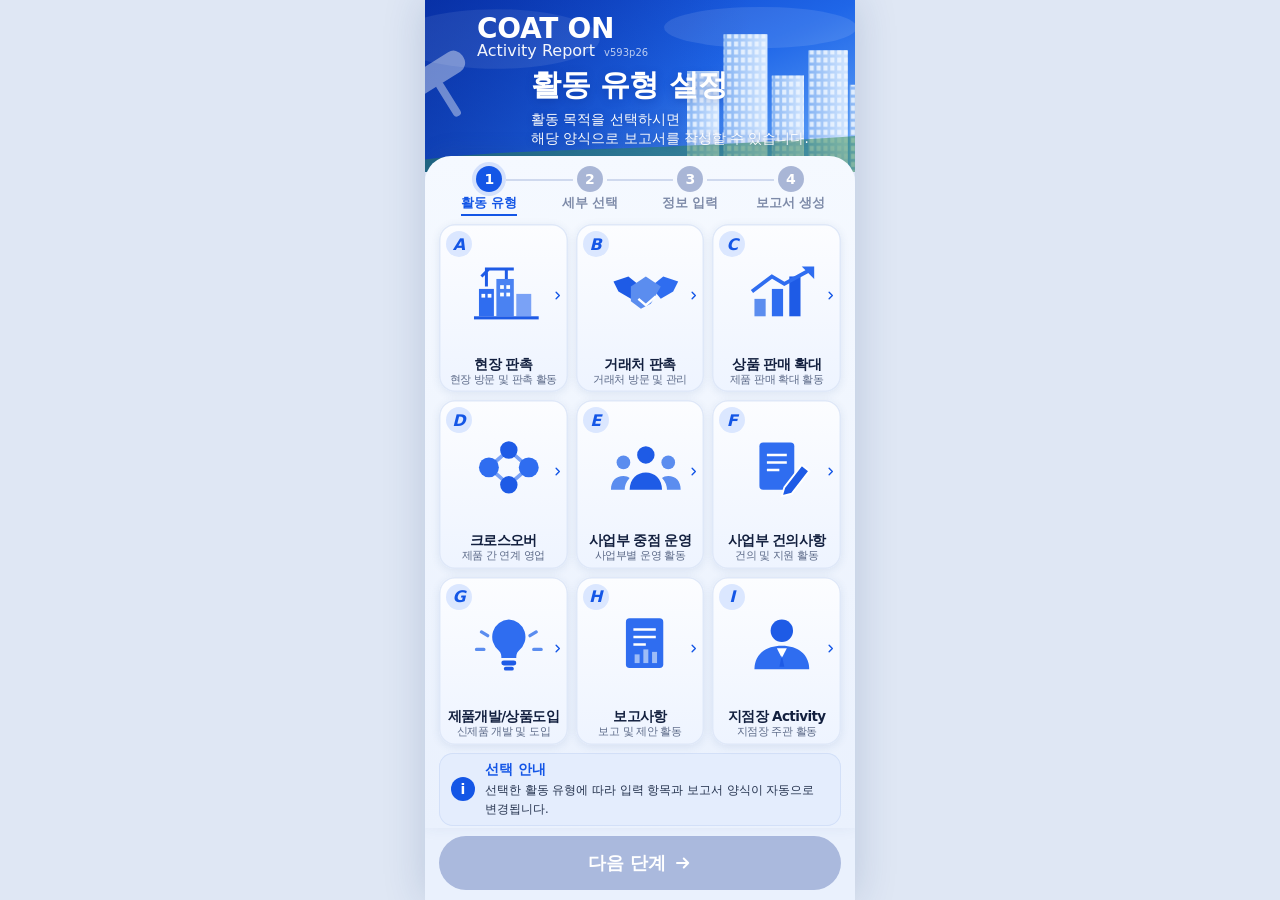
==== activity/index.html @ 7ec9b091 "Add files via upload" ====
<!doctype html>
<html lang="ko"><head><meta charset="utf-8"><meta name="viewport" content="width=device-width,initial-scale=1"><meta name="color-scheme" content="light"><title>Activity Report</title><link rel="manifest" href="manifest.webmanifest"><link rel="apple-touch-icon" href="icon-180.png"><link rel="icon" href="icon-192.png"><meta name="theme-color" content="#1f4fd0">
<style>:root{
  --blue:#1f4fd0; --blue-d:#0f3aa8; --ink:#1b2436; --muted:#6b7488; --line:#e3e9f3;
  --bg:#eef3fb; --card:#fff;
}
*{box-sizing:border-box;-webkit-tap-highlight-color:transparent}
html,body{margin:0;height:100%;background:#dfe7f4;font-family:-apple-system,"Apple SD Gothic Neo","Noto Sans KR","Malgun Gothic",system-ui,sans-serif;color:var(--ink)}
button{font:inherit;color:inherit;border:0;background:none;padding:0;cursor:pointer}
#app{max-width:430px;margin:0 auto;min-height:100%;background:var(--bg);position:relative;overflow-x:hidden}

/* 히어로 */
.hero{position:relative;height:175px;overflow:hidden}
.hero svg.bg{position:absolute;inset:0;width:100%;height:100%}
.hero h1{position:absolute;left:24px;top:68px;margin:0;font-size:35px;font-weight:800;letter-spacing:-.5px;color:#111a33}
.hero p{position:absolute;left:24px;top:116px;margin:0;font-size:16px;color:#3a4560;font-weight:500}
.bell{position:absolute;right:20px;top:calc(14px + env(safe-area-inset-top));width:46px;height:46px;border-radius:50%;background:#fff;box-shadow:0 4px 12px #1a3a7a30;display:grid;place-items:center}
.bell svg{width:24px;height:24px}.bell i{position:absolute;right:11px;top:9px;width:9px;height:9px;border-radius:50%;background:#f33}

/* 본문 시트 */
.sheet{position:relative;margin-top:-18px;background:#f7faff;border-radius:26px 26px 0 0;padding:14px 14px 150px;box-shadow:0 -6px 20px #2a4a8a18}
.seg{display:flex;background:#fff;border-radius:999px;padding:5px;box-shadow:inset 0 0 0 1px var(--line),0 3px 10px #2a4a8a14}
.seg button{flex:1;height:44px;border-radius:999px;display:flex;align-items:center;justify-content:center;gap:10px;font-size:17px;font-weight:700;color:#4a5570;transition:.2s}
.seg button svg{width:26px;height:26px}
.seg button.on{background:linear-gradient(180deg,#2d65e0,#123aa6);color:#fff;box-shadow:0 5px 12px #1f4fd055}

.sec-h{display:flex;align-items:center;gap:8px;margin:18px 4px 12px}
.sec-h b{font-size:24px;font-weight:800;padding-left:10px;border-left:5px solid var(--blue);line-height:1;letter-spacing:-.5px}
.sec-h .ln{flex:1;height:1px;background:var(--line);margin:0 6px}
.sec-h .cnt{font-size:16px;color:#5a6580}.sec-h .cnt strong{color:var(--blue);font-size:21px}

/* 카드 그리드 */
.grid{display:grid;grid-template-columns:repeat(3,1fr);gap:10px}
.card{position:relative;background:#fff;border-radius:18px;padding:0 0 10px;text-align:left;overflow:hidden;box-shadow:0 3px 12px #2a4a8a1c;border:2px solid transparent;transition:.15s}
.card:active{transform:scale(.97)}
.card.sel{border-color:var(--blue);box-shadow:0 0 0 3px #1f4fd024,0 6px 16px #1f4fd030}
.card .corner{position:absolute;left:0;top:0;width:60%;height:46%;background:linear-gradient(135deg,var(--c),transparent 70%);opacity:.9;border-radius:0 0 100% 0}
.card .ill{position:relative;height:84px;margin:4px 6px 0}
.card .ill svg{width:100%;height:100%}
.card .nm{position:relative;padding:0 8px 0 10px;font-size:12.8px;font-weight:800;letter-spacing:-.9px;white-space:nowrap}
.card .row{position:relative;display:flex;align-items:center;justify-content:space-between;padding:4px 8px 0 10px}
.card .row span{font-size:12px;white-space:nowrap;color:var(--muted)}
.card .go{width:30px;height:30px;border-radius:50%;background:#e9edff;color:#1f3fd0;display:grid;place-items:center;box-shadow:0 2px 6px #1f4fd030}
.card .go svg{width:15px;height:15px}
.card .tick{position:absolute;right:8px;top:8px;width:22px;height:22px;border-radius:50%;background:var(--blue);display:none;place-items:center}
.card.sel .tick{display:grid}.tick svg{width:13px;height:13px}

/* 서브유형 요약 */
.subbox{margin-top:16px;background:#fff;border-radius:18px;box-shadow:0 3px 12px #2a4a8a14;overflow:hidden}
.subbox .hd{display:flex;align-items:center;gap:8px;padding:10px 12px 8px;background:#f1f4fa}
.subbox .hd>svg{width:28px;height:28px;flex:none;color:#3a4258}
.subbox .hd b{font-size:17px;font-weight:800;white-space:nowrap}.subbox .hd small{white-space:nowrap;color:var(--muted);font-size:11.5px;border-left:1px solid var(--line);padding-left:8px}
.subbox .hd .all{margin-left:auto;background:#fff;border-radius:999px;padding:7px 10px;font-size:13px;white-space:nowrap;font-weight:600;display:flex;align-items:center;gap:2px;box-shadow:0 1px 4px #0001}
.subbox .hd .all svg{width:12px;height:12px;color:#333}
.subbox .bd{display:grid;grid-template-columns:1fr 1fr;padding:8px 10px 14px;gap:0 6px}
.subbox ul{list-style:none;margin:0;padding:0}.subbox li{display:flex;align-items:center;gap:8px;height:34px;font-size:15px;white-space:nowrap;font-weight:500}
.dot{width:25px;height:25px;border-radius:50%;background:#fff;box-shadow:0 2px 6px #0002;display:grid;place-items:center}
.dot::after{content:"";width:17px;height:17px;border-radius:50%;background:var(--d)}

/* 하단 CTA / 내비 */
.dock{position:fixed;left:50%;transform:translateX(-50%);bottom:0;width:100%;max-width:430px;pointer-events:none}
.cta{pointer-events:auto;display:flex;align-items:center;justify-content:center;gap:12px;width:calc(100% - 28px);margin:0 14px 10px;height:62px;border-radius:999px;color:#fff;font-size:22px;font-weight:800;position:relative;
  background:linear-gradient(90deg,#1f55d8 0%,#6a3fd0 45%,#f0662f 78%,#f5b021 100%);box-shadow:0 8px 20px #3a4fd04a;transition:.2s}
.cta svg.d{width:26px;height:26px}.cta svg.c{position:absolute;right:20px;width:20px;height:20px;color:#fff}
.cta:disabled{filter:grayscale(.85) opacity(.55);box-shadow:none}
.nav{pointer-events:auto;display:grid;grid-template-columns:repeat(4,1fr);background:#fff;border-radius:26px 26px 0 0;box-shadow:0 -4px 18px #2a4a8a22;padding:12px 0 calc(10px + env(safe-area-inset-bottom))}
.nav button{display:flex;flex-direction:column;align-items:center;gap:3px;font-size:15px;color:#8591a8;position:relative}
.nav button+button::before{content:"";position:absolute;left:0;top:6px;bottom:6px;width:1px;background:var(--line)}
.nav svg{width:38px;height:38px}
.nav button.on{color:var(--blue)}.nav button.on::after{content:"";position:absolute;left:18%;right:18%;bottom:-8px;height:3px;background:var(--blue);border-radius:3px}

/* 서브유형 시트(바텀시트) */
.mask{position:fixed;inset:0;background:#0a1430aa;display:none;z-index:20}
.mask.open{display:block}
.pop{position:fixed;left:50%;bottom:0;transform:translate(-50%,100%);width:100%;max-width:430px;background:#fff;border-radius:26px 26px 0 0;padding:18px 16px calc(20px + env(safe-area-inset-bottom));z-index:21;transition:transform .25s}
.pop.open{transform:translate(-50%,0)}
.pop h3{margin:0 0 4px;font-size:21px}.pop p{margin:0 0 12px;color:var(--muted);font-size:14px}
.opt{display:flex;align-items:center;gap:12px;width:100%;padding:14px;border-radius:14px;margin-bottom:8px;background:#f4f7fd;font-size:17px;font-weight:600;text-align:left;border:2px solid transparent}
.opt b{width:34px;height:34px;border-radius:10px;background:var(--blue);color:#fff;display:grid;place-items:center;font-size:14px}
.opt.sel{border-color:var(--blue);background:#eaf0ff}
.opt.todo{color:#8a93a8}.opt.todo b{background:#aab4c9}

/* 2단계 안내 화면 */
.step2{padding:20px 18px 40px;min-height:100vh;background:var(--bg)}
.step2 .top{display:flex;align-items:center;gap:6px;margin-bottom:18px}
.step2 .top button{width:40px;height:40px;border-radius:50%;background:#fff;display:grid;place-items:center;box-shadow:0 2px 8px #0001}.step2 .top svg{width:20px;height:20px}
.step2 h2{margin:0;font-size:20px}
.tbox{background:#fff;border-radius:18px;padding:18px;box-shadow:0 3px 12px #2a4a8a1c}
.tbox label{font-size:13px;color:var(--muted);font-weight:700}
.tbox .t{margin-top:8px;font-size:19px;font-weight:800;line-height:1.5;color:var(--blue-d);word-break:keep-all}
.tbox .t em{font-style:normal;color:#8a93a8;font-weight:600}
.note{margin-top:14px;padding:14px;border-radius:14px;background:#fff7e6;color:#8a5a00;font-size:14.5px;line-height:1.55}
.chips{display:flex;flex-wrap:wrap;gap:8px;margin-top:10px}.chips span{background:#e9edff;color:var(--blue-d);padding:7px 12px;border-radius:999px;font-weight:700;font-size:14px}

@media (min-width:431px){#app{box-shadow:0 0 40px #1a3a7a30}}

/* 2단계 양식 */
.fm{padding-bottom:40px}.fm h4{margin:18px 14px 8px;font-size:16px}.fm h4 small{font-weight:500;color:var(--muted);font-size:12px;margin-left:6px}
.fbox,.fm .fr,.fm .photo,.fm .mr,.fm .sum{margin:8px 14px}
.fr{display:flex;flex-wrap:wrap;gap:8px}
.fd{display:flex;flex-direction:column;gap:3px;font-size:12px;color:var(--muted)}.fd span{font-weight:600}
.w1{flex:1 1 30%}.w2{flex:1 1 46%}.w4{flex:1 1 100%}
.fm input,.fm select,.fm textarea{width:100%;font:inherit;font-size:15px;color:var(--ink);background:#fff;border:1px solid var(--line);border-radius:10px;padding:9px 10px}
.chk{display:flex;align-items:center;gap:6px;background:#fff;border:1px solid var(--line);border-radius:10px;padding:9px 10px;font-size:14px}.chk input{width:18px;height:18px;flex:none}
.strip{display:flex;gap:6px;flex-wrap:wrap;margin-top:6px}.strip button{flex:1;padding:9px 6px;border:1px solid var(--ink);background:#fff;font-size:13px;border-radius:4px}.strip button.y{background:#ffff00;font-weight:700}
.photo{background:#fff;border:1px dashed #9db3d8;border-radius:12px;padding:10px;text-align:center;color:var(--muted);font-size:13px}.photo img{max-width:100%;max-height:240px;border-radius:8px}
.pbtn{display:inline-block;margin-top:8px;padding:9px 14px;background:var(--blue);color:#fff;border-radius:999px;font-weight:600;font-size:14px}
.mr{background:#fff;border-radius:12px;padding:10px;box-shadow:0 1px 4px #1a3a7a18;display:flex;flex-direction:column;gap:6px}.mh{font-weight:700;font-size:14px}
.m4{display:grid;grid-template-columns:1fr 1fr 1fr;gap:6px}.m4 input:last-child{grid-column:1/-1}
.sum{text-align:right;font-size:15px}.xl{margin:20px 14px 6px;width:calc(100% - 28px);position:static}.msg{text-align:center;color:var(--muted);font-size:13px;margin:6px 14px}

.pbs{display:flex;gap:8px;justify-content:center;flex-wrap:wrap}.pbtn.alt{background:#fff;color:var(--blue);box-shadow:inset 0 0 0 1.5px var(--blue)}

.fm input.af{background:#fff8c5;border-color:#e6c200}

details.mat{margin:18px 14px 8px}details.mat summary{font-size:16px;font-weight:700;cursor:pointer;list-style:none;padding:10px 12px;background:#fff;border-radius:12px;box-shadow:0 1px 4px #1a3a7a18}
details.mat summary::-webkit-details-marker{display:none}details.mat summary:before{content:"▸ ";color:var(--blue)}details.mat[open] summary:before{content:"▾ "}
details.mat summary small{font-weight:500;color:var(--muted);font-size:12px;margin-left:4px}details.mat .mr{margin:8px 0}
.li{display:flex;gap:6px;align-items:flex-start;margin:6px 14px}.li b{padding-top:9px;font-size:15px}.li textarea{flex:1}
.x{width:32px;height:36px;border-radius:8px;background:#fff;border:1px solid var(--line);color:var(--muted)}
.addb{display:block;margin:6px 14px;width:calc(100% - 28px);padding:9px;border:1px dashed #9db3d8;border-radius:10px;background:#fff;color:var(--blue);font-weight:600}

details.mg,details.mi{margin:8px 0}
details.mg>summary,details.mi>summary{list-style:none;cursor:pointer;display:flex;align-items:center;gap:6px;font-weight:700;padding:11px 12px;background:#fff;border-radius:12px;box-shadow:0 1px 4px #1a3a7a18;font-size:14px}
details.mg>summary{font-size:15px;background:#e3edff}
details>summary::-webkit-details-marker{display:none}
details.mg>summary:before,details.mi>summary:before{content:"▸";color:var(--blue)}
details.mg[open]>summary:before,details.mi[open]>summary:before{content:"▾"}
details.mg>details.mi{margin-left:10px}
.mgs{font-weight:500;color:var(--muted);font-size:12px}
.mib{margin-left:auto;font-style:normal;font-size:12px;font-weight:600;color:var(--muted)}.mib.on{color:var(--blue)}
.fm details.mi .mr{margin:6px 0 4px;box-shadow:none;border:1px solid var(--line)}
.mctl{display:flex;gap:8px;margin:8px 0}.mctl button{flex:1;padding:9px;border-radius:10px;background:#fff;border:1px solid var(--line);font-size:13px;font-weight:600;color:var(--blue)}
.sph{margin-bottom:8px}.sph small{color:var(--muted);font-size:12px}
.spg{display:grid;grid-template-columns:1fr 1fr;gap:8px}
.spv{height:110px;border:2px dashed var(--line);border-radius:10px;display:grid;place-items:center;color:var(--muted);font-size:13px;overflow:hidden;background:#f7f9fd}
.spv img{width:100%;height:100%;object-fit:cover}
.sps .pbs{margin-top:6px}.sps .pbtn{font-size:12px;padding:8px 6px}.spx[hidden]{display:none}
.photo.one{display:flex;align-items:center;gap:6px;padding:8px 10px;text-align:left}
.photo.one .pbtn{flex:1;margin:0;padding:9px 4px;font-size:12px;white-space:nowrap;text-align:center}
.photo.one .pt{font-size:13px;white-space:nowrap}
.fm .photo.one #pv img,.fm .photo.one .sth img{width:22px;height:22px;object-fit:cover;border-radius:4px;vertical-align:middle;margin:0}
.fm .photo.one #pv img{width:34px;height:34px}
.sth{font-style:normal}
.photo.one .spx{flex:none;padding:8px 10px}
.sx{display:grid;grid-template-columns:1fr 1fr;gap:6px}.sx .fd{min-width:0}
.sx output{display:block;padding:9px 2px;font-weight:700;color:var(--ink);font-size:15px}
.fm .mh .x{height:28px}

/* 미리보기 · 보관함 */
.act{display:flex;gap:8px;margin:14px 14px 0}.act button{flex:1;padding:11px 4px;border-radius:12px;background:#fff;border:1px solid var(--line);font-size:14px;font-weight:700;color:var(--blue);box-shadow:0 1px 4px #1a3a7a18}
.act button:last-child{color:var(--muted);font-weight:600}
.toast{position:fixed;left:50%;bottom:calc(90px + env(safe-area-inset-bottom));transform:translateX(-50%);background:#1b2436;color:#fff;padding:11px 16px;border-radius:12px;font-size:14px;z-index:99;max-width:88vw;text-align:center;box-shadow:0 6px 18px #0004;transition:opacity .4s}.toast.off{opacity:0}
.pvm{position:fixed;inset:0;z-index:60;background:#dfe7f4;display:flex;flex-direction:column;max-width:100%}
.pvh{display:flex;align-items:center;gap:10px;padding:calc(10px + env(safe-area-inset-top)) 12px 10px;background:#fff;box-shadow:0 1px 6px #1a3a7a22}.pvh button{width:36px;height:36px;border-radius:50%;background:#eef3fb;font-size:16px}.pvh b{font-size:16px}
.pvb{flex:1;overflow:auto;padding:8px}.pvz{width:720px;transform-origin:0 0}
.pvf{display:flex;gap:8px;padding:10px 12px calc(10px + env(safe-area-inset-bottom));background:#fff;box-shadow:0 -1px 6px #1a3a7a22}.pvf button{flex:1;padding:12px;border-radius:12px;background:#fff;border:1.5px solid var(--blue);color:var(--blue);font-weight:700;font-size:15px}.pvf button.pri{background:var(--blue);color:#fff}
.pp{width:720px;background:#fff;color:#000;padding:20px;font:12px/1.45 "Malgun Gothic","Apple SD Gothic Neo","Noto Sans KR",sans-serif;box-shadow:0 2px 10px #1a3a7a22}
.pp table{border-collapse:collapse;width:100%;table-layout:fixed}.pp th,.pp td{border:1px solid #000;padding:5px 4px;text-align:center;word-break:break-all;vertical-align:middle}.pp th{background:#f2f2f2;font-weight:600}
.pp td.l{text-align:left}.pp .yl{background:#ff0;font-weight:700}.pp .rd{color:#e00}.pp .tb{border:2px solid #000;margin-bottom:6px}.pp .sg{border:2px solid #000}
.pp .pt1{font-size:15px;font-weight:700;margin-bottom:10px}.pp h5{margin:14px 0 5px;font-size:13px}.pp h5 .un{float:right;font-weight:400;font-size:11px}.pp .nt{color:#2457b8;font-size:11px;margin:-4px 0 6px}
.pp .ln{padding:3px 2px;min-height:20px}.pp .tx{border:2px solid #000;padding:8px 10px;min-height:56px;white-space:pre-wrap}
.pp .ovw{display:flex}.pp .ovl{flex:0 0 58%}.pp .ovr{flex:1;border:2px solid #000;border-left:0;display:flex;flex-direction:column}.pp .ih{background:#f2f2f2;text-align:center;font-weight:600;padding:5px;border-bottom:1px solid #000}.pp .ib{flex:1;display:flex;gap:3px;padding:2px;min-height:120px}.pp .ib img{flex:1;min-width:0;object-fit:cover;max-height:none}
.pp .ib2{display:flex;border:2px solid #000;min-height:120px;margin-top:-6px}.pp .ib2>div{flex:1;display:grid;place-items:center;color:#888;border-right:1px solid #000}.pp .ib2>div:last-child{border-right:0}.pp .ib2 img{width:100%;height:100%;object-fit:cover}
.lst{padding-bottom:150px}.lst .fbox{margin:10px 14px}.lst input[type=search]{width:100%;padding:11px 12px;border:1px solid var(--line);border-radius:12px;font:inherit;font-size:15px;background:#fff}
.lf{display:flex;gap:6px;overflow-x:auto;padding:0 14px 4px}.lf button{flex:none;padding:7px 12px;border-radius:999px;background:#fff;border:1px solid var(--line);font-size:13px;font-weight:600;color:var(--muted)}.lf button.on{background:var(--blue);color:#fff;border-color:var(--blue)}
.lcnt{margin:8px 16px;font-size:12px;color:var(--muted)}
.ri{background:#fff;border-radius:14px;margin:8px 14px;padding:10px;box-shadow:0 2px 8px #1a3a7a18;display:grid;grid-template-columns:62px 1fr;gap:4px 10px}
.ri .th{width:62px;height:62px;border-radius:10px;background:#eef3fb;overflow:hidden;display:grid;place-items:center}.ri .th img,.ri .th svg{width:100%;height:100%;object-fit:cover}
.ri .bd{min-width:0}.ri .tt{display:block;font-size:14px;line-height:1.35;word-break:break-all}.ri small{color:var(--muted);font-size:12px}
.ri .ra{grid-column:1/-1;display:flex;gap:6px;flex-wrap:wrap}.ri .ra button{flex:1 1 auto;padding:8px 6px;border-radius:9px;background:#f4f7fc;border:1px solid var(--line);font-size:12.5px;font-weight:600;color:var(--blue)}.ri .ra button[data-a=del]{color:#d33}
.empty{margin:36px 24px;text-align:center;color:var(--muted);line-height:1.7}
.bk2{display:flex;gap:8px;margin:16px 14px 6px}.bk2 button,.bk2 .bkl{flex:1;padding:11px;border-radius:12px;background:#fff;border:1.5px solid var(--blue);color:var(--blue);font-weight:700;font-size:14px;text-align:center}
.hint{margin:6px 18px;color:var(--muted);font-size:12px;line-height:1.6}

/* 메인 화면: 스크롤 없이 한 화면에 (시안 비율 유지) */
#app.fit{height:100vh;height:100dvh;min-height:0;overflow:hidden;display:flex;flex-direction:column}
.fit .hero{flex:none;height:clamp(88px,13.6dvh,150px)}
.fit .hero h1{top:auto;bottom:clamp(34px,5.4dvh,52px);font-size:clamp(23px,3.7dvh,34px)}
.fit .hero p{top:auto;bottom:clamp(14px,2.4dvh,26px);font-size:clamp(12px,1.8dvh,15px)}
.fit .bell{width:38px;height:38px;top:calc(8px + env(safe-area-inset-top))}.fit .bell svg{width:20px;height:20px}
.fit .sheet{flex:1;min-height:0;display:flex;flex-direction:column;padding:8px 12px 6px;margin-top:-16px}
.fit .seg{flex:none;padding:3px}.fit .seg button{height:clamp(34px,4.8dvh,42px);font-size:15.5px}.fit .seg button svg{width:21px;height:21px}
.fit .sec-h{flex:none;margin:clamp(6px,1.1dvh,12px) 4px clamp(5px,.9dvh,9px)}.fit .sec-h b{font-size:clamp(16px,2.4dvh,21px)}.fit .sec-h .cnt{font-size:13.5px}.fit .sec-h .cnt strong{font-size:17px}
.fit .grid{flex:1;min-height:0;grid-template-rows:repeat(3,minmax(0,1fr));gap:7px}
.fit .card{height:100%;display:flex;flex-direction:column;padding:0 0 4px;border-radius:15px}
.fit .card .ill{flex:1;min-height:0;height:auto;margin:3px 6px 1px}
.fit .card .nm{font-size:clamp(10px,2.95vw,12.2px);letter-spacing:-1.1px;padding:0 2px 0 9px;line-height:1.2}
.fit .card .row{display:block;padding:0 34px 0 9px}.fit .card .row span{display:block;font-size:clamp(9.5px,2.65vw,11px);letter-spacing:-.6px;line-height:1.3}
.fit .card .row span.go{display:grid;place-items:center;position:absolute;right:5px;bottom:1px;width:17px;height:17px;box-shadow:0 1px 3px #1f4fd030}.fit .card .go svg{width:9px;height:9px}
.fit .subbox{flex:none;margin-top:7px;border-radius:15px}
.fit .subbox .hd{padding:5px 10px 4px}.fit .subbox .hd>svg{width:22px;height:22px}.fit .subbox .hd b{font-size:14.5px}.fit .subbox .hd .all{padding:4px 9px;font-size:12px}
.fit .subbox .bd{padding:2px 10px 6px}.fit .subbox li{height:clamp(22px,3.1dvh,29px);font-size:13px}.fit .dot{width:20px;height:20px}.fit .dot::after{width:13px;height:13px}
.fit .scrl{flex:1;min-height:0;overflow-y:auto;-webkit-overflow-scrolling:touch;padding-bottom:6px}
.fit .dock{position:static;transform:none;width:100%;max-width:none;flex:none}
.fit .cta{height:clamp(40px,5.4dvh,52px);font-size:18px;margin:0 12px 6px}.fit .cta svg.d{width:22px;height:22px}
.fit .nav{padding:5px 0 calc(4px + env(safe-area-inset-bottom))}.fit .nav svg{width:26px;height:26px}.fit .nav button{font-size:12px;gap:0}.fit .nav button.on::after{bottom:-3px}
@media (max-height:700px){.fit .subbox{display:none}}
.sec-h .cnt.pill{background:#e6eefc;color:#2a4a8a;border-radius:999px;padding:6px 13px;font-weight:600;white-space:nowrap}.fit .sec-h .cnt.pill{padding:4px 11px}
.gc{background:#fff;border-radius:18px;box-shadow:0 3px 14px #2a4a8a14;margin-bottom:12px;overflow:hidden}
.gh{display:flex;align-items:center;gap:10px;width:100%;padding:14px 14px 6px;text-align:left}
.gh b{flex:1;font-size:19px;font-weight:800;padding-left:10px;border-left:5px solid var(--blue);line-height:1.1;letter-spacing:-.4px}
.gh .gn{font-size:13px;font-weight:700;color:var(--blue);background:#eaf0ff;border-radius:999px;padding:4px 11px;white-space:nowrap}
.gh .gv{flex:none;width:20px;height:20px;color:var(--ink);transform:rotate(-90deg);transition:transform .2s}
.gb{padding:0 10px 10px}
.gr{display:flex;align-items:center;gap:12px;width:100%;text-align:left;padding:11px 12px;margin-top:8px;border-radius:14px;background:#f6f9ff;box-shadow:inset 0 0 0 1.5px #e6edf8}
.gr.sel{background:#eaf0ff;box-shadow:inset 0 0 0 2px #a9c0f5}
.gbd{flex:none;width:46px;height:46px;border-radius:12px;background:linear-gradient(180deg,#2d65e0,#123aa6);color:#fff;display:grid;place-items:center;font-style:normal;font-weight:800;font-size:16px;box-shadow:0 3px 8px #1f4fd044}
.gt{flex:1;min-width:0}.gt b{display:block;font-size:17px;font-weight:700}.gt small{display:block;margin-top:2px;font-size:12.5px;color:var(--muted);line-height:1.35}
.gk{flex:none;width:30px;height:30px;border-radius:50%;box-shadow:inset 0 0 0 2px #c3cbdc;background:#fff;display:grid;place-items:center}
.gk svg{width:16px;height:16px;opacity:0}.gr.sel .gk{background:var(--blue);box-shadow:none}.gr.sel .gk svg{opacity:1}
.gr.todo .gbd{background:#aab4c9;box-shadow:none}.gr.todo .gt b{color:#8a93a8}
.gc.shut .gb{display:none}.gc.shut .gh{padding-bottom:14px}.gc.shut .gv{transform:rotate(90deg)}
/* ===== 입력 화면 개편 ===== */
.step2.fm.dz{padding:0 0 200px;background:linear-gradient(180deg,#dbe8ff 0,#eef3fb 280px,#eef3fb 100%);min-height:100vh}
.fm.dz .hd{position:relative;display:flex;align-items:center;gap:12px;margin:0;padding:calc(18px + env(safe-area-inset-top)) 16px 34px;min-height:132px;background:linear-gradient(135deg,#1f4fd0,#2f6df0 55%,#7fb0ff);color:#fff;border-radius:0 0 30px 30px;overflow:hidden;box-shadow:0 8px 22px #1f4fd033}
.fm.dz .hd>*{position:relative}.fm.dz .hd .hbg{position:absolute;inset:0;opacity:.32;pointer-events:none}.fm.dz .hd .hbg svg{width:100%;height:100%}
.fm.dz .hd #bk{flex:none;width:46px;height:46px;border-radius:50%;background:#fff;color:var(--blue-d);box-shadow:0 4px 12px #0003}
.fm.dz .hd .tt{flex:1;min-width:0}.fm.dz .hd h2{font-size:21px;line-height:1.25;color:#fff;letter-spacing:-.4px}
.fm.dz .hd .tt small{display:block;margin-top:3px;font-size:13px;color:#dfeaff;font-weight:500}
.fm.dz .hd #nw{flex:none;width:auto;height:auto;border-radius:999px;background:#ffffff2e;border:1px solid #ffffff66;color:#fff;padding:8px 12px;font-size:13px;font-weight:700;box-shadow:none}
.fm.dz .tcard{margin:-18px 14px 0;position:relative;border-radius:22px;padding:16px 18px;background:linear-gradient(180deg,#fff,#f3f7ff);box-shadow:0 8px 24px #2a4a8a22}
.fm.dz .tcard label{display:flex;align-items:center;gap:6px;font-size:13px;color:#5a6a8c}
.fm.dz .tcard .t{font-size:20px;color:#14234f}
.fm.dz .fbox{margin:12px 14px 0;background:#fff;border-radius:22px;padding:14px 14px 16px;box-shadow:0 4px 16px #2a4a8a14}
.fm.dz .fbox .fr{margin:0;gap:12px 10px}
.fm.dz .scard{margin:12px 14px 0;border-radius:22px;padding:14px 14px 16px;box-shadow:0 4px 16px #2a4a8a14}
.fm.dz .scard label{font-size:14px;color:#1b2745}
.fm.dz .strip{gap:8px;margin-top:10px}
.fm.dz .strip button{border:1.5px solid #cfdcf5;border-radius:999px;background:#fff;color:#2a4a8a;padding:11px 8px;font-weight:700;font-size:14px;min-height:44px}
.fm.dz .strip button.y{background:linear-gradient(180deg,#2d65e0,#123aa6);color:#fff;border-color:transparent;box-shadow:0 5px 12px #1f4fd055}
.fm.dz input,.fm.dz select,.fm.dz textarea{border:1.5px solid #d9e4f7;border-radius:14px;padding:12px 13px;min-height:46px;background:#f9fbff;font-size:15.5px;transition:box-shadow .15s,border-color .15s}
.fm.dz textarea{min-height:76px;line-height:1.45}
.fm.dz input:focus,.fm.dz select:focus,.fm.dz textarea:focus{outline:none;border-color:var(--blue);background:#fff;box-shadow:0 0 0 4px #1f4fd01f}
.fm.dz input::placeholder,.fm.dz textarea::placeholder{color:#a3aec6}
.fm.dz select{appearance:none;-webkit-appearance:none;padding-right:38px;background-image:url("data:image/svg+xml;utf8,<svg xmlns='http://www.w3.org/2000/svg' viewBox='0 0 24 24' fill='none' stroke='%231f4fd0' stroke-width='3' stroke-linecap='round' stroke-linejoin='round'><path d='M6 9l6 6 6-6'/></svg>");background-repeat:no-repeat;background-position:right 12px center;background-size:16px}
.fm.dz input[type=checkbox]{width:22px;height:22px;min-height:0;padding:0;accent-color:var(--blue)}
.fm.dz input.af{background:#fff8c5;border-color:#e6c200}
.fm.dz .fd{gap:6px}.fm.dz .fd>span{display:flex;align-items:center;gap:7px;color:#1b2745;font-weight:700;font-size:14px}
.fm.dz .ic{flex:none;width:22px;height:22px;display:grid;place-items:center;color:var(--blue)}
.fm.dz .ic svg{width:19px;height:19px;stroke:currentColor;fill:none;stroke-width:2;stroke-linecap:round;stroke-linejoin:round}
.fm.dz .chk{border:1.5px solid #d9e4f7;border-radius:14px;background:#f9fbff;padding:12px;min-height:46px;font-weight:600;color:#1b2745}
.fm.dz .sc{margin:14px 14px 0;background:#fff;border-radius:22px;padding:16px 14px 16px;box-shadow:0 4px 16px #2a4a8a14}
.fm.dz .sc h4{display:flex;align-items:center;gap:10px;margin:0 0 12px;font-size:19px;letter-spacing:-.4px}
.fm.dz .sc h4 small{margin-left:auto;font-size:12px}
.fm.dz .nb{flex:none;width:30px;height:30px;border-radius:50%;background:linear-gradient(180deg,#2d65e0,#123aa6);color:#fff;display:grid;place-items:center;font-style:normal;font-size:15px;font-weight:800;box-shadow:0 3px 8px #1f4fd044}
.fm.dz .sc .fr,.fm.dz .sc .photo,.fm.dz .sc .mr,.fm.dz .sc .sum,.fm.dz .sc .li,.fm.dz .sc .addb{margin-left:0;margin-right:0}
.fm.dz .sc .fr{margin-top:10px;margin-bottom:0}.fm.dz .sc .addb{width:100%}
.fm.dz .sc details.mat{margin:0}
.fm.dz .sc details.mat>summary{display:flex;align-items:center;gap:10px;padding:0;background:none;box-shadow:none;font-size:19px;letter-spacing:-.4px}
.fm.dz .sc details.mat>summary:before{content:none}
.fm.dz .sc details.mat>summary small{margin-left:auto;font-size:12px}
.fm.dz .sc details.mat>summary::after{content:"";flex:none;width:9px;height:9px;border-right:2.5px solid #5a6a8c;border-bottom:2.5px solid #5a6a8c;transform:rotate(45deg);margin:-3px 4px 0 0;transition:transform .2s}
.fm.dz .sc details.mat[open]>summary::after{transform:rotate(-135deg);margin-top:4px}
.fm.dz .sc details.mat[open]>summary{margin-bottom:12px}
.fm.dz .photo.one{display:flex;align-items:center;gap:8px;background:#f3f7ff;border:1.5px dashed #b9cdf2;border-radius:16px;padding:10px;text-align:left}
.fm.dz .photo.one .pbtn{flex:1;height:46px;display:flex;align-items:center;justify-content:center;border-radius:14px;margin:0;padding:0 6px;font-size:14px;font-weight:700;box-shadow:0 3px 8px #1f4fd033;white-space:nowrap}
.fm.dz .photo.one .pbtn.alt{background:#fff;color:var(--blue-d);box-shadow:inset 0 0 0 1.5px #bfd0f3}
.fm.dz .photo.one .spx{flex:none;width:46px;padding:0}
.fm.dz .photo.one .pt{font-size:14px;font-weight:700;color:#1b2745}
.fm.dz #ai{display:flex;gap:8px;align-items:flex-start;text-align:left;background:#f1f6ff;border-radius:14px;padding:10px 12px;color:#4a5b82;font-size:13px;line-height:1.5;margin:10px 0 0}
.fm.dz #ai::before{content:"💡";flex:none}
.fm.dz .mr{border:1.5px solid #e3ebf8;box-shadow:none;border-radius:16px;padding:12px;background:#fbfdff}
.fm.dz .mh{font-size:15px;color:#14234f}
.fm.dz .li{align-items:flex-start}
.fm.dz .li b{flex:none;width:30px;height:30px;border-radius:50%;background:#eaf0ff;color:var(--blue-d);display:grid;place-items:center;padding:0;margin-top:8px;font-size:15px}
.fm.dz .x{border-radius:12px;width:38px;height:46px}
.fm.dz .mr .x{height:30px}
.fm.dz .addb{border:1.5px dashed #b9cdf2;background:#f6f9ff;border-radius:14px;padding:12px;font-size:15px}
.fm.dz details.mg>summary,.fm.dz details.mi>summary{border-radius:14px;box-shadow:none;border:1.5px solid #e3ebf8;background:#fff;min-height:44px}
.fm.dz details.mg>summary{background:#eaf1ff}
.fm.dz .mctl button{border-radius:12px;min-height:40px}
.fm.dz .note{margin:12px 14px 0;border-radius:16px}
.fm.dz .bar{position:fixed;left:50%;transform:translateX(-50%);bottom:0;width:100%;max-width:430px;z-index:30;background:#ffffffee;-webkit-backdrop-filter:blur(10px);backdrop-filter:blur(10px);padding:8px 12px calc(10px + env(safe-area-inset-bottom));box-shadow:0 -6px 20px #2a4a8a24;border-radius:22px 22px 0 0}
.fm.dz .bar #msg{margin:0 0 6px;font-size:12.5px}.fm.dz .bar #msg:empty{display:none}
.fm.dz .br{display:flex;gap:8px}
.fm.dz .br button{height:54px;border-radius:16px;font-weight:800;font-size:15px;display:flex;align-items:center;justify-content:center;gap:6px;margin:0;box-shadow:none}
.fm.dz .br .b2{flex:0 0 28%;width:auto;background:#fff;color:var(--blue-d);box-shadow:inset 0 0 0 1.5px #bfd0f3}
.fm.dz .br .b1{flex:1;background:linear-gradient(180deg,#2d65e0,#123aa6);color:#fff;font-size:17px;box-shadow:0 6px 14px #1f4fd055}

/* ===== 활동 유형 선택(COAT ON) 개편 ===== */
#app.v2{height:100vh;height:100dvh;min-height:0;overflow:hidden;display:flex;flex-direction:column;background:#eaf1fd}
.v2 .h2{position:relative;flex:none;height:clamp(142px,21dvh,172px);color:#fff;overflow:hidden}
.v2 .h2 svg.art{position:absolute;inset:0;width:100%;height:100%}
.v2 .brand{position:absolute;left:clamp(16px,13%,52px);top:calc(14px + env(safe-area-inset-top));line-height:1.05}
.v2 .brand b{display:block;font-size:clamp(22px,3.5dvh,28px);font-weight:800;letter-spacing:-.3px}.v2 .brand span{font-size:clamp(13px,1.9dvh,16px);opacity:.95}
.v2 .tools{position:absolute;right:12px;top:calc(12px + env(safe-area-inset-top));display:flex;gap:8px}
.v2 .ttl{position:absolute;left:min(26%,106px);right:8px;bottom:24px}
.v2 .ttl h1{margin:0;font-size:clamp(22px,3.5dvh,30px);font-weight:800;letter-spacing:-.5px;text-shadow:0 2px 8px #0a2a8a55}.v2 .ttl p{margin:4px 0 0;font-size:clamp(11.5px,1.65dvh,13.5px);line-height:1.4;text-shadow:0 1px 6px #0a2a8a66}
.v2 .sh{flex:1;min-height:0;display:flex;flex-direction:column;margin-top:-16px;position:relative;background:linear-gradient(180deg,#f5f9ff,#eaf1fd);border-radius:26px 26px 0 0;padding:10px 14px 0;box-shadow:0 -6px 20px #2a4a8a22}
.v2 .steps{flex:none;display:flex;list-style:none;margin:0 0 8px;padding:0}
.v2 .steps li{flex:1;position:relative;display:flex;flex-direction:column;align-items:center;gap:3px;font-size:12.5px;color:#7d8aa8;font-weight:600}
.v2 .steps li::after{content:"";position:absolute;top:13px;left:calc(50% + 17px);right:calc(-50% + 17px);height:2px;background:#cfd9ee}.v2 .steps li:last-child::after{display:none}
.v2 .steps li.done::after{background:#1456e6}
.v2 .steps i{width:26px;height:26px;border-radius:50%;background:#a9b6d6;color:#fff;font-style:normal;font-weight:800;display:grid;place-items:center;font-size:14px;position:relative;z-index:1}.v2 .steps i svg{width:14px;height:14px}
.v2 .steps li.on{color:#1456e6}.v2 .steps li.on i{background:#1456e6;box-shadow:0 0 0 4px #1456e626}.v2 .steps li.on span{border-bottom:2px solid #1456e6;padding-bottom:2px;font-weight:800}
.v2 .steps li.done{color:#1456e6;cursor:pointer}.v2 .steps li.done i{background:#1456e6}
.v2 .tg{flex:1;min-height:0;display:grid;grid-template-columns:repeat(3,1fr);grid-template-rows:repeat(3,minmax(0,1fr));gap:8px}
.v2 .tc{position:relative;border-radius:16px;background:linear-gradient(180deg,#fcfdff,#eef4ff);box-shadow:0 2px 8px #2a4a8a1a,inset 0 0 0 1.5px #dfe8f8;text-align:center;overflow:hidden;padding:0 4px 6px;display:flex;flex-direction:column;align-items:center;min-height:0;transition:.15s}
.v2 .tc:active{transform:scale(.97)}
.v2 .tc.sel{background:#fff;box-shadow:0 0 0 2.5px #1456e6,0 6px 16px #1456e633}
.v2 .tc .bd{position:absolute;left:7px;top:7px;width:26px;height:26px;border-radius:50%;background:#dbe7ff;color:#1456e6;font-weight:800;font-size:16px;display:grid;place-items:center}
.v2 .tc .ic{flex:1;min-height:0;width:100%;display:flex;justify-content:center;padding:5px 15px 2px 26px}.v2 .tc .ic svg{height:100%;width:auto;max-width:100%}
.v2 .tc .tn{font-weight:800;font-size:clamp(11.5px,3.3vw,13.5px);letter-spacing:-.6px;color:#13203f;white-space:nowrap;line-height:1.25}
.v2 .tc .td{font-size:clamp(9px,2.55vw,10.5px);color:#5c6a88;white-space:nowrap;letter-spacing:-.4px;line-height:1.3}
.v2 .tc .go{position:absolute;right:5px;top:calc(50% - 22px);width:11px;height:11px;color:#1456e6}.v2 .tc.sel .go{display:none}.v2 .tc .go svg{width:100%;height:100%}
.v2 .tc .tk{position:absolute;right:6px;top:6px;width:24px;height:24px;border-radius:50%;background:#1456e6;display:none;place-items:center;box-shadow:0 2px 6px #1456e655}.v2 .tc.sel .tk{display:grid}.v2 .tc .tk svg{width:13px;height:13px;color:#fff}
.v2 .info{flex:none;margin:8px 0 2px;display:flex;gap:10px;align-items:center;background:#e4edfd;border-radius:14px;padding:8px 12px;box-shadow:inset 0 0 0 1px #d3e0f8}
.v2 .info i{flex:none;width:24px;height:24px;border-radius:50%;background:#1456e6;color:#fff;font-style:normal;font-weight:800;font-size:14px;display:grid;place-items:center}
.v2 .info b{display:block;color:#1456e6;font-size:13.5px}.v2 .info span{font-size:11.5px;color:#26344f;line-height:1.35}
.v2 .scrl{flex:1;min-height:0;overflow-y:auto;-webkit-overflow-scrolling:touch;padding-bottom:8px}
.v2 .sec-h{margin:2px 4px 8px}.v2 .sec-h b{font-size:17px}.v2 .sec-h .cnt{font-size:13px}.v2 .sec-h .cnt strong{font-size:15px}
.v2 .dk{flex:none;display:flex;gap:8px;padding:8px 14px calc(10px + env(safe-area-inset-bottom));background:linear-gradient(180deg,#eaf1fd00,#eaf1fd 28%)}
.v2 .next{flex:1;height:clamp(44px,6dvh,54px);border-radius:999px;background:linear-gradient(180deg,#1b62ee,#0b46cf);color:#fff;font-size:17.5px;font-weight:800;display:flex;align-items:center;justify-content:center;gap:8px;box-shadow:0 6px 16px #1456e655;white-space:nowrap;overflow:hidden}
.v2 .next:disabled{background:#aab9dd;box-shadow:none}.v2 .next svg{width:18px;height:18px;flex:none}
.v2 .prev{flex:none;width:92px;height:clamp(44px,6dvh,54px);border-radius:999px;background:#fff;color:#1456e6;font-weight:800;font-size:15px;box-shadow:inset 0 0 0 1.5px #1456e6}
@media (max-height:700px){.v2 .info{display:none}}

.gbt{display:grid;grid-template-columns:.9fr 1.2fr 1.2fr 1.2fr;margin:10px 14px 4px;border:2px solid #111;background:#fff}.gbt b{background:#e6e6e6;text-align:center;padding:10px 2px;font-size:13px;border-right:1px solid #111}.gbt button{border:0;border-right:1px solid #111;background:#fff;font-size:13px;padding:10px 2px;font-family:inherit}.gbt button:last-child{border-right:0}.gbt button.y{background:#ffff00;font-weight:800}
.rg{margin:12px 14px;background:linear-gradient(#fff,#f4f7ff);border-radius:22px;padding:16px;box-shadow:0 3px 14px #2a4a8a1c}.rgh{display:flex;align-items:center;gap:8px}.rgh i{width:6px;height:24px;border-radius:3px;background:#2f5bea}.rgh b{font-size:17px;font-weight:800;color:#14213d}.rg>p{margin:6px 0 10px;font-size:12.5px;color:#6b7893}
.rgb{display:flex;align-items:stretch;border:1.5px solid #cfdaf5;border-radius:16px;background:#eef3ff;padding:10px 4px}.rgb em{align-self:center;font-style:normal;font-size:12px;color:#6b7893;padding:0 6px;border-left:1px solid #d5def5;border-right:1px solid #d5def5;margin:4px 0}.rgp{flex:1;display:flex;flex-direction:column;align-items:center;gap:2px;padding:6px 2px;cursor:pointer}.rgp .rgi{font-size:30px}.rgp b{font-size:14.5px;color:#1f3f9f}.rgp small{font-size:11px;color:#6b7893}
.rgf{display:flex;align-items:center;gap:10px;margin-top:8px}.rgf #pv img{width:40px;height:40px;object-fit:cover;border-radius:6px}.rgf button{margin-left:auto;border:1.5px solid #2f5bea;background:#fff;color:#2f5bea;border-radius:999px;padding:7px 12px;font-size:12px;font-weight:700;font-family:inherit}
.ovh{margin:16px 14px 0}.ovh h3{margin:0;display:flex;align-items:center;gap:8px;font-size:21px;font-weight:800;color:#14213d}.ovh h3 i{width:6px;height:24px;border-radius:3px;background:#2f5bea}.ovh p{margin:4px 0 0;font-size:12.5px;color:#6b7893}
.ovw2{display:flex;gap:6px;align-items:stretch;margin:6px 14px}.ovt{flex:1 1 62%;min-width:0;border-collapse:collapse;table-layout:fixed;border:2px solid #111;background:#fff}.ovt th{background:#e6e6e6;border:1px solid #111;font-size:11px;font-weight:700;padding:5px 1px;color:#111;word-break:keep-all}.ovt td{border:1px solid #111;padding:0;text-align:center}.ovt td textarea{display:block;resize:none;overflow:hidden;line-height:1.35;width:100%;box-sizing:border-box;border:0;background:transparent;text-align:center;font:inherit;font-size:11.5px;padding:8px 1px;min-width:0}.ovt td textarea.rd{color:#c0262d}.ovt td textarea.af{background:#fff7b0}.ovt .ck{font-size:11px}
.ovi{flex:1 1 38%;min-width:0;display:flex;flex-direction:column;border:2px solid #111;background:#fff;position:relative}.ovih{background:#e6e6e6;text-align:center;font-size:11px;font-weight:700;padding:5px 0;border-bottom:1px solid #111}.ovib{flex:1;min-height:150px;display:flex;align-items:center;justify-content:center;font-size:28px;overflow:hidden;background:#f3f5f9}.ovib img{width:100%;height:100%;object-fit:cover;display:block;border-radius:0;max-height:none}
.ovch{position:absolute;right:6px;bottom:6px;background:#0d111ad9;color:#fff;border-radius:999px;padding:7px 10px;font-size:11.5px;font-weight:700;cursor:pointer}.ovx{position:absolute;right:6px;top:30px;border:0;background:#0d111ad9;color:#fff;border-radius:999px;padding:5px 8px;font-size:11px}.ovx[hidden]{display:none}
.ovh{display:flex;align-items:flex-start;gap:8px;justify-content:space-between}.ovh h3{font-size:20px}.ovat{flex:none;border:1.5px solid #bcd0f7;background:#eef3ff;color:#1f3f9f;border-radius:14px;padding:9px 10px;font-size:12px;font-weight:700;white-space:nowrap;cursor:pointer}
.fm.dz .sc .rg{margin:12px 0}.fm.dz .sc .gbt{margin:4px 0 10px}.fm.dz .sc .ovh{margin:0 0 4px}.fm.dz .sc .ovw2{margin:6px 0}.fm.dz .sc .ovh p{margin:4px 0 0}
.fm.dz .ovt td textarea,.fm .ovt td textarea{width:100%!important;box-sizing:border-box!important;border:0!important;border-radius:0!important;background:transparent!important;box-shadow:none!important;padding:8px 2px!important;min-height:0!important;margin:0!important;text-align:center;font-size:11.5px!important;word-break:keep-all;overflow-wrap:anywhere}.fm .ovt td textarea.af{background:#fff7b0!important}.fm .ovt td textarea:focus{outline:2px solid #2f5bea;outline-offset:-2px}
.fm.dz .sc .ovbtn{display:block;margin:8px 0 4px;text-align:center;background:#2f5bea;color:#fff;border-radius:12px;padding:11px 8px;font-size:14px;font-weight:800;cursor:pointer}.fm.dz .sc .ovt1 small{font-size:12px;color:#6b7893;font-weight:600}
.fm.dz .sc .ovw2{min-height:calc(100dvh - 400px);min-height:calc(100vh - 400px)}.fm.dz .sc .ovt{height:auto}.ovph{font-size:12px;color:#7d8aa3;text-align:center;line-height:1.4}.fm.dz .sc .ovw2 .ovt{align-self:stretch;height:100%}
.fm .ovt td textarea{height:100%}

/* A1 입력 표준화: 글자·간격 통일 */
.fm.dz .fbox input,.fm.dz .fbox select{font-size:13px!important;padding:10px 12px!important;min-height:42px;box-sizing:border-box}
.fm.dz .fbox .fd>span{font-size:12px!important}
.fm.dz .sc .ovbtn{font-size:16px;padding:16px 8px;margin:10px 0 8px;border-radius:14px;box-shadow:0 4px 12px #2f5bea40}
.fm.dz .sc .gbt{margin:8px 0 0}.fm.dz .sc .gbt b,.fm.dz .sc .gbt button{font-size:13px;padding:11px 2px}
.fm.dz .sc .msg#ai{font-size:12px;margin:0 0 10px}
.fm .ovt th{font-size:12px!important;padding:7px 1px!important}.fm .ovt td textarea{font-size:13px!important;padding:10px 2px!important}.fm .ovt td{height:44px}
.ovib{cursor:pointer}.ovib .ovph{font-size:13px;line-height:1.6}.ovx{top:34px}

/* ===== 스크롤 축소(컴팩트) ===== */
.fm.dz .top.hd,.fm.dz .hbg{height:84px!important;min-height:0!important}.fm.dz .top.hd{padding-top:8px!important;padding-bottom:8px!important}
.fm.dz .tbox.tcard{padding:10px 14px!important;margin-top:8px!important}.fm.dz .tcard .t em{font-size:14.5px!important;line-height:1.35!important}.fm.dz .tcard .t{gap:0 6px}
.fm.dz .fbox{margin-top:8px!important;padding:10px 12px 12px!important}.fm.dz .fbox .fr{gap:8px 8px!important}
.fm.dz .fbox .fd{gap:3px!important}.fm.dz .fbox input,.fm.dz .fbox select{min-height:36px!important;padding:7px 10px!important}
.fm.dz .sc{margin-top:8px!important;padding:10px 12px 12px!important}.fm.dz .sc>h4{margin:0 0 6px!important}
.fm.dz .sc .ovbtn{padding:10px 8px!important;margin:6px 0 4px!important;font-size:14.5px!important}
.fm.dz .sc .msg#ai{font-size:11px!important;padding:5px 10px!important;margin:0 0 6px!important;line-height:1.35}
.fm.dz .sc .gbt b,.fm.dz .sc .gbt button{padding:8px 2px!important}.fm.dz .sc .gbt{margin:4px 0 0!important}
.fm.dz .sc .ovw2{min-height:0!important}.fm .ovt td{height:34px!important}.fm .ovt td textarea{padding:6px 2px!important;font-size:12.5px!important}.fm .ovt th{padding:5px 1px!important;font-size:11.5px!important}
.ovib{min-height:120px!important}
.fm.dz .li{margin-bottom:6px!important}.fm.dz .li textarea{min-height:38px!important;height:38px;resize:none!important;padding:8px 10px!important}
.fm.dz .addb{min-height:0!important;padding:9px 8px!important}
.step2.fm.dz{padding-bottom:92px!important}
.ovlk{display:block;width:100%;margin:0 0 6px;background:none;border:1.5px dashed #9db4ee;color:#2f4fb5;border-radius:10px;padding:8px;font-size:12.5px;font-weight:700;font-family:inherit}
.bv{font-style:normal;font-size:10px;opacity:.75;margin-left:4px}
.pstw{position:fixed;inset:0;background:#0b1730b3;z-index:9999;display:flex;align-items:center;justify-content:center;padding:16px}.pstb{background:#fff;border-radius:18px;padding:16px;width:100%;max-width:400px}.pstb b{font-size:16px}.pstb p{font-size:12.5px;color:#5b6a86;line-height:1.5;margin:6px 0 8px}.pstb textarea{width:100%;height:220px;box-sizing:border-box;border:1.5px solid #cfd9ec;border-radius:10px;padding:10px;font:inherit;font-size:13px}.pstr{display:flex;gap:8px;margin-top:10px}.pstr button{flex:1;border-radius:12px;padding:12px;font-weight:800;border:1.5px solid #bcd0f7;background:#fff;font-family:inherit}.pstr #psto{background:#2f5bea;color:#fff;border-color:#2f5bea}
</style></head><body><div id="app"></div>
<script>// 표준화 유형 데이터 — Activity 표준화 정의 사진 기준 (양식이 준비된 서브유형은 forms.js 의 READY 참고)
window.ACTIVITY_TYPES = [
  { code: 'A', name: '현장 판촉', title: '현장 판촉', icon: 'roller', color: '#3b82f6', subs: ['건축 현장', '재도장 현장', '정비사업 현장'] },
  { code: 'B', name: '거래처 판촉', title: '거래처 판촉', icon: 'building', color: '#84cc16', subs: ['신규 거래처', '재거래', '조달 수주업체', '기존 거래처'] },
  { code: 'C', name: '상품 판매 확대', title: '상품 판매 확대', icon: 'cans', color: '#f59e0b', subs: ['프로젝트 상품 소싱', '매입처 다변화', '전략상품 판매확대'] },
  { code: 'D', name: '크로스오버', title: 'Cross Over', icon: 'tray', color: '#8b5cf6', subs: ['거래처 교차', '현장 연계 교차'] },
  { code: 'E', name: '사업부 중점 운영', title: '사업부 전략', icon: 'helmet', color: '#14b8a6', subs: ['내외장재', '보온재', '창호/수주', '유통도료', '공업'] },
  { code: 'F', name: '사업부 건의사항', title: '사업부 건의사항', icon: 'handshake', color: '#6366f1', subs: ['시스템 개선', '판촉/홍보 지원', '품질/물류/수급 개선', '단가 지원'] },
  { code: 'G', name: '제품개발/상품도입', title: '제품개발/상품도입', icon: 'chart', color: '#22c55e', subs: ['제품 개선/개발', '신규 상품 도입'] },
  { code: 'H', name: '보고사항', title: '보고사항', icon: 'clipboard', color: '#d946ef', subs: ['실적분석/운영계획', '채권 관리', '재고 관리', '출장 보고', '시장/경쟁사 주요 정보', '직판 수주 현황'] },
  { code: 'I', name: '지점장 Activity', title: '지점장 Activity', icon: 'map', color: '#06b6d4', subs: [], direct: true }
];
</script>
<script>// 보관함(Rep): 저장·미리보기·백업 — 이 기기(휴대폰/PC) 브라우저의 IndexedDB 에 보관
window.Rep = (function () {
  let dbp;
  const open = () => dbp || (dbp = new Promise((ok, no) => { try { const q = indexedDB.open('activity-reports', 1); q.onupgradeneeded = () => q.result.createObjectStore('r', { keyPath: 'id' }); q.onsuccess = () => ok(q.result); q.onerror = () => no(q.error); } catch (e) { no(e); } }));
  const tx = async (mode, fn) => { const db = await open(); return new Promise((ok, no) => { const t = db.transaction('r', mode), r = fn(t.objectStore('r')); t.oncomplete = () => ok(r && r.result); t.onerror = () => no(t.error); t.onabort = () => no(t.error); }); };
  const uid = () => 'r' + Date.now().toString(36) + Math.random().toString(36).slice(2, 6);
  const R = {
    all: async () => (await tx('readonly', s => s.getAll())) || [],
    del: id => tx('readwrite', s => s.delete(id)),
    put: rec => tx('readwrite', s => s.put(rec)),
    async save(rec) { rec = Object.assign({}, rec, { id: rec.id || uid(), ts: Date.now() }); await tx('readwrite', s => s.put(rec)); try { navigator.storage && navigator.storage.persist && navigator.storage.persist(); } catch (e) {} return rec; },
    toast(m) { const o = document.querySelector('.toast'); if (o) o.remove(); const e = document.createElement('div'); e.className = 'toast'; e.textContent = m; document.body.appendChild(e); setTimeout(() => e.classList.add('off'), 2600); setTimeout(() => e.remove(), 3100); },
    async download(name, data, type) {
      let dl = null; try { dl = await window.claude.use('downloads'); } catch (e) {}
      if (dl) { await dl.save({ filename: name, data }); return; }
      const a = document.createElement('a'); a.href = URL.createObjectURL(new Blob([data], { type })); a.download = name; document.body.appendChild(a); a.click(); setTimeout(() => { URL.revokeObjectURL(a.href); a.remove(); }, 1000);
    },
    preview(html, o = {}) {
      const el = document.createElement('div'); el.className = 'pvm';
      el.innerHTML = `<div class="pvh"><button type="button" data-a="c" aria-label="닫기">✕</button><b>보고서 미리보기</b></div><div class="pvb"><div class="pvz"><div class="pp">${html}</div></div></div><div class="pvf">${o.onSave ? '<button type="button" data-a="s">💾 저장</button>' : ''}${o.onExcel ? '<button type="button" data-a="x" class="pri">📊 Excel 만들기</button>' : ''}</div>`;
      document.body.appendChild(el); document.body.style.overflow = 'hidden';
      const fit = () => { el.querySelector('.pvz').style.zoom = Math.min(1, (el.clientWidth - 16) / 720); };
      const close = () => { removeEventListener('resize', fit); el.remove(); document.body.style.overflow = ''; };
      fit(); addEventListener('resize', fit);
      el.onclick = async e => { const b = e.target.closest('button'); if (!b) return; const a = b.dataset.a;
        if (a === 'c') close();
        else if (a === 's') await o.onSave();
        else if (a === 'x') { try { await o.onExcel(); R.toast('Excel 파일을 만들었어요'); } catch (err) { R.toast('실패: ' + (err && err.message || err)); } } };
    }
  };
  return R;
})();
</script>
<script>// 2단계: 서브유형별 입력 양식 + Excel 보고서. 새 양식은 FORMS 에 추가하고 READY 에 코드를 넣으면 됩니다.
(function () {
  const BU = ['건축', '플랜트', '일반공업', '리피니시', '실란트', 'PCM', 'OEM', '재고자산', '분체', '상품'];
  window.READY = new Set(['A1', 'A2']);
  const T = (k, l, s, ph) => ({ k, l, s, ph }), C = (k, l, s) => ({ k, l, s, c: 1 });
  const five = [T('start', '공사시작', 1, '25.11'), T('end', '공사종료', 1, '27.12'), T('b', '지하', 1, '1B'), T('f', '지상', 1, '2F'), T('dong', '동', 1), T('hh', '세대수', 1)];
  const sp = (g, items) => items.map(i => ({ g, i }));
  const F = {
    A1: {
      ov: [[T('code', '현장 코드', 2), T('pname', '프로젝트명칭', 4)], [T('addr', '소재지', 4), T('prom', '판촉 주체 / 담당자', 2)],
        [T('dev', '시행사', 2), T('des', '설계사', 2), T('bld', '시공사', 2)], [T('area', '연면적', 2, '163,917㎡'), T('use', '주용도', 2), T('sup', '감리업체', 2)],
        five, [T('stage', '현공정', 2), T('memo', '비고', 4)]],
      mh: ['사업부', '품목', '현장스펙 / 당사제품', '물량', '단위', '금액 (백만원)', '수주/판매업체'], vend: '수주/판매업체',
      rows: [...sp('내외장재', ['G/S', 'G/T', 'M/T', '기타', '상품']), ...sp('보온재', ['G/W', 'M/W', '기타', '상품']), ...sp('창호', ['']), ...sp('공업도료', ['일반공업']),
        ...sp('유통도료', ['수성', '에폭시', '내화도료', '플랜트']), ...sp('상품', ['', ''])]
    },
    A2: {
      ov: [[T('code', '현장 코드', 2), T('pname', '현장명', 4)], [T('addr', '소재지', 4), T('prom', '판촉 주체 / 담당자', 2)],
        [T('bid', '입찰 게시일', 2, '2025-11-13'), T('sup', '감리업체', 2), T('win', '수주업체', 2)],
        [C('ext', '외부', 1), C('int', '내부', 1), C('park', '주차장', 1), C('wp', '방수', 1), T('amt', '금액 (백만원)', 2)],
        five, [C('our', '당사 디자인 제출', 2), C('rival', '경쟁사 디자인 제출', 2), C('pat', '특허공법', 2)]],
      mh: ['도장사양', '현장스펙 / 당사제품', '물량', '단위', '금액 (백만원)', '도장업체'], vend: '도장업체',
      rows: sp('', ['외부', '내부', '주차장', '방수'])
    }
  };
  const esc = s => String(s == null ? '' : s).replace(/&/g, '&amp;').replace(/"/g, '&quot;').replace(/</g, '&lt;');
  const drafts = {}, afP = new Set(); let lastMsg = '';
  const load = src => new Promise((ok, no) => {
    if (window.ExcelJS) return ok();
    const s = document.createElement('script'); s.src = src; s.onload = ok;
    s.onerror = () => no(new Error('엑셀 라이브러리를 불러오지 못했습니다. 인터넷 연결을 확인해 주세요.')); document.head.appendChild(s);
  });
  const shrink = (file, cb, max = 900) => {
    const im = new Image(), u = URL.createObjectURL(file);
    im.onload = () => { const k = Math.min(1, max / Math.max(im.width, im.height)), c = document.createElement('canvas'); c.width = im.width * k; c.height = im.height * k;
      c.getContext('2d').drawImage(im, 0, 0, c.width, c.height); URL.revokeObjectURL(u); cb(c.toDataURL('image/jpeg', .8), c.height / c.width); };
    im.src = u;
  };
  const cropRegion = (url, p) => new Promise(ok => { const im = new Image(); im.onload = () => {
    const x0 = Math.max(0, p.x), y0 = Math.max(0, p.y), x = x0 * im.width, y = y0 * im.height, w = Math.min(p.w, 1 - x0) * im.width, h = Math.min(p.h, 1 - y0) * im.height;
    if (w < 20 || h < 20) return ok(null); const k = Math.min(1, 900 / Math.max(w, h)), c = document.createElement('canvas'); c.width = Math.round(w * k); c.height = Math.round(h * k);
    c.getContext('2d').drawImage(im, x, y, w, h, 0, 0, c.width, c.height); ok({ url: c.toDataURL('image/jpeg', .85), asp: c.height / c.width }); }; im.onerror = () => ok(null); im.src = url; });

  const cropCover = (url, asp) => new Promise(ok => { const im = new Image(); im.onload = () => {
    let sw = im.width, sh = im.height; if (sh / sw > asp) sh = sw * asp; else sw = sh / asp;
    const c = document.createElement('canvas'); c.width = Math.round(sw); c.height = Math.round(sh);
    c.getContext('2d').drawImage(im, (im.width - sw) / 2, (im.height - sh) / 2, sw, sh, 0, 0, c.width, c.height); ok(c.toDataURL('image/jpeg', .85)); };
    im.onerror = () => ok(url); im.src = url; });

  async function toExcel(code, t, f, d, title, sub) {
    await load('https://cdnjs.cloudflare.com/ajax/libs/exceljs/4.4.0/exceljs.min.js');
    const NC = 22, UW = 5.4, CPX = Math.round(UW * 7 + 5);
    const wb = new ExcelJS.Workbook(), ws = wb.addWorksheet(code, { views: [{ showGridLines: false }], pageSetup: { orientation: 'landscape', fitToPage: true, fitToWidth: 1, fitToHeight: 0 } });
    ws.columns = Array.from({ length: NC }, () => ({ width: UW }));
    const thin = { style: 'thin' }, med = { style: 'medium' }, bd = { top: thin, left: thin, bottom: thin, right: thin };
    const GRAY = 'FFF2F2F2', YEL = 'FFFFFF00';
    let r = 1;
    const cell = (row, c1, c2, v, o = {}) => {
      if (c2 > c1) ws.mergeCells(row, c1, row, c2);
      const c = ws.getCell(row, c1); c.value = v;
      c.alignment = { horizontal: o.left ? 'left' : 'center', vertical: 'middle', wrapText: true };
      c.font = { name: '맑은 고딕', size: o.sz || 10, bold: !!o.b, color: o.red ? { argb: 'FFFF0000' } : undefined };
      if (o.fill) c.fill = { type: 'pattern', pattern: 'solid', fgColor: { argb: o.fill } };
      if (!o.nb) for (let x = c1; x <= c2; x++) ws.getCell(row, x).border = bd;
      ws.getRow(row).height = o.h || 20;
    };
    const box = (r1, r2, c1, c2) => { for (let y = r1; y <= r2; y++) for (let x = c1; x <= c2; x++) { const c = ws.getCell(y, x), b = Object.assign({}, c.border || bd);
      if (y === r1) b.top = med; if (y === r2) b.bottom = med; if (x === c1) b.left = med; if (x === c2) b.right = med; c.border = b; } };
    cell(r++, 1, NC, '① ' + title, { nb: 1, left: 1, b: 1, sz: 13, h: 26 }); r++;
    const SL = sub.all.length, per = Math.floor((NC - 4) / SL), first = NC - per * SL;
    cell(r, 1, first, '구분', { fill: GRAY, b: 1 });
    sub.all.forEach((n, i) => cell(r, first + i * per + 1, first + (i + 1) * per, n, { fill: i === sub.i ? YEL : undefined }));
    box(r, r, 1, NC); r += 2;
    cell(r++, 1, NC, '1) 현장 개요', { nb: 1, left: 1, b: 1 });
    const ov0 = r;
    f.ov.forEach(row => {
      let c = 1;
      row.forEach(x => { cell(r, c, c + x.s * 2 - 1, x.k === 'prom' ? '판촉 주체' : x.l, { fill: GRAY }); c += x.s * 2; });
      c = 1;
      row.forEach(x => { cell(r + 1, c, c + x.s * 2 - 1, x.c ? (d.ov[x.k] ? '●' : '') : ((x.k === 'prom' ? d.h.mgr : x.k === 'pname' ? (d.ov.pname || d.h.site) : d.ov[x.k]) || ''), { h: 22, red: x.k === 'code' }); c += x.s * 2; });
      r += 2;
    });
    const ovEnd = r - 1;
    cell(ov0, 13, NC, '이미지', { fill: GRAY });
    ws.mergeCells(ov0 + 1, 13, ovEnd, NC);
    for (let y = ov0 + 1; y <= ovEnd; y++) for (let x = 13; x <= NC; x++) ws.getCell(y, x).border = bd;
    let imgs = [0, 1].filter(k => d.sp && d.sp[k]).map(k => ({ u: d.sp[k] }));
    if (!imgs.length && d.photo) imgs = [{ u: d.photo }]; // 현장 사진이 없으면 개요판 사진이라도 이미지 칸에 넣는다
    if (imgs.length) {
      let H = 0; for (let y = ov0 + 1; y <= ovEnd; y++) H += (ws.getRow(y).height || 20) * 4 / 3;
      const W = CPX * (NC - 12), gap = 4, n = imgs.length, sw = (W - gap * (n - 1) - 2 * n) / n, sh = H - 4;
      for (let k = 0; k < n; k++) { const u = await cropCover(imgs[k].u, sh / sw);
        ws.addImage(wb.addImage({ base64: u, extension: 'jpeg' }), { tl: { col: 12 + (1 + k * (sw + gap + 2)) / CPX, row: ov0 + .03 }, br: { col: 12 + (1 + k * (sw + gap + 2) + sw) / CPX, row: ovEnd - .03 }, editAs: 'oneCell' }); }
    }
    box(ov0, ovEnd, 1, NC);
    r++; cell(r++, 1, NC, '2) 자재 정보', { nb: 1, left: 1, b: 1 });
    const two = f.mh.length === 7;
    const spans = two ? [[1, 2], [3, 4], [5, 10], [11, 12], [13, 14], [15, 18], [19, 22]] : [[1, 2], [3, 10], [11, 12], [13, 14], [15, 18], [19, 22]];
    const mt0 = r;
    f.mh.forEach((h, i) => cell(r, spans[i][0], spans[i][1], h, { fill: GRAY })); r++;
    const used = f.rows.map((x, n) => ({ x, n })).filter(o => { const m = d.m[o.n] || {}; return ['spec', 'qty', 'unit', 'amt', 'vendor'].some(k => String(m[k] || '').trim()); });
    const m0 = r; let sum = 0;
    used.forEach(({ x, n }) => {
      const m = d.m[n] || {}, vals = two ? [x.g, x.i, m.spec, m.qty, m.unit, m.amt, m.vendor] : [x.i, m.spec, m.qty, m.unit, m.amt, m.vendor];
      sum += parseFloat(String(m.amt || '').replace(/,/g, '')) || 0;
      vals.forEach((v, i) => { if (two && (i === 0 || (i === 1 && !x.i))) return; cell(r, spans[i][0], spans[i][1], v || '', { left: i === (two ? 2 : 1) }); });
      r++;
    });
    if (two) { let s = 0; while (s < used.length) { let e = s; while (e + 1 < used.length && used[e + 1].x.g === used[s].x.g) e++;
      const c2 = used[s].x.i ? 2 : 4; ws.mergeCells(m0 + s, 1, m0 + e, c2); const c = ws.getCell(m0 + s, 1); c.value = used[s].x.g; c.alignment = { horizontal: 'center', vertical: 'middle', wrapText: true }; c.font = { name: '맑은 고딕', size: 10 };
      for (let y = m0 + s; y <= m0 + e; y++) for (let x = 1; x <= c2; x++) ws.getCell(y, x).border = bd; s = e + 1; } }
    cell(r, 1, 14, '합계', { b: 1 }); cell(r, 15, 18, sum, { b: 1 }); ws.getCell(r, 15).numFmt = '#,##0.##'; cell(r, 19, NC, '', {});
    box(mt0, r, 1, NC); r += 2;
    const circ = n => n < 20 ? String.fromCharCode(0x2460 + n) : '(' + (n + 1) + ')';
    const txt = (h, arr, min) => { cell(r++, 1, NC, h, { nb: 1, left: 1, b: 1 }); const L = arr.filter(v => String(v || '').trim()), n = Math.max(L.length, min);
      for (let k = 0; k < n; k++) cell(r++, 1, NC, circ(k) + ' ' + (L[k] || ''), { nb: 1, left: 1, h: Math.max(20, 16 * Math.ceil((L[k] || '').length / 50)) }); r++; };
    txt('3) 진행 사항', d.prog, 2); txt('4) 예정 사항', d.plan, 2); txt('5) 지원 요청 :', d.req, 1);
    const buf = await wb.xlsx.writeBuffer();
    const fname = title.replace(/[\\/:*?"<>|]/g, '') + '.xlsx';
    let dl = null; try { dl = await window.claude.use('downloads'); } catch (e) {}
    if (dl) { await dl.save({ filename: fname, data: buf }); return; }
    const a = document.createElement('a'); a.href = URL.createObjectURL(new Blob([buf], { type: 'application/vnd.openxmlformats-officedocument.spreadsheetml.sheet' }));
    a.download = title.replace(/[\\/:*?"<>|]/g, '') + '.xlsx'; document.body.appendChild(a); a.click(); setTimeout(() => { URL.revokeObjectURL(a.href); a.remove(); }, 1000);
  }

  // 공사 개요판 사진 → 항목 자동 추출 (아트팩트: Claude 샘플 기능 / zip 앱: 자동 입력 없음, API 키 사용 안 함)
  const SIGN = new Set(['pname', 'addr', 'dev', 'des', 'bld', 'area', 'use', 'sup', 'start', 'end', 'b', 'f', 'dong', 'hh']);
  const dataBlob = u => { const bin = atob(u.split(',')[1]), a = new Uint8Array(bin.length); for (let i = 0; i < bin.length; i++) a[i] = bin.charCodeAt(i); return new Blob([a], { type: 'image/jpeg' }); };
  const parseJSON = s => { const m = String(s).match(/\{[\s\S]*\}/); if (!m) throw new Error('결과를 해석하지 못했습니다.'); return JSON.parse(m[0]); };

  // ===== 키 없이 기기에서 글자 읽기(Tesseract OCR) → 공사 개요판 항목 추출 =====
  const parseSign = raw => {
    const txt = String(raw || '').replace(/\r/g, '');
    const L = txt.split('\n').map(x => x.replace(/[ \t　]+/g, ' ').replace(/[|｜]/g, ' ').trim()).filter(Boolean);
    const FIELDS = { pname: ['프로젝트명칭', '프로젝트명', '공사명', '사업명', '현장명'], addr: ['대지위치', '건축위치', '공사위치', '현장위치', '사업위치', '소재지'], dev: ['건축주', '발주자', '발주처', '시행자', '시행사', '사업주체'],
      des: ['건축설계', '설계자', '설계사', '설계업체', '설계'], bld: ['시공자', '시공사', '시공업체', '시공'], sup: ['건축감리', '감리자', '감리사', '감리업체', '감리단', '감리'], area: ['연면적'], use: ['주용도', '용도'] };
    const STOP = ['대지면적', '건축면적', '구조및층수', '구조', '규모', '층수', '공사예정기간', '공사기간', '허가일', '허가번호', '연락처', '현장대리인', '현장책임자', '현장소장', '허가기관', '조감도'];
    const sp = s => s.split('').join('\\s*');
    const LAB = []; for (const k in FIELDS) FIELDS[k].forEach(l => LAB.push({ k, l })); STOP.forEach(l => LAB.push({ k: '', l }));
    LAB.forEach(o => { o.rx = new RegExp('(?<![가-힣])' + sp(o.l) + '(?![가-힣]{2,}\\s*$)', 'g'); });
    const hits = line => { const a = []; LAB.forEach(o => { o.rx.lastIndex = 0; let m; while ((m = o.rx.exec(line))) a.push({ k: o.k, s: m.index, e: m.index + m[0].length, n: o.l.length }); });
      a.sort((x, y) => x.s - y.s || y.n - x.n); const r = []; a.forEach(h => { if (!r.length || h.s >= r[r.length - 1].e) r.push(h); }); return r; };
    const PH = /\s*[\(（]?\s*(TEL|Tel|tel|전화|연락처)\b.*$|\s*[☎☏☎︎].*$|\s*[\(（]?\s*0\d{1,2}\s*[\-)\)]\s*\d{3,4}.*$/;
    const clean = v => String(v || '').replace(PH, '').replace(/^[\s:：\-·.]+/, '').replace(/[\s(（:：\-,]+$/, '').replace(/\s+/g, ' ').trim();
    const isAddr = v => /(시|도)\s+\S+(구|군|시)\s+\S+(읍|면|동|로|길)/.test(v) && /\d/.test(v) && !/(건축사|사무소|건설|주식회사|㈜|\(주\)|종합|엔지니어링|엔씨|설계|감리)/.test(v);
    const ov = {}, yymm = (y, m) => String(y).slice(-2) + '.' + String(m).padStart(2, '0');
    const lineHits = L.map(hits);
    L.forEach((line, li) => {
      const hs = lineHits[li];
      hs.forEach((h, hi) => {
        if (!h.k || ov[h.k] !== undefined) return;
        const end = hi + 1 < hs.length ? hs[hi + 1].s : line.length;
        let v = clean(line.slice(h.e, end));
        if (!v && hs.length === 1) { const nx = L[li + 1]; if (nx && !lineHits[li + 1].length) v = clean(nx); }
        if (h.k === 'area') {
          const hdr = hs.filter(x => ['대지면적', '건축면적', '연면적'].includes(LAB.find(o => o.l.length === x.n && new RegExp(o.rx.source).test(line.slice(x.s, x.e)))?.l));
          let m = v.match(/(\d[\d,]*(?:\.\d+)?)\s*(㎡|m2|m²|M2)?/);
          if (!m || /대지|건축면/.test(line.slice(h.e, end))) {
            const cols = line.match(/(대지\s*면적|건축\s*면적|연\s*면적)/g) || [], idx = cols.findIndex(c => /연/.test(c)), nx = L[li + 1] || '', nums = nx.match(/\d[\d,]*(?:\.\d+)?/g) || [];
            m = cols.length > 1 && nums[idx] ? [null, nums[idx]] : null;
          }
          if (m) ov.area = m[1] + '㎡'; return;
        }
        if ((h.k === 'des' || h.k === 'bld' || h.k === 'sup') && isAddr(v)) { ov[h.k] = ''; return; }
        if (v.length >= 2) ov[h.k] = v;
      });
    });
    Object.keys(ov).forEach(k => { if (!ov[k]) delete ov[k]; });
    { const m = txt.match(/(?<!\d)(20\d{8})(?!\d)/); if (m) ov.code = m[1]; }
    const dre = /(20\d{2}|\d{2})\s*[.\-/년]\s*(\d{1,2})/g;
    for (const line of L) {
      if (/공\s*사\s*(예\s*정\s*)?기\s*간|착공|준공|완공/.test(line)) { const ds = [...line.matchAll(dre)].map(m => yymm(m[1], m[2])); if (ds[0] && !ov.start) ov.start = ds[0]; if (ds[1] && !ov.end) ov.end = ds[1]; }
    }
    const all = L.join(' ');
    let m;
    if ((m = all.match(/지하\s*(\d+)\s*층/))) ov.b = m[1] + 'B';
    const fl = [...all.matchAll(/지상\s*(\d+)\s*층/g)].map(x => +x[1]);
    if (fl.length) ov.f = Math.max(...fl) + 'F'; else if ((m = all.match(/층\s*수\s*(\d+)\s*층/))) ov.f = m[1] + 'F';
    const dg = [...all.matchAll(/(\d+)\s*동\s*[:：]/g)].map(x => +x[1]);
    if (dg.length > 1) ov.dong = String(Math.max(...dg)); else if ((m = all.match(/(\d+)\s*개\s*동/))) ov.dong = m[1];
    if ((m = all.match(/(\d[\d,]*)\s*세대/))) ov.hh = m[1].replace(/,/g, '');
    const warn = (txt.match(/건축\s*허가\s*표지판/g) || []).length > 1 || (all.match(/대지\s*위치/g) || []).length > 1 ? '사진에 표지판이 2개 이상 보여요. 첫 번째(왼쪽) 기준으로 읽었으니, 하나씩 따로 찍으면 더 정확해요.' : '';
    return { h: { site: ov.pname || '' }, ov, m: {}, prog: [], plan: [], req: [], warn };
  };
  // 보고서 표(라벨 칸 아래에 값 칸) 형태의 사진: 글자 위치(좌표)로 라벨 바로 아래 값을 찾음
  const parsePos = words => {
    const W = (words || []).filter(w => w && w.text && w.bbox && String(w.text).trim()).map(w => { const b = w.bbox; return { t: String(w.text).trim(), x0: b.x0, x1: b.x1, y0: b.y0, y1: b.y1, cx: (b.x0 + b.x1) / 2, cy: (b.y0 + b.y1) / 2, h: b.y1 - b.y0 }; });
    if (W.length < 4) return {};
    const hs = W.map(w => w.h).sort((a, b) => a - b), H = hs[hs.length >> 1] || 20;
    const LB = { code: ['현장코드'], pname: ['프로젝트명칭', '프로젝트명'], addr: ['소재지'], dev: ['시행사'], des: ['설계사'], bld: ['시공사'], area: ['연면적'], use: ['주용도'], sup: ['감리업체'], start: ['공사시작'], end: ['공사종료'], b: ['지하'], f: ['지상'], dong: ['동'], hh: ['세대수'], stage: ['현공정'], memo: ['비고'] };
    const ALL = new Set([].concat(...Object.values(LB), ['판촉주체', '담당자', '이미지', '구분']));
    const rows = []; W.slice().sort((a, b) => a.cy - b.cy).forEach(w => { const r = rows.find(r => Math.abs(r.cy - w.cy) < H * .6); if (r) { r.w.push(w); r.cy = (r.cy * (r.w.length - 1) + w.cy) / r.w.length; } else rows.push({ cy: w.cy, w: [w] }); });
    rows.forEach(r => r.w.sort((a, b) => a.x0 - b.x0)); rows.sort((a, b) => a.cy - b.cy);
    const strip = x => x.replace(/[\s|｜:：·.]/g, '');
    const out = {}, used = new Set();
    for (const k in LB) {
      let hit = null;
      rows.forEach((r, ri) => { if (hit) return; for (let i = 0; i < r.w.length && !hit; i++) { let j = i, tx = ''; while (j < r.w.length && j < i + 3) { tx += strip(r.w[j].t); if (LB[k].includes(tx)) { hit = { ri, i, j }; break; } if (tx.length > 6) break; j++; } } });
      if (!hit) continue;
      const r = rows[hit.ri], ws = r.w.slice(hit.i, hit.j + 1), lx0 = Math.min(...ws.map(w => w.x0)), lx1 = Math.max(...ws.map(w => w.x1)), lc = (lx0 + lx1) / 2, lw = lx1 - lx0, tol = Math.max(lw * 1.2, H * 5);
      for (let q = hit.ri + 1; q < rows.length && q <= hit.ri + 2; q++) {
        const c = rows[q].w.filter(w => Math.abs(w.cx - lc) <= tol + (w.x1 - w.x0) / 2);
        if (!c.length) continue;
        let st = c.reduce((m, w) => Math.abs(w.cx - lc) < Math.abs(m.cx - lc) ? w : m), L = rows[q].w.indexOf(st), R = L;
        const gap = H * 1.1;
        while (L > 0 && rows[q].w[L].x0 - rows[q].w[L - 1].x1 < gap) L--;
        while (R < rows[q].w.length - 1 && rows[q].w[R + 1].x0 - rows[q].w[R].x1 < gap) R++;
        const seg = rows[q].w.slice(L, R + 1), v = seg.map(w => w.t).join(' ').replace(/^[\s|｜:：]+|[\s|｜]+$/g, '').trim();
        if (!v) continue;
        if (seg.some(w => ALL.has(strip(w.t)))) break;   // 값 칸이 비어 있고 다음 라벨 줄이 잡힌 경우
        const key = q + ':' + L; if (used.has(key)) break; used.add(key);
        out[k] = v; break;
      }
    }
    if (out.area) { const m = out.area.match(/(\d[\d,\.]*)\s*(㎡|m2|m²|M2)?/); if (m) out.area = m[1] + '㎡'; }
    if (out.code) { const m = out.code.replace(/\s/g, '').match(/\d{8,12}/); out.code = m ? m[0] : out.code; }
    ['dong', 'hh'].forEach(k => { if (out[k]) { const m = out[k].match(/\d[\d,]*/); if (m) out[k] = m[0]; } });
    return out;
  };
  window.__parsePos = parsePos;
  window.__parseSign = parseSign;
  const ocrPrep = url => new Promise((ok, no) => { const im = new Image(); im.onload = () => { const L = Math.max(im.width, im.height), k = L > 2600 ? 2400 / L : L < 1600 ? Math.min(2.5, 2000 / L) : 1, c = document.createElement('canvas'); c.width = Math.round(im.width * k); c.height = Math.round(im.height * k);
    const g = c.getContext('2d'); g.drawImage(im, 0, 0, c.width, c.height); const d = g.getImageData(0, 0, c.width, c.height), p = d.data; let mn = 255, mx = 0;
    for (let i = 0; i < p.length; i += 4) { const y = (p[i] * .3 + p[i + 1] * .59 + p[i + 2] * .11) | 0; p[i] = p[i + 1] = p[i + 2] = y; if (y < mn) mn = y; if (y > mx) mx = y; }
    const sc = 255 / Math.max(40, mx - mn); for (let i = 0; i < p.length; i += 4) { const y = Math.max(0, Math.min(255, (p[i] - mn) * sc)); p[i] = p[i + 1] = p[i + 2] = y; }
    g.putImageData(d, 0, 0); ok(c); }; im.onerror = () => no(new Error('사진을 열지 못했어요.')); im.src = url; });
  let OCRW = null, OCRP = null;
  const ocrMsg = t => { const e = document.getElementById('ai'); if (e) e.textContent = t; };
  const ocrWorker = async () => {
    if (OCRW) return OCRW;
    const tries = [{ name: '기본 언어 데이터', lp: null, ms: 150000 }, { name: '가벼운 언어 데이터', lp: 'https://tessdata.projectnaptha.com/4.0.0_fast', ms: 90000 }];
    let last = null;
    for (const t of tries) {
      let w = null, timer;
      try {
        const opt = { logger: m => { if (m && typeof m.progress === 'number') ocrMsg('🔍 ' + (/language|traineddata/i.test(m.status) ? '한글 데이터 내려받는 중 ' : /recogni/i.test(m.status) ? '글자 읽는 중 ' : '준비 중 ') + Math.round(m.progress * 100) + '%'); } };
        if (t.lp) opt.langPath = t.lp;
        w = await Promise.race([window.Tesseract.createWorker('kor+eng', 1, opt), new Promise((_, no) => { timer = setTimeout(() => no(new Error('시간 초과')), t.ms); })]);
        clearTimeout(timer);
        try { await w.setParameters({ preserve_interword_spaces: '1' }); } catch (e) {}
        return (OCRW = w);
      } catch (e) { clearTimeout(timer); last = e; try { w && w.terminate(); } catch (x) {} ocrMsg('⚠ ' + t.name + ' 실패, 다른 경로로 다시 시도해요…'); }
    }
    throw new Error('한글 언어 데이터를 내려받지 못했어요 (인터넷 연결 확인 후 다시 시도). ' + ((last && last.message) || ''));
  };
  async function ocrSign(url) {
    if (window.claude && window.claude.use && !('serviceWorker' in navigator && navigator.serviceWorker.controller)) { try { await fetch('https://cdn.jsdelivr.net/npm/tesseract.js@5.1.1/package.json', { method: 'HEAD' }); } catch (e) { throw new Error('이 화면(미리보기)에서는 글자 인식 데이터를 받을 수 없어요. 아래 “글자 붙여넣기로 입력”을 쓰거나, 설치한 앱(GitHub 주소)에서 사진 인식을 사용하세요.'); } }
    if (!window.Tesseract) await new Promise((ok, no) => { const s = document.createElement('script'); s.src = 'https://cdn.jsdelivr.net/npm/tesseract.js@5.1.1/dist/tesseract.min.js'; s.onload = ok; s.onerror = () => no(new Error('글자 읽기 도구를 불러오지 못했어요 (인터넷 연결이 필요해요).')); document.head.append(s); });
    const w = await ocrWorker();
    const c = await ocrPrep(url), r = await w.recognize(c), res = parseSign(r.data.text);
    let pp = {}; try { pp = parsePos(r.data.words); } catch (e) {}
    Object.keys(pp).forEach(k => { if (pp[k]) res.ov[k] = pp[k]; });
    if (res.ov.pname) res.h.site = res.ov.pname;
    res.raw = String(r.data.text || '');
    if (!Object.keys(res.ov).length) { const e = new Error('사진에서 항목을 찾지 못했어요. 표지판 전체가 반듯하게 꽉 차도록 다시 찍어 보세요.'); e.raw = res.raw; throw e; }
    return res;
  }
  async function readSign(url, fields, rowsTxt) {
    const q = '첨부 사진은 (가) 공사 개요 표지판이거나 (나) 작성이 끝난 현장 보고서(표 양식)입니다. 사진에 실제로 적힌 내용만 읽어 아래 형식의 JSON 객체 하나로만 답하세요(설명·코드블록 금지). 보이지 않거나 불확실한 값은 빈 문자열("")이나 빈 배열로 두고 절대 추측하지 마세요. 날짜는 YY.MM 형식(예: 25.11), 지하/지상은 1B, 15F 형식, 연면적은 숫자와 단위(예: 163,917㎡)로 쓰고, 표에 적힌 숫자·금액은 적힌 그대로 문자열로 쓰세요. 건축주·발주처는 시행사, 설계자는 설계사, 시공자는 시공사, 감리자는 감리업체, 공사(예정)기간은 공사시작·공사종료로 나누세요. 층수만 적혀 있으면 지상 층수로 쓰고, 여러 동이 있으면 가장 높은 층과 동 수를 쓰세요. 전화번호·연락처·허가번호는 값에 넣지 말고, 설계사·시공사·감리 칸에 회사명 없이 주소만 적혀 있으면 비우세요. 표지판이 둘 이상 보이면 왼쪽(첫 번째) 것만 읽으세요. 글자는 보이는 그대로 옮기고(㈜, 띄어쓰기, 소수점 포함) 바꾸거나 요약하지 마세요.\n' +
      '형식: {"h":{"bu":"사업부","site":"현장명","act":"활동 내용","mgr":"담당자(판촉 주체)"},"ov":{현장 개요 항목},"m":{"자재행번호":{"spec":"현장스펙/당사제품","qty":"물량","unit":"단위","amt":"금액","vendor":"업체"}},"prog":["진행 사항"],"plan":["예정 사항"],"req":["지원 요청"],"photo":{"x":0.55,"y":0.2,"w":0.4,"h":0.5}}\n' +
      '- h: 보고서 제목이 "코드. 유형 : [사업부] 현장명 활동내용 [담당자]" 형태면 나눠서 넣으세요.\n- ov 항목(키: 의미)\n' + fields.map(x => `"${x.k}": ${x.l}${x.c ? ' (● 표시가 있으면 true, 없으면 false)' : ''}`).join('\n') +
      '\n- m: 자재 정보 표에서 내용이 적힌 행만, 아래 행번호를 키로 넣으세요.\n' + rowsTxt + '\n- prog·plan·req: 진행 사항·예정 사항·지원 요청의 ①②③ 항목을 번호 기호 없이 한 줄씩 문자열 배열로 쓰세요.\n- photo: 첨부 사진이 작성된 보고서의 "이미지" 칸이거나 공사 개요판(표지판)일 때, 그 안의 조감도·완공 예상도·현장 사진만 담긴 영역의 왼쪽 위 좌표 x,y와 너비 w, 높이 h를 첨부 사진 전체 크기 대비 0~1 사이 비율로 쓰세요(글자 표 부분은 제외). 그런 그림이 없으면 "photo":null 로 쓰세요.';
    let cl = null; try { if (window.claude && window.claude.use) cl = await window.claude.use('sample'); } catch (e) {}
    if (cl) {
      if (cl.limits && !(await cl.limits()).images) throw new Error('이 화면에서는 사진 인식을 사용할 수 없습니다.');
      return parseJSON((await cl(q, { images: [dataBlob(url)], cache: false })).text);
    }
    // API 키 입력·저장 기능 제거: 이전에 저장된 키가 있으면 삭제
    try { localStorage.removeItem('ar-key'); } catch (e) {}
    return ocrSign(url);
  }

  const prevA = (code, d, title) => {
    const f = F[code], t = window.ACTIVITY_TYPES.find(x => x.code === code[0]), i = +code.slice(1) - 1, E = x => esc(x == null ? '' : x);
    const circ = n => n < 20 ? String.fromCharCode(0x2460 + n) : '(' + (n + 1) + ')';
    const V = x => E(x.c ? (d.ov[x.k] ? '●' : '') : ((x.k === 'prom' ? d.h.mgr : x.k === 'pname' ? (d.ov.pname || d.h.site) : d.ov[x.k]) || ''));
    let h = `<div class="pt1">① ${E(title)}</div><table class="sg"><tr><th>구분</th>${t.subs.map((s, n) => `<td class="${n === i ? 'yl' : ''}">${E(s)}</td>`).join('')}</tr></table><h5>1) 현장 개요</h5>`;
    const imgs = [0, 1].filter(k => d.sp && d.sp[k]).map(k => d.sp[k]); if (!imgs.length && d.photo) imgs.push(d.photo);
    h += '<div class="ovw"><div class="ovl"><table class="tb">' + f.ov.map(row => '<tr>' + row.map(x => `<th colspan="${x.s}">${E(x.k === 'prom' ? '판촉 주체' : x.l)}</th>`).join('') + '</tr><tr>' + row.map(x => `<td colspan="${x.s}" class="${x.k === 'code' ? 'rd' : ''}">${V(x)}</td>`).join('') + '</tr>').join('') + '</table></div>';
    h += `<div class="ovr"><div class="ih">이미지</div><div class="ib">${imgs.map(u => `<img src="${u}" alt="">`).join('')}</div></div></div>`;
    const KS = ['spec', 'qty', 'unit', 'amt', 'vendor'], two = f.mh.length === 7, num = x => parseFloat(String(x == null ? '' : x).replace(/,/g, '')) || 0;
    const used = f.rows.map((x, n) => ({ x, n })).filter(o => KS.some(k => String((d.m[o.n] || {})[k] || '').trim()));
    let sum = 0, mr = '', s = 0;
    while (s < used.length) { let e = s; if (two) while (e + 1 < used.length && used[e + 1].x.g === used[s].x.g) e++;
      for (let q = s; q <= e; q++) { const { x, n } = used[q], m = d.m[n] || {}; let tds = ''; sum += num(m.amt);
        if (two) { if (q === s) tds += `<td rowspan="${e - s + 1}"${x.i ? '' : ' colspan="2"'}>${E(x.g)}</td>`; if (x.i) tds += `<td>${E(x.i)}</td>`; } else tds += `<td>${E(x.i)}</td>`;
        mr += `<tr>${tds}<td class="l">${E(m.spec)}</td><td>${E(m.qty)}</td><td>${E(m.unit)}</td><td>${E(m.amt)}</td><td>${E(m.vendor)}</td></tr>`; }
      s = e + 1; }
    h += `<h5>2) 자재 정보</h5><table class="tb"><tr>${f.mh.map(x => `<th>${E(x)}</th>`).join('')}</tr>${mr}<tr><th colspan="${two ? 5 : 4}">합계</th><td><b>${sum.toLocaleString()}</b></td><td></td></tr></table>`;
    const lst = (hd, arr, min) => { const L = (arr || []).filter(v => String(v || '').trim()), n = Math.max(L.length, min); let o = `<h5>${hd}</h5>`; for (let q = 0; q < n; q++) o += `<div class="ln">${circ(q)} ${E(L[q] || '')}</div>`; return o; };
    return h + lst('3) 진행 사항', d.prog, 2) + lst('4) 예정 사항', d.plan, 2) + lst('5) 지원 요청 :', d.req, 1);
  };
  const blankA = code => ({ h: { bu: '', site: '', act: '', mgr: '' }, ov: {}, m: F[code].rows.map(() => ({})), prog: ['', ''], plan: ['', ''], req: [''], photo: null, sp: [null, null], sa: [0, 0] });

  window.Forms = {
    render(app, t, i, I, back, go) {
      const code = t.code + (i + 1), f = F[code];
      let d = drafts[code];
      if (!d) {
        d = { h: { bu: '', site: '', act: '', mgr: '' }, ov: {}, m: f.rows.map(() => ({})), prog: ['', ''], plan: ['', ''], req: [''], photo: null, sp: [null, null], sa: [0, 0] };
        try { const s = JSON.parse(localStorage.getItem('ar-d-' + code) || 'null'); if (s) d = Object.assign(d, s, { photo: null, sp: [null, null], sa: [0, 0] }); } catch (e) {}
        if (!Array.isArray(d.req)) d.req = [d.req || ''];
        try { const q = JSON.parse(localStorage.getItem('ar-sp-' + code) || 'null'); if (q && Array.isArray(q.sp)) { d.sp = q.sp; d.sa = q.sa || [0, 0]; } } catch (e) {}
        drafts[code] = d;
      }
      const persist = () => { try { localStorage.setItem('ar-d-' + code, JSON.stringify(Object.assign({}, d, { photo: null, sp: [null, null], sa: [0, 0] }))); } catch (e) {} };
      const saveSp = () => { try { localStorage.setItem('ar-sp-' + code, JSON.stringify({ sp: d.sp, sa: d.sa })); } catch (e) {} };
      const ph = (v, p) => v ? esc(v) : `<em>${p}</em>`;
      const titleHTML = () => `${code}. ${t.name} : [${ph(d.h.bu, '사업부')}] ${ph(d.h.site, '현장명')} ${ph(d.h.act, '활동내역')} [${ph(d.h.mgr, '담당자')}]`;
      const titleTxt = () => `${code}. ${t.name} : [${d.h.bu || '사업부'}] ${d.h.site || '현장명'} ${d.h.act || '활동내역'} [${d.h.mgr || '담당자'}]`;
      const inp = (p, v, l, ex = '') => `<label class="fd w4"><span>${l}</span><input data-p="${p}" value="${esc(v)}" ${ex}></label>`;
      const KS = ['spec', 'qty', 'unit', 'amt', 'vendor'];
      const filled = m => !!m && KS.some(k => String(m[k] || '').trim());
      const amtOf = n => parseFloat(String((d.m[n] || {}).amt || '').replace(/,/g, '')) || 0;
      const mbody = n => { const m = d.m[n] || {}, p = 'm.' + n + '.';
        return `<div class="mr"><input data-p="${p}spec" value="${esc(m.spec)}" placeholder="현장스펙 / 당사제품">
          <div class="m4"><input data-p="${p}qty" value="${esc(m.qty)}" placeholder="물량" inputmode="decimal"><input data-p="${p}unit" value="${esc(m.unit)}" placeholder="단위">
          <input data-p="${p}amt" value="${esc(m.amt)}" placeholder="금액" inputmode="decimal"><input data-p="${p}vendor" value="${esc(m.vendor)}" placeholder="${f.vend}"></div></div>`; };
      const mitem = (n, label) => `<details class="mi" data-n="${n}"${filled(d.m[n]) ? ' open' : ''}><summary>${esc(label)}<em class="mib"></em></summary>${mbody(n)}</details>`;
      const matHTML = () => { const gs = []; f.rows.forEach((x, n) => { const l = gs[gs.length - 1]; if (l && x.g && l.g === x.g) l.n.push(n); else gs.push({ g: x.g, n: [n] }); });
        return '<div class="mctl"><button type="button" id="mex">모두 펼치기</button><button type="button" id="mcl">모두 접기</button></div><div class="mctl"><button type="button" id="mmat">📋 자재정보 입력 (제품 DB · 사양 DB)</button></div>' +
          gs.map(g => g.g && g.n.length > 1
            ? `<details class="mg"${g.n.some(n => filled(d.m[n])) ? ' open' : ''}><summary>${esc(g.g)}<small class="mgs"></small></summary>${g.n.map((n, k) => mitem(n, f.rows[n].i || g.g + ' ' + (k + 1))).join('')}</details>`
            : g.n.map(n => { const x = f.rows[n]; return mitem(n, x.g ? x.g + (x.i ? ' · ' + x.i : '') : x.i); }).join('')).join(''); };
      const refreshMat = () => {
        app.querySelectorAll('details.mi').forEach(el => { const n = +el.dataset.n, b = el.querySelector('.mib'), ok = filled(d.m[n]); b.textContent = ok ? '입력됨' + (amtOf(n) ? ' · ' + amtOf(n).toLocaleString() : '') : ''; b.className = 'mib' + (ok ? ' on' : ''); });
        app.querySelectorAll('details.mg').forEach(el => { const ns = [...el.querySelectorAll('details.mi')].map(x => +x.dataset.n), c = ns.filter(n => filled(d.m[n])).length, s = ns.reduce((t, n) => t + amtOf(n), 0); el.querySelector('.mgs').textContent = c ? ' ' + c + '건' + (s ? ' · ' + s.toLocaleString() : '') : ''; });
        const mc = document.getElementById('mc'); if (mc) mc.textContent = d.m.filter(filled).length; };
      const circ = n => n < 20 ? String.fromCharCode(0x2460 + n) : '(' + (n + 1) + ')';
      const listHTML = k => d[k].map((v, n) => `<div class="li"><b>${circ(n)}</b><textarea rows="2" data-p="${k}.${n}">${esc(v)}</textarea><button type="button" class="x" data-del="${k}.${n}" aria-label="삭제">✕</button></div>`).join('') + `<button type="button" class="addb" data-add="${k}">＋ 항목 추가</button>`;
      const spHTML = () => `<div class="photo one"><b class="pt">추가 현장 사진</b>${[1].map(k => `<label class="pbtn"><i class="sth" id="spv${k}">${d.sp[k] ? `<img src="${d.sp[k]}" alt="">` : '📷'}</i> 사진 ${k + 1}<input type="file" accept="image/*" class="spi" data-k="${k}" hidden></label><button type="button" class="pbtn alt spx" data-k="${k}"${d.sp[k] ? '' : ' hidden'}>✕</button>`).join('')}</div>`;
      const sec = (k, h) => `<h4>${h}</h4><div id="ls-${k}">${listHTML(k)}</div>`;
      app.innerHTML = `<div class="step2 fm">
        <div class="top"><button id="bk" aria-label="뒤로">${I.back}</button><h2>${code}. ${t.subs[i]}</h2></div>
        <div class="tbox"><label>① 제목 (자동 생성)</label><div class="t" id="ttl">${titleHTML()}</div></div>
        <div class="fbox"><div class="fr">
          <label class="fd w2"><span>사업부</span><select data-p="h.bu"><option value="">선택</option>${BU.map(b => `<option${d.h.bu === b ? ' selected' : ''}>${b}</option>`).join('')}</select></label>
          <label class="fd w2"><span>담당자 (= 판촉 주체)</span><input data-p="h.mgr" value="${esc(d.h.mgr)}"></label>
          ${inp('h.site', d.h.site, '현장명', 'placeholder="예) KG 바이오탱크 신축공사"')}${inp('h.act', d.h.act, '활동 내용', 'placeholder="예) 판촉의 건"')}</div></div>
        <h4 data-j="1" class="ovt1">1) 현장 개요 <small>· 현장 사진</small></h4>
        <div class="gbt"><b>구분</b>${t.subs.map((s, n) => `<button data-go="${n}" class="${n === i ? 'y' : ''}">${s}</button>`).join('')}</div>
        <label class="ovbtn">📷 개요서 사진으로 자동 입력 (OCR)<input type="file" accept="image/*" class="phi" hidden></label><button type="button" id="pst" class="ovlk">✍ 글자 붙여넣기로 입력 (OCR이 안 될 때)</button><span id="pv" hidden></span><button type="button" id="rd" hidden></button><div class="msg" id="ai">사진을 올리면 자동 입력돼요 · 노란 칸은 확인해 주세요</div>
        <div class="ovw2"><table class="ovt">${f.ov.map(row => '<tr>' + row.map(x => `<th colspan="${x.s}">${x.k === 'prom' ? '판촉 주체' : x.l}</th>`).join('') + '</tr><tr>' + row.map(x => x.c
          ? `<td colspan="${x.s}"><label class="ck"><input type="checkbox" data-p="ov.${x.k}" ${d.ov[x.k] ? 'checked' : ''}><span>해당</span></label></td>`
          : `<td colspan="${x.s}"><textarea rows="1" class="${x.k === 'code' ? 'rd' : ''}" data-p="${x.k === 'prom' ? 'h.mgr' : 'ov.' + x.k}" placeholder="${x.k === 'prom' ? '담당자' : x.ph || ''}">${esc(x.k === 'prom' ? d.h.mgr : d.ov[x.k])}</textarea></td>`).join('') + '</tr>').join('')}</table>
          <div class="ovi"><div class="ovih">이미지</div><div class="ovib" id="spv0" role="button" tabindex="0">${d.sp[0] ? `<img src="${d.sp[0]}" alt="">` : '<span class="ovph">📷<br>눌러서<br>현장 사진 선택</span>'}</div><input type="file" accept="image/*" class="spi" data-k="0" hidden><button type="button" class="spx ovx" data-k="0"${d.sp[0] ? '' : ' hidden'}>✕ 삭제</button></div></div>
        <details class="mat"${d.m.some(m => Object.values(m).some(v => v)) ? ' open' : ''}><summary>2) 자재 정보 <small>입력 <b id="mc">0</b>건 · 합계 <b id="sum">0</b> 백만원</small></summary>
        ${matHTML()}</details>
        ${sec('prog', '3) 진행 사항')}${sec('plan', '4) 예정 사항')}${sec('req', '5) 지원 요청')}
        <div class="act"><button type="button" id="pvb">👁 미리보기</button><button type="button" id="svb">💾 저장</button><button type="button" id="nw">＋ 새로 작성</button></div><button class="cta xl" id="xl">📊 Excel 보고서 만들기</button><div class="msg" id="msg"></div></div>`;
      const sumUp = () => { const s = d.m.reduce((a, m) => a + (parseFloat(String(m.amt || '').replace(/,/g, '')) || 0), 0); document.getElementById('sum').textContent = s.toLocaleString(); };
      sumUp(); refreshMat();
      const grow = el => { el.style.height = 'auto'; el.style.height = el.scrollHeight + 'px'; };
      const growAll = () => app.querySelectorAll('.ovt textarea').forEach(grow); growAll(); setTimeout(growAll, 150);
      app.querySelector('.fm').addEventListener('input', e => { if (e.target.matches('.ovt textarea')) grow(e.target); });
      const flat = f.ov.flat().filter(x => x.k !== 'prom');
      const rowsTxt = f.rows.map((x, n) => n + ': ' + (x.g ? x.g + (x.i ? ' ' + x.i : '') : x.i)).join('\n');
      const auto = async pre => {
        const st = document.getElementById('ai'); st.textContent = '🔍 준비 중… (처음 한 번은 한글 데이터를 내려받아요)'; window.__lastRaw = '';
        try {
          const r = pre || await readSign(d.photo, flat, rowsTxt); let n = 0; afP.clear();
          const S = v => (v == null ? '' : String(v)).trim(), h = r.h || {}, ov = r.ov || {};
          const bu = BU.find(b => S(h.bu).includes(b)); if (bu && !d.h.bu) { d.h.bu = bu; afP.add('h.bu'); n++; }
          ['site', 'act', 'mgr'].forEach(k => { if (S(h[k]) && !d.h[k]) { d.h[k] = S(h[k]); afP.add('h.' + k); n++; } });
          flat.forEach(x => { const v = ov[x.k]; if (x.c) { if (v === true && !d.ov[x.k]) { d.ov[x.k] = true; afP.add('ov.' + x.k); n++; } } else if (S(v)) { if (d.ov[x.k] !== S(v)) n++; d.ov[x.k] = S(v); afP.add('ov.' + x.k); } });
          if (d.ov.pname && !d.h.site) { d.h.site = d.ov.pname; afP.add('h.site'); }
          Object.keys(r.m || {}).forEach(key => { const i2 = +key, src = r.m[key] || {}; if (!f.rows[i2] || filled(d.m[i2])) return;
            const row = {}; KS.forEach(k => { row[k] = S(src[k]); if (row[k]) afP.add('m.' + i2 + '.' + k); }); if (filled(row)) { d.m[i2] = row; n++; } });
          [['prog', r.prog], ['plan', r.plan], ['req', r.req]].forEach(([k, arr]) => { const L = (Array.isArray(arr) ? arr : []).map(S).filter(Boolean); if (!L.length) return;
            const cur = d[k].filter(v => S(v)), add = cur.length ? L.filter(v => !cur.includes(v)) : L; if (!add.length) return;
            d[k] = cur.concat(add); while (d[k].length < (k === 'req' ? 1 : 2)) d[k].push(''); add.forEach(v => afP.add(k + '.' + d[k].indexOf(v))); n += add.length; });
          let cropped = false; const ph = r.photo;
          if (ph && ['x', 'y', 'w', 'h'].every(k => typeof ph[k] === 'number') && ph.w > .05 && ph.h > .05 && !d.sp[0]) { const c = await cropRegion(d.photo, ph); if (c) { d.sp[0] = c.url; d.sa[0] = c.asp; saveSp(); cropped = true; n++; } }
          persist(); const y = window.scrollY;
          window.__lastRaw = r.raw || ''; lastMsg = n ? `✅ ${n}개 항목을 자동 입력했어요. 노란 칸을 확인하고 틀린 곳은 고쳐 주세요.${r.warn ? ' ⚠ ' + r.warn : ''}${cropped ? ' 보고서 속 현장 사진도 잘라서 사진 1 칸에 넣었어요.' : ''}` : '사진에서 읽을 수 있는 항목이 없어요. 직접 입력해 주세요.';
          window.Forms.render(app, t, i, I, back, go); window.scrollTo(0, y);
        } catch (err) { window.__lastRaw = err.raw || ''; st.textContent = '⚠ 자동 입력 실패: ' + (err.message || err.code || err); }
      };
      const set = (p, v) => { const a = p.split('.'); let o = d; for (let j = 0; j < a.length - 1; j++) o = o[a[j]]; o[a[a.length - 1]] = v; };
      const on = e => {
        const el = e.target, p = el.dataset.p; if (!p) return;
        set(p, el.type === 'checkbox' ? el.checked : el.value);
        if (p.startsWith('h.')) { if (p === 'h.mgr' && !d.ov.prom) { /* 담당자는 제목용 */ } document.getElementById('ttl').innerHTML = titleHTML(); }
        if (p.startsWith('m.')) { sumUp(); refreshMat(); }
        if (p === 'h.mgr') app.querySelectorAll('[data-p="h.mgr"]').forEach(o => { if (o !== el) { o.value = el.value; if (o.matches('.ovt textarea')) { o.style.height = 'auto'; o.style.height = o.scrollHeight + 'px'; } } });
        persist();
      };
      app.querySelector('.fm').addEventListener('input', on); app.querySelector('.fm').addEventListener('change', on);
      const draw = k => { document.getElementById('ls-' + k).innerHTML = listHTML(k); persist(); };
      app.querySelector('.fm').addEventListener('click', e => {
        const a = e.target.closest('[data-add]'), x = e.target.closest('[data-del]');
        if (a) { d[a.dataset.add].push(''); draw(a.dataset.add); const t = app.querySelectorAll('#ls-' + a.dataset.add + ' textarea'); t[t.length - 1].focus(); }
        if (x) { const [k, n] = x.dataset.del.split('.'); if (d[k].length > 1) d[k].splice(+n, 1); else d[k][0] = ''; draw(k); }
      });
      app.querySelectorAll('[data-go]').forEach(b => b.onclick = () => { const n = +b.dataset.go; if (n === i) return; go(n); });
      document.getElementById('bk').onclick = back;
      document.getElementById('spv0').onclick = () => app.querySelector('.spi[data-k="0"]').click();
      const spShow = k => { document.getElementById('spv' + k).innerHTML = d.sp[k] ? `<img src="${d.sp[k]}" alt="">` : (k === 0 ? '<span class="ovph">📷<br>눌러서<br>현장 사진 선택</span>' : '📷'); app.querySelector(`.spx[data-k="${k}"]`).hidden = !d.sp[k]; };
      app.querySelectorAll('.spi').forEach(i => i.onchange = e => { const k = +i.dataset.k, fl = e.target.files[0]; if (!fl) return; shrink(fl, (url, asp) => { d.sp[k] = url; d.sa[k] = asp; saveSp(); spShow(k); e.target.value = ''; }); });
      app.querySelectorAll('.spx').forEach(b => b.onclick = () => { const k = +b.dataset.k; d.sp[k] = null; d.sa[k] = 0; saveSp(); spShow(k); });
      document.getElementById('mex').onclick = () => app.querySelectorAll('details.mg,details.mi').forEach(x => { x.open = true; });
      const coatApply = o => {
        if (!o || !Array.isArray(o.rows) || !o.rows.length) return alert('반영할 자재정보가 없습니다.');
        const two = f.rows.some(x => x.g), done = {}, nn = x => parseFloat(String(x || '').replace(/,/g, '')) || 0;
        const spec = String(o.sp || '');
        const a2row = () => { const k = ['방수', '주차장', '내부', '외부'].find(w => spec.includes(w)) || '외부'; const n = f.rows.findIndex(x => x.i === k); return n < 0 ? 0 : n; };
        let cnt = 0;
        o.rows.forEach(r => {
          let n = two ? f.rows.findIndex(x => x.g === r.g && (x.i || '') === (r.i || '')) : a2row();
          if (n < 0) n = f.rows.findIndex(x => x.g === '상품'); if (n < 0) n = 0;
          const m = d.m[n] = d.m[n] || {};
          if (done[n]) { m.spec = [m.spec, r.spec].filter(Boolean).join(' | '); if (!m.unit || m.unit === r.unit) { m.qty = String(+(nn(m.qty) + nn(r.qty)).toFixed(1)); m.unit = r.unit; } m.amt = String(+(nn(m.amt) + nn(r.amt)).toFixed(2)); }
          else { m.spec = r.spec || ''; m.qty = r.qty ? String(r.qty) : ''; m.unit = r.unit || ''; m.amt = r.amt ? String(r.amt) : ''; done[n] = 1; }
          cnt++;
        });
        const y = window.scrollY; window.Forms.render(app, t, i, I, back, go); window.scrollTo(0, y);
        const dm = document.querySelector('details.mat'); if (dm) dm.open = true;
        alert('자재정보 ' + cnt + '건을 자재 정보 표에 반영했습니다.\n(금액 단위: 백만원)');
      };
      window.__arApply = coatApply;
      document.getElementById('mmat').onclick = () => window.ARMAT.open();
      document.getElementById('mcl').onclick = () => app.querySelectorAll('details.mg,details.mi').forEach(x => { x.open = false; });
      app.querySelectorAll('.phi').forEach(inp => inp.onchange = e => { const fl = e.target.files[0]; if (!fl) return;
        shrink(fl, (url, asp) => { d.photo = url; d.asp = asp; document.getElementById('pv').innerHTML = `<img src="${url}" alt="">`; e.target.value = ''; auto(); }, 1600); });
      document.getElementById('ai').onclick = () => { const e = document.getElementById('ai'); if (!window.__lastRaw) return; if (e.dataset.raw) { e.textContent = e.dataset.raw; e.dataset.raw = ''; } else { e.dataset.raw = e.textContent; e.textContent = '읽은 글자(다시 누르면 닫혀요): ' + window.__lastRaw.replace(/\s*\n\s*/g, ' / ').slice(0, 900); } };
      document.getElementById('pst').onclick = () => {
        const o = document.createElement('div'); o.className = 'pstw';
        o.innerHTML = '<div class="pstb"><b>읽은 글자 붙여넣기</b><p>사진을 연 뒤 글자를 길게 눌러 <u>모두 복사</u>(아이폰: 사진의 글자 인식 아이콘 → 모두 복사)해서 아래에 붙여넣으면 항목이 채워져요.</p><textarea id="pstt" placeholder="공사명 ㈜○○ 신축공사&#10;대지위치 …"></textarea><div class="pstr"><button type="button" id="pstx">닫기</button><button type="button" id="psto">항목 채우기</button></div></div>';
        document.body.append(o); o.querySelector('#pstt').focus();
        o.querySelector('#pstx').onclick = () => o.remove();
        o.querySelector('#psto').onclick = () => { const raw = o.querySelector('#pstt').value; if (!raw.trim()) return; const r = parseSign(raw); r.raw = raw; o.remove(); if (!Object.keys(r.ov).length) { document.getElementById('ai').textContent = '붙여넣은 글자에서 항목(공사명, 대지위치 등)을 찾지 못했어요.'; return; } auto(r); };
      };
      document.getElementById('rd').onclick = () => d.photo ? auto() : (document.getElementById('ai').textContent = '먼저 사진을 촬영하거나 불러오세요.');
      document.getElementById('xl').onclick = async () => {
        const msg = document.getElementById('msg'); msg.textContent = '엑셀 파일 만드는 중…';
        try { await toExcel(code, t, f, d, titleTxt(), { all: t.subs, i }); const np = [0, 1].filter(k => d.sp[k]).length; msg.textContent = np ? `완료 — 현장 사진 ${np}장을 이미지 칸에 넣었어요.` : d.photo ? '완료 — 현장 사진이 없어 개요판 사진을 이미지 칸에 넣었어요. 현장 사진을 올리면 그 사진으로 바뀌어요.' : '완료 — 사진이 없어 이미지 칸이 비어 있어요. 개요판 또는 현장 사진을 올려 주세요.'; }
        catch (err) { msg.textContent = '실패: ' + err.message; }
      };
      const recA = () => ({ id: d._id, eng: 'A', code, title: titleTxt(), sub: t.subs[i], data: JSON.parse(JSON.stringify(d)) });
      const doXA = () => toExcel(code, t, f, d, titleTxt(), { all: t.subs, i });
      const doSaveA = async () => { try { const r = await window.Rep.save(recA()); d._id = r.id; persist(); window.Rep.toast('보관함에 저장했어요 · 홈 아래 "보고서"에서 볼 수 있어요'); } catch (e) { window.Rep.toast('저장 실패: ' + (e.message || e)); } };
      document.getElementById('pvb').onclick = () => window.Rep.preview(prevA(code, d, titleTxt()), { onSave: doSaveA, onExcel: doXA });
      document.getElementById('svb').onclick = doSaveA;
      document.getElementById('nw').onclick = () => { if (!confirm('작성 중인 내용을 지우고 새 보고서를 시작할까요?\n(저장한 보고서는 그대로 남아요)')) return; delete drafts[code]; try { ['ar-d-', 'ar-sp-'].forEach(k => localStorage.removeItem(k + code)); } catch (e) {} window.Forms.render(app, t, i, I, back, go); };
      afP.forEach(p => { const el = app.querySelector(`[data-p="${p}"]`); if (el) el.classList.add('af'); });
      if (lastMsg) { document.getElementById('ai').textContent = lastMsg; lastMsg = ''; }
      window.scrollTo(0, 0);
    }
  };
  window.Forms.A = {
    open: r => { drafts[r.code] = Object.assign(blankA(r.code), r.data, { _id: r.id }); },
    preview: r => prevA(r.code, Object.assign(blankA(r.code), r.data), r.title),
    excel: r => { const t = window.ACTIVITY_TYPES.find(x => x.code === r.code[0]); return toExcel(r.code, t, F[r.code], Object.assign(blankA(r.code), r.data), r.title, { all: t.subs, i: +r.code.slice(1) - 1 }); }
  };
})();
</script>
<script>// 카드 일러스트 (인라인 SVG, 외부 이미지 없이 오프라인 동작)
(function () {
  const g = (id, a, b) => `<linearGradient id="${id}" x1="0" y1="0" x2="0" y2="1"><stop offset="0" stop-color="${a}"/><stop offset="1" stop-color="${b}"/></linearGradient>`;
  const wrap = (defs, body) => `<svg viewBox="0 0 80 64" xmlns="http://www.w3.org/2000/svg"><defs>${defs}</defs>${body}</svg>`;

  window.ICONS = {
    roller: wrap(g('r1', '#f4f7fb', '#b9c7dc') + g('r2', '#7c5cf0', '#4326b8'),
      `<ellipse cx="42" cy="60" rx="14" ry="2.5" fill="#0002"/>
       <rect x="14" y="8" width="46" height="18" rx="9" fill="url(#r1)" stroke="#9fb2cf"/>
       <rect x="14" y="8" width="10" height="18" rx="5" fill="#2a9df4" opacity=".75"/>
       <path d="M60 17h6q4 0 4 4v7q0 4-4 4H44v8" fill="none" stroke="#7a8aa6" stroke-width="3" stroke-linecap="round"/>
       <rect x="40" y="36" width="9" height="24" rx="4.5" fill="url(#r2)"/>`),
    building: wrap(g('b1', '#cfe3f7', '#7fa7d1') + g('b2', '#e6f0fa', '#9bb7d6'),
      `<rect x="30" y="6" width="22" height="50" fill="url(#b1)"/><rect x="52" y="16" width="16" height="40" fill="url(#b2)"/><rect x="12" y="28" width="18" height="28" fill="url(#b2)"/>
       ${[10, 18, 26, 34, 42, 50].map(y => `<rect x="33" y="${y}" width="4" height="4" fill="#3b6ea5"/><rect x="40" y="${y}" width="4" height="4" fill="#3b6ea5"/><rect x="46" y="${y}" width="3" height="4" fill="#3b6ea5"/>`).join('')}
       ${[20, 28, 36, 44].map(y => `<rect x="55" y="${y}" width="4" height="4" fill="#3b6ea5"/><rect x="62" y="${y}" width="4" height="4" fill="#3b6ea5"/>`).join('')}
       ${[32, 40, 48].map(y => `<rect x="15" y="${y}" width="4" height="4" fill="#3b6ea5"/><rect x="22" y="${y}" width="4" height="4" fill="#3b6ea5"/>`).join('')}
       <rect x="6" y="54" width="68" height="6" rx="3" fill="#6bbf59"/><circle cx="14" cy="50" r="6" fill="#4caf50"/><circle cx="68" cy="51" r="5" fill="#5dbb63"/>`),
    cans: wrap(g('c1', '#e9eef5', '#a9b8cc') + g('c2', '#dbe8fb', '#7ea3d8'),
      `<ellipse cx="40" cy="60" rx="30" ry="3" fill="#0002"/>
       <path d="M8 18h28v38q-14 6-28 0z" fill="url(#c1)" stroke="#94a6bf"/><ellipse cx="22" cy="18" rx="14" ry="4" fill="#f5b638"/>
       <path d="M10 18q2 12 5 10t4 8" fill="none" stroke="#f0a416" stroke-width="4" stroke-linecap="round"/>
       <path d="M44 10h28v46q-14 6-28 0z" fill="url(#c2)" stroke="#6d8fc4"/><ellipse cx="58" cy="10" rx="14" ry="4" fill="#3d6fd1"/>
       <path d="M48 10q2 14 5 12t4 10" fill="none" stroke="#2956b8" stroke-width="4" stroke-linecap="round"/>`),
    tray: wrap(g('t1', '#6d7cf2', '#3042c8'),
      `<ellipse cx="40" cy="58" rx="32" ry="3.5" fill="#0002"/>
       <path d="M6 30l12-8h44l12 8-6 24H12z" fill="url(#t1)"/><path d="M14 32h52l-4 18H18z" fill="#e8ecff"/>
       <rect x="30" y="14" width="34" height="12" rx="6" fill="#f2b53a" transform="rotate(-8 47 20)"/><rect x="26" y="16" width="10" height="12" rx="3" fill="#2f48c9" transform="rotate(-8 31 22)"/>`),
    helmet: wrap(g('h1', '#ffffff', '#cfd9e6'),
      `<ellipse cx="40" cy="58" rx="30" ry="3.5" fill="#0002"/>
       <path d="M12 44q0-30 28-30t28 30z" fill="url(#h1)" stroke="#aebdd0"/>
       <rect x="35" y="10" width="10" height="22" rx="4" fill="#e6edf6" stroke="#aebdd0"/>
       <path d="M6 44h68q0 8-10 8H16Q6 52 6 44z" fill="#eef3f9" stroke="#aebdd0"/><path d="M52 50h18q4 0 4 4l-14 2z" fill="#2fb36d"/>`),
    handshake: wrap(g('s1', '#f3c9a5', '#d99a73'),
      `<path d="M2 18l18-6 14 10-10 20-16-4z" fill="#2c4a8a"/><path d="M78 18l-18-6-14 10 10 20 16-4z" fill="#3b5ba5"/>
       <path d="M20 14l18-4 14 8 8 4-12 24-14 8-14-8z" fill="url(#s1)" stroke="#c8895f"/>
       <path d="M28 30l12 8M34 26l12 8M40 22l12 8" stroke="#c8895f" stroke-width="2" stroke-linecap="round"/>`),
    chart: wrap(g('g1', '#53d18a', '#1b9a56'),
      `<ellipse cx="38" cy="58" rx="32" ry="3.5" fill="#0002"/>
       <rect x="8" y="38" width="12" height="20" rx="2" fill="#aab6c6"/><rect x="26" y="30" width="12" height="28" rx="2" fill="url(#g1)"/><rect x="44" y="20" width="12" height="38" rx="2" fill="url(#g1)"/><rect x="62" y="10" width="12" height="48" rx="2" fill="url(#g1)"/>
       <path d="M8 30l18-10 14 6 28-20" fill="none" stroke="#22b36b" stroke-width="3.5" stroke-linecap="round" stroke-linejoin="round"/><path d="M62 6h10v10" fill="none" stroke="#22b36b" stroke-width="3.5" stroke-linecap="round" stroke-linejoin="round"/>`),
    clipboard: wrap(g('p1', '#3f7be0', '#1b4fb0'),
      `<g transform="rotate(12 40 34)"><rect x="18" y="6" width="44" height="54" rx="5" fill="url(#p1)"/><rect x="23" y="12" width="34" height="43" rx="2" fill="#fff"/><rect x="31" y="3" width="18" height="9" rx="3" fill="#8aa0c4"/>
       ${[19, 28, 37, 46].map(y => `<path d="M27 ${y}l2 2 4-4" fill="none" stroke="#2f7de0" stroke-width="2"/><rect x="36" y="${y - 2}" width="17" height="2.5" rx="1" fill="#9db1cf"/>`).join('')}</g>`),
    map: wrap(g('m1', '#7bd36b', '#3fa04b'),
      `<path d="M4 44l22-8 20 8 30-10-10 22-22 6-20-8z" fill="url(#m1)" stroke="#2f8a46"/><path d="M14 46l18-4 14 6" fill="none" stroke="#fff" stroke-width="2.5" opacity=".8"/>
       <path d="M52 4q10 0 10 10c0 8-10 20-10 20S42 22 42 14Q42 4 52 4z" fill="#e53935"/><circle cx="52" cy="14" r="4" fill="#fff"/>`),
    layers: `<svg viewBox="0 0 24 24" fill="none" stroke="currentColor" stroke-width="2" stroke-linejoin="round" stroke-linecap="round"><path d="M12 3l9 5-9 5-9-5z" fill="currentColor"/><path d="M3 12.5l9 5 9-5"/><path d="M3 17l9 5 9-5"/></svg>`,
    cube: `<svg viewBox="0 0 24 24" fill="none" stroke="currentColor" stroke-width="2" stroke-linejoin="round"><path d="M12 2l9 5v10l-9 5-9-5V7z" fill="currentColor"/><path d="M12 12l9-5M12 12L3 7M12 12v10" stroke="#fff"/></svg>`,
    doc: `<svg viewBox="0 0 24 24" fill="#fff"><path d="M6 2h8l5 5v13a2 2 0 01-2 2H6a2 2 0 01-2-2V4a2 2 0 012-2z"/><path d="M8 12h8M8 16h8M8 8h4" stroke="#2f5bd4" stroke-width="1.8" stroke-linecap="round"/></svg>`,
    chev: `<svg viewBox="0 0 24 24" fill="none" stroke="currentColor" stroke-width="3" stroke-linecap="round" stroke-linejoin="round"><path d="M9 5l7 7-7 7"/></svg>`,
    bell: `<svg viewBox="0 0 24 24" fill="#3a4258"><path d="M12 2a6 6 0 00-6 6v4l-2 4h16l-2-4V8a6 6 0 00-6-6zM10 19a2 2 0 004 0z"/></svg>`,
    home: `<svg viewBox="0 0 24 24" fill="currentColor"><path d="M12 2.5L2 11h3v10h5v-6h4v6h5V11h3z"/></svg>`,
    bars: `<svg viewBox="0 0 24 24" fill="currentColor"><rect x="3" y="12" width="4.5" height="9" rx="1"/><rect x="9.7" y="4" width="4.5" height="17" rx="1"/><rect x="16.5" y="9" width="4.5" height="12" rx="1"/></svg>`,
    star: `<svg viewBox="0 0 24 24" fill="currentColor"><path d="M12 2l3 6.6 7.2.8-5.4 4.9 1.5 7.1L12 17.7 5.7 21.4l1.5-7.1L1.8 9.4 9 8.6z"/></svg>`,
    gear: `<svg viewBox="0 0 24 24" fill="currentColor"><path d="M19.4 13a7.7 7.7 0 000-2l2.1-1.6-2-3.5-2.5 1a7.6 7.6 0 00-1.7-1L15 3.3h-4L10.7 6a7.6 7.6 0 00-1.7 1l-2.5-1-2 3.5L6.6 11a7.7 7.7 0 000 2l-2.1 1.6 2 3.5 2.5-1a7.6 7.6 0 001.7 1l.3 2.6h4l.3-2.6a7.6 7.6 0 001.7-1l2.5 1 2-3.5zM12 15.5a3.5 3.5 0 110-7 3.5 3.5 0 010 7z"/></svg>`,
    back: `<svg viewBox="0 0 24 24" fill="none" stroke="currentColor" stroke-width="2.6" stroke-linecap="round" stroke-linejoin="round"><path d="M15 5l-7 7 7 7"/></svg>`,
    check: `<svg viewBox="0 0 24 24" fill="none" stroke="#fff" stroke-width="3.5" stroke-linecap="round" stroke-linejoin="round"><path d="M5 12.5l4.5 4.5L19 7"/></svg>`
  };

  // 상단 히어로 배경 (하늘·곡선·아파트 단지)
  window.HERO_SVG = `<svg viewBox="0 0 430 190" preserveAspectRatio="xMidYMax slice" xmlns="http://www.w3.org/2000/svg">
    <defs>
      <linearGradient id="sky" x1="0" y1="0" x2="0" y2="1"><stop offset="0" stop-color="#8fc1f2"/><stop offset="1" stop-color="#eaf4ff"/></linearGradient>
      <linearGradient id="w1" x1="0" y1="0" x2="1" y2="0"><stop offset="0" stop-color="#ffb020"/><stop offset=".55" stop-color="#ff7a2e"/><stop offset="1" stop-color="#ff7a2e" stop-opacity="0"/></linearGradient>
      <linearGradient id="w2" x1="0" y1="0" x2="1" y2="0"><stop offset="0" stop-color="#2d6be4"/><stop offset="1" stop-color="#7fb3ff" stop-opacity="0"/></linearGradient>
    </defs>
    <rect width="430" height="190" fill="url(#sky)"/>
    <ellipse cx="300" cy="40" rx="60" ry="12" fill="#fff" opacity=".7"/><ellipse cx="90" cy="30" rx="50" ry="9" fill="#fff" opacity=".6"/>
    <g fill="#c7d9ee">${[[222,120,14,70],[236,112,12,78],[250,125,14,65]].map(b=>`<rect x="${b[0]}" y="${b[1]}" width="${b[2]}" height="${b[3]}"/>`).join('')}</g>
    <g>
      <rect x="296" y="56" width="26" height="134" fill="#6e9fd2"/><rect x="322" y="70" width="14" height="120" fill="#9bbbe0"/>
      <rect x="338" y="30" width="28" height="160" fill="#7aa8da"/><rect x="366" y="46" width="14" height="144" fill="#a9c6e6"/>
      <rect x="384" y="84" width="22" height="106" fill="#e8b27a"/><rect x="406" y="70" width="24" height="120" fill="#7ea9da"/>
      <rect x="270" y="96" width="22" height="94" fill="#e4b98a"/><rect x="250" y="116" width="18" height="74" fill="#9dbde2"/>
      ${Array.from({length:22},(_,i)=>`<rect x="342" y="${36+i*7}" width="20" height="2" fill="#fff" opacity=".55"/>`).join('')}
      ${Array.from({length:16},(_,i)=>`<rect x="299" y="${62+i*7}" width="20" height="2" fill="#fff" opacity=".5"/>`).join('')}
    </g>
    <ellipse cx="300" cy="196" rx="170" ry="22" fill="#4f9e4a"/><ellipse cx="380" cy="190" rx="70" ry="16" fill="#69b85a"/>
    <path d="M-10 70Q60 20 170 52T300 120L300 190L-10 190Z" fill="url(#w1)" opacity=".95"/>
    <path d="M-10 110Q80 60 190 100T330 190L-10 190Z" fill="url(#w2)" opacity=".9"/>
    <path d="M-10 150Q100 100 230 150T360 190L-10 190Z" fill="#fff" opacity=".92"/>
  </svg>`;
})();
</script>
<script>(function () {
  const BU = ['건축', '플랜트', '일반공업', '리피니시', '실란트', 'PCM', 'OEM', '재고자산', '분체', '상품'];
  var C4=["코드","거래처명","유통채널","소재지"],C3=["코드","거래처명","유통채널"],NOTE="※ 잠재 고객인 경우 KERP_거래처 등록 거래처 코드 반드시 등록";
var PF=[["당월",["계획","실적",{l:"진도율",p:1,f:function(n){return n(1)/n(0)}}]],["누계",["전년","계획","실적",{l:"신장률",p:1,f:function(n){return n(5)/n(3)-1}},{l:"진도율",p:1,f:function(n){return n(5)/n(4)}}]],["연간",["진도율"]]];
var PC=[["당월",["실적","목표점유","점유"]],["누계",["전년","실적","목표점유","점유","신장률"]],["연간",["진도율"]]];
var K=function(h,f,img,u){return{t:"kv",h:h,f:f,img:img,u:u}},R=function(h,g,u){return{t:"rows",h:h,g:g,u:u}},GR=function(h,rl,g,o){return Object.assign({t:"grid",h:h,rl:rl,g:g,u:1},o)},T=function(h){return{t:"txt",h:h}};
var EM=function(x){return[["상품 / 현장",["상품","현장코드","현장명","현공정","연면적"]],["거래처 개요",C4],["영업",x.concat(["투입시기","진행 단계","본사/지점"])]]};
var X=function(l){return{l:l,x:1}};
var MG=function(v){return[["",[X("현장스펙 / 당사제품"),"물량",X("단위"),"금액 (백만원)",X(v)]]]};
var SITE=["현장 코드","소재지","판촉 주체","담당자"];
var FORMS={
gen:{sec:[T("활동 내용")]},
A1:{sec:[K("현장 개요",["현장 코드","프로젝트명칭","소재지","판촉 주체","담당자","시행사","설계사","시공사","연면적","주용도","감리업체","공사시작","공사종료","지하","지상","동","세대수","현공정","비고"],1),
 GR("자재 정보",["내외장재 G/S","내외장재 G/T","내외장재 M/T","내외장재 기타","내외장재 상품","보온재 G/W","보온재 M/W","보온재 기타","보온재 상품","창호","공업도료 일반공업","유통도료 수성","유통도료 에폭시","유통도료 내화도료","유통도료 플랜트","상품 ①","상품 ②"],MG("수주/판매업체"),{tot:[3]})]},
A2:{sec:[K("현장 개요",["현장 코드","현장명","소재지","판촉 주체","담당자","입찰 게시일","감리업체","수주업체","?외부","?내부","?주차장","?방수","금액 (백만원)","공사시작","공사종료","지하","지상","동","세대수","?당사 디자인 제출","?경쟁사 디자인 제출","?특허공법"],1),
 GR("자재 정보",["외부","내부","주차장","방수"],MG("도장업체"),{tot:[3]})]},
B1:{note:NOTE,sec:[R("거래처 개요",[["거래처 개요",C4],["개설 및 년간 점유 목표",["총시장","매출액","점유율","개설시기"]]],1)]},
B2:{note:NOTE,sec:[R("거래처 개요",[["거래처 개요",C4],["재거래 및 점유 목표",["총시장","매출액","점유율","재거래시기"]]],1)]},
B3:{note:NOTE,sec:[R("거래처 개요",[["거래처 개요",C3],["현장 개요",["현장명","물량","금액","납기"]],["거래",["거래시기"]]],1)]},
B4:{note:NOTE,sec:[R("거래처 개요",[["거래처 개요",C4],["점유 확대 목표",["총시장","경쟁사","KCC","점유율"]]],1)]},
C1:{sec:[K("프로젝트 상품 개요",["상품명칭","규격","단위","매입 코드","매입처명","매입가","물량","매출 코드","매출처명","매출가","매출금액"],2,1)]},
C2:{sec:[R("매입처 개요",[["",["상품 정보","기존 매입처","추가 매입처","다변화 사유","도입시기"]]])]},
C3:{sec:[R("전략 상품 개요",EM(["매출액"]),1)]},
D1:{sec:[R("Cross Over 개요",[["Cross Over",["기존","추가"]],["거래처 개요",C4],["매출액 증가 내역",["기존","추가","기준월"]]],1)]},
D2:{sec:[R("Cross Over 개요",[["Cross Over",["기존","추가"]],["현장 개요",["코드","현장명","연면적"]],["연계 거래처",["코드","명칭"]],["연계 매출",["금액","기준월"]]],1)]},
E1p:{sec:[GR("운영 목표 실적 관리",["사업부 중점 상품","대규격 G/T","마이톤 스카이"],PF)]},
E1s:{sec:[R("중점 상품 개요",EM(["물량","금액"]),1)]},
E2p:{sec:[GR("운영 목표 실적 관리",["G/W 판넬","보온재 상품","외단열","샌드위치패널","고무발포"],PF)]},
E2g:{sec:[R("판촉 개요",[["현장 개요",["코드","현장명","현공정"]],["거래처 개요",["코드","거래처명"]],["목표 매출",["물량","금액","투입시기"]]],1)]},
E3p:{sec:[GR("운영 목표 실적 관리",["유통 매출","신규 매출","부자재","기타 상품","이맥스클럽(수)"],PF)]},
E3u:{sec:[GR("조합 현장 판촉 현황",["조합설립","사업승인","관리처분","이주철거","착공"],[["재건축/재개발",["총사업장","방문수",{l:"진도율",p:1,f:function(n){return n(1)/n(0)}}]],["소규모/가로주택",["총사업장","방문수",{l:"진도율",p:1,f:function(n){return n(4)/n(3)}}]],["합계",[{l:"총사업장",f:function(n){return n(0)+n(3)}},{l:"방문수",f:function(n){return n(1)+n(4)}},{l:"진도율",p:1,f:function(n){return n(7)/n(6)}}]]],{tot:[0,1,3,4],u:0})]},
E3c:{sec:[R("유통 이맥스 클럽 가입 활동",[["거래처 개요",C3],["가입 활동",["가입 사유","등급"]],["목표 매출",["금액","기준월"]]],1)]},
E3e:{sec:[R("에너지 재단 활동 내용",[["거래처 개요",["코드","시공 & 거래처명","유통채널"]],["",["활동 내용"]],["연계 매출",["금액","기준월"]]],1)]},
E3k:{sec:[R("관급시장 공략 활동 내용",[["거래처 개요",["코드","시공 & 거래처명","유통채널"]],["관급시장 개요",["명칭","연면적"]],["연계 매출",["금액","기준월"]]],1)]},
E4p:{sec:[GR("운영 목표 실적 관리",["상품 매출","재도장 매출","MAS 제조(수)","인캔(대수)","측색기(대수)","수믹스(대수)"],PF)]},
E4s:{sec:[R("중점 상품 개요",EM(["예상매출"]),1)]},
E4m:{sec:[R("MAS 제조 전환 개요",[["거래처 개요",C4],["제조 전환 현황",["진행 단계","완료예정"]],["목표 매출",["금액","기준월"]]],1)]},
E4c:{sec:[R("조색 시스템 개요",[["거래처 개요",C3],["조색 시스템 설치 현황",["설치 기기명","기존 기기명","경쟁사 기기명"]]],1)]},
E5p:{sec:[GR("분체 전문점 매출 현황",["분체 전문점"],PF),GR("PCM 코터사 매출 / 점유 현황",["동국씨엠","포스코스틸리온","디케이동신","아주스틸","KG스틸","에스와이패널","세아씨엠","서린철강","기타 (해외)"],PC)]},
E5b:{sec:[R("분체 전문점 판매 확대",[["거래처 개요",C4],["매출 및 점유 현황",["총시장","경쟁사","KCC","점유율","목표시기"]]],1)]},
E5c:{sec:[R("PCM 코터사 점유 확대",[["거래처 개요",C4],["매출 및 점유 현황",["총시장","경쟁사","KCC","점유율","경쟁사명"]]],1)]}
};
  FORMS.C1.sec[0].lay = [[0, 1, 2], [3, 4, 5, 6], [7, 8, 9, 10]];
  const TABS = {
    E1: [['운영 목표 실적', 'E1p'], ['중점 상품 판매', 'E1s'], ['대규격 G/T 판매'], ['마이톤 스카이 판매']],
    E2: [['운영 목표 실적', 'E2p'], ['G/W 판넬 판매', 'E2g'], ['보온재 상품 판매'], ['외단열/샌드위치패널/고무발포']],
    E3: [['운영 목표 실적', 'E3p'], ['조합 현장 판촉', 'E3u'], ['유통 이맥스 클럽', 'E3c'], ['에너지 재단', 'E3e'], ['관급시장 공략', 'E3k']],
    E4: [['운영 목표 실적', 'E4p'], ['중점 상품 판매', 'E4s'], ['MAS 제조 전환', 'E4m'], ['조색 시스템 확대', 'E4c']],
    E5: [['운영 목표 실적', 'E5p'], ['분체 전문점', 'E5b'], ['PCM 코터사', 'E5c']]
  };
  const BASIC = ['A3', 'F1', 'F2', 'F3', 'F4', 'G1', 'G2', 'H1', 'H2', 'H3', 'H4', 'H5', 'H6'];
  const NM = { A3: '현장명', B1: '거래선명', B2: '거래선명', B3: '거래선명', B4: '거래선명', C1: '상품명', C2: '상품명', C3: '상품명', D1: '거래처명', D2: '현장명' };
  const isS = c => /^[BCD]\d$/.test(c) || /^E[1-5]$/.test(c) || BASIC.includes(c);
  ['B1', 'B2', 'B3', 'B4', 'C1', 'C2', 'C3', 'D1', 'D2', 'E1', 'E2', 'E3', 'E4', 'E5'].concat(BASIC).forEach(c => window.READY.add(c));
  const formOf = (code, tab) => TABS[code] ? FORMS[TABS[code][tab][1] || 'gen'] : (FORMS[code] || FORMS.gen);
  const esc = s => String(s == null ? '' : s).replace(/&/g, '&amp;').replace(/"/g, '&quot;').replace(/</g, '&lt;');
  const load = src => new Promise((ok, no) => { if (window.ExcelJS) return ok(); const s = document.createElement('script'); s.src = src; s.onload = ok; s.onerror = () => no(new Error('엑셀 라이브러리를 불러오지 못했습니다. 인터넷 연결을 확인해 주세요.')); document.head.appendChild(s); });
  const shrink = (file, cb) => { const im = new Image(), u = URL.createObjectURL(file);
    im.onload = () => { const k = Math.min(1, 900 / Math.max(im.width, im.height)), c = document.createElement('canvas'); c.width = im.width * k; c.height = im.height * k; c.getContext('2d').drawImage(im, 0, 0, c.width, c.height); URL.revokeObjectURL(u); cb(c.toDataURL('image/jpeg', .8)); }; im.src = u; };
  const cropCover = (url, asp) => new Promise(ok => { const im = new Image(); im.onload = () => { let sw = im.width, sh = im.height; if (sh / sw > asp) sh = sw * asp; else sw = sh / asp;
    const c = document.createElement('canvas'); c.width = Math.round(sw); c.height = Math.round(sh); c.getContext('2d').drawImage(im, (im.width - sw) / 2, (im.height - sh) / 2, sw, sh, 0, 0, c.width, c.height); ok(c.toDataURL('image/jpeg', .85)); }; im.onerror = () => ok(url); im.src = url; });
  const num = x => { const v = parseFloat(String(x == null ? '' : x).replace(/,/g, '')); return isNaN(v) ? 0 : v; };
  const fmt = (v, p) => (!isFinite(v) || isNaN(v)) ? '' : p ? Math.round(v * 100) + '%' : (Math.round(v * 100) / 100).toLocaleString('ko-KR');
  const cols = sec => { const a = []; sec.g.forEach(g => g[1].forEach(c => a.push(Object.assign({ g: g[0] }, typeof c === 'string' ? { l: c } : c)))); return a; };
  const gcell = (sec, vals, j) => { const cs = cols(sec); const n = k => cs[k].f ? cs[k].f(n) : num(vals[k]); return fmt(cs[j].f(n), cs[j].p); };
  const totals = (sec, d) => { const t = []; (sec.tot || []).forEach(j => { let s = 0; sec.rl.forEach((_, r) => { s += num(((d || {})[r] || {})[j]); }); t[j] = s; }); return t; };
  const circ = n => n < 20 ? String.fromCharCode(0x2460 + n) : '(' + (n + 1) + ')';
  const drafts = {}, TI = {};

  function renderS(app, t, i, I, back, go) {
    const subs = t.direct ? [t.title] : t.subs, si = t.direct ? 0 : i, code = t.direct ? t.code : t.code + (i + 1), tabs = TABS[code], tab = Math.min(TI[code] || 0, tabs ? tabs.length - 1 : 0), f = formOf(code, tab);
    const key = code + (tabs ? '_' + tab : ''), nmLabel = tabs ? null : (NM[code] || null), tabName = tabs ? tabs[tab][0] : '';
    const basic = tabs ? !tabs[tab][1] : !FORMS[code];
    let S = drafts[key];
    if (!S) { S = { h: { bu: '', nm: '', act: '', mgr: '' }, s: {}, L: { prog: ['', ''], plan: ['', ''], req: [''] }, imgs: {} };
      try { const o = JSON.parse(localStorage.getItem('ar-s-' + key) || 'null'); if (o) S = Object.assign(S, o, { imgs: {} }); } catch (e) {}
      drafts[key] = S; }
    const persist = () => { try { localStorage.setItem('ar-s-' + key, JSON.stringify(Object.assign({}, S, { imgs: {} }))); } catch (e) {} };
    const bu = () => tabs ? subs[si] : S.h.bu, nm = () => tabs ? tabName : S.h.nm, hasNm = !!(nmLabel || tabs);
    const part = (v, p) => v ? esc(v) : '<em>' + p + '</em>';
    const titleHTML = () => `${code}. ${t.name} : [${part(bu(), '사업부')}] ${hasNm ? part(nm(), nmLabel) + ' ' : ''}${part(S.h.act, '활동내역')} [${part(S.h.mgr, '담당자')}]`;
    const titleTxt = () => `${code}. ${t.name} : [${bu() || '사업부'}] ${hasNm ? (nm() || nmLabel) + ' ' : ''}${S.h.act || '활동내역'} [${S.h.mgr || '담당자'}]`;
    const inp = (ex, v) => `<input type="text" ${ex} value="${esc(v)}">`;
    const secUI = (sec, k) => {
      const d = S.s[k] = S.s[k] || (sec.t === 'rows' ? [{}] : {});
      let h = `<h4>${k + 1}) ${esc(sec.h)}${sec.u ? '<small>단위 : 백만원</small>' : ''}</h4>`;
      if (sec.t === 'txt') return h + `<div class="fr"><textarea rows="4" data-s="${k}" data-k="0">${esc(d[0])}</textarea></div>`;
      if (sec.t === 'kv') { h += '<div class="mr"><div class="sx">' + sec.f.map((l, j) => `<label class="fd"><span>${esc(l)}</span>${inp(`data-s="${k}" data-k="${j}"`, d[j])}</label>`).join('') + '</div></div>';
        for (let n = 0; n < (sec.img || 0); n++) { const im = S.imgs[k + '_' + n]; h += `<label class="photo" style="display:block;margin:8px 14px">${im ? `<img src="${im}" alt="">` : ''}<div>이미지 ${n + 1} ${im ? '바꾸기' : '선택'}</div><input type="file" accept="image/*" data-img="${k}_${n}" hidden></label>`; }
        return h; }
      const cs = cols(sec), isg = sec.t === 'grid';
      (isg ? sec.rl : d).forEach((rn, r) => { const v = d[r] = d[r] || {};
        h += `<div class="mr"><div class="mh">${isg ? esc(rn) : (r + 1) + '번 행'}${!isg && d.length > 1 ? `<button type="button" class="x" style="float:right;width:auto;padding:0 10px" data-del="${k},${r}">삭제</button>` : ''}</div><div class="sx">`;
        cs.forEach((c, j) => { const lb = esc(c.g ? c.g + ' ' + c.l : c.l);
          h += c.f ? `<div class="fd"><span>${lb} (자동)</span><output data-fc="${k}_${r}_${j}">${gcell(sec, v, j)}</output></div>` : `<label class="fd"><span>${lb}</span>${inp(`data-s="${k}" data-r="${r}" data-c="${j}" inputmode="${isg && !c.x ? 'decimal' : 'text'}"`, v[j])}</label>`; });
        h += '</div></div>'; });
      if (!isg) h += `<button type="button" class="addb" data-add="${k}">＋ 행 추가</button>`;
      if (sec.tot) { const tt = totals(sec, d); h += '<div class="mr"><div class="mh">합계 (자동)</div><div class="sx">' + cs.map((c, j) => (c.f || sec.tot.includes(j)) ? `<div class="fd"><span>${esc(c.g + ' ' + c.l)}</span><output data-fc="${k}_t_${j}">${c.f ? gcell(sec, tt, j) : fmt(tt[j])}</output></div>` : '').join('') + '</div></div>'; }
      return h; };
    const listHTML = k => S.L[k].map((v, n) => `<div class="li"><b>${circ(n)}</b><textarea rows="2" data-l="${k}" data-n="${n}">${esc(v)}</textarea><button type="button" class="x" data-ldel="${k}.${n}" aria-label="삭제">✕</button></div>`).join('') + `<button type="button" class="addb" data-ladd="${k}">＋ 항목 추가</button>`;
    const listUI = (k, n, label) => `<h4>${n}) ${label}</h4><div id="ls-${k}">${listHTML(k)}</div>`;
    const ns = f.sec.length;
    const strip = tabs ? tabs.map((x, n) => `<button data-tab="${n}" class="${n === tab ? 'y' : ''}">${esc(x[0])}</button>`).join('') : (t.direct ? [] : subs).map((s, n) => `<button data-go="${n}" class="${n === i ? 'y' : ''}">${esc(s)}</button>`).join('');
    app.innerHTML = `<div class="step2 fm">
      <div class="top"><button id="bk" aria-label="뒤로">${I.back}</button><h2>${code}. ${esc(subs[si])}${tabs ? ' · ' + esc(tabName) : ''}</h2></div>
      <div class="tbox"><label>① 제목 (자동 생성)</label><div class="t" id="ttl">${titleHTML()}</div></div>
      <div class="fbox"><div class="fr">
        ${tabs ? '' : `<label class="fd w2"><span>사업부</span><select data-h="bu"><option value="">선택</option>${BU.map(b => `<option${S.h.bu === b ? ' selected' : ''}>${b}</option>`).join('')}</select></label>`}
        <label class="fd ${tabs ? 'w4' : 'w2'}"><span>담당자 (= 판촉 주체)</span><input data-h="mgr" value="${esc(S.h.mgr)}"></label>
        ${nmLabel ? `<label class="fd w4"><span>${nmLabel}</span><input data-h="nm" value="${esc(S.h.nm)}"></label>` : ''}
        <label class="fd w4"><span>활동 내용</span><input data-h="act" value="${esc(S.h.act)}" placeholder="예) 판촉의 건"></label></div></div>
      <div class="tbox"><label>② 본문 : 구분</label><div class="strip">${strip}</div></div>
      ${f.note ? `<div class="note">${esc(f.note)}</div>` : ''}${basic ? '<div class="note">이 유형은 양식이 아직 없어 기본 양식으로 작성돼요.</div>' : ''}
      ${f.sec.map((sec, k) => secUI(sec, k)).join('')}
      ${listUI('prog', ns + 1, '진행 사항')}${listUI('plan', ns + 2, '예정 사항')}${listUI('req', ns + 3, '지원 요청')}
      <div class="act"><button type="button" id="pvb">👁 미리보기</button><button type="button" id="svb">💾 저장</button><button type="button" id="nw">＋ 새로 작성</button></div><button class="cta xl" id="xl">📊 Excel 보고서 만들기</button><div class="msg" id="msg"></div></div>`;
    const root = app.querySelector('.fm'), upd = () => { document.getElementById('ttl').innerHTML = titleHTML(); };
    const redo = () => { const y = window.scrollY; renderS(app, t, i, I, back, go); window.scrollTo(0, y); };
    const draw = k => { document.getElementById('ls-' + k).innerHTML = listHTML(k); persist(); };
    const calc = k => { const sec = f.sec[k], v = S.s[k], cs = cols(sec);
      sec.rl.forEach((_, r) => cs.forEach((c, j) => { if (c.f) { const o = root.querySelector(`[data-fc="${k}_${r}_${j}"]`); if (o) o.textContent = gcell(sec, v[r] || {}, j); } }));
      if (sec.tot) { const tt = totals(sec, v); cs.forEach((c, j) => { const o = root.querySelector(`[data-fc="${k}_t_${j}"]`); if (o) o.textContent = c.f ? gcell(sec, tt, j) : fmt(tt[j]); }); } };
    root.addEventListener('input', e => { const el = e.target, d = el.dataset;
      if (d.h) { S.h[d.h] = el.value; upd(); }
      else if (d.l) S.L[d.l][+d.n] = el.value;
      else if (d.s != null) { const sec = f.sec[d.s], v = S.s[d.s];
        if (sec.t === 'rows') v[+d.r][+d.c] = el.value;
        else if (sec.t === 'grid') { v[+d.r] = v[+d.r] || {}; v[+d.r][+d.c] = el.value; calc(+d.s); }
        else v[+d.k] = el.value; }
      persist(); });
    root.addEventListener('change', e => { const el = e.target;
      if (el.dataset.img && el.files[0]) shrink(el.files[0], url => { S.imgs[el.dataset.img] = url; redo(); }); });
    root.addEventListener('click', e => { const b = e.target.closest('button'); if (!b) return; const d = b.dataset;
      if (d.add !== undefined) { S.s[d.add].push({}); persist(); redo(); }
      else if (d.del !== undefined) { const a = d.del.split(','); S.s[a[0]].splice(+a[1], 1); persist(); redo(); }
      else if (d.ladd !== undefined) { S.L[d.ladd].push(''); draw(d.ladd); }
      else if (d.ldel !== undefined) { const a = d.ldel.split('.'); if (S.L[a[0]].length > 1) S.L[a[0]].splice(+a[1], 1); else S.L[a[0]][0] = ''; draw(a[0]); }
      else if (d.tab !== undefined) { TI[code] = +d.tab; renderS(app, t, i, I, back, go); }
      else if (d.go !== undefined) { if (+d.go !== i) go(+d.go); } });
    document.getElementById('bk').onclick = back;
    document.getElementById('xl').onclick = async () => { const msg = document.getElementById('msg'); msg.textContent = '엑셀 파일 만드는 중…';
      try { await toExcelS(f, S, titleTxt(), tabs ? tabs.map(x => x[0]) : subs, tabs ? tab : si); msg.textContent = '완료 — 저장 확인창에서 저장해 주세요.'; }
      catch (err) { msg.textContent = err && err.code === 'declined' ? '저장을 취소했어요.' : '실패: ' + (err.message || err.code || err); } };
    const recS = () => ({ id: S._id, eng: 'S', code, tab, title: titleTxt(), sub: tabs ? tabName : subs[si], data: JSON.parse(JSON.stringify(S)) });
    const doXS = () => toExcelS(f, S, titleTxt(), tabs ? tabs.map(x => x[0]) : subs, tabs ? tab : si);
    const doSaveS = async () => { try { const r = await window.Rep.save(recS()); S._id = r.id; persist(); window.Rep.toast('보관함에 저장했어요 · 홈 아래 "보고서"에서 볼 수 있어요'); } catch (e) { window.Rep.toast('저장 실패: ' + (e.message || e)); } };
    document.getElementById('pvb').onclick = () => window.Rep.preview(prevS(f, S, titleTxt(), tabs ? tabs.map(x => x[0]) : subs, tabs ? tab : si), { onSave: doSaveS, onExcel: doXS });
    document.getElementById('svb').onclick = doSaveS;
    document.getElementById('nw').onclick = () => { if (!confirm('작성 중인 내용을 지우고 새 보고서를 시작할까요?\n(저장한 보고서는 그대로 남아요)')) return; delete drafts[key]; try { localStorage.removeItem('ar-s-' + key); } catch (e) {} renderS(app, t, i, I, back, go); };
    window.scrollTo(0, 0);
  }

  async function toExcelS(f, S, title, names, sel) {
    await load('https://cdnjs.cloudflare.com/ajax/libs/exceljs/4.4.0/exceljs.min.js');
    const NC = 40, UW = 4.2, CPX = Math.round(UW * 7 + 5), FONT = '맑은 고딕', GRAY = 'FFF2F2F2', YEL = 'FFFFFF00';
    const wb = new ExcelJS.Workbook(), ws = wb.addWorksheet('보고서', { views: [{ showGridLines: false }], pageSetup: { orientation: 'landscape', fitToPage: true, fitToWidth: 1, fitToHeight: 0 } });
    ws.columns = Array.from({ length: NC }, () => ({ width: UW }));
    const bs = st => st === 'm' ? { style: 'medium', color: { argb: 'FF000000' } } : st === 'd' ? { style: 'dotted', color: { argb: 'FF7F7F7F' } } : { style: 'thin', color: { argb: 'FF000000' } };
    let r = 1;
    const put = (y, c1, c2, v, o = {}) => { const y2 = y + (o.rows || 1) - 1; if (c2 > c1 || y2 > y) ws.mergeCells(y, c1, y2, c2);
      const c = ws.getCell(y, c1); c.value = v;
      c.alignment = { horizontal: o.l ? 'left' : o.r ? 'right' : 'center', vertical: 'middle', wrapText: true, indent: o.ind ? 1 : 0 };
      c.font = { name: FONT, size: o.sz || 10, bold: !!o.b, color: { argb: o.red ? 'FFFF0000' : (o.col || 'FF000000') } };
      if (o.fill) c.fill = { type: 'pattern', pattern: 'solid', fgColor: { argb: o.fill } };
      if (o.h) ws.getRow(y).height = o.h; };
    const frame = (r1, r2, c1, c2, vb, hb) => { const vf = typeof vb === 'function' ? vb : (y, x) => vb[x];
      for (let y = r1; y <= r2; y++) for (let x = c1; x <= c2; x++) ws.getCell(y, x).border = { top: bs(y === r1 ? 'm' : (hb[y - 1] || 't')), bottom: bs(y === r2 ? 'm' : (hb[y] || 't')), left: bs(x === c1 ? 'm' : (vf(y, x - 1) || 't')), right: bs(x === c2 ? 'm' : (vf(y, x) || 't')) }; };
    const place = (n, w) => { const tot = w.reduce((a, b) => a + b, 0), raw = w.map(x => x * n / tot), base = raw.map(Math.floor); let rest = n - base.reduce((a, b) => a + b, 0);
      raw.map((v, k) => [v - base[k], k]).sort((a, b) => b[0] - a[0]).slice(0, rest).forEach(p => base[p[1]]++); let c = 1; return base.map(x => { const o = [c, c + x - 1]; c += x; return o; }); };
    const wt = l => /명|스펙|사유|소재|내용|기기|시공|정보|상품/.test(l) ? 2 : 1;
    const lines = (v, sp) => { let u = 0; for (const ch of String(v == null ? '' : v)) u += ch.charCodeAt(0) > 255 ? 2 : 1; return Math.max(1, Math.ceil(u / ((sp[1] - sp[0] + 1) * UW * .9))); };
    const gap = () => { ws.getRow(r).height = 8; r++; };
    const rowsTable = (sec, d) => {
      const cs = cols(sec), pos = place(NC, cs.map(c => wt(c.l))), hasG = sec.g.some(g => g[0]), t0 = r, vb = {}, hb = {}, vm = new Set();
      cs.forEach((c, j) => { if (j < cs.length - 1) vb[pos[j][1]] = cs[j + 1].g === c.g ? 'd' : 't'; });
      if (hasG) { let j = 0; sec.g.forEach(g => { const n = g[1].length; if (g[0]) put(r, pos[j][0], pos[j + n - 1][1], g[0], { fill: GRAY, b: 1, h: 20 }); else for (let q = 0; q < n; q++) vm.add(j + q); j += n; }); ws.getRow(r).height = 20; hb[r] = 't'; r++; }
      const hh = Math.max(20, ...cs.map((c, j) => lines(c.l, pos[j]) * 14 + 6));
      cs.forEach((c, j) => { if (vm.has(j)) put(r - 1, pos[j][0], pos[j][1], c.l, { fill: GRAY, rows: 2 }); else put(r, pos[j][0], pos[j][1], c.l, { fill: GRAY, h: hh }); }); hb[r] = 't'; r++;
      let rows = d.filter(row => Object.values(row).some(v => String(v).trim())); if (!rows.length) rows = [{}];
      rows.forEach((row, n) => { let h = 24; cs.forEach((c, j) => { const v = row[j] == null ? '' : row[j]; put(r, pos[j][0], pos[j][1], v, { red: /코드/.test(c.l) }); h = Math.max(h, lines(v, pos[j]) * 14 + 10); });
        ws.getRow(r).height = h; if (n < rows.length - 1) hb[r] = 'd'; r++; });
      frame(t0, r - 1, 1, NC, vb, hb); };
    const gridTable = (sec, G) => {
      const cs = cols(sec), pos = place(NC, [3].concat(cs.map(() => 1))), t0 = r, vb = {}, hb = {};
      vb[pos[0][1]] = 't'; cs.forEach((c, j) => { if (j < cs.length - 1) vb[pos[j + 1][1]] = cs[j + 1].g === c.g ? 'd' : 't'; });
      put(r, pos[0][0], pos[0][1], '구분', { fill: GRAY, b: 1, rows: 2, h: 20 });
      let j0 = 0; sec.g.forEach(g => { const n = g[1].length; put(r, pos[j0 + 1][0], pos[j0 + n][1], g[0], { fill: GRAY, b: 1, h: 20 }); j0 += n; }); hb[r] = 't'; r++;
      const hh = Math.max(20, ...cs.map((c, j) => lines(c.l, pos[j + 1]) * 14 + 6));
      cs.forEach((c, j) => put(r, pos[j + 1][0], pos[j + 1][1], c.l, { fill: GRAY, h: hh })); hb[r] = 't'; r++;
      const val = (v, j) => cs[j].f ? gcell(sec, v, j) : (v[j] == null ? '' : v[j]);
      sec.rl.forEach((rn, n) => { const v = G[n] || {}; put(r, pos[0][0], pos[0][1], rn, { h: 22 }); cs.forEach((c, j) => put(r, pos[j + 1][0], pos[j + 1][1], val(v, j))); hb[r] = 't'; r++; });
      if (sec.tot) { const tt = totals(sec, G); put(r, pos[0][0], pos[0][1], '합계', { b: 1, h: 22 }); cs.forEach((c, j) => put(r, pos[j + 1][0], pos[j + 1][1], c.f ? gcell(sec, tt, j) : (sec.tot.includes(j) ? fmt(tt[j]) : ''), { b: 1 })); r++; }
      frame(t0, r - 1, 1, NC, vb, hb); };
    const kvTable = async (sec, d, k) => {
      const LW = 20, half = (NC - LW) / 2, t0 = r, re = {}, hb = {};
      put(r, 1, LW, '상품 정보', { fill: GRAY, b: 1, h: 20 }); put(r, LW + 1, NC, '이미지', { fill: GRAY, b: 1 }); hb[r] = 't'; r++;
      const b0 = r;
      sec.lay.forEach(g => { const pos = place(LW, g.map(x => wt(sec.f[x])));
        g.forEach((x, q) => { put(r, pos[q][0], pos[q][1], sec.f[x].replace(/^매[입출] /, ''), { fill: GRAY, h: 20 }); put(r + 1, pos[q][0], pos[q][1], d[x] || '', { red: /코드/.test(sec.f[x]), h: 24 });
          if (q < g.length - 1) { [r, r + 1].forEach(y => { re[y] = re[y] || {}; re[y][pos[q][1]] = 'd'; }); } });
        hb[r] = 't'; hb[r + 1] = 't'; r += 2; });
      const b1 = r - 1;
      ws.mergeCells(b0, LW + 1, b1, LW + half); ws.mergeCells(b0, LW + half + 1, b1, NC);
      [0, 1].forEach(n => { const c = ws.getCell(b0, LW + 1 + n * half); c.value = S.imgs[k + '_' + n] ? '' : circ(n); c.font = { name: FONT, size: 10, color: { argb: 'FF808080' } }; c.alignment = { horizontal: 'center', vertical: 'middle' }; });
      frame(t0, b1, 1, NC, (y, x) => (x === LW || x === LW + half) ? 't' : (re[y] || {})[x], hb);
      let H = 0; for (let y = b0; y <= b1; y++) H += (ws.getRow(y).height || 20) * 4 / 3;
      for (let n = 0; n < 2; n++) { const u = S.imgs[k + '_' + n]; if (!u) continue; const w = half * CPX - 5, h = H - 5, c = await cropCover(u, h / w);
        ws.addImage(wb.addImage({ base64: c, extension: 'jpeg' }), { tl: { col: LW + n * half + 2.5 / CPX, row: b0 - 1 + .03 }, br: { col: LW + (n + 1) * half - 2.5 / CPX, row: b1 - .03 }, editAs: 'oneCell' }); } };
    put(r, 1, NC, '① ' + title, { l: 1, b: 1, sz: 13, h: 28 }); r++;
    if (f.note) { put(r, 1, NC, f.note, { l: 1, sz: 9, col: 'FF2457B8', h: 16 }); r++; }
    gap();
    const SL = names.length, per = Math.floor((NC - 6) / SL), first = NC - per * SL;
    put(r, 1, first, '구분', { fill: GRAY, b: 1, h: 22 });
    names.forEach((n, q) => put(r, first + q * per + 1, first + (q + 1) * per, n, { fill: q === sel ? YEL : null, b: q === sel }));
    frame(r, r, 1, NC, {}, {}); r++; gap();
    for (let k = 0; k < f.sec.length; k++) { const sec = f.sec[k], d = S.s[k] || (sec.t === 'rows' ? [{}] : {});
      put(r, 1, NC - 8, `${k + 1}) ${sec.h}`, { l: 1, b: 1, sz: 11, h: 22 }); if (sec.u) put(r, NC - 7, NC, '단위 : 백만원', { r: 1, sz: 9 }); r++;
      if (sec.t === 'txt') { const v = String(d[0] || ''); put(r, 1, NC, v, { l: 1, ind: 1, h: Math.max(60, lines(v, [1, NC]) * 15 + 12) }); frame(r, r, 1, NC, {}, {}); r++; }
      else if (sec.t === 'kv') await kvTable(sec, d, k); else if (sec.t === 'grid') gridTable(sec, d); else rowsTable(sec, d);
      gap(); }
    const txt = (h, a, min) => { put(r, 1, NC, h, { l: 1, b: 1, sz: 11, h: 22 }); r++; const L = a.filter(v => String(v || '').trim()), n = Math.max(L.length, min);
      for (let q = 0; q < n; q++) { const v = circ(q) + ' ' + (L[q] || ''); put(r, 1, NC, v, { l: 1, ind: 1, h: Math.max(20, lines(v, [1, NC]) * 15 + 5) }); r++; } gap(); };
    const ns = f.sec.length; txt(`${ns + 1}) 진행 사항`, S.L.prog, 2); txt(`${ns + 2}) 예정 사항`, S.L.plan, 2); txt(`${ns + 3}) 지원 요청 :`, S.L.req, 1);
    const buf = await wb.xlsx.writeBuffer(), fname = title.replace(/[\\/:*?"<>|]/g, '') + '.xlsx';
    let dl = null; try { dl = await window.claude.use('downloads'); } catch (e) {}
    if (dl) { await dl.save({ filename: fname, data: buf }); return; }
    const a = document.createElement('a'); a.href = URL.createObjectURL(new Blob([buf], { type: 'application/vnd.openxmlformats-officedocument.spreadsheetml.sheet' })); a.download = fname; document.body.appendChild(a); a.click(); setTimeout(() => { URL.revokeObjectURL(a.href); a.remove(); }, 1000);
  }

  const prevS = (f, S, title, names, sel) => {
    const E = x => esc(x == null ? '' : x);
    let h = `<div class="pt1">① ${E(title)}</div>${f.note ? `<div class="nt">${E(f.note)}</div>` : ''}<table class="sg"><tr><th>구분</th>${names.map((n, q) => `<td class="${q === sel ? 'yl' : ''}">${E(n)}</td>`).join('')}</tr></table>`;
    f.sec.forEach((sec, k) => {
      const d = S.s[k] || (sec.t === 'rows' ? [{}] : {});
      h += `<h5>${k + 1}) ${E(sec.h)}${sec.u ? '<span class="un">단위 : 백만원</span>' : ''}</h5>`;
      if (sec.t === 'txt') h += `<div class="tx">${E(d[0]).replace(/\n/g, '<br>')}</div>`;
      else if (sec.t === 'kv') {
        (sec.lay || [sec.f.map((_, j) => j)]).forEach(g => { h += '<table class="tb"><tr>' + g.map(x => `<th>${E(sec.f[x].replace(/^매[입출] /, ''))}</th>`).join('') + '</tr><tr>' + g.map(x => `<td class="${/코드/.test(sec.f[x]) ? 'rd' : ''}">${E(d[x])}</td>`).join('') + '</tr></table>'; });
        if (sec.img) h += '<div class="ib2">' + Array.from({ length: sec.img }, (_, n) => { const im = S.imgs && S.imgs[k + '_' + n]; return `<div>${im ? `<img src="${im}" alt="">` : circ(n)}</div>`; }).join('') + '</div>';
      } else if (sec.t === 'rows') {
        const cs = cols(sec); let t = '<table class="tb">';
        if (sec.g.some(g => g[0])) t += '<tr>' + sec.g.map(g => `<th colspan="${g[1].length}">${E(g[0])}</th>`).join('') + '</tr>';
        t += '<tr>' + cs.map(c => `<th>${E(c.l)}</th>`).join('') + '</tr>';
        let rows = d.filter(row => Object.values(row).some(v => String(v).trim())); if (!rows.length) rows = [{}];
        rows.forEach(row => { t += '<tr>' + cs.map((c, j) => `<td class="${/코드/.test(c.l) ? 'rd' : ''}">${E(row[j])}</td>`).join('') + '</tr>'; });
        h += t + '</table>';
      } else {
        const cs = cols(sec); let t = '<table class="tb"><tr><th rowspan="2">구분</th>' + sec.g.map(g => `<th colspan="${g[1].length}">${E(g[0])}</th>`).join('') + '</tr><tr>' + cs.map(c => `<th>${E(c.l)}</th>`).join('') + '</tr>';
        sec.rl.forEach((rn, n) => { const v = d[n] || {}; t += `<tr><th>${E(rn)}</th>` + cs.map((c, j) => `<td>${E(c.f ? gcell(sec, v, j) : v[j])}</td>`).join('') + '</tr>'; });
        if (sec.tot) { const tt = totals(sec, d); t += '<tr><th>합계</th>' + cs.map((c, j) => `<td><b>${E(c.f ? gcell(sec, tt, j) : (sec.tot.includes(j) ? fmt(tt[j]) : ''))}</b></td>`).join('') + '</tr>'; }
        h += t + '</table>';
      }
    });
    const lst = (hd, arr, min) => { const L = (arr || []).filter(v => String(v || '').trim()), n = Math.max(L.length, min); let o = `<h5>${hd}</h5>`; for (let q = 0; q < n; q++) o += `<div class="ln">${circ(q)} ${E(L[q] || '')}</div>`; return o; };
    const ns = f.sec.length;
    return h + lst(`${ns + 1}) 진행 사항`, S.L.prog, 2) + lst(`${ns + 2}) 예정 사항`, S.L.plan, 2) + lst(`${ns + 3}) 지원 요청 :`, S.L.req, 1);
  };
  const blankS = () => ({ h: { bu: '', nm: '', act: '', mgr: '' }, s: {}, L: { prog: ['', ''], plan: ['', ''], req: [''] }, imgs: {} });
  const sctx = r => { const t = window.ACTIVITY_TYPES.find(x => x.code === r.code[0]), i = +r.code.slice(1) - 1, tabs = TABS[r.code], tab = r.tab || 0; return { t, i, f: formOf(r.code, tab), S: Object.assign(blankS(), r.data), names: tabs ? tabs.map(x => x[0]) : (t.direct ? [t.title] : t.subs), sel: tabs ? tab : (t.direct ? 0 : i) }; };
  window.Forms.S = {
    open: r => { const key = r.code + (TABS[r.code] ? '_' + (r.tab || 0) : ''); drafts[key] = Object.assign(blankS(), r.data, { _id: r.id }); TI[r.code] = r.tab || 0; },
    preview: r => { const c = sctx(r); return prevS(c.f, c.S, r.title, c.names, c.sel); },
    excel: r => { const c = sctx(r); return toExcelS(c.f, c.S, r.title, c.names, c.sel); }
  };

  const old = window.Forms.render;
  window.Forms.render = function (app, t, i, I, back, go) { return (t.direct || isS(t.code + (i + 1))) ? renderS(app, t, i, I, back, go) : old.apply(this, arguments); };
})();
</script>
<script>// 입력 화면 꾸미기 레이어: 렌더된 입력 화면(.step2.fm)에 카드·아이콘·하단 고정 바를 입힙니다 (기능/데이터는 그대로)
(function () {
  const svg = p => `<svg viewBox="0 0 24 24">${p}</svg>`;
  const IC = {
    bldg: svg('<path d="M4 21V5a1 1 0 011-1h8a1 1 0 011 1v16M14 9h5a1 1 0 011 1v11M3 21h18M8 8h2M8 12h2M8 16h2"/>'),
    users: svg('<circle cx="9" cy="8" r="3.2"/><path d="M3 20c0-3.3 2.7-5.5 6-5.5s6 2.2 6 5.5M16 5.2a3 3 0 010 5.6M18 14.8c1.8.7 3 2.4 3 5.2"/>'),
    brief: svg('<rect x="3" y="7" width="18" height="13" rx="2"/><path d="M9 7V5a1 1 0 011-1h4a1 1 0 011 1v2M3 13h18"/>'),
    clip: svg('<rect x="5" y="4" width="14" height="17" rx="2"/><path d="M9 4V3h6v1M9 10h6M9 14h6M9 18h4"/>'),
    hash: svg('<path d="M5 9h14M5 15h14M10 4L8 20M16 4l-2 16"/>'),
    pin: svg('<path d="M12 21s7-6.2 7-11.5A7 7 0 005 9.5C5 14.8 12 21 12 21z"/><circle cx="12" cy="9.5" r="2.5"/>'),
    ruler: svg('<path d="M3 16L16 3l5 5L8 21l-5-5zM7 12l2 2M10 9l2 2M13 6l2 2"/>'),
    home: svg('<path d="M4 11l8-7 8 7v9a1 1 0 01-1 1H5a1 1 0 01-1-1v-9zM10 21v-6h4v6"/>'),
    cal: svg('<rect x="3.5" y="5" width="17" height="15.5" rx="2.5"/><path d="M3.5 10h17M8 3v4M16 3v4"/>'),
    layers: svg('<path d="M12 3l9 5-9 5-9-5 9-5zM3 13l9 5 9-5"/>'),
    flag: svg('<path d="M5 21V4M5 4h12l-2 4 2 4H5"/>'),
    coin: svg('<circle cx="12" cy="12" r="9"/><path d="M12 7v10M9.5 9.8c0-1 1.2-1.8 2.5-1.8s2.5.8 2.5 1.8-1.2 1.6-2.5 1.9-2.5.8-2.5 1.9S10.7 15.5 12 15.5s2.5-.7 2.5-1.7"/>'),
    dot: svg('<circle cx="12" cy="12" r="4"/>'),
    info: svg('<circle cx="12" cy="12" r="9"/><path d="M12 11v6M12 7.5v.5"/>')
  };
  const pick = t => /사업부/.test(t) ? 'bldg' : /담당자|판촉 주체/.test(t) ? 'users' : /현장명|프로젝트|거래선명|거래처명|상품명/.test(t) ? 'brief' : /활동 내용/.test(t) ? 'clip' : /코드/.test(t) ? 'hash' : /소재지/.test(t) ? 'pin'
    : /시행사|설계사|시공사|감리|업체|매입처|매출처/.test(t) ? 'bldg' : /연면적/.test(t) ? 'ruler' : /주용도/.test(t) ? 'home' : /공사시작|공사종료|입찰|시기|기준월|납기|일$/.test(t) ? 'cal' : /지하|지상|^동$|세대/.test(t) ? 'layers' : /현공정|비고/.test(t) ? 'flag' : /금액|매출|매입|물량/.test(t) ? 'coin' : 'dot';
  const mk = cls => { const d = document.createElement('section'); d.className = 'sc ' + cls; return d; };
  function decorate(root) {
    if (!root || root.classList.contains('dz')) return;
    root.classList.add('dz');
    try {
      const q = s => root.querySelector(s);
      const top = q('.top'), h2 = top && top.querySelector('h2');
      if (top && h2) {
        top.classList.add('hd');
        top.insertAdjacentHTML('afterbegin', `<div class="hbg">${window.HERO_SVG || ''}</div>`);
        const tt = document.createElement('div'); tt.className = 'tt'; top.insertBefore(tt, h2); tt.appendChild(h2);
        tt.insertAdjacentHTML('beforeend', '<small>보고서 내용을 입력해 주세요</small>');
        const nw = q('#nw'); if (nw) { nw.textContent = '＋ 새로 작성'; top.appendChild(nw); }
      }
      const tb = Array.from(root.querySelectorAll(':scope > .tbox')), fb = q('.fbox');
      if (tb[0]) { tb[0].classList.add('tcard'); const lb = tb[0].querySelector('label'); if (lb) lb.innerHTML = `<i class="ic">${IC.info}</i>` + lb.textContent.replace(/^①\s*/, ''); }
      let after = fb || tb[0];
      if (tb[1]) {
        const st = tb[1].querySelector('.strip');
        if (st && !st.children.length) tb[1].remove();
        else { tb[1].classList.add('scard'); const lb = tb[1].querySelector('label'); if (lb) lb.textContent = lb.textContent.replace(/^②\s*/, ''); after = tb[1]; }
      }
      const kids = Array.from(root.children); let cur = null;
      kids.slice(kids.indexOf(after) + 1).forEach(n => {
        if (n.matches('.act, #xl, #msg')) return;
        if (n.matches('.note') && !cur) return;
        if (n.matches('details.mat')) { cur = null; const sc = mk('mat'); root.insertBefore(sc, n); sc.appendChild(n); return; }
        if (n.tagName === 'H4' && !(cur && n.hasAttribute('data-j'))) { cur = mk(''); root.insertBefore(cur, n); }
        if (!cur) { cur = mk(''); root.insertBefore(cur, n); }
        cur.appendChild(n);
      });
      const num = el => { el.innerHTML = el.innerHTML.replace(/^\s*(\d+)\)\s*/, '<i class="nb">$1</i>'); };
      root.querySelectorAll('.sc > h4').forEach(num);
      root.querySelectorAll('.sc.mat > details > summary').forEach(num);
      root.querySelectorAll('.sc label.photo').forEach(p => { p.style.margin = '8px 0'; });
      root.querySelectorAll('.fbox .fd > span, .sc > .fr > .fd > span').forEach(sp => { sp.innerHTML = `<i class="ic">${IC[pick(sp.textContent)]}</i>` + sp.innerHTML; });
      const msg = q('#msg'), pv = q('#pvb'), sv = q('#svb'), xl = q('#xl'), act = q('.act');
      const bar = document.createElement('div'); bar.className = 'bar';
      if (msg) bar.appendChild(msg);
      const br = document.createElement('div'); br.className = 'br'; bar.appendChild(br);
      if (pv) { pv.className = 'b2'; pv.textContent = '👁 미리보기'; br.appendChild(pv); }
      if (xl) { xl.className = 'b2'; xl.textContent = '📊 Excel'; br.appendChild(xl); }
      if (sv) { sv.className = 'b1'; sv.textContent = '✓ 저장하기'; br.appendChild(sv); }
      if (act) act.remove();
      root.appendChild(bar);
    } catch (e) { if (window.console) console.error('decorate', e); }
  }
  const app = document.getElementById('app');
  const run = () => { const r = app.querySelector('.step2.fm'); if (r) decorate(r); };
  new MutationObserver(run).observe(app, { childList: true });
  run();
})();
</script>
<script>(function () {
  const T = window.ACTIVITY_TYPES, I = window.ICONS;
  const $ = (s, r = document) => r.querySelector(s);
  const app = $('#app');
  const state = { tab: 'major', major: null, sub: null, screen: 'home', step: 1 };
  const shut = new Set();

  const key = 'activity-report-state-v1';
  try { Object.assign(state, JSON.parse(localStorage.getItem(key) || '{}'), { screen: 'home', step: 1 }); } catch (e) {}
  const save = () => { try { localStorage.setItem(key, JSON.stringify({ tab: state.tab, major: state.major, sub: state.sub })); } catch (e) {} };

  const find = c => T.find(t => t.code === c);
  const subCode = (t, i) => t.code + (i + 1);
  const titleOf = (t, i) => t.direct
    ? `${t.code}. ${t.title} : [사업부] 활동 내용 [담당자]`
    : `${subCode(t, i)}. ${t.title} : [사업부] 현장명_활동 내용 [담당자]`;

  function subSummary() {
    const a = find('A').subs.slice(0, 3), b = find('B').subs.slice(0, 3);
    const li = (arr, c) => arr.map((s, i) => `<li><span class="dot" style="--d:${c}"></span>${i + 1}. ${s}</li>`).join('');
    return `<section class="subbox">
      <div class="hd">${I.cube}<b>서브유형 표준</b><small>세부 유형을 선택하세요</small><button class="all" id="all">전체보기 ${I.chev}</button></div>
      <div class="bd"><ul>${li(a, '#2f6df0')}</ul><ul>${li(b, '#e60012')}</ul></div></section>`;
  }

  function listAll() {
    return T.filter(t => !t.direct).map(t => `
      <div class="sec-h" style="margin-top:14px"><b style="font-size:19px">${t.code}. ${t.name}</b><span class="ln"></span></div>
      ${t.subs.map((s, i) => `<button class="opt${!window.READY.has(subCode(t, i)) ? ' todo' : ''}${state.major === t.code && state.sub === i ? ' sel' : ''}" data-code="${t.code}" data-i="${i}"><b>${subCode(t, i)}</b>${s}</button>`).join('')}`).join('');
  }

  const DESC = {
    A1: '건축 현장의 판촉 및 영업활동을 관리합니다.', A2: '재도장 현장에서의 영업활동을 관리합니다.', A3: '정비사업 현장의 영업활동을 관리합니다.',
    B1: '신규 거래처 개설 및 판촉 활동을 관리합니다.', B2: '기존 거래처의 재거래 활동을 관리합니다.', B3: '조달 수주업체 대상 판촉 활동을 관리합니다.', B4: '기존 거래처의 점유 확대 활동을 관리합니다.',
    C1: '프로젝트 상품 소싱 활동을 관리합니다.', C2: '매입처 다변화 활동을 관리합니다.', C3: '전략 상품 판매 확대 활동을 관리합니다.',
    D1: '거래처 간 교차 판매 활동을 관리합니다.', D2: '현장과 연계한 교차 판매 활동을 관리합니다.',
    E1: '내외장재 사업부의 중점 운영 활동을 관리합니다.', E2: '보온재 사업부의 중점 운영 활동을 관리합니다.', E3: '창호/수주 사업부의 중점 운영 활동을 관리합니다.', E4: '유통도료 사업부의 중점 운영 활동을 관리합니다.', E5: '공업 사업부의 중점 운영 활동을 관리합니다.',
    F1: '시스템 개선 건의사항을 관리합니다.', F2: '판촉/홍보 지원 건의사항을 관리합니다.', F3: '품질·물류·수급 개선 건의사항을 관리합니다.', F4: '단가 지원 건의사항을 관리합니다.',
    G1: '제품 개선 및 개발 활동을 관리합니다.', G2: '신규 상품 도입 활동을 관리합니다.',
    H1: '실적 분석 및 운영 계획을 보고합니다.', H2: '채권 관리 현황을 보고합니다.', H3: '재고 관리 현황을 보고합니다.', H4: '출장 결과를 보고합니다.', H5: '시장 및 경쟁사 주요 정보를 보고합니다.', H6: '직판 수주 현황을 보고합니다.'
  };
  const descOf = (t, i) => DESC[subCode(t, i)] || `${t.subs[i]} 활동을 관리합니다.`;
  function groupCards() {
    return T.map(t => {
      const rows = t.direct
        ? `<button class="gr${state.major === t.code ? ' sel' : ''}" data-code="${t.code}" data-i=""><i class="gbd">${t.code}</i><span class="gt"><b>${t.title}</b><small>활동 내용을 바로 작성합니다.</small></span><i class="gk">${I.check}</i></button>`
        : t.subs.map((s, i) => `<button class="gr${!window.READY.has(subCode(t, i)) ? ' todo' : ''}${state.major === t.code && state.sub === i ? ' sel' : ''}" data-code="${t.code}" data-i="${i}"><i class="gbd">${subCode(t, i)}</i><span class="gt"><b>${s}</b><small>${descOf(t, i)}</small></span><i class="gk">${I.check}</i></button>`).join('');
      return `<section class="gc${shut.has(t.code) ? ' shut' : ''}" data-code="${t.code}"><button class="gh" type="button"><b>${t.code}. ${t.name}</b><span class="gn">${t.direct ? '바로 작성' : t.subs.length + '개'}</span>${I.chev.replace('<svg', '<svg class="gv"')}</button><div class="gb">${rows}</div></section>`;
    }).join('');
  }

  const HERO2 = `<svg class="art" viewBox="0 0 390 150" preserveAspectRatio="xMidYMid slice" aria-hidden="true"><defs><linearGradient id="hg" x1="0" y1="0" x2="1" y2=".9"><stop offset="0" stop-color="#0a3bc0"/><stop offset=".55" stop-color="#1f66e8"/><stop offset="1" stop-color="#63a6f8"/></linearGradient><linearGradient id="gl" x1="0" x2="1"><stop offset="0" stop-color="#86b4f3"/><stop offset="1" stop-color="#d4e7ff"/></linearGradient><linearGradient id="sh" x1="0" x2="1"><stop offset="0" stop-color="#06278f" stop-opacity=".55"/><stop offset=".75" stop-color="#06278f" stop-opacity="0"/></linearGradient><pattern id="wd" width="6" height="7" patternUnits="userSpaceOnUse"><rect x="1" y="1.2" width="3.6" height="4.4" fill="#eef6ff" opacity=".85"/></pattern></defs><rect width="390" height="150" fill="url(#hg)"/><rect width="390" height="150" fill="url(#sh)"/><ellipse cx="70" cy="34" rx="90" ry="26" fill="#fff" opacity=".08"/><ellipse cx="300" cy="24" rx="84" ry="18" fill="#fff" opacity=".1"/><g id="bl"><rect x="236" y="62" width="28" height="100" fill="url(#gl)"/><rect x="268" y="30" width="38" height="130" fill="url(#gl)"/><rect x="310" y="66" width="28" height="100" fill="url(#gl)"/><rect x="342" y="44" width="34" height="120" fill="url(#gl)"/><rect x="378" y="74" width="22" height="90" fill="url(#gl)"/></g><use href="#bl" fill="url(#wd)"/><g fill="url(#wd)"><rect x="236" y="62" width="28" height="100"/><rect x="268" y="30" width="38" height="130"/><rect x="310" y="66" width="28" height="100"/><rect x="342" y="44" width="34" height="120"/><rect x="378" y="74" width="22" height="90"/></g><path d="M0 140c90-12 170-6 390-22v40H0z" fill="#2e8a4e" opacity=".5"/><g transform="rotate(-32 30 70)" fill="#fff" opacity=".4"><rect x="-10" y="48" width="60" height="20" rx="9"/><rect x="16" y="66" width="7" height="34" rx="3"/></g></svg>`;
  const V2 = {
    A: ['현장 방문 및 판촉 활동', '<rect x="8" y="22" width="12" height="22" fill="#2f6df0"/><rect x="22" y="14" width="14" height="30" fill="#4a82f2"/><rect x="38" y="26" width="12" height="18" fill="#7aa2f6"/><path d="M14 20V6h22M30 6v8M16 6l-6 6" stroke="#1e5be6" stroke-width="2.4" fill="none"/><g fill="#fff"><rect x="10" y="26" width="3" height="3"/><rect x="15" y="26" width="3" height="3"/><rect x="25" y="19" width="3" height="3"/><rect x="30" y="19" width="3" height="3"/><rect x="25" y="25" width="3" height="3"/><rect x="30" y="25" width="3" height="3"/></g><rect x="4" y="44" width="52" height="2.5" fill="#1e5be6"/>'],
    B: ['거래처 방문 및 관리', '<path d="M6 16l12-4 10 8-8 10-10-6z" fill="#1e5be6"/><path d="M58 16l-12-4-10 8 8 10 10-6z" fill="#2f6df0"/><path d="M20 20l12-8 12 8-8 14-8 4-8-6z" fill="#5b8def"/><path d="M26 30l6 5 8-7" stroke="#fff" stroke-width="2" fill="none"/>'],
    C: ['제품 판매 확대 활동', '<rect x="10" y="30" width="9" height="14" fill="#5b8def"/><rect x="24" y="22" width="9" height="22" fill="#2f6df0"/><rect x="38" y="12" width="9" height="32" fill="#1e5be6"/><path d="M8 24L24 12l10 6 22-12" stroke="#2f6df0" stroke-width="3" fill="none"/><path d="M48 4h10v10z" fill="#2f6df0"/>'],
    D: ['제품 간 연계 영업', '<path d="M16 24L32 10l16 14-16 14z" stroke="#7aa2f6" stroke-width="3" fill="none"/><circle cx="16" cy="24" r="8" fill="#2f6df0"/><circle cx="32" cy="10" r="7" fill="#1e5be6"/><circle cx="48" cy="24" r="8" fill="#2f6df0"/><circle cx="32" cy="38" r="7" fill="#1e5be6"/>'],
    E: ['사업부별 운영 활동', '<circle cx="32" cy="14" r="7" fill="#1e5be6"/><path d="M19 42c0-9 6-14 13-14s13 5 13 14z" fill="#1e5be6"/><circle cx="14" cy="20" r="5.5" fill="#5b8def"/><path d="M4 42c0-7 4-11 10-11 2 0 4 .6 5 1.6-3 3-4 6.6-4 9.4z" fill="#5b8def"/><circle cx="50" cy="20" r="5.5" fill="#5b8def"/><path d="M60 42c0-7-4-11-10-11-2 0-4 .6-5 1.6 3 3 4 6.6 4 9.4z" fill="#5b8def"/>'],
    F: ['건의 및 지원 활동', '<rect x="14" y="4" width="28" height="38" rx="3" fill="#2f6df0"/><path d="M20 14h16M20 20h16M20 26h10" stroke="#fff" stroke-width="2"/><path d="M34 40l14-18 6 5-14 18-8 2z" fill="#1e5be6" stroke="#fff" stroke-width="1.5"/>'],
    G: ['신제품 개발 및 도입', '<path d="M32 4a14 14 0 00-8 25c2 2 2 4 2 6h12c0-2 0-4 2-6A14 14 0 0032 4z" fill="#2f6df0"/><rect x="26" y="37" width="12" height="4" rx="2" fill="#1e5be6"/><rect x="28" y="42" width="8" height="3" rx="1.5" fill="#1e5be6"/><g stroke="#5b8def" stroke-width="2.6" stroke-linecap="round"><path d="M10 14l5 3M54 14l-5 3M6 28h6M52 28h6"/></g>'],
    H: ['보고 및 제안 활동', '<rect x="16" y="3" width="30" height="40" rx="3" fill="#2f6df0"/><path d="M22 12h18M22 18h18M22 24h10" stroke="#fff" stroke-width="2"/><g fill="#9dbcf7"><rect x="23" y="32" width="4" height="7"/><rect x="30" y="28" width="4" height="11"/><rect x="37" y="30" width="4" height="9"/></g>'],
    I: ['지점장 주관 활동', '<circle cx="32" cy="13" r="9" fill="#1e5be6"/><path d="M10 44c0-12 9-19 22-19s22 7 22 19z" fill="#2f6df0"/><path d="M28 27l4 8 4-8" fill="#fff"/><path d="M32 33l-2 9h4z" fill="#1e5be6"/>']
  };
  const STEPS = ['활동 유형', '세부 선택', '정보 입력', '보고서 생성'];
  const arrow = '<svg viewBox="0 0 24 24" fill="none" stroke="currentColor" stroke-width="2.6" stroke-linecap="round" stroke-linejoin="round"><path d="M4 12h15M13 6l6 6-6 6"/></svg>';

  function cardHTML(t) {
    const v = V2[t.code] || ['', ''];
    return `<button class="tc${state.major === t.code ? ' sel' : ''}" data-code="${t.code}">
      <i class="bd">${t.code}</i><i class="tk">${I.check}</i>
      <div class="ic"><svg viewBox="0 0 64 48" aria-hidden="true">${v[1]}</svg></div>
      <div class="tn">${t.name}</div><div class="td">${v[0]}</div><span class="go">${I.chev}</span>
    </button>`;
  }

  function home() {
    app.className = 'v2';
    const s = state.step === 2 && state.major ? 2 : 1, t0 = find(state.major);
    const total = T.filter(t => !t.direct).reduce((n, t) => n + t.subs.length, 0);
    const picked = s === 2 && t0 && state.sub != null && !t0.direct ? `${subCode(t0, state.sub)} ${t0.subs[state.sub]}` : '';
    app.innerHTML = `
      <header class="h2">${HERO2}
        <div class="brand"><b>COAT ON</b><span>Activity Report <em class="bv">v593p26</em></span></div>
        <div class="tools"><button id="arch" aria-label="보고서 보관함">${I.doc}</button><button id="gear" aria-label="설정">${I.gear}</button></div>
        <div class="ttl"><h1>${s === 1 ? '활동 유형 설정' : '세부 유형 선택'}</h1><p>${s === 1 ? '활동 목적을 선택하시면<br>해당 양식으로 보고서를 작성할 수 있습니다.' : '선택한 활동의 세부 항목을 고르면<br>입력 양식이 열립니다.'}</p></div>
      </header>
      <main class="sh">
        <ol class="steps">${STEPS.map((n, k) => `<li class="${k + 1 === s ? 'on' : k + 1 < s ? 'done' : ''}" data-s="${k + 1}"><i>${k + 1 < s ? I.check : k + 1}</i><span>${n}</span></li>`).join('')}</ol>
        ${s === 1 ? `<div class="tg">${T.map(cardHTML).join('')}</div>
          <div class="info"><i>i</i><div><b>선택 안내</b><span>선택한 활동 유형에 따라 입력 항목과 보고서 양식이 자동으로 변경됩니다.</span></div></div>`
        : `<div class="sec-h"><b>세부 유형</b><span class="ln"></span><span class="cnt pill">전체 <strong>${total}</strong>개 항목</span></div><div class="scrl">${groupCards()}</div>`}
      </main>
      <div class="dk">${s === 2 ? '<button class="prev" id="prev">이전</button>' : ''}<button class="next" id="done" ${s === 1 ? (state.major ? '' : 'disabled') : (picked || (t0 && t0.direct) ? '' : 'disabled')}><span id="ct">${s === 2 && picked ? '다음 단계 · ' + picked : '다음 단계'}</span>${arrow}</button></div>
      <div class="mask" id="mask"></div><div class="pop" id="pop"></div>`;
    bind();
  }

  function bind() {
    $('#arch').onclick = listScreen;
    $('#gear').onclick = () => window.Rep.toast('설정은 준비 중이에요');
    app.querySelectorAll('.steps li.done').forEach(li => li.onclick = () => { state.step = 1; home(); });
    app.querySelectorAll('.tc').forEach(c => c.onclick = () => {
      const t = find(c.dataset.code); if (state.major !== t.code) state.sub = null; state.major = t.code; state.step = 1; save(); home();
    });
    app.querySelectorAll('.gh').forEach(h => h.onclick = () => { const g = h.parentElement, c = g.dataset.code; g.classList.toggle('shut'); if (g.classList.contains('shut')) shut.add(c); else shut.delete(c); });
    app.querySelectorAll('.gr').forEach(r => r.onclick = () => {
      const t = find(r.dataset.code); state.major = r.dataset.code; state.sub = r.dataset.i === '' ? null : +r.dataset.i; save();
      app.querySelectorAll('.gr.sel').forEach(x => x.classList.remove('sel')); r.classList.add('sel');
      $('#done').disabled = false; $('#ct').textContent = '다음 단계 · ' + (t.direct ? t.title : subCode(t, state.sub) + ' ' + t.subs[state.sub]);
    });
    const pv = $('#prev'); if (pv) pv.onclick = () => { state.step = 1; home(); };
    $('#done').onclick = () => {
      const t = find(state.major); if (!t) return;
      if (state.step !== 2 && !t.direct) { state.step = 2; state.sub = null; shut.clear(); T.forEach(x => { if (x.code !== t.code) shut.add(x.code); }); home(); return; }
      if (!t.direct && state.sub == null) return;
      state.step = t.direct ? 1 : 2; step2(t);
    };
  }

  function step2(t) {
    state.screen = 'step2'; app.className = '';
    if (t.direct || window.READY.has(subCode(t, state.sub || 0))) {
      return window.Forms.render(app, t, state.sub || 0, I, () => { state.screen = 'home'; if (state.from === 'list') { state.from = null; listScreen(); } else home(); }, n => { state.sub = n; save(); if (window.READY.has(subCode(t, n))) step2(t); else { step2(t); } });
    }
    const i = state.sub || 0, name = t.direct ? t.name : t.subs[i];
    const ttl = titleOf(t, i).replace(/(\[[^\]]+\]|현장명_활동 내용|활동 내용)/g, '<em>$1</em>');
    app.innerHTML = `<div class="step2">
      <div class="top"><button id="bk" aria-label="뒤로">${I.back}</button><h2>${t.code}${t.direct ? '' : (i + 1)}. ${name}</h2></div>
      <div class="tbox"><label>제목 (자동 생성)</label><div class="t">${ttl}</div>
        <div class="chips"><span>① 제목</span><span>② 본문 : 구분 및 내용</span></div></div>
      <div class="note">다음 단계: 유형별 보고서 양식(현장 개요 · 자재 정보 등)과 공사 개요판 사진 인식 입력이 이 화면에 연결됩니다.<br>양식을 보내주시면 ${t.code}${t.direct ? '' : (i + 1)} 화면부터 구현합니다.</div>
    </div>`;
    $('#bk').onclick = () => { state.screen = 'home'; home(); };
    window.scrollTo(0, 0);
  }

  let LQ = '', LF = '';
  async function listScreen() {
    state.screen = 'list'; state.from = null; app.className = '';
    let recs = [], err = '';
    try { recs = (await window.Rep.all()).sort((a, b) => b.ts - a.ts); } catch (e) { err = '이 브라우저에서는 보관함을 쓸 수 없어요: ' + (e.message || e); }
    const E = s => String(s == null ? '' : s).replace(/&/g, '&amp;').replace(/</g, '&lt;').replace(/"/g, '&quot;');
    const D = ts => { const d = new Date(ts), p = n => String(n).padStart(2, '0'); return `${d.getFullYear()}.${p(d.getMonth() + 1)}.${p(d.getDate())} ${p(d.getHours())}:${p(d.getMinutes())}`; };
    const thumb = r => { const dd = r.data || {}, x = (dd.sp && dd.sp.find(Boolean)) || dd.photo || (dd.imgs && Object.values(dd.imgs).find(Boolean)); const t = find(r.code[0]); return x ? `<img src="${x}" alt="">` : (t ? I[t.icon] : ''); };
    const eng = r => r.eng === 'A' ? window.Forms.A : window.Forms.S;
    app.innerHTML = `<div class="step2 lst">
      <div class="top"><button id="bk" aria-label="뒤로">${I.back}</button><h2>보고서 보관함</h2></div>
      <div class="fbox"><input id="lq" type="search" placeholder="제목·유형으로 검색" value="${E(LQ)}"></div>
      <div class="lf" id="lf"></div><div class="lcnt" id="lc"></div><div id="rl"></div>
      ${err ? `<div class="note">${E(err)}</div>` : ''}
      <div class="bk2"><button type="button" id="exp">⬇ 백업 파일 저장</button><label class="bkl">⬆ 백업 가져오기<input type="file" accept=".json,application/json" id="imp" hidden></label></div>
      <p class="hint">보고서는 <b>지금 쓰는 이 휴대폰/PC의 브라우저</b>에 저장돼요. 다른 기기로 옮기거나 안전하게 보관하려면 백업 파일을 저장한 뒤 다른 기기에서 가져오기 하세요. 브라우저 데이터를 지우면 보고서도 함께 지워져요.</p>
      <div class="dock"><nav class="nav"><button id="nh">${I.home}홈</button><button class="on">${I.bars}보고서</button><button>${I.star}즐겨찾기</button><button>${I.gear}설정</button></nav></div></div>`;
    const paint = () => {
      const q = LQ.trim().toLowerCase(), cnt = {}; recs.forEach(r => { cnt[r.code[0]] = (cnt[r.code[0]] || 0) + 1; });
      $('#lf').innerHTML = `<button data-f="" class="${LF ? '' : 'on'}">전체 ${recs.length}</button>` + Object.keys(cnt).sort().map(c => `<button data-f="${c}" class="${LF === c ? 'on' : ''}">${c}. ${E(find(c) ? find(c).name : c)} ${cnt[c]}</button>`).join('');
      const shown = recs.filter(r => (!LF || r.code[0] === LF) && (!q || (r.title + ' ' + r.sub + ' ' + r.code).toLowerCase().includes(q)));
      $('#lc').textContent = `${shown.length}건 · 최근 수정순`;
      $('#rl').innerHTML = shown.length ? shown.map(r => `<div class="ri" data-id="${r.id}"><div class="th">${thumb(r)}</div><div class="bd"><b class="tt">${E(r.title)}</b><small>${E(r.code)} · ${E(r.sub)} · ${D(r.ts)}</small></div>
        <div class="ra"><button data-a="open">✏ 열기</button><button data-a="pv">👁 미리보기</button><button data-a="xl">📊 Excel</button><button data-a="dup">⧉ 복제</button><button data-a="del">🗑 삭제</button></div></div>`).join('')
        : `<div class="empty">${recs.length ? '검색 결과가 없어요.' : '저장된 보고서가 없어요.<br>작성 화면에서 <b>💾 저장</b>을 누르면 여기에 쌓여요.'}</div>`;
    };
    paint();
    $('#bk').onclick = $('#nh').onclick = () => { state.screen = 'home'; home(); };
    $('#lq').oninput = e => { LQ = e.target.value; paint(); };
    $('#lf').onclick = e => { const b = e.target.closest('button'); if (!b) return; LF = b.dataset.f; paint(); };
    $('#rl').onclick = async e => {
      const b = e.target.closest('button'), row = e.target.closest('.ri'); if (!b || !row) return;
      const r = recs.find(x => x.id === row.dataset.id); if (!r) return;
      const a = b.dataset.a;
      try {
        if (a === 'open') { const t = find(r.code[0]); eng(r).open(r); state.major = t.code; state.sub = +r.code.slice(1) - 1; state.tab = 'major'; save(); state.from = 'list'; step2(t); }
        else if (a === 'pv') window.Rep.preview(eng(r).preview(r), { onExcel: () => eng(r).excel(r) });
        else if (a === 'xl') { window.Rep.toast('Excel 만드는 중…'); await eng(r).excel(r); window.Rep.toast('Excel 파일을 만들었어요'); }
        else if (a === 'dup') { await window.Rep.save(Object.assign({}, r, { id: undefined })); window.Rep.toast('복제했어요'); listScreen(); }
        else if (a === 'del') { if (!confirm('이 보고서를 삭제할까요?\n삭제하면 되돌릴 수 없어요.\n\n' + r.title)) return; await window.Rep.del(r.id); window.Rep.toast('삭제했어요'); listScreen(); }
      } catch (err) { window.Rep.toast('실패: ' + (err && err.message || err)); }
    };
    $('#exp').onclick = async () => {
      if (!recs.length) return window.Rep.toast('저장된 보고서가 없어요');
      const d = new Date(), p = n => String(n).padStart(2, '0');
      try { await window.Rep.download(`Activity_Report_backup_${d.getFullYear()}${p(d.getMonth() + 1)}${p(d.getDate())}.json`, new TextEncoder().encode(JSON.stringify({ app: 'activity-report', v: 1, recs })), 'application/json'); window.Rep.toast('백업 파일을 저장했어요'); } catch (e) { window.Rep.toast('백업 실패: ' + (e && e.message || e)); }
    };
    $('#imp').onchange = async e => {
      const fl = e.target.files[0]; if (!fl) return;
      try { const j = JSON.parse(await fl.text()), arr = Array.isArray(j.recs) ? j.recs : []; let n = 0;
        for (const r of arr) if (r && r.id && r.code && r.data && (r.eng === 'A' || r.eng === 'S')) { await window.Rep.put(Object.assign({ ts: Date.now(), title: '', sub: '' }, r)); n++; }
        window.Rep.toast(n ? `${n}건을 가져왔어요` : '가져올 보고서가 없어요'); listScreen(); } catch (err) { window.Rep.toast('가져오기 실패: 백업 파일이 올바르지 않아요'); }
    };
    window.scrollTo(0, 0);
  }

  home();
})();
</script>
<script src="material.js"></script>
<script>if("serviceWorker" in navigator)navigator.serviceWorker.register("sw.js").catch(function(){});</script></body></html>
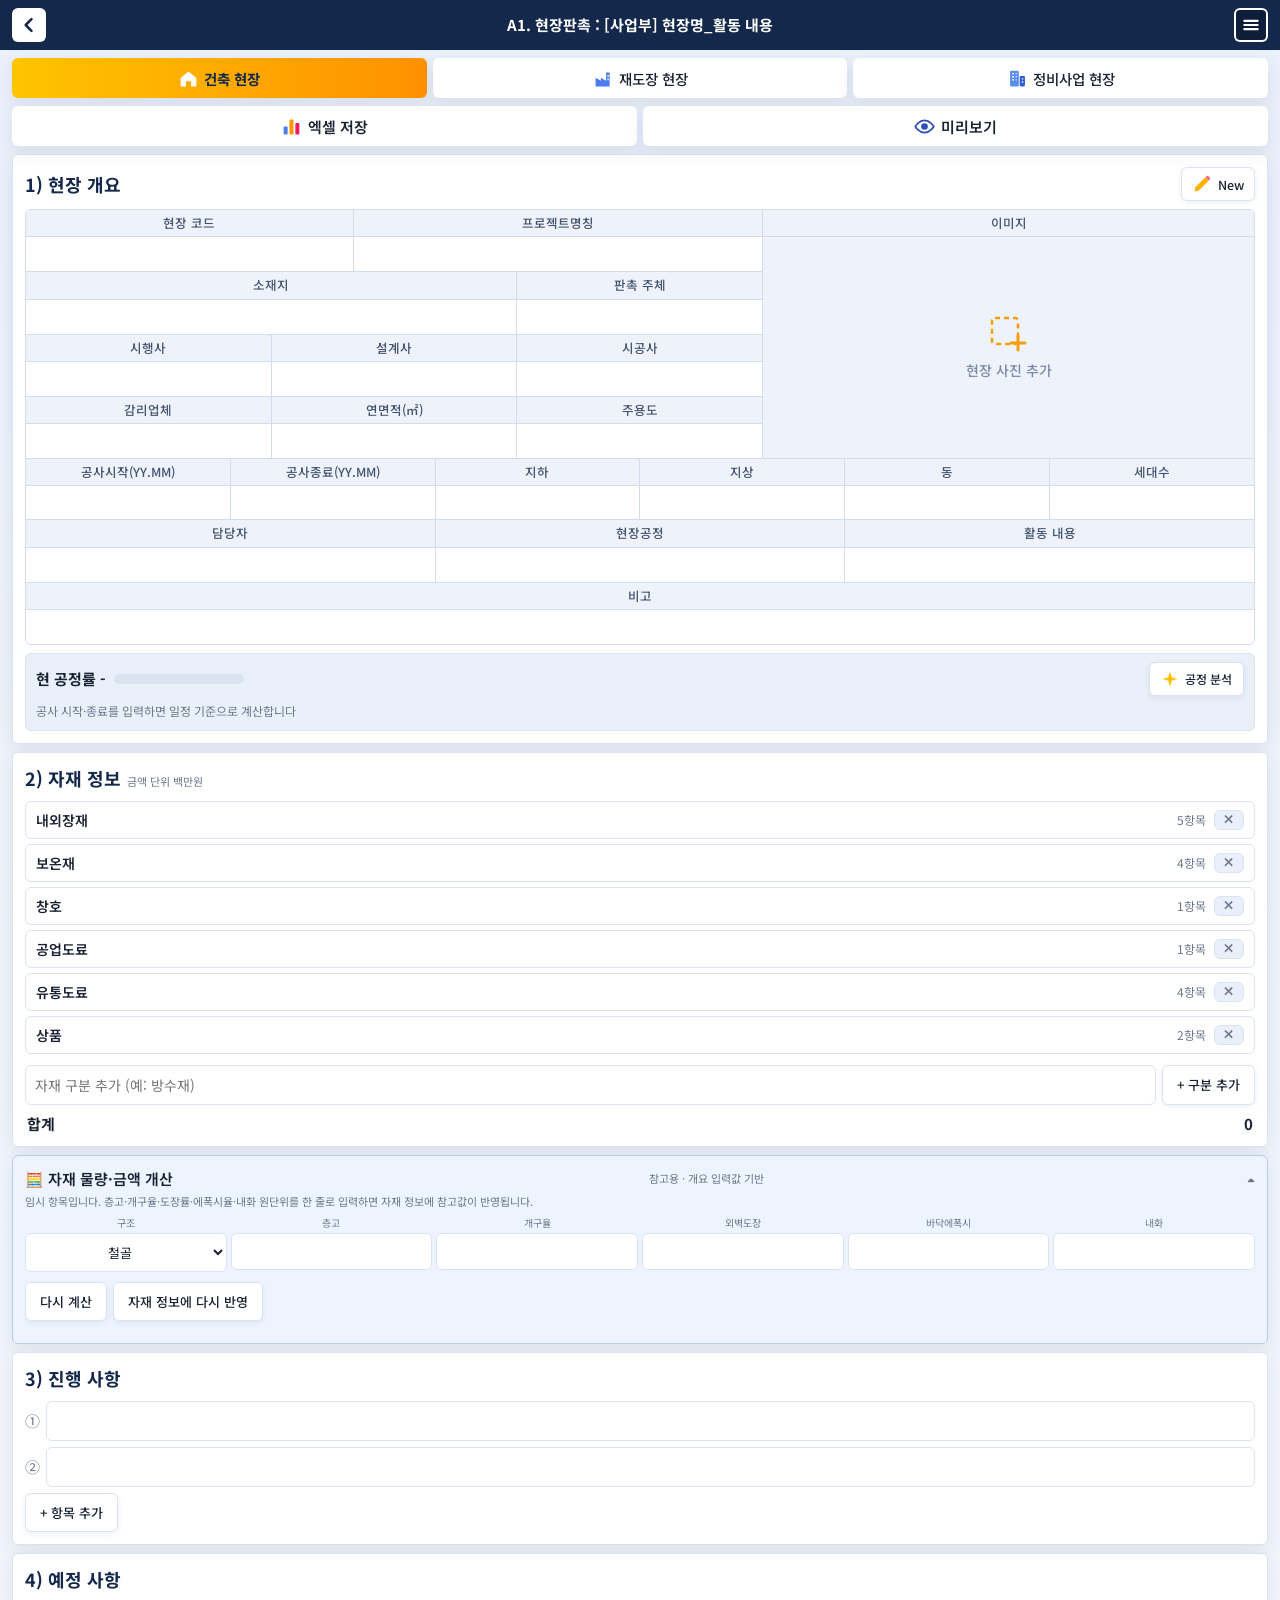
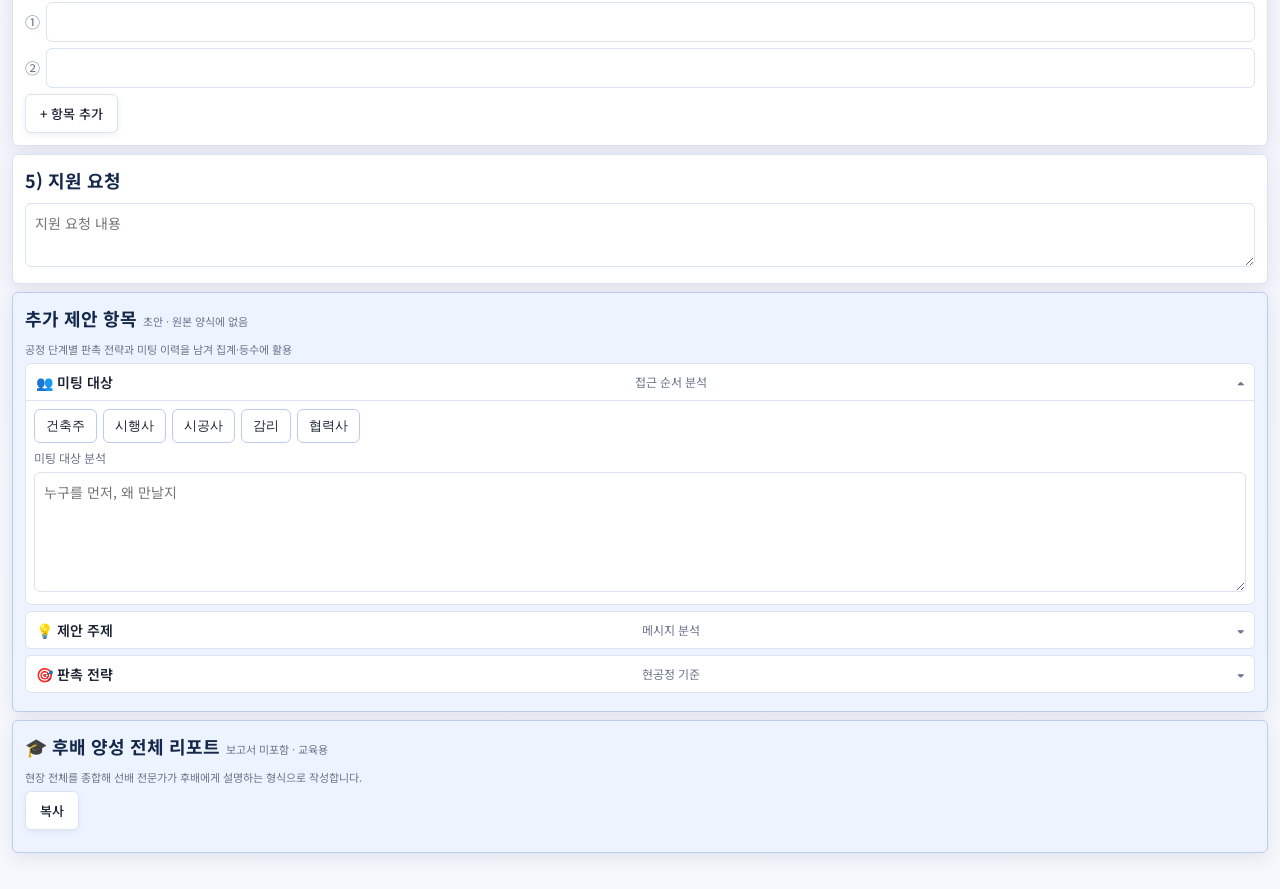
==== commit ceb9c54e: "Add files via upload" ====
--- a/activity/index.html
+++ b/activity/index.html
@@ -1,1487 +1,711 @@
-<!doctype html>
-<html lang="ko"><head><meta charset="utf-8"><meta name="viewport" content="width=device-width,initial-scale=1"><meta name="color-scheme" content="light"><title>Activity Report</title><link rel="manifest" href="manifest.webmanifest"><link rel="apple-touch-icon" href="icon-180.png"><link rel="icon" href="icon-192.png"><meta name="theme-color" content="#1f4fd0">
-<style>:root{
-  --blue:#1f4fd0; --blue-d:#0f3aa8; --ink:#1b2436; --muted:#6b7488; --line:#e3e9f3;
-  --bg:#eef3fb; --card:#fff;
-}
-*{box-sizing:border-box;-webkit-tap-highlight-color:transparent}
-html,body{margin:0;height:100%;background:#dfe7f4;font-family:-apple-system,"Apple SD Gothic Neo","Noto Sans KR","Malgun Gothic",system-ui,sans-serif;color:var(--ink)}
-button{font:inherit;color:inherit;border:0;background:none;padding:0;cursor:pointer}
-#app{max-width:430px;margin:0 auto;min-height:100%;background:var(--bg);position:relative;overflow-x:hidden}
-
-/* 히어로 */
-.hero{position:relative;height:175px;overflow:hidden}
-.hero svg.bg{position:absolute;inset:0;width:100%;height:100%}
-.hero h1{position:absolute;left:24px;top:68px;margin:0;font-size:35px;font-weight:800;letter-spacing:-.5px;color:#111a33}
-.hero p{position:absolute;left:24px;top:116px;margin:0;font-size:16px;color:#3a4560;font-weight:500}
-.bell{position:absolute;right:20px;top:calc(14px + env(safe-area-inset-top));width:46px;height:46px;border-radius:50%;background:#fff;box-shadow:0 4px 12px #1a3a7a30;display:grid;place-items:center}
-.bell svg{width:24px;height:24px}.bell i{position:absolute;right:11px;top:9px;width:9px;height:9px;border-radius:50%;background:#f33}
-
-/* 본문 시트 */
-.sheet{position:relative;margin-top:-18px;background:#f7faff;border-radius:26px 26px 0 0;padding:14px 14px 150px;box-shadow:0 -6px 20px #2a4a8a18}
-.seg{display:flex;background:#fff;border-radius:999px;padding:5px;box-shadow:inset 0 0 0 1px var(--line),0 3px 10px #2a4a8a14}
-.seg button{flex:1;height:44px;border-radius:999px;display:flex;align-items:center;justify-content:center;gap:10px;font-size:17px;font-weight:700;color:#4a5570;transition:.2s}
-.seg button svg{width:26px;height:26px}
-.seg button.on{background:linear-gradient(180deg,#2d65e0,#123aa6);color:#fff;box-shadow:0 5px 12px #1f4fd055}
-
-.sec-h{display:flex;align-items:center;gap:8px;margin:18px 4px 12px}
-.sec-h b{font-size:24px;font-weight:800;padding-left:10px;border-left:5px solid var(--blue);line-height:1;letter-spacing:-.5px}
-.sec-h .ln{flex:1;height:1px;background:var(--line);margin:0 6px}
-.sec-h .cnt{font-size:16px;color:#5a6580}.sec-h .cnt strong{color:var(--blue);font-size:21px}
-
-/* 카드 그리드 */
-.grid{display:grid;grid-template-columns:repeat(3,1fr);gap:10px}
-.card{position:relative;background:#fff;border-radius:18px;padding:0 0 10px;text-align:left;overflow:hidden;box-shadow:0 3px 12px #2a4a8a1c;border:2px solid transparent;transition:.15s}
-.card:active{transform:scale(.97)}
-.card.sel{border-color:var(--blue);box-shadow:0 0 0 3px #1f4fd024,0 6px 16px #1f4fd030}
-.card .corner{position:absolute;left:0;top:0;width:60%;height:46%;background:linear-gradient(135deg,var(--c),transparent 70%);opacity:.9;border-radius:0 0 100% 0}
-.card .ill{position:relative;height:84px;margin:4px 6px 0}
-.card .ill svg{width:100%;height:100%}
-.card .nm{position:relative;padding:0 8px 0 10px;font-size:12.8px;font-weight:800;letter-spacing:-.9px;white-space:nowrap}
-.card .row{position:relative;display:flex;align-items:center;justify-content:space-between;padding:4px 8px 0 10px}
-.card .row span{font-size:12px;white-space:nowrap;color:var(--muted)}
-.card .go{width:30px;height:30px;border-radius:50%;background:#e9edff;color:#1f3fd0;display:grid;place-items:center;box-shadow:0 2px 6px #1f4fd030}
-.card .go svg{width:15px;height:15px}
-.card .tick{position:absolute;right:8px;top:8px;width:22px;height:22px;border-radius:50%;background:var(--blue);display:none;place-items:center}
-.card.sel .tick{display:grid}.tick svg{width:13px;height:13px}
-
-/* 서브유형 요약 */
-.subbox{margin-top:16px;background:#fff;border-radius:18px;box-shadow:0 3px 12px #2a4a8a14;overflow:hidden}
-.subbox .hd{display:flex;align-items:center;gap:8px;padding:10px 12px 8px;background:#f1f4fa}
-.subbox .hd>svg{width:28px;height:28px;flex:none;color:#3a4258}
-.subbox .hd b{font-size:17px;font-weight:800;white-space:nowrap}.subbox .hd small{white-space:nowrap;color:var(--muted);font-size:11.5px;border-left:1px solid var(--line);padding-left:8px}
-.subbox .hd .all{margin-left:auto;background:#fff;border-radius:999px;padding:7px 10px;font-size:13px;white-space:nowrap;font-weight:600;display:flex;align-items:center;gap:2px;box-shadow:0 1px 4px #0001}
-.subbox .hd .all svg{width:12px;height:12px;color:#333}
-.subbox .bd{display:grid;grid-template-columns:1fr 1fr;padding:8px 10px 14px;gap:0 6px}
-.subbox ul{list-style:none;margin:0;padding:0}.subbox li{display:flex;align-items:center;gap:8px;height:34px;font-size:15px;white-space:nowrap;font-weight:500}
-.dot{width:25px;height:25px;border-radius:50%;background:#fff;box-shadow:0 2px 6px #0002;display:grid;place-items:center}
-.dot::after{content:"";width:17px;height:17px;border-radius:50%;background:var(--d)}
-
-/* 하단 CTA / 내비 */
-.dock{position:fixed;left:50%;transform:translateX(-50%);bottom:0;width:100%;max-width:430px;pointer-events:none}
-.cta{pointer-events:auto;display:flex;align-items:center;justify-content:center;gap:12px;width:calc(100% - 28px);margin:0 14px 10px;height:62px;border-radius:999px;color:#fff;font-size:22px;font-weight:800;position:relative;
-  background:linear-gradient(90deg,#1f55d8 0%,#6a3fd0 45%,#f0662f 78%,#f5b021 100%);box-shadow:0 8px 20px #3a4fd04a;transition:.2s}
-.cta svg.d{width:26px;height:26px}.cta svg.c{position:absolute;right:20px;width:20px;height:20px;color:#fff}
-.cta:disabled{filter:grayscale(.85) opacity(.55);box-shadow:none}
-.nav{pointer-events:auto;display:grid;grid-template-columns:repeat(4,1fr);background:#fff;border-radius:26px 26px 0 0;box-shadow:0 -4px 18px #2a4a8a22;padding:12px 0 calc(10px + env(safe-area-inset-bottom))}
-.nav button{display:flex;flex-direction:column;align-items:center;gap:3px;font-size:15px;color:#8591a8;position:relative}
-.nav button+button::before{content:"";position:absolute;left:0;top:6px;bottom:6px;width:1px;background:var(--line)}
-.nav svg{width:38px;height:38px}
-.nav button.on{color:var(--blue)}.nav button.on::after{content:"";position:absolute;left:18%;right:18%;bottom:-8px;height:3px;background:var(--blue);border-radius:3px}
-
-/* 서브유형 시트(바텀시트) */
-.mask{position:fixed;inset:0;background:#0a1430aa;display:none;z-index:20}
-.mask.open{display:block}
-.pop{position:fixed;left:50%;bottom:0;transform:translate(-50%,100%);width:100%;max-width:430px;background:#fff;border-radius:26px 26px 0 0;padding:18px 16px calc(20px + env(safe-area-inset-bottom));z-index:21;transition:transform .25s}
-.pop.open{transform:translate(-50%,0)}
-.pop h3{margin:0 0 4px;font-size:21px}.pop p{margin:0 0 12px;color:var(--muted);font-size:14px}
-.opt{display:flex;align-items:center;gap:12px;width:100%;padding:14px;border-radius:14px;margin-bottom:8px;background:#f4f7fd;font-size:17px;font-weight:600;text-align:left;border:2px solid transparent}
-.opt b{width:34px;height:34px;border-radius:10px;background:var(--blue);color:#fff;display:grid;place-items:center;font-size:14px}
-.opt.sel{border-color:var(--blue);background:#eaf0ff}
-.opt.todo{color:#8a93a8}.opt.todo b{background:#aab4c9}
-
-/* 2단계 안내 화면 */
-.step2{padding:20px 18px 40px;min-height:100vh;background:var(--bg)}
-.step2 .top{display:flex;align-items:center;gap:6px;margin-bottom:18px}
-.step2 .top button{width:40px;height:40px;border-radius:50%;background:#fff;display:grid;place-items:center;box-shadow:0 2px 8px #0001}.step2 .top svg{width:20px;height:20px}
-.step2 h2{margin:0;font-size:20px}
-.tbox{background:#fff;border-radius:18px;padding:18px;box-shadow:0 3px 12px #2a4a8a1c}
-.tbox label{font-size:13px;color:var(--muted);font-weight:700}
-.tbox .t{margin-top:8px;font-size:19px;font-weight:800;line-height:1.5;color:var(--blue-d);word-break:keep-all}
-.tbox .t em{font-style:normal;color:#8a93a8;font-weight:600}
-.note{margin-top:14px;padding:14px;border-radius:14px;background:#fff7e6;color:#8a5a00;font-size:14.5px;line-height:1.55}
-.chips{display:flex;flex-wrap:wrap;gap:8px;margin-top:10px}.chips span{background:#e9edff;color:var(--blue-d);padding:7px 12px;border-radius:999px;font-weight:700;font-size:14px}
-
-@media (min-width:431px){#app{box-shadow:0 0 40px #1a3a7a30}}
-
-/* 2단계 양식 */
-.fm{padding-bottom:40px}.fm h4{margin:18px 14px 8px;font-size:16px}.fm h4 small{font-weight:500;color:var(--muted);font-size:12px;margin-left:6px}
-.fbox,.fm .fr,.fm .photo,.fm .mr,.fm .sum{margin:8px 14px}
-.fr{display:flex;flex-wrap:wrap;gap:8px}
-.fd{display:flex;flex-direction:column;gap:3px;font-size:12px;color:var(--muted)}.fd span{font-weight:600}
-.w1{flex:1 1 30%}.w2{flex:1 1 46%}.w4{flex:1 1 100%}
-.fm input,.fm select,.fm textarea{width:100%;font:inherit;font-size:15px;color:var(--ink);background:#fff;border:1px solid var(--line);border-radius:10px;padding:9px 10px}
-.chk{display:flex;align-items:center;gap:6px;background:#fff;border:1px solid var(--line);border-radius:10px;padding:9px 10px;font-size:14px}.chk input{width:18px;height:18px;flex:none}
-.strip{display:flex;gap:6px;flex-wrap:wrap;margin-top:6px}.strip button{flex:1;padding:9px 6px;border:1px solid var(--ink);background:#fff;font-size:13px;border-radius:4px}.strip button.y{background:#ffff00;font-weight:700}
-.photo{background:#fff;border:1px dashed #9db3d8;border-radius:12px;padding:10px;text-align:center;color:var(--muted);font-size:13px}.photo img{max-width:100%;max-height:240px;border-radius:8px}
-.pbtn{display:inline-block;margin-top:8px;padding:9px 14px;background:var(--blue);color:#fff;border-radius:999px;font-weight:600;font-size:14px}
-.mr{background:#fff;border-radius:12px;padding:10px;box-shadow:0 1px 4px #1a3a7a18;display:flex;flex-direction:column;gap:6px}.mh{font-weight:700;font-size:14px}
-.m4{display:grid;grid-template-columns:1fr 1fr 1fr;gap:6px}.m4 input:last-child{grid-column:1/-1}
-.sum{text-align:right;font-size:15px}.xl{margin:20px 14px 6px;width:calc(100% - 28px);position:static}.msg{text-align:center;color:var(--muted);font-size:13px;margin:6px 14px}
-
-.pbs{display:flex;gap:8px;justify-content:center;flex-wrap:wrap}.pbtn.alt{background:#fff;color:var(--blue);box-shadow:inset 0 0 0 1.5px var(--blue)}
-
-.fm input.af{background:#fff8c5;border-color:#e6c200}
-
-details.mat{margin:18px 14px 8px}details.mat summary{font-size:16px;font-weight:700;cursor:pointer;list-style:none;padding:10px 12px;background:#fff;border-radius:12px;box-shadow:0 1px 4px #1a3a7a18}
-details.mat summary::-webkit-details-marker{display:none}details.mat summary:before{content:"▸ ";color:var(--blue)}details.mat[open] summary:before{content:"▾ "}
-details.mat summary small{font-weight:500;color:var(--muted);font-size:12px;margin-left:4px}details.mat .mr{margin:8px 0}
-.li{display:flex;gap:6px;align-items:flex-start;margin:6px 14px}.li b{padding-top:9px;font-size:15px}.li textarea{flex:1}
-.x{width:32px;height:36px;border-radius:8px;background:#fff;border:1px solid var(--line);color:var(--muted)}
-.addb{display:block;margin:6px 14px;width:calc(100% - 28px);padding:9px;border:1px dashed #9db3d8;border-radius:10px;background:#fff;color:var(--blue);font-weight:600}
-
-details.mg,details.mi{margin:8px 0}
-details.mg>summary,details.mi>summary{list-style:none;cursor:pointer;display:flex;align-items:center;gap:6px;font-weight:700;padding:11px 12px;background:#fff;border-radius:12px;box-shadow:0 1px 4px #1a3a7a18;font-size:14px}
-details.mg>summary{font-size:15px;background:#e3edff}
-details>summary::-webkit-details-marker{display:none}
-details.mg>summary:before,details.mi>summary:before{content:"▸";color:var(--blue)}
-details.mg[open]>summary:before,details.mi[open]>summary:before{content:"▾"}
-details.mg>details.mi{margin-left:10px}
-.mgs{font-weight:500;color:var(--muted);font-size:12px}
-.mib{margin-left:auto;font-style:normal;font-size:12px;font-weight:600;color:var(--muted)}.mib.on{color:var(--blue)}
-.fm details.mi .mr{margin:6px 0 4px;box-shadow:none;border:1px solid var(--line)}
-.mctl{display:flex;gap:8px;margin:8px 0}.mctl button{flex:1;padding:9px;border-radius:10px;background:#fff;border:1px solid var(--line);font-size:13px;font-weight:600;color:var(--blue)}
-.sph{margin-bottom:8px}.sph small{color:var(--muted);font-size:12px}
-.spg{display:grid;grid-template-columns:1fr 1fr;gap:8px}
-.spv{height:110px;border:2px dashed var(--line);border-radius:10px;display:grid;place-items:center;color:var(--muted);font-size:13px;overflow:hidden;background:#f7f9fd}
-.spv img{width:100%;height:100%;object-fit:cover}
-.sps .pbs{margin-top:6px}.sps .pbtn{font-size:12px;padding:8px 6px}.spx[hidden]{display:none}
-.photo.one{display:flex;align-items:center;gap:6px;padding:8px 10px;text-align:left}
-.photo.one .pbtn{flex:1;margin:0;padding:9px 4px;font-size:12px;white-space:nowrap;text-align:center}
-.photo.one .pt{font-size:13px;white-space:nowrap}
-.fm .photo.one #pv img,.fm .photo.one .sth img{width:22px;height:22px;object-fit:cover;border-radius:4px;vertical-align:middle;margin:0}
-.fm .photo.one #pv img{width:34px;height:34px}
-.sth{font-style:normal}
-.photo.one .spx{flex:none;padding:8px 10px}
-.sx{display:grid;grid-template-columns:1fr 1fr;gap:6px}.sx .fd{min-width:0}
-.sx output{display:block;padding:9px 2px;font-weight:700;color:var(--ink);font-size:15px}
-.fm .mh .x{height:28px}
-
-/* 미리보기 · 보관함 */
-.act{display:flex;gap:8px;margin:14px 14px 0}.act button{flex:1;padding:11px 4px;border-radius:12px;background:#fff;border:1px solid var(--line);font-size:14px;font-weight:700;color:var(--blue);box-shadow:0 1px 4px #1a3a7a18}
-.act button:last-child{color:var(--muted);font-weight:600}
-.toast{position:fixed;left:50%;bottom:calc(90px + env(safe-area-inset-bottom));transform:translateX(-50%);background:#1b2436;color:#fff;padding:11px 16px;border-radius:12px;font-size:14px;z-index:99;max-width:88vw;text-align:center;box-shadow:0 6px 18px #0004;transition:opacity .4s}.toast.off{opacity:0}
-.pvm{position:fixed;inset:0;z-index:60;background:#dfe7f4;display:flex;flex-direction:column;max-width:100%}
-.pvh{display:flex;align-items:center;gap:10px;padding:calc(10px + env(safe-area-inset-top)) 12px 10px;background:#fff;box-shadow:0 1px 6px #1a3a7a22}.pvh button{width:36px;height:36px;border-radius:50%;background:#eef3fb;font-size:16px}.pvh b{font-size:16px}
-.pvb{flex:1;overflow:auto;padding:8px}.pvz{width:720px;transform-origin:0 0}
-.pvf{display:flex;gap:8px;padding:10px 12px calc(10px + env(safe-area-inset-bottom));background:#fff;box-shadow:0 -1px 6px #1a3a7a22}.pvf button{flex:1;padding:12px;border-radius:12px;background:#fff;border:1.5px solid var(--blue);color:var(--blue);font-weight:700;font-size:15px}.pvf button.pri{background:var(--blue);color:#fff}
-.pp{width:720px;background:#fff;color:#000;padding:20px;font:12px/1.45 "Malgun Gothic","Apple SD Gothic Neo","Noto Sans KR",sans-serif;box-shadow:0 2px 10px #1a3a7a22}
-.pp table{border-collapse:collapse;width:100%;table-layout:fixed}.pp th,.pp td{border:1px solid #000;padding:5px 4px;text-align:center;word-break:break-all;vertical-align:middle}.pp th{background:#f2f2f2;font-weight:600}
-.pp td.l{text-align:left}.pp .yl{background:#ff0;font-weight:700}.pp .rd{color:#e00}.pp .tb{border:2px solid #000;margin-bottom:6px}.pp .sg{border:2px solid #000}
-.pp .pt1{font-size:15px;font-weight:700;margin-bottom:10px}.pp h5{margin:14px 0 5px;font-size:13px}.pp h5 .un{float:right;font-weight:400;font-size:11px}.pp .nt{color:#2457b8;font-size:11px;margin:-4px 0 6px}
-.pp .ln{padding:3px 2px;min-height:20px}.pp .tx{border:2px solid #000;padding:8px 10px;min-height:56px;white-space:pre-wrap}
-.pp .ovw{display:flex}.pp .ovl{flex:0 0 58%}.pp .ovr{flex:1;border:2px solid #000;border-left:0;display:flex;flex-direction:column}.pp .ih{background:#f2f2f2;text-align:center;font-weight:600;padding:5px;border-bottom:1px solid #000}.pp .ib{flex:1;display:flex;gap:3px;padding:2px;min-height:120px}.pp .ib img{flex:1;min-width:0;object-fit:cover;max-height:none}
-.pp .ib2{display:flex;border:2px solid #000;min-height:120px;margin-top:-6px}.pp .ib2>div{flex:1;display:grid;place-items:center;color:#888;border-right:1px solid #000}.pp .ib2>div:last-child{border-right:0}.pp .ib2 img{width:100%;height:100%;object-fit:cover}
-.lst{padding-bottom:150px}.lst .fbox{margin:10px 14px}.lst input[type=search]{width:100%;padding:11px 12px;border:1px solid var(--line);border-radius:12px;font:inherit;font-size:15px;background:#fff}
-.lf{display:flex;gap:6px;overflow-x:auto;padding:0 14px 4px}.lf button{flex:none;padding:7px 12px;border-radius:999px;background:#fff;border:1px solid var(--line);font-size:13px;font-weight:600;color:var(--muted)}.lf button.on{background:var(--blue);color:#fff;border-color:var(--blue)}
-.lcnt{margin:8px 16px;font-size:12px;color:var(--muted)}
-.ri{background:#fff;border-radius:14px;margin:8px 14px;padding:10px;box-shadow:0 2px 8px #1a3a7a18;display:grid;grid-template-columns:62px 1fr;gap:4px 10px}
-.ri .th{width:62px;height:62px;border-radius:10px;background:#eef3fb;overflow:hidden;display:grid;place-items:center}.ri .th img,.ri .th svg{width:100%;height:100%;object-fit:cover}
-.ri .bd{min-width:0}.ri .tt{display:block;font-size:14px;line-height:1.35;word-break:break-all}.ri small{color:var(--muted);font-size:12px}
-.ri .ra{grid-column:1/-1;display:flex;gap:6px;flex-wrap:wrap}.ri .ra button{flex:1 1 auto;padding:8px 6px;border-radius:9px;background:#f4f7fc;border:1px solid var(--line);font-size:12.5px;font-weight:600;color:var(--blue)}.ri .ra button[data-a=del]{color:#d33}
-.empty{margin:36px 24px;text-align:center;color:var(--muted);line-height:1.7}
-.bk2{display:flex;gap:8px;margin:16px 14px 6px}.bk2 button,.bk2 .bkl{flex:1;padding:11px;border-radius:12px;background:#fff;border:1.5px solid var(--blue);color:var(--blue);font-weight:700;font-size:14px;text-align:center}
-.hint{margin:6px 18px;color:var(--muted);font-size:12px;line-height:1.6}
-
-/* 메인 화면: 스크롤 없이 한 화면에 (시안 비율 유지) */
-#app.fit{height:100vh;height:100dvh;min-height:0;overflow:hidden;display:flex;flex-direction:column}
-.fit .hero{flex:none;height:clamp(88px,13.6dvh,150px)}
-.fit .hero h1{top:auto;bottom:clamp(34px,5.4dvh,52px);font-size:clamp(23px,3.7dvh,34px)}
-.fit .hero p{top:auto;bottom:clamp(14px,2.4dvh,26px);font-size:clamp(12px,1.8dvh,15px)}
-.fit .bell{width:38px;height:38px;top:calc(8px + env(safe-area-inset-top))}.fit .bell svg{width:20px;height:20px}
-.fit .sheet{flex:1;min-height:0;display:flex;flex-direction:column;padding:8px 12px 6px;margin-top:-16px}
-.fit .seg{flex:none;padding:3px}.fit .seg button{height:clamp(34px,4.8dvh,42px);font-size:15.5px}.fit .seg button svg{width:21px;height:21px}
-.fit .sec-h{flex:none;margin:clamp(6px,1.1dvh,12px) 4px clamp(5px,.9dvh,9px)}.fit .sec-h b{font-size:clamp(16px,2.4dvh,21px)}.fit .sec-h .cnt{font-size:13.5px}.fit .sec-h .cnt strong{font-size:17px}
-.fit .grid{flex:1;min-height:0;grid-template-rows:repeat(3,minmax(0,1fr));gap:7px}
-.fit .card{height:100%;display:flex;flex-direction:column;padding:0 0 4px;border-radius:15px}
-.fit .card .ill{flex:1;min-height:0;height:auto;margin:3px 6px 1px}
-.fit .card .nm{font-size:clamp(10px,2.95vw,12.2px);letter-spacing:-1.1px;padding:0 2px 0 9px;line-height:1.2}
-.fit .card .row{display:block;padding:0 34px 0 9px}.fit .card .row span{display:block;font-size:clamp(9.5px,2.65vw,11px);letter-spacing:-.6px;line-height:1.3}
-.fit .card .row span.go{display:grid;place-items:center;position:absolute;right:5px;bottom:1px;width:17px;height:17px;box-shadow:0 1px 3px #1f4fd030}.fit .card .go svg{width:9px;height:9px}
-.fit .subbox{flex:none;margin-top:7px;border-radius:15px}
-.fit .subbox .hd{padding:5px 10px 4px}.fit .subbox .hd>svg{width:22px;height:22px}.fit .subbox .hd b{font-size:14.5px}.fit .subbox .hd .all{padding:4px 9px;font-size:12px}
-.fit .subbox .bd{padding:2px 10px 6px}.fit .subbox li{height:clamp(22px,3.1dvh,29px);font-size:13px}.fit .dot{width:20px;height:20px}.fit .dot::after{width:13px;height:13px}
-.fit .scrl{flex:1;min-height:0;overflow-y:auto;-webkit-overflow-scrolling:touch;padding-bottom:6px}
-.fit .dock{position:static;transform:none;width:100%;max-width:none;flex:none}
-.fit .cta{height:clamp(40px,5.4dvh,52px);font-size:18px;margin:0 12px 6px}.fit .cta svg.d{width:22px;height:22px}
-.fit .nav{padding:5px 0 calc(4px + env(safe-area-inset-bottom))}.fit .nav svg{width:26px;height:26px}.fit .nav button{font-size:12px;gap:0}.fit .nav button.on::after{bottom:-3px}
-@media (max-height:700px){.fit .subbox{display:none}}
-.sec-h .cnt.pill{background:#e6eefc;color:#2a4a8a;border-radius:999px;padding:6px 13px;font-weight:600;white-space:nowrap}.fit .sec-h .cnt.pill{padding:4px 11px}
-.gc{background:#fff;border-radius:18px;box-shadow:0 3px 14px #2a4a8a14;margin-bottom:12px;overflow:hidden}
-.gh{display:flex;align-items:center;gap:10px;width:100%;padding:14px 14px 6px;text-align:left}
-.gh b{flex:1;font-size:19px;font-weight:800;padding-left:10px;border-left:5px solid var(--blue);line-height:1.1;letter-spacing:-.4px}
-.gh .gn{font-size:13px;font-weight:700;color:var(--blue);background:#eaf0ff;border-radius:999px;padding:4px 11px;white-space:nowrap}
-.gh .gv{flex:none;width:20px;height:20px;color:var(--ink);transform:rotate(-90deg);transition:transform .2s}
-.gb{padding:0 10px 10px}
-.gr{display:flex;align-items:center;gap:12px;width:100%;text-align:left;padding:11px 12px;margin-top:8px;border-radius:14px;background:#f6f9ff;box-shadow:inset 0 0 0 1.5px #e6edf8}
-.gr.sel{background:#eaf0ff;box-shadow:inset 0 0 0 2px #a9c0f5}
-.gbd{flex:none;width:46px;height:46px;border-radius:12px;background:linear-gradient(180deg,#2d65e0,#123aa6);color:#fff;display:grid;place-items:center;font-style:normal;font-weight:800;font-size:16px;box-shadow:0 3px 8px #1f4fd044}
-.gt{flex:1;min-width:0}.gt b{display:block;font-size:17px;font-weight:700}.gt small{display:block;margin-top:2px;font-size:12.5px;color:var(--muted);line-height:1.35}
-.gk{flex:none;width:30px;height:30px;border-radius:50%;box-shadow:inset 0 0 0 2px #c3cbdc;background:#fff;display:grid;place-items:center}
-.gk svg{width:16px;height:16px;opacity:0}.gr.sel .gk{background:var(--blue);box-shadow:none}.gr.sel .gk svg{opacity:1}
-.gr.todo .gbd{background:#aab4c9;box-shadow:none}.gr.todo .gt b{color:#8a93a8}
-.gc.shut .gb{display:none}.gc.shut .gh{padding-bottom:14px}.gc.shut .gv{transform:rotate(90deg)}
-/* ===== 입력 화면 개편 ===== */
-.step2.fm.dz{padding:0 0 200px;background:linear-gradient(180deg,#dbe8ff 0,#eef3fb 280px,#eef3fb 100%);min-height:100vh}
-.fm.dz .hd{position:relative;display:flex;align-items:center;gap:12px;margin:0;padding:calc(18px + env(safe-area-inset-top)) 16px 34px;min-height:132px;background:linear-gradient(135deg,#1f4fd0,#2f6df0 55%,#7fb0ff);color:#fff;border-radius:0 0 30px 30px;overflow:hidden;box-shadow:0 8px 22px #1f4fd033}
-.fm.dz .hd>*{position:relative}.fm.dz .hd .hbg{position:absolute;inset:0;opacity:.32;pointer-events:none}.fm.dz .hd .hbg svg{width:100%;height:100%}
-.fm.dz .hd #bk{flex:none;width:46px;height:46px;border-radius:50%;background:#fff;color:var(--blue-d);box-shadow:0 4px 12px #0003}
-.fm.dz .hd .tt{flex:1;min-width:0}.fm.dz .hd h2{font-size:21px;line-height:1.25;color:#fff;letter-spacing:-.4px}
-.fm.dz .hd .tt small{display:block;margin-top:3px;font-size:13px;color:#dfeaff;font-weight:500}
-.fm.dz .hd #nw{flex:none;width:auto;height:auto;border-radius:999px;background:#ffffff2e;border:1px solid #ffffff66;color:#fff;padding:8px 12px;font-size:13px;font-weight:700;box-shadow:none}
-.fm.dz .tcard{margin:-18px 14px 0;position:relative;border-radius:22px;padding:16px 18px;background:linear-gradient(180deg,#fff,#f3f7ff);box-shadow:0 8px 24px #2a4a8a22}
-.fm.dz .tcard label{display:flex;align-items:center;gap:6px;font-size:13px;color:#5a6a8c}
-.fm.dz .tcard .t{font-size:20px;color:#14234f}
-.fm.dz .fbox{margin:12px 14px 0;background:#fff;border-radius:22px;padding:14px 14px 16px;box-shadow:0 4px 16px #2a4a8a14}
-.fm.dz .fbox .fr{margin:0;gap:12px 10px}
-.fm.dz .scard{margin:12px 14px 0;border-radius:22px;padding:14px 14px 16px;box-shadow:0 4px 16px #2a4a8a14}
-.fm.dz .scard label{font-size:14px;color:#1b2745}
-.fm.dz .strip{gap:8px;margin-top:10px}
-.fm.dz .strip button{border:1.5px solid #cfdcf5;border-radius:999px;background:#fff;color:#2a4a8a;padding:11px 8px;font-weight:700;font-size:14px;min-height:44px}
-.fm.dz .strip button.y{background:linear-gradient(180deg,#2d65e0,#123aa6);color:#fff;border-color:transparent;box-shadow:0 5px 12px #1f4fd055}
-.fm.dz input,.fm.dz select,.fm.dz textarea{border:1.5px solid #d9e4f7;border-radius:14px;padding:12px 13px;min-height:46px;background:#f9fbff;font-size:15.5px;transition:box-shadow .15s,border-color .15s}
-.fm.dz textarea{min-height:76px;line-height:1.45}
-.fm.dz input:focus,.fm.dz select:focus,.fm.dz textarea:focus{outline:none;border-color:var(--blue);background:#fff;box-shadow:0 0 0 4px #1f4fd01f}
-.fm.dz input::placeholder,.fm.dz textarea::placeholder{color:#a3aec6}
-.fm.dz select{appearance:none;-webkit-appearance:none;padding-right:38px;background-image:url("data:image/svg+xml;utf8,<svg xmlns='http://www.w3.org/2000/svg' viewBox='0 0 24 24' fill='none' stroke='%231f4fd0' stroke-width='3' stroke-linecap='round' stroke-linejoin='round'><path d='M6 9l6 6 6-6'/></svg>");background-repeat:no-repeat;background-position:right 12px center;background-size:16px}
-.fm.dz input[type=checkbox]{width:22px;height:22px;min-height:0;padding:0;accent-color:var(--blue)}
-.fm.dz input.af{background:#fff8c5;border-color:#e6c200}
-.fm.dz .fd{gap:6px}.fm.dz .fd>span{display:flex;align-items:center;gap:7px;color:#1b2745;font-weight:700;font-size:14px}
-.fm.dz .ic{flex:none;width:22px;height:22px;display:grid;place-items:center;color:var(--blue)}
-.fm.dz .ic svg{width:19px;height:19px;stroke:currentColor;fill:none;stroke-width:2;stroke-linecap:round;stroke-linejoin:round}
-.fm.dz .chk{border:1.5px solid #d9e4f7;border-radius:14px;background:#f9fbff;padding:12px;min-height:46px;font-weight:600;color:#1b2745}
-.fm.dz .sc{margin:14px 14px 0;background:#fff;border-radius:22px;padding:16px 14px 16px;box-shadow:0 4px 16px #2a4a8a14}
-.fm.dz .sc h4{display:flex;align-items:center;gap:10px;margin:0 0 12px;font-size:19px;letter-spacing:-.4px}
-.fm.dz .sc h4 small{margin-left:auto;font-size:12px}
-.fm.dz .nb{flex:none;width:30px;height:30px;border-radius:50%;background:linear-gradient(180deg,#2d65e0,#123aa6);color:#fff;display:grid;place-items:center;font-style:normal;font-size:15px;font-weight:800;box-shadow:0 3px 8px #1f4fd044}
-.fm.dz .sc .fr,.fm.dz .sc .photo,.fm.dz .sc .mr,.fm.dz .sc .sum,.fm.dz .sc .li,.fm.dz .sc .addb{margin-left:0;margin-right:0}
-.fm.dz .sc .fr{margin-top:10px;margin-bottom:0}.fm.dz .sc .addb{width:100%}
-.fm.dz .sc details.mat{margin:0}
-.fm.dz .sc details.mat>summary{display:flex;align-items:center;gap:10px;padding:0;background:none;box-shadow:none;font-size:19px;letter-spacing:-.4px}
-.fm.dz .sc details.mat>summary:before{content:none}
-.fm.dz .sc details.mat>summary small{margin-left:auto;font-size:12px}
-.fm.dz .sc details.mat>summary::after{content:"";flex:none;width:9px;height:9px;border-right:2.5px solid #5a6a8c;border-bottom:2.5px solid #5a6a8c;transform:rotate(45deg);margin:-3px 4px 0 0;transition:transform .2s}
-.fm.dz .sc details.mat[open]>summary::after{transform:rotate(-135deg);margin-top:4px}
-.fm.dz .sc details.mat[open]>summary{margin-bottom:12px}
-.fm.dz .photo.one{display:flex;align-items:center;gap:8px;background:#f3f7ff;border:1.5px dashed #b9cdf2;border-radius:16px;padding:10px;text-align:left}
-.fm.dz .photo.one .pbtn{flex:1;height:46px;display:flex;align-items:center;justify-content:center;border-radius:14px;margin:0;padding:0 6px;font-size:14px;font-weight:700;box-shadow:0 3px 8px #1f4fd033;white-space:nowrap}
-.fm.dz .photo.one .pbtn.alt{background:#fff;color:var(--blue-d);box-shadow:inset 0 0 0 1.5px #bfd0f3}
-.fm.dz .photo.one .spx{flex:none;width:46px;padding:0}
-.fm.dz .photo.one .pt{font-size:14px;font-weight:700;color:#1b2745}
-.fm.dz #ai{display:flex;gap:8px;align-items:flex-start;text-align:left;background:#f1f6ff;border-radius:14px;padding:10px 12px;color:#4a5b82;font-size:13px;line-height:1.5;margin:10px 0 0}
-.fm.dz #ai::before{content:"💡";flex:none}
-.fm.dz .mr{border:1.5px solid #e3ebf8;box-shadow:none;border-radius:16px;padding:12px;background:#fbfdff}
-.fm.dz .mh{font-size:15px;color:#14234f}
-.fm.dz .li{align-items:flex-start}
-.fm.dz .li b{flex:none;width:30px;height:30px;border-radius:50%;background:#eaf0ff;color:var(--blue-d);display:grid;place-items:center;padding:0;margin-top:8px;font-size:15px}
-.fm.dz .x{border-radius:12px;width:38px;height:46px}
-.fm.dz .mr .x{height:30px}
-.fm.dz .addb{border:1.5px dashed #b9cdf2;background:#f6f9ff;border-radius:14px;padding:12px;font-size:15px}
-.fm.dz details.mg>summary,.fm.dz details.mi>summary{border-radius:14px;box-shadow:none;border:1.5px solid #e3ebf8;background:#fff;min-height:44px}
-.fm.dz details.mg>summary{background:#eaf1ff}
-.fm.dz .mctl button{border-radius:12px;min-height:40px}
-.fm.dz .note{margin:12px 14px 0;border-radius:16px}
-.fm.dz .bar{position:fixed;left:50%;transform:translateX(-50%);bottom:0;width:100%;max-width:430px;z-index:30;background:#ffffffee;-webkit-backdrop-filter:blur(10px);backdrop-filter:blur(10px);padding:8px 12px calc(10px + env(safe-area-inset-bottom));box-shadow:0 -6px 20px #2a4a8a24;border-radius:22px 22px 0 0}
-.fm.dz .bar #msg{margin:0 0 6px;font-size:12.5px}.fm.dz .bar #msg:empty{display:none}
-.fm.dz .br{display:flex;gap:8px}
-.fm.dz .br button{height:54px;border-radius:16px;font-weight:800;font-size:15px;display:flex;align-items:center;justify-content:center;gap:6px;margin:0;box-shadow:none}
-.fm.dz .br .b2{flex:0 0 28%;width:auto;background:#fff;color:var(--blue-d);box-shadow:inset 0 0 0 1.5px #bfd0f3}
-.fm.dz .br .b1{flex:1;background:linear-gradient(180deg,#2d65e0,#123aa6);color:#fff;font-size:17px;box-shadow:0 6px 14px #1f4fd055}
-
-/* ===== 활동 유형 선택(COAT ON) 개편 ===== */
-#app.v2{height:100vh;height:100dvh;min-height:0;overflow:hidden;display:flex;flex-direction:column;background:#eaf1fd}
-.v2 .h2{position:relative;flex:none;height:clamp(142px,21dvh,172px);color:#fff;overflow:hidden}
-.v2 .h2 svg.art{position:absolute;inset:0;width:100%;height:100%}
-.v2 .brand{position:absolute;left:clamp(16px,13%,52px);top:calc(14px + env(safe-area-inset-top));line-height:1.05}
-.v2 .brand b{display:block;font-size:clamp(22px,3.5dvh,28px);font-weight:800;letter-spacing:-.3px}.v2 .brand span{font-size:clamp(13px,1.9dvh,16px);opacity:.95}
-.v2 .tools{position:absolute;right:12px;top:calc(12px + env(safe-area-inset-top));display:flex;gap:8px}
-.v2 .ttl{position:absolute;left:min(26%,106px);right:8px;bottom:24px}
-.v2 .ttl h1{margin:0;font-size:clamp(22px,3.5dvh,30px);font-weight:800;letter-spacing:-.5px;text-shadow:0 2px 8px #0a2a8a55}.v2 .ttl p{margin:4px 0 0;font-size:clamp(11.5px,1.65dvh,13.5px);line-height:1.4;text-shadow:0 1px 6px #0a2a8a66}
-.v2 .sh{flex:1;min-height:0;display:flex;flex-direction:column;margin-top:-16px;position:relative;background:linear-gradient(180deg,#f5f9ff,#eaf1fd);border-radius:26px 26px 0 0;padding:10px 14px 0;box-shadow:0 -6px 20px #2a4a8a22}
-.v2 .steps{flex:none;display:flex;list-style:none;margin:0 0 8px;padding:0}
-.v2 .steps li{flex:1;position:relative;display:flex;flex-direction:column;align-items:center;gap:3px;font-size:12.5px;color:#7d8aa8;font-weight:600}
-.v2 .steps li::after{content:"";position:absolute;top:13px;left:calc(50% + 17px);right:calc(-50% + 17px);height:2px;background:#cfd9ee}.v2 .steps li:last-child::after{display:none}
-.v2 .steps li.done::after{background:#1456e6}
-.v2 .steps i{width:26px;height:26px;border-radius:50%;background:#a9b6d6;color:#fff;font-style:normal;font-weight:800;display:grid;place-items:center;font-size:14px;position:relative;z-index:1}.v2 .steps i svg{width:14px;height:14px}
-.v2 .steps li.on{color:#1456e6}.v2 .steps li.on i{background:#1456e6;box-shadow:0 0 0 4px #1456e626}.v2 .steps li.on span{border-bottom:2px solid #1456e6;padding-bottom:2px;font-weight:800}
-.v2 .steps li.done{color:#1456e6;cursor:pointer}.v2 .steps li.done i{background:#1456e6}
-.v2 .tg{flex:1;min-height:0;display:grid;grid-template-columns:repeat(3,1fr);grid-template-rows:repeat(3,minmax(0,1fr));gap:8px}
-.v2 .tc{position:relative;border-radius:16px;background:linear-gradient(180deg,#fcfdff,#eef4ff);box-shadow:0 2px 8px #2a4a8a1a,inset 0 0 0 1.5px #dfe8f8;text-align:center;overflow:hidden;padding:0 4px 6px;display:flex;flex-direction:column;align-items:center;min-height:0;transition:.15s}
-.v2 .tc:active{transform:scale(.97)}
-.v2 .tc.sel{background:#fff;box-shadow:0 0 0 2.5px #1456e6,0 6px 16px #1456e633}
-.v2 .tc .bd{position:absolute;left:7px;top:7px;width:26px;height:26px;border-radius:50%;background:#dbe7ff;color:#1456e6;font-weight:800;font-size:16px;display:grid;place-items:center}
-.v2 .tc .ic{flex:1;min-height:0;width:100%;display:flex;justify-content:center;padding:5px 15px 2px 26px}.v2 .tc .ic svg{height:100%;width:auto;max-width:100%}
-.v2 .tc .tn{font-weight:800;font-size:clamp(11.5px,3.3vw,13.5px);letter-spacing:-.6px;color:#13203f;white-space:nowrap;line-height:1.25}
-.v2 .tc .td{font-size:clamp(9px,2.55vw,10.5px);color:#5c6a88;white-space:nowrap;letter-spacing:-.4px;line-height:1.3}
-.v2 .tc .go{position:absolute;right:5px;top:calc(50% - 22px);width:11px;height:11px;color:#1456e6}.v2 .tc.sel .go{display:none}.v2 .tc .go svg{width:100%;height:100%}
-.v2 .tc .tk{position:absolute;right:6px;top:6px;width:24px;height:24px;border-radius:50%;background:#1456e6;display:none;place-items:center;box-shadow:0 2px 6px #1456e655}.v2 .tc.sel .tk{display:grid}.v2 .tc .tk svg{width:13px;height:13px;color:#fff}
-.v2 .info{flex:none;margin:8px 0 2px;display:flex;gap:10px;align-items:center;background:#e4edfd;border-radius:14px;padding:8px 12px;box-shadow:inset 0 0 0 1px #d3e0f8}
-.v2 .info i{flex:none;width:24px;height:24px;border-radius:50%;background:#1456e6;color:#fff;font-style:normal;font-weight:800;font-size:14px;display:grid;place-items:center}
-.v2 .info b{display:block;color:#1456e6;font-size:13.5px}.v2 .info span{font-size:11.5px;color:#26344f;line-height:1.35}
-.v2 .scrl{flex:1;min-height:0;overflow-y:auto;-webkit-overflow-scrolling:touch;padding-bottom:8px}
-.v2 .sec-h{margin:2px 4px 8px}.v2 .sec-h b{font-size:17px}.v2 .sec-h .cnt{font-size:13px}.v2 .sec-h .cnt strong{font-size:15px}
-.v2 .dk{flex:none;display:flex;gap:8px;padding:8px 14px calc(10px + env(safe-area-inset-bottom));background:linear-gradient(180deg,#eaf1fd00,#eaf1fd 28%)}
-.v2 .next{flex:1;height:clamp(44px,6dvh,54px);border-radius:999px;background:linear-gradient(180deg,#1b62ee,#0b46cf);color:#fff;font-size:17.5px;font-weight:800;display:flex;align-items:center;justify-content:center;gap:8px;box-shadow:0 6px 16px #1456e655;white-space:nowrap;overflow:hidden}
-.v2 .next:disabled{background:#aab9dd;box-shadow:none}.v2 .next svg{width:18px;height:18px;flex:none}
-.v2 .prev{flex:none;width:92px;height:clamp(44px,6dvh,54px);border-radius:999px;background:#fff;color:#1456e6;font-weight:800;font-size:15px;box-shadow:inset 0 0 0 1.5px #1456e6}
-@media (max-height:700px){.v2 .info{display:none}}
-
-.gbt{display:grid;grid-template-columns:.9fr 1.2fr 1.2fr 1.2fr;margin:10px 14px 4px;border:2px solid #111;background:#fff}.gbt b{background:#e6e6e6;text-align:center;padding:10px 2px;font-size:13px;border-right:1px solid #111}.gbt button{border:0;border-right:1px solid #111;background:#fff;font-size:13px;padding:10px 2px;font-family:inherit}.gbt button:last-child{border-right:0}.gbt button.y{background:#ffff00;font-weight:800}
-.rg{margin:12px 14px;background:linear-gradient(#fff,#f4f7ff);border-radius:22px;padding:16px;box-shadow:0 3px 14px #2a4a8a1c}.rgh{display:flex;align-items:center;gap:8px}.rgh i{width:6px;height:24px;border-radius:3px;background:#2f5bea}.rgh b{font-size:17px;font-weight:800;color:#14213d}.rg>p{margin:6px 0 10px;font-size:12.5px;color:#6b7893}
-.rgb{display:flex;align-items:stretch;border:1.5px solid #cfdaf5;border-radius:16px;background:#eef3ff;padding:10px 4px}.rgb em{align-self:center;font-style:normal;font-size:12px;color:#6b7893;padding:0 6px;border-left:1px solid #d5def5;border-right:1px solid #d5def5;margin:4px 0}.rgp{flex:1;display:flex;flex-direction:column;align-items:center;gap:2px;padding:6px 2px;cursor:pointer}.rgp .rgi{font-size:30px}.rgp b{font-size:14.5px;color:#1f3f9f}.rgp small{font-size:11px;color:#6b7893}
-.rgf{display:flex;align-items:center;gap:10px;margin-top:8px}.rgf #pv img{width:40px;height:40px;object-fit:cover;border-radius:6px}.rgf button{margin-left:auto;border:1.5px solid #2f5bea;background:#fff;color:#2f5bea;border-radius:999px;padding:7px 12px;font-size:12px;font-weight:700;font-family:inherit}
-.ovh{margin:16px 14px 0}.ovh h3{margin:0;display:flex;align-items:center;gap:8px;font-size:21px;font-weight:800;color:#14213d}.ovh h3 i{width:6px;height:24px;border-radius:3px;background:#2f5bea}.ovh p{margin:4px 0 0;font-size:12.5px;color:#6b7893}
-.ovw2{display:flex;gap:6px;align-items:stretch;margin:6px 14px}.ovt{flex:1 1 62%;min-width:0;border-collapse:collapse;table-layout:fixed;border:2px solid #111;background:#fff}.ovt th{background:#e6e6e6;border:1px solid #111;font-size:11px;font-weight:700;padding:5px 1px;color:#111;word-break:keep-all}.ovt td{border:1px solid #111;padding:0;text-align:center}.ovt td textarea{display:block;resize:none;overflow:hidden;line-height:1.35;width:100%;box-sizing:border-box;border:0;background:transparent;text-align:center;font:inherit;font-size:11.5px;padding:8px 1px;min-width:0}.ovt td textarea.rd{color:#c0262d}.ovt td textarea.af{background:#fff7b0}.ovt .ck{font-size:11px}
-.ovi{flex:1 1 38%;min-width:0;display:flex;flex-direction:column;border:2px solid #111;background:#fff;position:relative}.ovih{background:#e6e6e6;text-align:center;font-size:11px;font-weight:700;padding:5px 0;border-bottom:1px solid #111}.ovib{flex:1;min-height:150px;display:flex;align-items:center;justify-content:center;font-size:28px;overflow:hidden;background:#f3f5f9}.ovib img{width:100%;height:100%;object-fit:cover;display:block;border-radius:0;max-height:none}
-.ovch{position:absolute;right:6px;bottom:6px;background:#0d111ad9;color:#fff;border-radius:999px;padding:7px 10px;font-size:11.5px;font-weight:700;cursor:pointer}.ovx{position:absolute;right:6px;top:30px;border:0;background:#0d111ad9;color:#fff;border-radius:999px;padding:5px 8px;font-size:11px}.ovx[hidden]{display:none}
-.ovh{display:flex;align-items:flex-start;gap:8px;justify-content:space-between}.ovh h3{font-size:20px}.ovat{flex:none;border:1.5px solid #bcd0f7;background:#eef3ff;color:#1f3f9f;border-radius:14px;padding:9px 10px;font-size:12px;font-weight:700;white-space:nowrap;cursor:pointer}
-.fm.dz .sc .rg{margin:12px 0}.fm.dz .sc .gbt{margin:4px 0 10px}.fm.dz .sc .ovh{margin:0 0 4px}.fm.dz .sc .ovw2{margin:6px 0}.fm.dz .sc .ovh p{margin:4px 0 0}
-.fm.dz .ovt td textarea,.fm .ovt td textarea{width:100%!important;box-sizing:border-box!important;border:0!important;border-radius:0!important;background:transparent!important;box-shadow:none!important;padding:8px 2px!important;min-height:0!important;margin:0!important;text-align:center;font-size:11.5px!important;word-break:keep-all;overflow-wrap:anywhere}.fm .ovt td textarea.af{background:#fff7b0!important}.fm .ovt td textarea:focus{outline:2px solid #2f5bea;outline-offset:-2px}
-.fm.dz .sc .ovbtn{display:block;margin:8px 0 4px;text-align:center;background:#2f5bea;color:#fff;border-radius:12px;padding:11px 8px;font-size:14px;font-weight:800;cursor:pointer}.fm.dz .sc .ovt1 small{font-size:12px;color:#6b7893;font-weight:600}
-.fm.dz .sc .ovw2{min-height:calc(100dvh - 400px);min-height:calc(100vh - 400px)}.fm.dz .sc .ovt{height:auto}.ovph{font-size:12px;color:#7d8aa3;text-align:center;line-height:1.4}.fm.dz .sc .ovw2 .ovt{align-self:stretch;height:100%}
-.fm .ovt td textarea{height:100%}
-
-/* A1 입력 표준화: 글자·간격 통일 */
-.fm.dz .fbox input,.fm.dz .fbox select{font-size:13px!important;padding:10px 12px!important;min-height:42px;box-sizing:border-box}
-.fm.dz .fbox .fd>span{font-size:12px!important}
-.fm.dz .sc .ovbtn{font-size:16px;padding:16px 8px;margin:10px 0 8px;border-radius:14px;box-shadow:0 4px 12px #2f5bea40}
-.fm.dz .sc .gbt{margin:8px 0 0}.fm.dz .sc .gbt b,.fm.dz .sc .gbt button{font-size:13px;padding:11px 2px}
-.fm.dz .sc .msg#ai{font-size:12px;margin:0 0 10px}
-.fm .ovt th{font-size:12px!important;padding:7px 1px!important}.fm .ovt td textarea{font-size:13px!important;padding:10px 2px!important}.fm .ovt td{height:44px}
-.ovib{cursor:pointer}.ovib .ovph{font-size:13px;line-height:1.6}.ovx{top:34px}
-
-/* ===== 스크롤 축소(컴팩트) ===== */
-.fm.dz .top.hd,.fm.dz .hbg{height:84px!important;min-height:0!important}.fm.dz .top.hd{padding-top:8px!important;padding-bottom:8px!important}
-.fm.dz .tbox.tcard{padding:10px 14px!important;margin-top:8px!important}.fm.dz .tcard .t em{font-size:14.5px!important;line-height:1.35!important}.fm.dz .tcard .t{gap:0 6px}
-.fm.dz .fbox{margin-top:8px!important;padding:10px 12px 12px!important}.fm.dz .fbox .fr{gap:8px 8px!important}
-.fm.dz .fbox .fd{gap:3px!important}.fm.dz .fbox input,.fm.dz .fbox select{min-height:36px!important;padding:7px 10px!important}
-.fm.dz .sc{margin-top:8px!important;padding:10px 12px 12px!important}.fm.dz .sc>h4{margin:0 0 6px!important}
-.fm.dz .sc .ovbtn{padding:10px 8px!important;margin:6px 0 4px!important;font-size:14.5px!important}
-.fm.dz .sc .msg#ai{font-size:11px!important;padding:5px 10px!important;margin:0 0 6px!important;line-height:1.35}
-.fm.dz .sc .gbt b,.fm.dz .sc .gbt button{padding:8px 2px!important}.fm.dz .sc .gbt{margin:4px 0 0!important}
-.fm.dz .sc .ovw2{min-height:0!important}.fm .ovt td{height:34px!important}.fm .ovt td textarea{padding:6px 2px!important;font-size:12.5px!important}.fm .ovt th{padding:5px 1px!important;font-size:11.5px!important}
-.ovib{min-height:120px!important}
-.fm.dz .li{margin-bottom:6px!important}.fm.dz .li textarea{min-height:38px!important;height:38px;resize:none!important;padding:8px 10px!important}
-.fm.dz .addb{min-height:0!important;padding:9px 8px!important}
-.step2.fm.dz{padding-bottom:92px!important}
-.ovlk{display:block;width:100%;margin:0 0 6px;background:none;border:1.5px dashed #9db4ee;color:#2f4fb5;border-radius:10px;padding:8px;font-size:12.5px;font-weight:700;font-family:inherit}
-.bv{font-style:normal;font-size:10px;opacity:.75;margin-left:4px}
-.pstw{position:fixed;inset:0;background:#0b1730b3;z-index:9999;display:flex;align-items:center;justify-content:center;padding:16px}.pstb{background:#fff;border-radius:18px;padding:16px;width:100%;max-width:400px}.pstb b{font-size:16px}.pstb p{font-size:12.5px;color:#5b6a86;line-height:1.5;margin:6px 0 8px}.pstb textarea{width:100%;height:220px;box-sizing:border-box;border:1.5px solid #cfd9ec;border-radius:10px;padding:10px;font:inherit;font-size:13px}.pstr{display:flex;gap:8px;margin-top:10px}.pstr button{flex:1;border-radius:12px;padding:12px;font-weight:800;border:1.5px solid #bcd0f7;background:#fff;font-family:inherit}.pstr #psto{background:#2f5bea;color:#fff;border-color:#2f5bea}
-</style></head><body><div id="app"></div>
-<script>// 표준화 유형 데이터 — Activity 표준화 정의 사진 기준 (양식이 준비된 서브유형은 forms.js 의 READY 참고)
-window.ACTIVITY_TYPES = [
-  { code: 'A', name: '현장 판촉', title: '현장 판촉', icon: 'roller', color: '#3b82f6', subs: ['건축 현장', '재도장 현장', '정비사업 현장'] },
-  { code: 'B', name: '거래처 판촉', title: '거래처 판촉', icon: 'building', color: '#84cc16', subs: ['신규 거래처', '재거래', '조달 수주업체', '기존 거래처'] },
-  { code: 'C', name: '상품 판매 확대', title: '상품 판매 확대', icon: 'cans', color: '#f59e0b', subs: ['프로젝트 상품 소싱', '매입처 다변화', '전략상품 판매확대'] },
-  { code: 'D', name: '크로스오버', title: 'Cross Over', icon: 'tray', color: '#8b5cf6', subs: ['거래처 교차', '현장 연계 교차'] },
-  { code: 'E', name: '사업부 중점 운영', title: '사업부 전략', icon: 'helmet', color: '#14b8a6', subs: ['내외장재', '보온재', '창호/수주', '유통도료', '공업'] },
-  { code: 'F', name: '사업부 건의사항', title: '사업부 건의사항', icon: 'handshake', color: '#6366f1', subs: ['시스템 개선', '판촉/홍보 지원', '품질/물류/수급 개선', '단가 지원'] },
-  { code: 'G', name: '제품개발/상품도입', title: '제품개발/상품도입', icon: 'chart', color: '#22c55e', subs: ['제품 개선/개발', '신규 상품 도입'] },
-  { code: 'H', name: '보고사항', title: '보고사항', icon: 'clipboard', color: '#d946ef', subs: ['실적분석/운영계획', '채권 관리', '재고 관리', '출장 보고', '시장/경쟁사 주요 정보', '직판 수주 현황'] },
-  { code: 'I', name: '지점장 Activity', title: '지점장 Activity', icon: 'map', color: '#06b6d4', subs: [], direct: true }
-];
+<!DOCTYPE html>
+<html lang="ko">
+<head>
+<meta charset="utf-8">
+<meta name="viewport" content="width=device-width, initial-scale=1, viewport-fit=cover">
+<title>활동 보고 · CoatOn</title>
+<link rel="manifest" href="manifest.webmanifest"><link rel="apple-touch-icon" href="icon-180.png"><link rel="icon" href="icon-192.png"><meta name="theme-color" content="#14284b">
+<link rel="preconnect" href="https://fonts.googleapis.com"><link href="https://fonts.googleapis.com/css2?family=Noto+Sans+KR:wght@400;500;700&display=swap" rel="stylesheet">
+<style>
+:root{--bg:#f4f6fa;--card:#fff;--tx:#1b2333;--sub:#6b768a;--line:#dde3ee;--pri:#14284b;--acc:#f5d90a;--new:#e8f0ff;--newb:#9db5ea;
+box-sizing:border-box;padding-top:env(safe-area-inset-top,0px);padding-bottom:env(safe-area-inset-bottom,0px)}
+@media (prefers-color-scheme:dark){:root:not([data-theme="light"]){--bg:#10151f;--card:#1a2130;--tx:#e8edf6;--sub:#93a0b8;--line:#2a3347;--pri:#0b1a33;--new:#1b2a48;--newb:#3a528a}}
+:root[data-theme="dark"]{--bg:#10151f;--card:#1a2130;--tx:#e8edf6;--sub:#93a0b8;--line:#2a3347;--pri:#0b1a33;--new:#1b2a48;--newb:#3a528a}
+*{box-sizing:border-box}html{scroll-padding-top:env(safe-area-inset-top,0px)}
+body{margin:0;background:var(--bg);color:var(--tx);font-family:-apple-system,"Apple SD Gothic Neo","Noto Sans KR",sans-serif;font-size:15px}
+header{background:var(--pri);color:#fff;padding:14px 14px 12px}
+#title{font-weight:700;font-size:16px;line-height:1.35}
+.tabs{display:flex;gap:6px;padding:10px 12px 0}
+.tabs button{flex:1;padding:9px 2px;border:1px solid var(--line);background:var(--card);color:var(--tx);border-radius:6px;font-size:13px}
+.tabs button.on{background:var(--acc);border-color:#c9b200;color:#222;font-weight:700}
+main{padding:10px 12px 40px}
+section{background:var(--card);border:1px solid var(--line);border-radius:6px;padding:12px;margin-bottom:10px}
+section.new{background:var(--new);border-color:var(--newb)}
+h2{margin:0 0 10px;font-size:15px}h2 small{font-weight:400;color:var(--sub);font-size:11px;margin-left:6px}
+.g{display:grid;grid-template-columns:1fr 1fr;gap:8px}.f{grid-column:1/-1}
+label{display:block;font-size:11px;color:var(--sub);margin-bottom:3px}
+input,textarea,select{width:100%;padding:9px;border:1px solid var(--line);border-radius:6px;background:var(--bg);color:var(--tx);font:inherit;font-size:14px}
+textarea{min-height:64px;resize:vertical}
+.photo{display:flex;gap:8px;align-items:center;margin-bottom:10px}
+.photo img{width:72px;height:54px;object-fit:cover;border-radius:6px;display:none}
+.btn{padding:9px 12px;border:1px solid var(--line);background:var(--bg);color:var(--tx);border-radius:6px;font-size:13px}
+details{border:1px solid var(--line);border-radius:6px;margin-bottom:6px;overflow:hidden}
+summary{padding:10px;font-weight:600;font-size:14px;display:flex;justify-content:space-between;cursor:pointer;list-style:none}
+summary::-webkit-details-marker{display:none}summary span{color:var(--sub);font-weight:400;font-size:12px}
+.it{padding:8px 10px;border-top:1px solid var(--line)}.it b{font-size:13px;display:block;margin-bottom:6px}
+.it .g{grid-template-columns:1fr 1fr 1fr}
+.sum{display:flex;justify-content:space-between;font-weight:700;padding:8px 2px 0}
+.chips{display:flex;flex-wrap:wrap;gap:6px}
+.chips button{padding:7px 11px;border:1px solid var(--newb);border-radius:6px;background:var(--card);color:var(--tx);font-size:13px}
+.chips button.on{background:var(--pri);color:#fff;border-color:var(--pri)}
+.row{display:flex;gap:6px;margin-bottom:6px;align-items:center}.row i{font-style:normal;color:var(--sub)}
+.note{font-size:11px;color:var(--sub);margin:0 0 8px}
+.bar{display:flex;gap:6px;padding:10px 12px 0}.bar .btn{flex:1;background:var(--card);font-weight:600}
+.ai{border-color:#4a7cf0!important;background:var(--new)!important}
+.msg{font-size:12px;color:var(--sub);padding:6px 14px 0;min-height:18px}
+#fix{display:none}.diff{border-bottom:1px solid var(--line);padding:8px 0;font-size:13px}
+.diff label{display:flex;gap:8px;color:var(--tx);font-size:13px}.diff input{width:auto}.diff s{color:var(--sub)}.diff b{color:#1a6dd6}
+.calc{font-size:12px;color:var(--sub);margin-top:8px}.lh{display:flex;justify-content:space-between;align-items:center;margin-top:10px}
+.mini{padding:4px 9px;font-size:12px}
+.dd{background:var(--card);margin-bottom:6px}.ddb{padding:10px;border-top:1px solid var(--line)}.ddb textarea{margin-top:6px;min-height:120px}
+.dd summary::after,#estd summary::after{content:"▾";color:var(--sub);margin-left:8px}.dd[open] summary::after,#estd[open] summary::after{content:"▴"}
+.sh{display:flex;align-items:center;justify-content:space-between;gap:6px;margin-bottom:10px}
+.sh h2{margin:0}.sh>div{display:flex;gap:5px}.sh .btn{padding:7px 9px;font-size:12px;white-space:nowrap}
+.phs{display:grid;grid-template-columns:1fr 1fr;gap:8px;margin-bottom:10px}
+.sh>div{flex-wrap:wrap;justify-content:flex-end}.sh .btn:disabled{opacity:.45}.ovr{display:flex;align-items:center;gap:8px;margin:0 0 10px}.ovr .btn{padding:9px 14px;font-size:13px;white-space:nowrap;flex:none}.ovr .btn:disabled{opacity:.45}
+.ovth{position:relative;flex:1;height:56px;border:1.5px dashed var(--newb);border-radius:6px;background:var(--bg);overflow:hidden;display:flex;align-items:center;justify-content:center;cursor:pointer}.ovth em{font-style:normal;font-size:12px;color:var(--sub)}.ovth img{position:absolute;inset:0;width:100%;height:100%;object-fit:cover;display:none}.ovth.has{border-style:solid}.ovth.has img{display:block}.ovth.has em{display:none}
+.ph{position:relative;aspect-ratio:4/3;border:1.5px dashed var(--newb);border-radius:6px;background:var(--bg);display:flex;align-items:center;justify-content:center;text-align:center;font-size:12px;color:var(--sub);line-height:1.6;overflow:hidden;cursor:pointer}
+.ph img{position:absolute;inset:0;width:100%;height:100%;object-fit:cover;display:none}
+.ph.has{border-style:solid}.ph.has img{display:block}.ph.has span{display:none}
+.tb{width:100%;border-collapse:collapse;table-layout:fixed;border:1px solid var(--line)}
+.tb th{width:23%;background:var(--bg);color:var(--sub);font-size:11px;font-weight:600;padding:6px 4px;text-align:center;border:1px solid var(--line);line-height:1.3}
+.tb td{border:1px solid var(--line);padding:0}
+.tb td input{border:0;border-radius:0;background:transparent;padding:9px 7px;font-size:13px}
+.tb td input.ai{background:var(--new)!important;box-shadow:inset 0 0 0 2px #4a7cf0}
+summary{align-items:center;gap:8px}summary .cnt{margin-left:auto}
+.ih{display:flex;justify-content:space-between;align-items:center;margin-bottom:6px}.ih b{margin:0!important}
+.x{border:1px solid var(--line);background:var(--bg);color:var(--sub);border-radius:6px;padding:2px 8px;font-size:12px;flex:none}
+.x.arm{background:#d33;color:#fff;border-color:#d33}
+.addrow{display:flex;gap:6px;padding:8px 10px;border-top:1px solid var(--line)}.addrow input{flex:1}
+.tb th{width:auto;padding:6px 2px;font-size:11px}
+.tb td{position:relative}.tb td input{text-align:center;padding:9px 3px}
+.tb td.im{padding:0}
+.ph.in{position:absolute;inset:0;aspect-ratio:auto;border:0;border-radius:0}
+.ph.sm{aspect-ratio:auto;height:46px;flex-direction:row;gap:8px;margin-bottom:8px}
+.ph.sm span{display:inline!important}
+.ph.sm img{position:static;width:34px;height:34px;border-radius:6px;display:none}
+.ph.sm.has img{display:block}
+.tb1.on{background:var(--acc);color:#222;font-weight:700;border-color:#c9b200}
+.xt{border-collapse:collapse;table-layout:fixed;background:#fff;color:#000;font-family:"Malgun Gothic","맑은 고딕","Apple SD Gothic Neo",sans-serif}.xt td{padding:1px 3px;overflow:hidden}
+.prg{margin-top:10px;border:1px solid var(--line);border-radius:6px;padding:10px;background:var(--bg)}
+.pgh{display:flex;justify-content:space-between;align-items:baseline;gap:8px;margin-bottom:6px}.pgh b{font-size:18px}
+.pgb{height:12px;border-radius:6px;background:var(--line);overflow:hidden}.pgb i{display:block;height:100%;width:0;background:linear-gradient(90deg,#4a7cf0,#14a37f);transition:width .3s}
+.pgi{display:flex;align-items:center;gap:8px;margin-top:8px}.pgi input{width:120px}
+
+/* ===== design v2 ===== */
+:root{--bg:#eaf0fa;--bg2:#f7f8fd;--card:#fff;--tx:#1b2333;--sub:#6b768a;--line:#dbe3f0;--new:#eef4ff;--newb:#bccbec;--th:#eef2fa;--tht:#44546f;--tbl:#d3dcec;--h:#14284b;--sh:0 6px 18px rgba(20,40,75,.09)}
+@media (prefers-color-scheme:dark){:root:not([data-theme="light"]){--bg:#0f1524;--bg2:#0b0f1a;--card:#192033;--tx:#e8edf6;--sub:#93a0b8;--line:#2a3347;--new:#1b2a48;--newb:#3a528a;--th:#222c44;--tht:#b9c5dc;--tbl:#33405c;--h:#e8edf6;--sh:0 6px 18px rgba(0,0,0,.35)}}
+:root[data-theme="dark"]{--bg:#0f1524;--bg2:#0b0f1a;--card:#192033;--tx:#e8edf6;--sub:#93a0b8;--line:#2a3347;--new:#1b2a48;--newb:#3a528a;--th:#222c44;--tht:#b9c5dc;--tbl:#33405c;--h:#e8edf6;--sh:0 6px 18px rgba(0,0,0,.35)}
+body{font-family:"Noto Sans KR","Apple SD Gothic Neo",-apple-system,sans-serif;background:linear-gradient(180deg,var(--bg),var(--bg2));min-height:100vh}
+header{display:flex;align-items:center;gap:10px;padding:12px 14px}
+#title{flex:1;text-align:center;font-weight:700;font-size:16px;line-height:1.35}
+.hb{width:38px;height:38px;border-radius:6px;border:0;display:flex;align-items:center;justify-content:center;flex:none;padding:0}
+.hb.l{background:#fff}.hb.r{background:#0e1d3a;box-shadow:inset 0 0 0 2px #fff}
+.tabs{gap:8px;padding:14px 14px 0}
+.tabs button{display:flex;align-items:center;justify-content:center;gap:5px;height:46px;padding:0 6px;border:0;border-radius:6px;background:var(--card);color:var(--tx);font-size:clamp(12px,3.4vw,14.5px);font-weight:500;font-family:inherit;box-shadow:var(--sh);white-space:nowrap}
+.tabs button svg{flex:none;width:21px;height:21px}
+.tabs button.on{background:linear-gradient(90deg,#ffc400,#ff9100);color:#14284b;font-weight:700}
+.tabs button.on svg *{fill:#fff!important}
+.btn{display:inline-flex;align-items:center;justify-content:center;gap:6px;padding:9px 14px;border:1px solid var(--line);background:var(--card);color:var(--tx);border-radius:6px;font-size:13px;font-weight:500;font-family:inherit;box-shadow:0 2px 6px rgba(20,40,75,.07)}
+.btn svg{flex:none}
+.bar{gap:8px;padding:12px 14px 0}
+.bar .btn{flex:1;height:46px;border:0;font-size:clamp(12px,3.5vw,15px);box-shadow:var(--sh);background:var(--card)}
+.bar .btn svg{width:21px;height:21px}
+.msg{padding:8px 16px 0}
+main{padding:12px 14px 40px}
+section{border-radius:6px;padding:16px;border:1px solid var(--line);box-shadow:var(--sh);margin-bottom:14px;background:var(--card)}
+section.new{background:var(--new);border-color:var(--newb)}
+h2{font-size:20px;color:var(--h);font-weight:700}
+.sh{margin-bottom:12px}.sh .btn{padding:8px 11px;font-size:12.5px}
+input,textarea,select{border-radius:6px;background:var(--card);font-family:inherit}
+label{font-size:12px}
+.tbw{border:1px solid var(--tbl);border-radius:6px;overflow:hidden;background:var(--card)}
+.tb{margin:-1px;width:calc(100% + 2px);border:0}
+.tb th,.tb td{border:1px solid var(--tbl)}
+.tb th{background:var(--th);color:var(--tht);font-size:13px;font-weight:500;padding:9px 2px;line-height:1.3;width:auto}
+.tb td{padding:0;background:var(--card)}
+.tb td input{border:0;border-radius:0;background:transparent;text-align:center;font-size:15px;font-weight:500;padding:11px 3px;color:var(--tx)}
+.tb td input.ai{background:var(--new)!important;box-shadow:inset 0 0 0 2px #4a7cf0}
+.ph.in{background:var(--th);flex-direction:column;font-size:14px;color:#7a89a6;font-weight:500}
+.ph.in span{display:flex;flex-direction:column;align-items:center;gap:6px;line-height:1.4}
+.ph.in span br{display:none}
+.prg{border-radius:6px}
+details{border-radius:6px}
+#title{font-size:15px}
+.tb td input{font-size:14px;font-weight:400}
+.tb td.s input{font-size:12.5px;padding-left:1px;padding-right:1px}
+.tb td input.ai{box-shadow:inset 0 0 0 1.5px #4a7cf0}
+/* ===== 간격 축소 ===== */
+header{padding:8px 12px;gap:8px}
+.hb{width:34px;height:34px}
+.tabs{padding:8px 12px 0;gap:6px}
+.tabs button{height:40px}
+.bar{padding:8px 12px 0;gap:6px}
+.bar .btn{height:40px}
+.msg{padding:4px 14px 0;min-height:0}.msg:empty{display:none}
+main{padding:8px 12px 28px}
+section{padding:12px;margin-bottom:8px;border-radius:6px}
+h2{font-size:18px}
+.sh{margin-bottom:8px}.sh .btn{padding:6px 10px}
+.tb th{padding:5px 2px;font-size:12.5px}
+.tb td input{padding:7px 3px}
+.tb td.s input{padding-top:7px;padding-bottom:7px}
+.prg{margin-top:8px;padding:8px 10px}.pgh{margin-bottom:4px}.pgh b{font-size:16px}.pgi{margin-top:6px}
+.note{margin:0 0 6px}
+summary{padding:8px 10px}
+.it{padding:6px 8px}
+details{margin-bottom:5px}
+.addrow{padding:6px 8px}
+.lh{margin-top:6px}.ddb{padding:8px}
+#kp{display:grid;grid-template-columns:repeat(6,minmax(0,1fr));gap:4px}#kp label{display:block;font-size:10px;white-space:nowrap;overflow:hidden;text-overflow:ellipsis;text-align:center;margin:0 0 3px}#kp input,#kp select{width:100%;min-width:0;padding:8px 1px;font-size:13px;text-align:center}
+.pgr{display:flex;align-items:center;gap:8px}.pgr b{font-size:15px;white-space:nowrap}.pgr .pgb{flex:1 1 0;min-width:40px;max-width:130px;height:10px}.pgr .btn{flex:none;margin-left:auto;padding:7px 11px;font-size:12px;white-space:nowrap}
+.fl{width:100%;padding:9px 0;border:0;background:transparent;font-size:20px;line-height:1}.fl::before{content:"○";color:var(--sub)}.fl.on::before{content:"●";color:var(--tx)}
+#mat2 .it{border:1px solid var(--line);border-radius:6px;margin-bottom:6px}#ov2 .tb td input{padding:7px 3px}
+</style>
+</head>
+<body>
+<header><button class="hb l" id="hback" aria-label="뒤로"><svg viewBox="0 0 24 24" width="20" height="20" aria-hidden="true"><path d="M15 5l-7 7 7 7" stroke="#14284b" stroke-width="3" fill="none" stroke-linecap="round" stroke-linejoin="round"/></svg></button><div id="title"></div><button class="hb r" id="hmenu" aria-label="메뉴"><svg viewBox="0 0 24 24" width="20" height="20" aria-hidden="true"><path d="M4 7h16M4 12h16M4 17h16" stroke="#fff" stroke-width="2.6" stroke-linecap="round"/></svg></button></header>
+<div class="tabs" id="tabs"></div>
+<div class="bar" id="aibar"><button class="btn" id="btnp"><svg viewBox="0 0 24 24" width="22" height="22" aria-hidden="true"><circle cx="12" cy="12" r="9.3" fill="none" stroke="#19b27a" stroke-width="3" stroke-dasharray="3.1 2.9"/><circle cx="12" cy="12" r="7" fill="#19b27a"/><circle cx="12" cy="12" r="3" fill="#fff"/></svg><span>AI 교정</span></button><button class="btn" id="bxl"><svg viewBox="0 0 24 24" width="22" height="22" aria-hidden="true"><rect x="3" y="12" width="4.6" height="9" rx="1" fill="#4a7cf0"/><rect x="9.7" y="4" width="4.6" height="17" rx="1" fill="#ff9800"/><rect x="16.4" y="8" width="4.6" height="13" rx="1" fill="#e91e63"/></svg><span>엑셀 저장</span></button><button class="btn" id="bprev"><svg viewBox="0 0 24 24" width="22" height="22" aria-hidden="true"><path d="M1.5 12S5.5 5 12 5s10.5 7 10.5 7-4 7-10.5 7S1.5 12 1.5 12z" fill="#fff" stroke="#2f4fb8" stroke-width="2"/><circle cx="12" cy="12" r="3.8" fill="#2f4fb8"/></svg><span>미리보기</span></button></div>
+<div class="msg" id="msg"></div>
+<main>
+<section id="fix"><h2>AI 교정 결과<small>적용할 항목만 체크</small></h2><div id="fixl"></div><div style="display:flex;gap:6px;margin-top:8px"><button class="btn" id="fixa">선택 적용</button><button class="btn" id="fixc">닫기</button></div></section>
+<section>
+<div class="sh"><h2>1) 현장 개요</h2><div><button class="btn" id="bnew"><svg viewBox="0 0 24 24" width="20" height="20" aria-hidden="true"><path d="M3 21l1-5L16 4l4 4L8 20z" fill="#ffb300"/><path d="M16 4l4 4 1.5-1.5a1.4 1.4 0 0 0 0-2L19.5 2.5a1.4 1.4 0 0 0-2 0z" fill="#ef6c8a"/></svg><span id="bnewt">New</span></button><button class="btn" id="bov"><svg viewBox="0 0 24 24" width="18" height="18" aria-hidden="true"><rect x="2.5" y="6" width="19" height="14" rx="3" fill="#4a7cf0"/><path d="M8 6l1.5-2.5h5L16 6z" fill="#2f4fb8"/><circle cx="12" cy="13" r="4" fill="#fff"/><circle cx="12" cy="13" r="2.2" fill="#2f4fb8"/></svg><span id="bovt">개요판</span></button><button class="btn" id="bread" disabled><svg viewBox="0 0 24 24" width="18" height="18" aria-hidden="true"><path d="M4 5h16v14H4z" fill="#fff" stroke="#19b27a" stroke-width="2" stroke-linejoin="round"/><path d="M8 9h8M8 13h8M8 16h5" stroke="#19b27a" stroke-width="2" stroke-linecap="round"/></svg><span>읽기</span></button></div></div>
+<div class="ph" id="pbtn" style="display:none"><img id="pimg" alt=""></div><input type="file" id="pf" accept="image/*" hidden>
+<input type="file" id="pf2" accept="image/*" hidden>
+<input type="file" id="pfo" accept="image/*" hidden>
+<input type="file" id="pf3" accept="image/*" hidden>
+<div id="ov"></div><div id="ov2" style="display:none"></div>
+<div class="prg" id="prgw"><div class="pgr"><b id="pgp"></b><div class="pgb"><i id="pgf"></i></div><button class="btn" id="bstg"><svg viewBox="0 0 24 24" width="18" height="18" aria-hidden="true"><path d="M12 2l2.4 7.6L22 12l-7.6 2.4L12 22l-2.4-7.6L2 12l7.6-2.4z" fill="#ffc107"/></svg><span>공정 분석</span></button></div><span id="calc" class="calc" style="display:block;margin:6px 0 0"></span><span id="stgr" class="calc" style="display:block;margin:3px 0 0"></span></div>
+</section>
+
+<section id="sec2a">
+<h2>2) 자재 정보<small>금액 단위 백만원</small></h2>
+<div id="mat"></div>
+<div class="addrow" style="padding:6px 0 0;border:0"><input id="gnew" placeholder="자재 구분 추가 (예: 방수재)"><button class="btn" id="gadd">+ 구분 추가</button></div>
+<div class="sum"><span>합계</span><span id="tot">0</span></div>
+</section>
+
+<section id="sec2b" style="display:none">
+<h2>2) 자재 정보<small>금액 단위 백만원</small></h2>
+<div id="mat2"></div>
+<div class="sum"><span>합계</span><span id="tot2">0</span></div>
+</section>
+
+<section class="new" id="sec_est">
+<details id="estd" open style="border:0;background:none;margin:0"><summary style="padding:0 0 4px;font-size:15px">🧮 자재 물량·금액 개산 <span id="estsum" style="font-size:11px">참고용 · 개요 입력값 기반</span></summary>
+<p class="note">임시 항목입니다. 층고·개구율·도장률·에폭시율·내화 원단위를 한 줄로 입력하면 자재 정보에 참고값이 반영됩니다.</p>
+<div class="g" id="kp"></div>
+<div style="display:flex;gap:6px;margin:10px 0"><button class="btn" id="est">다시 계산</button><button class="btn" id="estap">자재 정보에 다시 반영</button></div>
+<div id="estout"></div>
+</details>
+</section>
+
+<section>
+<h2>3) 진행 사항</h2><div id="prog"></div><button class="btn" data-add="prog">+ 항목 추가</button>
+</section>
+<section>
+<h2>4) 예정 사항</h2><div id="plan"></div><button class="btn" data-add="plan">+ 항목 추가</button>
+</section>
+<section>
+<h2>5) 지원 요청</h2><textarea id="sup" data-pf placeholder="지원 요청 내용"></textarea>
+</section>
+
+<section class="new">
+<h2>추가 제안 항목<small>초안 · 원본 양식에 없음</small></h2>
+<p class="note">공정 단계별 판촉 전략과 미팅 이력을 남겨 집계·등수에 활용</p>
+<details class="dd" open><summary>👥 미팅 대상 <span>접근 순서 분석</span></summary><div class="ddb">
+<div class="chips" id="who"></div>
+<div class="lh"><label style="margin:0">미팅 대상 분석</label><button class="btn mini" id="bwho">✨ AI 분석</button></div>
+<textarea id="ana_who" data-pf placeholder="누구를 먼저, 왜 만날지"></textarea></div></details>
+<details class="dd"><summary>💡 제안 주제 <span>메시지 분석</span></summary><div class="ddb">
+<div class="chips" id="topic"></div>
+<div class="lh"><label style="margin:0">제안 주제 분석</label><button class="btn mini" id="btopic">✨ AI 분석</button></div>
+<textarea id="ana_topic" data-pf placeholder="이 현장에서 통할 제안 포인트"></textarea></div></details>
+<details class="dd"><summary>🎯 판촉 전략 <span>현공정 기준</span></summary><div class="ddb">
+<div class="lh"><label style="margin:0">판촉 전략</label><button class="btn mini" id="btns">✨ AI 분석</button></div>
+<textarea id="strategy" data-pf style="min-height:170px" placeholder="현공정에서 접근할 대상과 제안 포인트"></textarea></div></details>
+</section>
+
+<section class="new">
+<h2>🎓 후배 양성 전체 리포트<small>보고서 미포함 · 교육용</small></h2>
+<p class="note">현장 전체를 종합해 선배 전문가가 후배에게 설명하는 형식으로 작성합니다.</p>
+<div style="display:flex;gap:6px"><button class="btn" id="bcoach">✨ 전체 리포트 작성</button><button class="btn" id="bcopy">복사</button></div>
+<div id="coachrep" style="white-space:pre-wrap;line-height:1.65;font-size:13px;margin-top:10px"></div>
+</section>
+</main>
+<div id="xpv" style="display:none;position:fixed;inset:0;z-index:50;background:var(--bg);flex-direction:column;padding-top:env(safe-area-inset-top,0px)">
+<div style="display:flex;gap:6px;flex-wrap:wrap;align-items:center;padding:8px 10px;border-bottom:1px solid var(--line);background:var(--card)"><b style="font-size:14px">📄 엑셀 미리보기</b><span id="xmsg" style="font-size:11px;color:var(--sub);flex:1"></span>
+<div style="display:flex;gap:6px;width:100%"><button class="btn tb1" id="xt1">보고서</button><button class="btn tb1" id="xt2">참고자료</button><button class="btn" id="xfit">실제 크기</button><button class="btn" id="xsave">📊 저장</button><button class="btn" id="xclose">닫기</button></div></div>
+<div id="xbody" style="flex:1;overflow:auto;background:#e9edf3;padding:8px"></div></div>
+<script>
+const $=id=>document.getElementById(id);
+const TYPES=[["A1","건축 현장"],["A2","재도장 현장"],["A3","정비사업 현장"]];
+let cur=0;
+function title(){
+ const sa=$("sa")?$("sa").value:"",nm=$("nm")?$("nm").value:"",ac=$("ac")?$("ac").value:"";
+ $("title").textContent=TYPES[cur][0]+". 현장판촉 : ["+(sa||"사업부")+"] "+(nm||"현장명")+"_"+(ac||"활동 내용");
+}
+const TIC=[`<svg viewBox="0 0 24 24" width="22" height="22" aria-hidden="true"><path d="M3 11.5 12 4l9 7.5V20a1 1 0 0 1-1 1h-5v-6H9v6H4a1 1 0 0 1-1-1z" fill="#4a7cf0"/></svg>`,`<svg viewBox="0 0 24 24" width="22" height="22" aria-hidden="true"><path d="M3 21V11l6 3.5V11l6 3.5V5h4v16z" fill="#4a7cf0"/><rect x="16.5" y="8" width="1.6" height="2" fill="#fff"/><rect x="16.5" y="12" width="1.6" height="2" fill="#fff"/></svg>`,`<svg viewBox="0 0 24 24" width="22" height="22" aria-hidden="true"><rect x="3.5" y="3" width="10" height="18" rx="1.2" fill="#5b8def"/><rect x="14.5" y="9" width="6" height="12" rx="1.2" fill="#2f5fd0"/><path d="M6 6.5h2m2 0h1M6 10h2m2 0h1M6 13.5h2m2 0h1M17 12.5h1.6M17 16h1.6" stroke="#fff" stroke-width="1.5"/></svg>`];
+$("tabs").innerHTML=TYPES.map((t,i)=>`<button data-i="${i}" class="${i==0?"on":""}">${TIC[i]}<span>${t[1]}</span></button>`).join("");
+$("tabs").onclick=e=>{const b=e.target.closest("button");if(!b)return;cur=+b.dataset.i;[...$("tabs").children].forEach((x,i)=>x.classList.toggle("on",i==cur));title();setMode()};
+
+const PF=["nm","addr","own","des","con","sup2","use","stage","rem","ac"];
+const OV=[["code","현장 코드"],["nm","프로젝트명칭"],["addr","소재지","f"],["sa","판촉 주체"],["mgr","담당자"],
+["own","시행사"],["des","설계사"],["con","시공사"],["sup2","감리업체"],["area","연면적(㎡)"],["use","주용도"],
+["ps","공사시작(YY.MM)"],["pe","공사종료(YY.MM)"],["b1","지하"],["f1","지상"],["dong","동"],["unit","세대수"],
+["stage","현장공정","f"],["rem","비고","f"],["ac","활동 내용","f"]];
+const L=Object.fromEntries(OV.map(o=>[o[0],o[1]]));
+const TR=[
+ [["code",8],["nm",10],"IMG"],
+ [["addr",12],["sa",6]],
+ [["own",6],["des",6],["con",6]],
+ [["sup2",6],["area",6],["use",6]],
+ [["ps",5],["pe",5],["b1",5],["f1",5],["dong",5],["unit",5]],
+ [["mgr",10],["stage",10],["ac",10]],
+ [["rem",30]]];
+const inp=k=>`<input id="${k}" ${PF.includes(k)?"data-pf":""} ${k=="stage"?'list="sl"':""}>`;
+$("ov").innerHTML='<div class="tbw"><table class="tb"><colgroup>'+'<col style="width:3.3333%">'.repeat(30)+'</colgroup>'+TR.map((g,gi)=>{
+ const cells=g.filter(x=>x!=="IMG"),img=g.includes("IMG");
+ return '<tr>'+cells.map(([k,n])=>`<th colspan="${n}">${L[k]}</th>`).join("")+(img?'<th colspan="12">이미지</th>':"")+'</tr>'+
+  '<tr>'+cells.map(([k,n])=>`<td colspan="${n}"${gi==4?' class="s"':""}>${inp(k)}</td>`).join("")+(img?'<td colspan="12" rowspan="7" class="im"><div class="ph in" id="pbtn2"><span><svg viewBox="0 0 40 40" width="40" height="40" aria-hidden="true"><rect x="3" y="3" width="26" height="26" rx="3" fill="none" stroke="#f59e0b" stroke-width="2.5" stroke-dasharray="5 4"/><path d="M29 21v14M22 28h14" stroke="#f59e0b" stroke-width="3" stroke-linecap="round"/></svg><br>현장 사진 추가</span><img id="pimg2" alt=""></div></td>':"")+'</tr>'}).join("")+'</table></div>'+
+'<datalist id="sl"><option>부지조성<option>토목<option>기초<option>지상골조<option>외장·마감<option>내부마감<option>준공</datalist>';
+["nm","sa","ac"].forEach(k=>$(k).addEventListener("input",title));
+function slot(b,f,i){$(b).onclick=()=>$(f).click();$(f).addEventListener("change",e=>{const x=e.target.files[0];if(!x)return;const r=new FileReader();r.onload=()=>{$(i).src=r.result;$(b).classList.add("has");if(b=="pbtn2"||b=="pbtn3")[["pimg2","pbtn2"],["pimg3","pbtn3"]].forEach(([im,bt])=>{$(im).src=r.result;$(bt).classList.add("has")})};r.readAsDataURL(x)})}
+/* ===== A2 재도장 현장 ===== */
+const PH3='<span><svg viewBox="0 0 40 40" width="40" height="40" aria-hidden="true"><rect x="3" y="3" width="26" height="26" rx="3" fill="none" stroke="#f59e0b" stroke-width="2.5" stroke-dasharray="5 4"/><path d="M29 21v14M22 28h14" stroke="#f59e0b" stroke-width="3" stroke-linecap="round"/></svg><br>현장 사진 추가</span><img id="pimg3" alt="">';
+const T2=[[["code","현장 코드",8],["nm","현장 명",10],"IMG"],[["addr","소재지",12],["sa","판촉 주체",6]],[["bid","입찰 게시일",6],["sup2","감리업체",6],["win","수주업체",6]],[["ex","외부",3],["inn","내부",3],["pk","주차장",3],["wp","방수",3],["pamt","금액 (백만원)",6]],[["ps","공사시작",3],["pe","공사종료",3],["b1","지하",3],["f1","지상",3],["dong","동",3],["unit","세대수",3]],[["dz1","당사 디자인 제출",6],["dz2","경쟁사 디자인 제출",6],["pat","특허공법",6]]];
+const SH=["code","nm","addr","sa","mgr","sup2","ps","pe","b1","f1","dong","unit","ac"],UQ=["bid","win","pamt","pat"];
+const cell2=k=>k=="sa"?'<input id="b_sa" data-sh="sa" placeholder="사업부" style="width:50%"><input id="b_mgr" data-sh="mgr" placeholder="담당자" style="width:50%">':SH.includes(k)?`<input id="b_${k}" data-sh="${k}">`:UQ.includes(k)?`<input id="${k}" ${k=="pat"?"data-pf":""}>`:`<button class="fl" id="${k}" aria-label="${k}"></button>`;
+$("ov2").innerHTML='<div class="tbw"><table class="tb"><colgroup>'+'<col style="width:3.3333%">'.repeat(30)+'</colgroup>'+T2.map(g=>{const cells=g.filter(x=>x!=="IMG"),img=g.includes("IMG");
+ return '<tr>'+cells.map(([k,l,n])=>`<th colspan="${n}">${l}</th>`).join("")+(img?'<th colspan="12">이미지</th>':"")+'</tr><tr>'+cells.map(([k,l,n])=>`<td colspan="${n}">${cell2(k)}</td>`).join("")+(img?`<td colspan="12" rowspan="11" class="im"><div class="ph in" id="pbtn3">${PH3}</div></td>`:"")+'</tr>'}).join("")+
+ '<tr><th colspan="30">활동 내용 (제목용)</th></tr><tr><td colspan="30"><input id="b_ac" data-sh="ac"></td></tr></table></div>';
+$("ov2").addEventListener("click",e=>{const b=e.target.closest(".fl");if(b)b.classList.toggle("on")});
+function syncA2(){SH.forEach(k=>{const b=$("b_"+k),a=$(k);if(b&&a){b.value=a.value;b.classList.toggle("ai",a.classList.contains("ai"))}})}
+document.addEventListener("input",e=>{const k=e.target.dataset&&e.target.dataset.sh;if(!k)return;const a=$(k);a.value=e.target.value;a.dispatchEvent(new Event("input",{bubbles:true}))});
+$("mat2").innerHTML=["외부","내부","주차장","방수"].map(n=>`<div class="it" data-n="${n}"><div class="ih"><b>${n}</b></div><div class="g"><div class="f"><label>현장스펙 / 당사제품</label><input data-pf></div><div><label>물량</label><input inputmode="decimal"></div><div><label>단위</label><input></div><div><label>금액</label><input class="amt2" inputmode="decimal"></div><div class="f"><label>도장업체</label><input data-pf></div></div></div>`).join("");
+$("mat2").addEventListener("input",()=>{let s=0;document.querySelectorAll(".amt2").forEach(a=>s+=parseFloat(a.value)||0);$("tot2").textContent=s.toLocaleString()});
+function setMode(){const a2=cur==1;
+ $("ov").style.display=a2?"none":"";$("ov2").style.display=a2?"":"none";$("prgw").style.display=a2?"none":"";
+ $("sec2a").style.display=a2?"none":"";$("sec_est").style.display=a2?"none":"";$("sec2b").style.display=a2?"":"none";
+ if(a2)syncA2()}
+function a2Info(){const fl=k=>$(k).classList.contains("on");
+ const sc=[["ex","외부"],["inn","내부"],["pk","주차장"],["wp","방수"]].filter(([k])=>fl(k)).map(x=>x[1]).join(", ");
+ const m=[...document.querySelectorAll("#mat2 .it")].map(d=>{const i=d.querySelectorAll("input");return i[0].value||i[1].value||i[3].value?d.dataset.n+" "+[i[0].value,i[1].value&&i[1].value+(i[2].value||""),i[3].value&&i[3].value+"백만원",i[4].value].filter(Boolean).join(" "):""}).filter(Boolean).join(", ");
+ return "\n[활동 구분] 재도장 현장(기존 건물 재도장)\n[재도장 현장] 도장 범위: "+(sc||"미정")+", 예상 금액(백만원): "+($("pamt").value||"미정")+", 입찰 게시일: "+($("bid").value||"미정")+", 수주업체: "+($("win").value||"미정")+", 당사 디자인 제출: "+(fl("dz1")?"함":"안 함")+", 경쟁사 디자인 제출: "+(fl("dz2")?"함":"안 함")+", 특허공법: "+($("pat").value||"없음")+"\n[재도장 자재 입력] "+(m||"없음")}
+function a2Over(s1,V,cw){let top=0,bot=0;const fg=k=>$(k).classList.contains("on")?"●":"";
+ const orow=(items,first,minH)=>{const rh=s1.row(20);items.forEach(([l,v,a,b])=>s1.put(rh,a,b,l,X.hdr));if(first)s1.put(rh,7,9,"이미지",X.hdr);
+  const rv=s1.row();let h=minH;items.forEach(([l,v,a,b])=>{s1.put(rv,a,b,v,X.val);h=Math.max(h,hh(v,cw(a,b)))});s1.hts[rv]=h;if(first)top=rv;return rv};
+ orow([["현장 코드",V("code"),1,3],["현장 명",V("nm"),4,6]],true,40);
+ orow([["소재지",V("addr"),1,4],["판촉 주체",[V("sa"),V("mgr")].filter(Boolean).join(" / "),5,6]],false,40);
+ orow([["입찰 게시일",V("bid"),1,2],["감리업체",V("sup2"),3,4],["수주업체",V("win"),5,6]],false,40);
+ orow([["외부",fg("ex"),1,1],["내부",fg("inn"),2,2],["주차장",fg("pk"),3,3],["방수",fg("wp"),4,4],["금액 (백만원)",V("pamt"),5,6]],false,30);
+ orow([["공사시작",V("ps"),1,1],["공사종료",V("pe"),2,2],["지하",V("b1"),3,3],["지상",V("f1"),4,4],["동",V("dong"),5,5],["세대수",V("unit"),6,6]],false,30);
+ bot=orow([["당사 디자인 제출",fg("dz1"),1,2],["경쟁사 디자인 제출",fg("dz2"),3,4],["특허공법",V("pat"),5,6]],false,30);
+ s1.box(top,bot,7,9,X.val);return {top,bot}}
+function a2Mat(s1){let r;s1.row(10);r=s1.row(22);s1.put(r,1,9,"2) 자재 정보 (금액 단위: 백만원)",X.sec);
+ r=s1.row(24);[["도장사양",1,1],["현장스펙 / 당사제품",2,5],["물량",6,6],["단위",7,7],["금액 (백만원)",8,8],["도장업체",9,9]].forEach(([t,a,b])=>s1.put(r,a,b,t,X.hdr));
+ const first=s1.R+1;let sum=0;
+ document.querySelectorAll("#mat2 .it").forEach(it=>{const i=it.querySelectorAll("input"),sp=i[0].value,q=i[1].value,u=i[2].value,a=i[3].value,vd=i[4].value;
+  r=s1.row(Math.max(24,hh(sp,56),hh(vd,26)));s1.put(r,1,1,it.dataset.n,X.val);s1.put(r,2,5,sp,X.val);const qn=nvx(q),an=nvx(a);
+  s1.put(r,6,6,qn!=null?qn:q,qn!=null?(Number.isInteger(qn)?X.int:X.gen):X.val);s1.put(r,7,7,u,X.val);s1.put(r,8,8,an!=null?an:a,an!=null?X.dec:X.val);if(an!=null)sum+=an;s1.put(r,9,9,vd,X.val)});
+ r=s1.row(24);s1.put(r,1,7,"합계",X.totl);s1.put(r,8,8,null,X.totn,{f:`SUM(H${first}:H${s1.R-1})`,v:sum});s1.put(r,9,9,"",X.totl)}
+slot("pbtn","pf","pimg");slot("pbtn2","pf2","pimg2");slot("pbtn3","pf3","pimg3");
+
+const MAT=[["내외장재",["G/S","G/T","M/T","기타","상품"]],["보온재",["G/W","M/W","기타","상품"]],["창호",["창호"]],["공업도료",["일반공업"]],["유통도료",["수성","에폭시","내화도료","플랜트"]],["상품",["상품1","상품2"]]];
+const E2=t=>String(t).replace(/[&<>"]/g,c=>({"&":"&amp;","<":"&lt;",">":"&gt;",'"':"&quot;"}[c]));
+const itemHtml=n=>`<div class="it"><div class="ih"><b>${E2(n)}</b><button class="x" data-mdel="it">✕</button></div><div class="g">
+<div class="f"><label>현장스펙 / 당사제품</label><input data-pf></div>
+<div><label>물량</label><input inputmode="decimal"></div><div><label>단위</label><input></div><div><label>금액</label><input class="amt" inputmode="decimal"></div>
+<div class="f"><label>수주/판매업체</label><input data-pf></div></div></div>`;
+const groupHtml=(g,items,open)=>`<details${open?" open":""}><summary>${E2(g)}<span class="cnt">${items.length}항목</span><button class="x" data-mdel="grp">✕</button></summary>${items.map(itemHtml).join("")}<div class="addrow"><input class="nn" placeholder="제품 추가 (이름 입력)"><button class="btn mini" data-madd="item">+ 추가</button></div></details>`;
+function renderMat(){$("mat").innerHTML=MAT.map(g=>groupHtml(g[0],g[1])).join("")}
+function calcTot(){let s=0;document.querySelectorAll(".amt").forEach(a=>s+=parseFloat(a.value)||0);$("tot").textContent=s.toLocaleString()}
+const updCnt=d=>{d.querySelector(".cnt").textContent=d.querySelectorAll(".it").length+"항목"};
+renderMat();
+$("mat").addEventListener("input",calcTot);
+$("mat").addEventListener("click",e=>{const b=e.target.closest("button");if(!b)return;
+ if(b.dataset.mdel){e.preventDefault();
+  if(!b.classList.contains("arm")){b.classList.add("arm");b.textContent="삭제?";setTimeout(()=>{b.classList.remove("arm");b.textContent="✕"},3000);return}
+  const d=b.closest("details"),t=b.dataset.mdel=="it"?b.closest(".it"):d;t.remove();if(t!==d)updCnt(d);calcTot();pruneEst()}
+ else if(b.dataset.madd){const d=b.closest("details"),inp=d.querySelector(".nn"),n=inp.value.trim();if(!n)return;
+  d.querySelector(".addrow").insertAdjacentHTML("beforebegin",itemHtml(n));inp.value="";updCnt(d);schedEst()}});
+$("gadd").onclick=()=>{const n=$("gnew").value.trim();if(!n)return;$("mat").insertAdjacentHTML("beforeend",groupHtml(n,[],true));$("gnew").value=""};
+
+const CN="①②③④⑤⑥⑦⑧⑨⑩";
+function addRow(id){const box=$(id),n=box.children.length;box.insertAdjacentHTML("beforeend",`<div class="row"><i>${CN[n]||n+1}</i><input data-pf></div>`)}
+["prog","plan"].forEach(id=>{addRow(id);addRow(id)});
+document.querySelectorAll("[data-add]").forEach(b=>b.onclick=()=>addRow(b.dataset.add));
+
+function chips(id,arr){$(id).innerHTML=arr.map(a=>`<button>${a}</button>`).join("");$(id).onclick=e=>{if(e.target.tagName=="BUTTON")e.target.classList.toggle("on")}}
+chips("who",["건축주","시행사","시공사","감리","협력사"]);
+chips("topic",["공기 단축","비용 절감","품질·하자","친환경·인증","기타"]);
+try{const p=JSON.parse(localStorage.getItem("a1prof")||"{}");["sa","mgr"].forEach(k=>{if(p[k])$(k).value=p[k]})}catch(e){}
+["sa","mgr"].forEach(k=>$(k).addEventListener("input",()=>{try{localStorage.setItem("a1prof",JSON.stringify({sa:$("sa").value,mgr:$("mgr").value}))}catch(e){}}));
+function ym(s){const m=/(\d{2})\D+(\d{1,2})/.exec(s||"");return m?new Date(2000+ +m[1],+m[2]-1,1):null}
+function curProg(){const a=ym($("ps").value),b=ym($("pe").value);let mo=0,p=null,src="";
+ if(a&&b&&b>a){mo=Math.round((b-a)/2629800000);p=Math.max(0,Math.min(100,Math.round((Date.now()-a)/(b-a)*100)));src="일정 기준 추정"}
+ return p==null?null:{p,mo,src}}
+function calcTerm(){const c=curProg();
+ $("pgp").textContent=c?"현 공정률 "+c.p+"%":"현 공정률 -";
+ $("calc").textContent=c?c.src+(c.mo?" · 공사기간 약 "+c.mo+"개월":""):"공사 시작·종료를 입력하면 일정 기준으로 계산합니다";
+ $("pgf").style.width=(c?c.p:0)+"%"}
+["ps","pe"].forEach(k=>$(k).addEventListener("input",calcTerm));
+document.addEventListener("input",e=>{if(e.target.classList)e.target.classList.remove("ai")});
+
+let SMP=null,imgBlob=null;
+(async()=>{try{SMP=window.claude?await claude.use("sample"):null}catch(e){}
+ if(!SMP){["bov","bread"].forEach(k=>$(k).style.display="none");$("btnp").style.display="none";["btns","bwho","btopic","bcoach"].forEach(k=>$(k).style.display="none")}})();
+const ERR={not_granted:"Claude 사용 허용이 필요합니다.",rate_limited:"요청이 많습니다. 잠시 후 다시 시도하세요.",cancelled:"취소됨",images_unavailable:"이 환경에서는 이미지 읽기를 쓸 수 없습니다."};
+const say=t=>{$("msg").textContent=t;$("xmsg").textContent=t};
+const esc=t=>String(t).replace(/[&<>]/g,c=>({"&":"&amp;","<":"&lt;",">":"&gt;"}[c]));
+function shrink(f){return new Promise(r=>{const im=new Image();im.onload=()=>{const s=Math.min(1,1600/Math.max(im.width,im.height)),c=document.createElement("canvas");c.width=im.width*s;c.height=im.height*s;c.getContext("2d").drawImage(im,0,0,c.width,c.height);c.toBlob(b=>r(b),"image/jpeg",.85)};im.src=URL.createObjectURL(f)})}
+function setOv(b){imgBlob=b;$("bread").disabled=!b;$("bovt").textContent=b?"개요판 ✓":"개요판"}
+$("bov").onclick=()=>$("pfo").click();
+$("pfo").addEventListener("change",async e=>{const f=e.target.files[0];if(!f)return;setOv(await shrink(f));e.target.value="";say("개요판 사진을 불러왔습니다. 읽기 버튼을 눌러 항목을 채우세요.")});
+$("bread").onclick=()=>runOcr();
+
+async function runOcr(){
+ if(!SMP){say("이 화면에서는 AI 읽기를 쓸 수 없습니다. Claude 앱 안에서 열어 주세요.");return}
+ if(!imgBlob){say("먼저 개요판 버튼으로 사진을 불러오세요.");return}
+ say("개요판을 읽는 중...");
+ const keys=["code","nm","addr","own","des","con","sup2","area","use","ps","pe","b1","f1","dong","unit","stage","rem","bid","win"];
+ try{
+  const d=await SMP.json("첨부 이미지는 건설 현장 공사 개요판입니다. 보이는 내용만 읽어 JSON 객체 하나로만 답하세요(설명·코드블록 금지). 키: code=현장코드, nm=프로젝트(공사)명칭, addr=소재지, own=시행사(건축주), des=설계사, con=시공사, sup2=감리업체, area=연면적(숫자와 콤마만), use=주용도, ps=공사시작(YY.MM), pe=공사종료(YY.MM), b1=지하층수(숫자), f1=지상층수(숫자), dong=동수(숫자), unit=세대수(숫자), stage=현공정, bid=입찰 게시일(YYYY-MM-DD, 입찰·공고 정보가 있을 때만), win=수주업체(수주·시공 업체, 보일 때만), rem=비고(개요판의 기타 사항·특이사항을 핵심만 한 줄 30자 이내로 요약, 나열·문장 금지, 없으면 빈 문자열). 이미지에 없거나 불확실하면 빈 문자열. 추측 금지.",{images:[imgBlob]});
+  let n=0;keys.forEach(k=>{let v=d&&d[k];const el=$(k);if(v&&k==="rem"){v=String(v).replace(/\s+/g," ").trim();if(v.length>40)v=v.slice(0,38).replace(/[,，、·\s]+$/,"")+"…"}if(v&&!el.value){el.value=String(v);el.classList.add("ai");n++}});
+  syncA2();title();calcTerm();schedEst();schedStg();say(n?n+"개 항목을 채웠습니다. 파란색 칸은 AI가 읽은 값이니 확인하세요.":"새로 채울 항목이 없습니다.");
+ }catch(e){say(ERR[e.code]||"읽기에 실패했습니다. 사진을 더 선명하게 찍어 다시 시도하세요.")}
+}
+
+let FIX=[];
+$("btnp").onclick=async()=>{
+ const els=[...document.querySelectorAll("[data-pf]")].filter(e=>e.value.trim());
+ if(!els.length){say("교정할 내용이 없습니다.");return}
+ const src={};els.forEach((e,i)=>src[i]=e.value);
+ say("AI 교정 중...");
+ try{
+  const d=await SMP.json("다음 JSON의 각 값에서 한국어 맞춤법, 띄어쓰기, 오탈자만 바로잡으세요. 의미와 어조는 바꾸지 말고, 고유명사(회사·현장·인명·주소), 숫자, 날짜, 단위, 제품명·약어(G/S, M/T 등)는 그대로 두세요. 같은 키를 가진 JSON 객체 하나로만 답하세요(설명 금지).\n"+JSON.stringify(src));
+  FIX=els.map((e,i)=>({e,o:e.value,n:d&&typeof d[i]=="string"?d[i].trim():""})).filter(c=>c.n&&c.n!==c.o.trim());
+  if(!FIX.length){$("fix").style.display="none";say("교정할 부분이 없습니다 👍");return}
+  $("fixl").innerHTML=FIX.map((c,i)=>`<div class="diff"><label><input type="checkbox" checked data-i="${i}"><span><s>${esc(c.o)}</s><br><b>${esc(c.n)}</b></span></label></div>`).join("");
+  $("fix").style.display="block";say(FIX.length+"곳을 고쳤습니다. 맨 위 결과를 확인하세요.");scrollTo(0,0);
+ }catch(e){say(ERR[e.code]||"교정에 실패했습니다. 다시 시도하세요.")}
+};
+$("fixa").onclick=()=>{$("fixl").querySelectorAll("input:checked").forEach(c=>{const f=FIX[+c.dataset.i];f.e.value=f.n});$("fix").style.display="none";syncA2();title();say("교정을 적용했습니다.")};
+$("fixc").onclick=()=>{$("fix").style.display="none"};
+
+const ROLE="당신은 건축 현장 영업 경력 20년 이상의 마감재(도료·단열재·창호) 전문가입니다. ";
+const RULE="\n\n규칙: 입력된 현장 정보에 근거할 것. 없는 정보는 지어내지 말고 확인 필요로 적을 것. 업계 일반 원칙은 일반적으로 라고 밝힐 것. 단가·점유율·경쟁사 수치는 만들지 말 것. 마크다운 기호(#, *, **) 없이 번호와 줄바꿈만 쓸 것. 한국어로 작성.\n\n";
+function siteInfo(withAna){
+ const f=k=>$(k).value&&(L[k]+": "+$(k).value);
+ const base=["nm","addr","use","area","unit","b1","f1","con","own","des","sup2","ps","pe","stage","rem"].map(f).filter(Boolean);
+ if(!base.length)return null;
+ const on=id=>[...$(id).querySelectorAll(".on")].map(b=>b.textContent).join(", ");
+ const rows=id=>[...$(id).querySelectorAll("input")].map(i=>i.value.trim()).filter(Boolean).join(" / ");
+ const mats=[...document.querySelectorAll("#mat .it")].map(d=>{const i=d.querySelectorAll("input");return i[0].value?d.querySelector("b").textContent+" "+i[0].value:""}).filter(Boolean).join(", ");
+ const est=EST.filter(r=>r.q).map(r=>r.n+" 약 "+fm(r.q)+"㎡").join(", ");
+ let t="[현장 정보]\n"+base.join("\n")+"\n"+$("pgp").textContent+" "+$("calc").textContent+"\n[자재 입력] "+(mats||"없음")+"\n[참고 개산 물량] "+(est||"없음")+"\n[진행 사항] "+(rows("prog")||"없음")+"\n[예정 사항] "+(rows("plan")||"없음")+"\n[미팅 대상 선택] "+(on("who")||"미정")+"\n[제안 주제 선택] "+(on("topic")||"미정");
+ if(withAna)[["ana_who","미팅 대상 분석"],["ana_topic","제안 주제 분석"],["strategy","판촉 전략"]].forEach(([id,l])=>{if($(id).value.trim())t+="\n["+l+" 작성본]\n"+$(id).value.trim().slice(0,700)});
+ if(cur==1)t+=a2Info();
+ return t;
+}
+async function runItem(btn,out,ask){
+ const info=siteInfo(false);if(!info){say("개요 항목을 먼저 입력하거나 개요판 사진을 읽어 오세요.");return}
+ btn.disabled=true;say("분석 중... 30초 안팎 걸립니다.");
+ try{const r=await SMP(ROLE+ask+RULE+info);$(out).value=r.text.trim();say("분석했습니다. 현장 사실과 맞는지 확인·수정하세요.")}
+ catch(e){say(ERR[e.code]||"분석에 실패했습니다. 다시 시도하세요.")}
+ finally{btn.disabled=false}
+}
+$("bwho").onclick=()=>runItem($("bwho"),"ana_who","아래 현장의 '미팅 대상' 항목만 분석하세요. 건축주·시행사·시공사·감리·협력사 각각에 대해 우선순위, 현공정에서의 관심사, 접근 방법을 한 줄씩 쓰고, 마지막에 이번에 먼저 만날 1~2곳과 이유를 쓰세요. 12줄 이내. 다른 항목(제안 주제·전략)은 쓰지 마세요.");
+$("btopic").onclick=()=>runItem($("btopic"),"ana_topic","아래 현장의 '제안 주제' 항목만 분석하세요. 공기 단축, 비용 절감, 품질·하자, 친환경·인증 각각에 대해 이 현장의 규모·용도·공정에서 건축주에게 통할 포인트와 연결되는 우리 자재를 한 줄씩 쓰고, 마지막에 이번 미팅에서 앞세울 주제 1~2개와 이유를 쓰세요. 12줄 이내. 다른 항목은 쓰지 마세요.");
+$("btns").onclick=()=>runItem($("btns"),"strategy","아래 현장의 '판촉 전략' 항목만 분석하세요. 8~12줄로 1. 현공정 진단(지금 공정, 다음 공정, 우리 자재 진입 시점까지 남은 시간) 2. 접근 대상과 이유 3. 우선 자재와 이유 4. 제안 포인트(공기 단축·비용 절감) 5. 다음 행동(2~3주 안)을 쓰세요. 다른 항목은 쓰지 마세요.");
+$("bcoach").onclick=async()=>{
+ const info=siteInfo(true);if(!info){say("개요 항목을 먼저 입력하거나 개요판 사진을 읽어 오세요.");return}
+ const out=$("coachrep");$("bcoach").disabled=true;out.textContent="Thinking...";say("전체 리포트 작성 중... 1분 안팎 걸립니다.");
+ const ask="아래 현장 전체를 종합 분석해 후배 영업사원 양성용 리포트를 쓰세요. 구성: 1. 현장 한눈에 보기(규모·용도·공정 3줄) 2. 현공정 진단과 타이밍 3. 미팅 대상별 접근 전략(건축주·시행사·시공사·감리·협력사) 4. 제안 주제와 메시지(공기 단축·비용 절감 중심) 5. 자재별 기회와 진입 시점(내외장재·보온재·창호·공업도료·유통도료) 6. 판단 근거(왜 이렇게 판단하는지) 7. 흔한 실수 3가지 8. 현장 관리자 미팅 질문 5개 9. 추가로 확인할 정보 10. 다음 2~3주 체크리스트. 후배가 배울 수 있도록 각 항목에 이유를 함께 설명하고, 40~60줄로 작성하세요.";
+ try{await SMP(ROLE+ask+RULE+info,{onText:({text})=>{out.textContent=text}});say("전체 리포트를 작성했습니다.")}
+ catch(e){out.textContent=e.text||"";say(ERR[e.code]||"리포트 작성에 실패했습니다. 다시 시도하세요.")}
+ finally{$("bcoach").disabled=false}
+};
+$("bcopy").onclick=async()=>{const t=$("coachrep").textContent;if(!t)return;try{await navigator.clipboard.writeText(t);say("리포트를 복사했습니다.")}catch(e){say("복사가 막혀 있습니다. 글을 길게 눌러 직접 복사하세요.")}};
+const PRE=[[/창고|물류|공장|센터|CDC/i,{H:10,op:5,pp:20,ep:50}],[/공동주택|아파트|주거|오피스텔/,{H:2.9,op:25,pp:90,ep:15}],[/업무|사무|오피스|판매|상가/,{H:4.2,op:35,pp:30,ep:10}]];
+$("kp").innerHTML=[["kst","구조","구조","s"],["kH","층고","층고(m)"],["kop","개구율","개구율(%)"],["kpp","외벽도장","외벽 도장 적용률(%)"],["kep","바닥에폭시","바닥 에폭시 적용률(%)"],["kfi","내화","철골 내화 원단위(㎡/㎡)"]].map(x=>`<div title="${x[2]}"><label>${x[1]}</label>${x[3]?'<select id="kst"><option>철골</option><option>RC</option></select>':`<input id="${x[0]}" inputmode="decimal">`}</div>`).join("");
+const num=v=>parseFloat(String(v).replace(/[^\d.]/g,""))||0,fm=n=>Math.round(n).toLocaleString();
+let EST=[],PR={};
+const EST_NOTE="참고용 개산입니다. 공통 가정: 건물은 장변:단변 2:1 직사각형, 1개층 면적 = 연면적 ÷ (지상+지하 층수). 층고·개구율·적용률은 용도별 일반 값이며 위 칸에서 수정할 수 있습니다.";
+const estOk=r=>{const d=[...document.querySelectorAll("#mat details")].find(d=>d.querySelector("summary").firstChild.textContent.trim()==r.t[0]);return !!d&&[...d.querySelectorAll(".it b")].some(b=>b.textContent==r.t[1])};
+function pruneEst(){if(!EST.length)return;const n=EST.length;EST=EST.filter(estOk);if(EST.length==n)return;
+ if(EST.length)drawEst(EST_NOTE);else{$("estout").innerHTML="";$("estsum").textContent="참고용 · 해당 자재 없음"}say("삭제한 자재의 개산도 함께 지웠습니다.")}
+function runEst(auto){
+ const A=num($("area").value),F=num($("f1").value),B=num($("b1").value);
+ if(!A||!F){if(!auto)say("연면적과 지상층수를 먼저 입력하세요.");return false}
+ const first=!EST.length;
+ const pre=(PRE.find(p=>p[0].test($("use").value+" "+$("nm").value))||[0,{H:4,op:20,pp:50,ep:20}])[1];
+ [["kH","H"],["kop","op"],["kpp","pp"],["kep","ep"]].forEach(([id,k])=>{const el=$(id);if(!el.value||el.dataset.auto){el.value=pre[k];el.dataset.auto="1"}});
+ if(!$("kfi").value){$("kfi").value=0.6;$("kfi").dataset.auto="1"}
+ const H=num($("kH").value),op=num($("kop").value),pp=num($("kpp").value),ep=num($("kep").value),fi=num($("kfi").value),steel=$("kst").value=="철골";
+ const fl=A/(F+B),pm=4.24*Math.sqrt(fl),wall=pm*H*F,net=wall*(1-op/100),roof=fl;
+ EST=[
+ {n:"외벽 단열재",t:["보온재","G/W"],q:net,f:`둘레 ${fm(pm)}m × 층고 ${H}m × ${F}층 × (1−개구율 ${op}%)`,p:12000},
+ {n:"지붕 단열재",t:["보온재","G/W"],q:roof,f:`1개층 바닥면적 = 연면적 ${fm(A)} ÷ ${F+B}개층`,p:14000},
+ {n:"외벽 도장",t:["유통도료","수성"],q:net*pp/100,f:`외벽 순면적 ${fm(net)} × 적용률 ${pp}%`,p:6000},
+ {n:"철골 내화도료",t:["유통도료","내화도료"],q:steel?A*fi:0,f:steel?`연면적 ${fm(A)} × 원단위 ${fi}`:"RC 구조라 제외",p:9000},
+ {n:"바닥 에폭시",t:["유통도료","에폭시"],q:A*ep/100,f:`연면적 ${fm(A)} × 적용률 ${ep}%`,p:25000},
+ {n:"창호",t:["창호","창호"],q:wall*op/100,f:`외벽 면적 ${fm(wall)} × 개구율 ${op}%`,p:380000}];
+ EST.forEach(r=>{if(PR[r.n]!=null)r.p=PR[r.n]});EST=EST.filter(estOk);
+ drawEst(EST_NOTE);
+ if(!auto)say("개산을 계산했습니다.");
+ if(first||!auto)$("estd").open=false;
+ return true;
+}
+$("est").onclick=()=>runEst(false);
+function drawEst(note){
+ $("estout").innerHTML=`<p class="note">${note}</p>`+EST.map((r,i)=>`<div class="it" style="border:1px solid var(--line);border-radius:6px;margin-bottom:6px"><b>${r.n}</b><div style="font-size:12px;color:var(--sub);line-height:1.5">물량 근거: ${r.f}<br>단가 근거: 임시 가정값 (사내 단가표로 교체 필요)</div><div class="g" style="margin-top:6px"><div><label>물량(㎡)</label><b>${fm(r.q)}</b></div><div><label>단가(원/㎡)</label><input class="pr" data-i="${i}" value="${r.p}" inputmode="numeric"></div><div class="f"><label>금액(백만원)</label><b id="ea${i}"></b></div></div></div>`).join("")+`<div class="sum"><span>개산 합계(백만원)</span><span id="etot"></span></div>`;
+ sumEst();
+}
+function sumEst(){let s=0;EST.forEach((r,i)=>{const a=r.q*r.p/1e6;s+=a;const e=$("ea"+i);if(e)e.textContent=a.toFixed(1)});$("etot").textContent=s.toFixed(1);$("estsum").textContent="합계 "+s.toFixed(1)+"백만원 · 참고용 (눌러서 펼치기)"}
+$("estout").addEventListener("input",e=>{if(e.target.classList.contains("pr")){const r=EST[+e.target.dataset.i];r.p=num(e.target.value);PR[r.n]=r.p;sumEst()}});
+function applyEst(auto){
+ if(!EST.length){if(!auto)say("먼저 계산을 누르세요.");return}
+ const agg={};EST.forEach(r=>{const k=r.t.join("/");(agg[k]=agg[k]||{t:r.t,q:0,a:0});agg[k].q+=r.q;agg[k].a+=r.q*r.p/1e6});
+ let n=0;
+ Object.values(agg).forEach(x=>{if(!x.q)return;
+  const d=[...document.querySelectorAll("#mat details")].find(d=>d.querySelector("summary").firstChild.textContent.trim()==x.t[0]);
+  const it=d&&[...d.querySelectorAll(".it")].find(i=>i.querySelector("b").textContent==x.t[1]);
+  if(!it)return;const i=it.querySelectorAll("input");
+  if(auto&&((i[3].value&&!i[3].classList.contains("ai"))||(i[1].value&&!i[1].classList.contains("ai"))))return;
+  if(!i[0].value)i[0].value="참고 개산";
+  i[1].value=Math.round(x.q);i[2].value="㎡";i[3].value=x.a.toFixed(1);
+  i[3].dispatchEvent(new Event("input",{bubbles:true}));[i[0],i[1],i[2],i[3]].forEach(e=>e.classList.add("ai"));n++});
+ if(!auto)say(n+"개 자재 항목에 개산값을 넣었습니다. 파란색 칸을 확인하세요.");
+}
+$("estap").onclick=()=>applyEst(false);
+let _et;function schedEst(){clearTimeout(_et);_et=setTimeout(()=>{if(cur==1)return;if(runEst(true)){applyEst(true);say("개요 기준 참고 개산을 자동 반영했습니다. 파란색 칸은 참고값입니다.")}},600)}
+["area","f1","b1","use","nm","kH","kop","kpp","kep","kfi"].forEach(k=>$(k).addEventListener("input",e=>{delete e.target.dataset.auto;schedEst()}));
+
+/* ===== 현 공정 자동 분석 ===== */
+const STG=["부지조성","토목","기초","지상골조","외장·마감","내부마감","준공"];
+function stageByP(p,hasB){const cuts=hasB?[4,18,30,66,86,98]:[4,14,24,62,84,98];let i=0;while(i<cuts.length&&p>=cuts[i])i++;return{name:STG[i],lo:i?cuts[i-1]:0,hi:i<cuts.length?cuts[i]:100}}
+function ruleStage(){const c=curProg();if(!c)return null;
+ const b=parseInt(String($("b1").value).replace(/[^\d]/g,""))||0,f=parseInt(String($("f1").value).replace(/[^\d]/g,""))||0;
+ const r=stageByP(c.p,b>0);let note=c.src+" · 공정률 "+c.p+"% → "+r.name,det="공정률 "+c.p+"%";
+ if(r.name==="지상골조"&&f>0){const n=Math.max(1,Math.min(f,Math.round((c.p-r.lo)/(r.hi-r.lo)*f)));note+=" (지상 "+f+"층 중 약 "+n+"층 시공 추정)";det+=", 약 "+n+"/"+f+"층"}
+ return{name:r.name,note,det,p:c.p}}
+function putStage(name,note,det){const el=$("stage");el.value=name+(det?" ("+det+")":"");el.dataset.auto="1";el.classList.add("ai");$("stgr").textContent=note}
+$("stage").addEventListener("input",e=>{delete e.target.dataset.auto});
+let _st;function schedStg(){clearTimeout(_st);_st=setTimeout(()=>{if(cur==1)return;const el=$("stage");if(el.value&&el.dataset.auto!=="1")return;const r=ruleStage();if(r){putStage(r.name,r.note,r.det);say("현 공정을 "+r.name+"(으)로 자동 반영했습니다. 파란색 칸은 분석값이니 확인하세요.")}},600)}
+["ps","pe","b1","f1"].forEach(k=>$(k).addEventListener("input",schedStg));
+$("bstg").onclick=async()=>{
+ const r=ruleStage();
+ if(!r){say("공사 시작·종료를 먼저 입력하세요.");$("stgr").textContent="공사 시작·종료를 입력하면 공정을 분석합니다";return}
+ putStage(r.name,r.note,r.det);
+ if(!SMP){say("현 공정을 "+r.name+"(으)로 부여했습니다. (일정 기준)");return}
+ const hasPic=($("pbtn2").classList.contains("has")&&$("pimg2").src)||($("pbtn").classList.contains("has")&&$("pimg").src)||"";
+ const info=["nm","use","area","b1","f1","dong","unit","ps","pe","rem"].map(k=>$(k).value&&L[k]+": "+$(k).value).filter(Boolean).join("\n");
+ say("공정을 분석하는 중...");$("bstg").disabled=true;
+ try{
+  let opt={};if(hasPic){try{opt.images=[await (await fetch(hasPic)).blob()]}catch(e){}}
+  const d=await SMP.json("건설 현장의 현재 공정 단계를 판정하세요. 선택지(이 중 하나만): "+STG.join(", ")+".\n[현장 정보]\n"+info+"\n[일정 기준 추정] "+r.note+(opt.images?"\n첨부 이미지는 현장 사진입니다. 사진에서 보이는 시공 상태(굴착, 기초, 골조 층수, 외장, 내부 등)를 우선 근거로 삼고, 사진이 불분명하면 일정 기준을 따르세요.":"\n사진은 없으므로 일정·공정률과 규모를 근거로 판단하세요.")+"\n설명·코드블록 없이 JSON 객체 하나로만 답하세요. 키: stage=선택지 중 하나, why=근거 한 문장(한국어, 40자 이내). 불확실하면 일정 기준 단계를 그대로 쓰세요.",opt);
+  const g=d&&STG.includes(d.stage)?d.stage:r.name;
+  const why=d&&d.why?String(d.why).replace(/\s+/g," ").trim():"",ws=why.length>28?why.slice(0,26)+"…":why,det=(g===r.name?r.det:"공정률 "+r.p+"%")+(ws?", "+ws:"");putStage(g,(opt.images?"AI(사진+일정)":"AI(일정)")+" · "+g+(why?" — "+why:"")+" / "+r.note,det);
+  say("현 공정을 "+g+"(으)로 부여했습니다. 파란색 칸을 확인하세요.");
+ }catch(e){say("AI 분석에 실패해 일정 기준 결과("+r.name+")를 유지했습니다.")}
+ finally{$("bstg").disabled=false}};
+
+$("kst").addEventListener("change",schedEst);
+let _rt;
+function disarm(){const b=$("bnew");delete b.dataset.arm;$("bnewt").textContent="New"}
+$("bnew").onclick=()=>{const b=$("bnew");
+ if(!b.dataset.arm){b.dataset.arm="1";$("bnewt").textContent="한 번 더 누르면 지움";_rt=setTimeout(disarm,3500);return}
+ clearTimeout(_rt);disarm();resetAll()};
+function resetAll(){
+ clearTimeout(_et);
+ document.querySelectorAll("main input:not([type=file]),main textarea,main select").forEach(e=>{if(e.id=="sa"||e.id=="mgr")return;if(e.tagName=="SELECT")e.selectedIndex=0;else e.value="";e.classList.remove("ai");delete e.dataset.auto});
+ document.querySelectorAll(".chips .on,.fl.on").forEach(b=>b.classList.remove("on"));
+ ["prog","plan"].forEach(id=>{$(id).innerHTML="";addRow(id);addRow(id)});
+ $("pf").value="";$("pf2").value="";$("pf3").value="";["pimg","pimg2","pimg3"].forEach(i=>$(i).removeAttribute("src"));["pbtn","pbtn2","pbtn3"].forEach(b=>$(b).classList.remove("has"));setOv(null);$("stgr").textContent="";
+ EST=[];PR={};$("estout").innerHTML="";$("estsum").textContent="참고용 · 개요 입력값 기반";$("estd").open=true;
+ calcTerm();$("tot").textContent="0";$("tot2").textContent="0";
+ renderMat();
+ $("fix").style.display="none";$("coachrep").textContent="";
+ document.querySelectorAll(".dd").forEach((d,i)=>d.open=i==0);
+ title();say("새 보고서를 시작합니다. 사업부·담당자는 유지했습니다.");scrollTo(0,0);
+}
+// ===== 엑셀 저장 =====
+const xesc=t=>String(t).replace(/[\u0000-\u0008\u000B\u000C\u000E-\u001F]/g,"").replace(/&/g,"&amp;").replace(/</g,"&lt;").replace(/>/g,"&gt;");
+const xcol=n=>{let s="";while(n>0){const m=(n-1)%26;s=String.fromCharCode(65+m)+s;n=Math.floor((n-1)/26)}return s};
+const crcT=(()=>{const t=new Uint32Array(256);for(let n=0;n<256;n++){let c=n;for(let k=0;k<8;k++)c=c&1?0xEDB88320^(c>>>1):c>>>1;t[n]=c>>>0}return t})();
+const crc32=b=>{let c=0xFFFFFFFF;for(let i=0;i<b.length;i++)c=crcT[(c^b[i])&255]^(c>>>8);return (c^0xFFFFFFFF)>>>0};
+function zipBlob(files){
+ const enc=new TextEncoder(),parts=[],cd=[];let off=0;
+ files.forEach(f=>{const nm=enc.encode(f.n),crc=crc32(f.d);
+  const h=new DataView(new ArrayBuffer(30));h.setUint32(0,0x04034b50,true);h.setUint16(4,20,true);h.setUint16(6,0x0800,true);h.setUint16(12,0x21,true);h.setUint32(14,crc,true);h.setUint32(18,f.d.length,true);h.setUint32(22,f.d.length,true);h.setUint16(26,nm.length,true);
+  parts.push(new Uint8Array(h.buffer),nm,f.d);
+  const c=new DataView(new ArrayBuffer(46));c.setUint32(0,0x02014b50,true);c.setUint16(4,20,true);c.setUint16(6,20,true);c.setUint16(8,0x0800,true);c.setUint16(14,0x21,true);c.setUint32(16,crc,true);c.setUint32(20,f.d.length,true);c.setUint32(24,f.d.length,true);c.setUint16(28,nm.length,true);c.setUint32(42,off,true);
+  cd.push(new Uint8Array(c.buffer),nm);off+=30+nm.length+f.d.length});
+ const cs=cd.reduce((a,b)=>a+b.length,0),e=new DataView(new ArrayBuffer(22));
+ e.setUint32(0,0x06054b50,true);e.setUint16(8,files.length,true);e.setUint16(10,files.length,true);e.setUint32(12,cs,true);e.setUint32(16,off,true);
+ return new Blob([...parts,...cd,new Uint8Array(e.buffer)],{type:"application/vnd.openxmlformats-officedocument.spreadsheetml.sheet"});
+}
+async function photoJpg(btn,img){
+ if(!$(btn).classList.contains("has"))return null;
+ const im=$(img);if(!im.naturalWidth)return null;
+ const s=Math.min(1,1000/Math.max(im.naturalWidth,im.naturalHeight)),c=document.createElement("canvas");
+ c.width=Math.round(im.naturalWidth*s);c.height=Math.round(im.naturalHeight*s);
+ const x=c.getContext("2d");x.fillStyle="#fff";x.fillRect(0,0,c.width,c.height);x.drawImage(im,0,0,c.width,c.height);
+ const b=await new Promise(r=>c.toBlob(r,"image/jpeg",.85));
+ return {d:new Uint8Array(await b.arrayBuffer()),w:c.width,h:c.height};
+}
+const XF=[[0,0,0,0,"left","center",0],[0,2,0,0,"left","center",0],[0,4,0,0,"left","center",0],[0,1,2,1,"center","center",1],[0,0,0,1,"center","center",1],[0,0,0,1,"left","center",1],[0,1,3,1,"center","center",1],[0,0,0,1,"center","center",1],[3,0,0,1,"right","center",0],[164,0,0,1,"right","center",0],[0,0,0,1,"right","center",0],[0,1,0,1,"center","center",0],[164,1,0,1,"right","center",0],[0,3,0,0,"left","center",1],[0,0,0,0,"left","center",1],[0,0,0,0,"center","center",0],[0,1,4,1,"left","center",0],[0,0,0,1,"left","top",1],[9,1,0,1,"center","center",0]];
+const FN=[[10,0],[10,1],[14,1],[9,0],[11,1]],FL=[null,null,"#d9d9d9","#ffff00","#f2f2f2"];
+const cellCss=si=>{const x=XF[si],f=FN[x[1]];return `font-size:${f[0]*96/72}px;${f[1]?"font-weight:700;":""}${x[1]==3?"color:#6b768a;":""}${FL[x[2]]?`background:${FL[x[2]]};`:""}${x[3]?"border:1px solid #000;":""}text-align:${x[4]};vertical-align:${x[5]=="center"?"middle":"top"};${x[6]?"white-space:pre-wrap;word-break:break-all;":"white-space:nowrap;"}`};
+const fmtNum=(v,s)=>s==18?Math.round(v*100)+"%":s==8?Math.round(v).toLocaleString():(s==9||s==12)?v.toLocaleString(undefined,{minimumFractionDigits:1,maximumFractionDigits:1}):String(v);
+const X={title:1,sec:2,hdr:3,val:4,left:5,tabOn:6,tabOff:7,int:8,dec:9,gen:10,totl:11,totn:12,note:13,plain:14,num:15,grp:16,top:17,pct:18};
+const XNS='xmlns="http://schemas.openxmlformats.org/spreadsheetml/2006/main" xmlns:r="http://schemas.openxmlformats.org/officeDocument/2006/relationships"',XH='<?xml version="1.0" encoding="UTF-8" standalone="yes"?>\n';
+const wdt=t=>[...String(t)].reduce((a,ch)=>a+(ch.charCodeAt(0)>255?2:1),0);
+const nlines=(t,cw)=>Math.max(1,String(t||"").split("\n").reduce((a,p)=>a+Math.max(1,Math.ceil(wdt(p)/Math.max(1,cw*0.9))),0));
+const hh=(t,cw,min=20)=>Math.min(400,Math.max(min,nlines(t,cw)*14+8));
+function mkSheet(W){
+ const grid=[],merges=[],hts=[];let R=0;
+ return {W,hts,
+  get R(){return R},
+  bar(r,c,p){grid[r][c].bar=p},
+  row(h){R++;grid[R]={};if(h)hts[R]=h;return R},
+  put(r,c1,c2,v,s,f){for(let c=c1;c<=c2;c++)grid[r][c]={s,v:c==c1?v:null,f:c==c1?f:null};if(c2>c1)merges.push(xcol(c1)+r+":"+xcol(c2)+r)},
+  box(r1,r2,c1,c2,s){for(let r=r1;r<=r2;r++)for(let c=c1;c<=c2;c++)grid[r][c]={s,v:null,f:null};merges.push(xcol(c1)+r1+":"+xcol(c2)+r2)},
+  xml(draw){let sd="";
+   for(let rr=1;rr<=R;rr++){const cs=grid[rr],ks=Object.keys(cs).map(Number).sort((a,b)=>a-b);
+    sd+=`<row r="${rr}"${hts[rr]?` ht="${hts[rr]}" customHeight="1"`:""}>`+ks.map(c=>{const x=cs[c],ref=xcol(c)+rr;
+     if(x.f)return `<c r="${ref}" s="${x.s}"><f>${xesc(x.f.f)}</f><v>${x.f.v}</v></c>`;
+     if(x.v===null||x.v==="")return `<c r="${ref}" s="${x.s}"/>`;
+     if(typeof x.v=="number")return `<c r="${ref}" s="${x.s}"><v>${x.v}</v></c>`;
+     return `<c r="${ref}" s="${x.s}" t="inlineStr"><is><t xml:space="preserve">${xesc(x.v)}</t></is></c>`}).join("")+`</row>`}
+   let cfx="",pri=0;for(let rr=1;rr<=R;rr++)for(const c in grid[rr])if(grid[rr][c].bar!=null){pri++;cfx+=`<conditionalFormatting sqref="${xcol(+c)+rr}"><cfRule type="dataBar" priority="${pri}"><dataBar><cfvo type="num" val="0"/><cfvo type="num" val="1"/><color rgb="FF4A7CF0"/></dataBar></cfRule></conditionalFormatting>`}
+   return XH+`<worksheet ${XNS}><sheetPr><pageSetUpPr fitToPage="1"/></sheetPr><sheetViews><sheetView showGridLines="0" workbookViewId="0"/></sheetViews><sheetFormatPr defaultRowHeight="18"/><cols>${W.map((w,i)=>`<col min="${i+1}" max="${i+1}" width="${w}" customWidth="1"/>`).join("")}</cols><sheetData>${sd}</sheetData>${merges.length?`<mergeCells count="${merges.length}">${merges.map(m=>`<mergeCell ref="${m}"/>`).join("")}</mergeCells>`:""}${cfx}<pageMargins left="0.4" right="0.4" top="0.5" bottom="0.5" header="0.3" footer="0.3"/><pageSetup paperSize="9" orientation="portrait" fitToWidth="1" fitToHeight="0"/>${draw?'<drawing r:id="rId1"/>':""}</worksheet>`},
+  html(img){
+   const pc=s=>{const m=/([A-Z]+)(\d+)/.exec(s);let c=0;for(const ch of m[1])c=c*26+ch.charCodeAt(0)-64;return {c,r:+m[2]}};
+   const mp={},cov={};merges.forEach(m=>{const [a,b]=m.split(":").map(pc);mp[a.r+","+a.c]={cs:b.c-a.c+1,rs:b.r-a.r+1};for(let r=a.r;r<=b.r;r++)for(let c=a.c;c<=b.c;c++)if(r!=a.r||c!=a.c)cov[r+","+c]=1});
+   const cwp=W.map(w=>w*7+5),pw=cwp.reduce((a,b)=>a+b,0),rp=r=>(hts[r]||18)*96/72;
+   let h=`<table class="xt" style="width:${pw}px"><colgroup>${cwp.map(w=>`<col style="width:${w}px">`).join("")}</colgroup>`;
+   for(let r=1;r<=R;r++){h+=`<tr style="height:${rp(r)}px">`;
+    for(let c=1;c<=W.length;c++){const k=r+","+c;if(cov[k])continue;const x=grid[r][c];
+     if(!x){h+="<td></td>";continue}
+     const m=mp[k],val=x.f?x.f.v:x.v;let t="";
+     if(img&&r==img.r&&c==img.c){let H=0;for(let i=img.r;i<=img.b;i++)H+=rp(i);t=`<div style="position:relative;height:${Math.round(H)-2}px"><img src="${img.src}" style="position:absolute;inset:0;width:100%;height:100%;object-fit:contain"></div>`}
+     else if(val!==null&&val!==undefined&&val!=="")t=typeof val=="number"?fmtNum(val,x.s):esc(val);
+     h+=`<td${m?` colspan="${m.cs}" rowspan="${m.rs}"`:""} style="${cellCss(x.s)}${x.bar!=null?`background:linear-gradient(90deg,#9db5ea ${x.bar*100}%,#fff ${x.bar*100}%);`:""}">${t}</td>`}
+    h+="</tr>"}
+   return {html:h+"</table>",pw}}
+};
+}
+const nvx=v=>{const t=String(v).trim();if(!/^-?[\d,]*\.?\d+$/.test(t))return null;const n=parseFloat(t.replace(/,/g,""));return isFinite(n)?n:null};
+async function buildSheets(){
+ const V=k=>$(k).value;let r;
+ // ---- 시트1: 보고서 (첨부 양식) ----
+ const s1=mkSheet([14,14,14,14,14,14,26,26,26]),CW=148,cw=(a,b)=>s1.W.slice(a-1,b).reduce((p,q)=>p+q,0);
+ r=s1.row(30);s1.put(r,1,9,$("title").textContent,X.title);s1.row(8);
+ r=s1.row(24);s1.put(r,1,2,"구분",X.hdr);
+ [["건설 현장",3,5],["재도장 현장",6,7],["정비사업 현장",8,9]].forEach(([t,a,b],i)=>s1.put(r,a,b,t,i==cur?X.tabOn:X.tabOff));
+ s1.row(10);r=s1.row(22);s1.put(r,1,9,"1) 현장 개요",X.sec);
+ let top=0,bot=0;const A2=cur==1;if(A2){({top,bot}=a2Over(s1,V,cw))}else{
+ const orow=(items,first,minH)=>{const rh=s1.row(20);
+  items.forEach(([l,k,a,b])=>s1.put(rh,a,b,l,X.hdr));if(first)s1.put(rh,7,9,"이미지",X.hdr);
+  const rv=s1.row();let h=minH;items.forEach(([l,k,a,b])=>{const v=V(k);s1.put(rv,a,b,v,X.val);h=Math.max(h,hh(v,cw(a,b)))});
+  s1.hts[rv]=h;if(first)top=rv;return rv};
+ orow([["현장 코드","code",1,3],["현장 명","nm",4,6]],true,40);
+ orow([["소재지","addr",1,4],["판촉 주체","sa",5,6]],false,40);
+ orow([["시행사","own",1,2],["설계사","des",3,4],["시공사","con",5,6]],false,40);
+ bot=orow([["감리업체","sup2",1,2],["연면적(㎡)","area",3,4],["주용도","use",5,6]],false,40);
+ s1.box(top,bot,7,9,X.val);
+ orow([["공사시작","ps",1,2],["공사종료","pe",3,4],["지하","b1",5,6],["지상","f1",7,7],["동","dong",8,8],["세대수","unit",9,9]],false,28);
+ orow([["담당자","mgr",1,4],["현장공정","stage",5,7],["활동 내용","ac",8,9]],false,28);
+ orow([["비고","rem",1,9]],false,28);
+ {const c=curProg();if(c){r=s1.row(26);s1.put(r,1,2,"현 공정률 ("+c.src+")",X.hdr);s1.put(r,3,9,c.p/100,X.pct);s1.bar(r,3,c.p/100)}}}
+ const pic=(await photoJpg("pbtn2","pimg2"))||(await photoJpg("pbtn","pimg"));
+ if(A2){a2Mat(s1)}else{s1.row(10);r=s1.row(22);s1.put(r,1,9,"2) 자재 정보 (금액 단위: 백만원)",X.sec);
+ r=s1.row(24);[["품목",1,1],["현장스펙 / 당사제품",2,5],["물량",6,6],["단위",7,7],["금액 (백만원)",8,8],["수주 / 판매업체",9,9]].forEach(([t,a,b])=>s1.put(r,a,b,t,X.hdr));
+ const first=s1.R+1;let sum=0;
+ document.querySelectorAll("#mat details").forEach(d=>{
+  const its=[...d.querySelectorAll(".it")];if(!its.length)return;
+  r=s1.row(20);s1.put(r,1,9,d.querySelector("summary").firstChild.textContent.trim(),X.grp);
+  its.forEach(it=>{const i=it.querySelectorAll("input"),sp=i[0].value,q=i[1].value,u=i[2].value,a=i[3].value,vd=i[4].value;
+   r=s1.row(Math.max(24,hh(sp,56),hh(vd,26)));
+   s1.put(r,1,1,it.querySelector("b").textContent,X.val);s1.put(r,2,5,sp,X.val);
+   const qn=nvx(q),an=nvx(a);
+   s1.put(r,6,6,qn!=null?qn:q,qn!=null?(Number.isInteger(qn)?X.int:X.gen):X.val);
+   s1.put(r,7,7,u,X.val);s1.put(r,8,8,an!=null?an:a,an!=null?X.dec:X.val);if(an!=null)sum+=an;
+   s1.put(r,9,9,vd,X.val)})});
+ r=s1.row(24);s1.put(r,1,7,"합계",X.totl);s1.put(r,8,8,null,X.totn,{f:`SUM(H${first}:H${s1.R-1})`,v:sum});s1.put(r,9,9,"",X.totl);}
+ const list=(t,id)=>{s1.row(10);r=s1.row(22);s1.put(r,1,9,t,X.sec);
+  [...$(id).children].forEach(rw=>{const v=rw.querySelector("input").value;r=s1.row(Math.max(22,hh(v,CW-14)));s1.put(r,1,1,rw.querySelector("i").textContent,X.num);s1.put(r,2,9,v,X.plain)})};
+ list("3) 진행 사항","prog");list("4) 예정 사항","plan");
+ s1.row(10);r=s1.row(22);s1.put(r,1,9,"5) 지원 요청 :",X.sec);
+ {const t=$("sup").value;r=s1.row(hh(t,CW,60));s1.put(r,1,9,t,X.plain)}
+ // ---- 시트2: 참고자료 ----
+ const s2=mkSheet([16,22,22,14,16,16,28]),CW2=134;
+ r=s2.row(28);s2.put(r,1,7,"참고자료 (보고서 양식에 포함되지 않는 항목)",X.title);
+ if(EST.length&&cur!=1){
+  s2.row(8);r=s2.row(22);s2.put(r,1,7,"자재 물량·금액 개산 (참고용 · 개요 입력값 기반)",X.sec);
+  r=s2.row(22);s2.put(r,1,1,"항목",X.hdr);s2.put(r,2,3,"물량 근거",X.hdr);s2.put(r,4,4,"물량(㎡)",X.hdr);s2.put(r,5,5,"단가(원/㎡)",X.hdr);s2.put(r,6,6,"금액(백만원)",X.hdr);s2.put(r,7,7,"단가 근거",X.hdr);
+  const f0=s2.R+1;let es=0;const tx="임시 가정값 (사내 단가표로 교체 필요)";
+  EST.forEach(e=>{r=s2.row(Math.max(24,hh(e.f,44),hh(tx,28)));s2.put(r,1,1,e.n,X.hdr);s2.put(r,2,3,e.f,X.left);s2.put(r,4,4,e.q,X.int);s2.put(r,5,5,e.p,X.int);const a=e.q*e.p/1e6;es+=a;s2.put(r,6,6,null,X.dec,{f:`D${r}*E${r}/1000000`,v:a});s2.put(r,7,7,tx,X.left)});
+  r=s2.row(24);s2.put(r,1,5,"개산 합계(백만원)",X.totl);s2.put(r,6,6,null,X.totn,{f:`SUM(F${f0}:F${s2.R-1})`,v:es});s2.put(r,7,7,"",X.totl)}
+ s2.row(8);r=s2.row(22);s2.put(r,1,7,"추가 제안 항목 (초안)",X.sec);
+ const cv=id=>[...$(id).querySelectorAll(".on")].map(b=>b.textContent).join(", ");
+ [["미팅 대상","who","ana_who"],["제안 주제","topic","ana_topic"]].forEach(([l,c,a])=>{const t=$(a).value;
+  r=s2.row(24);s2.put(r,1,1,l,X.hdr);s2.put(r,2,7,cv(c),X.left);
+  r=s2.row(hh(t,CW2-16,40));s2.put(r,1,1,l+" 분석",X.hdr);s2.put(r,2,7,t,X.top)});
+ {const t=$("strategy").value;r=s2.row(hh(t,CW2-16,60));s2.put(r,1,1,"판촉 전략",X.hdr);s2.put(r,2,7,t,X.top)}
+ return {s1,s2,pic,top,bot};
+}
+async function buildXlsx(){
+ const enc=new TextEncoder(),{s1,s2,pic,top,bot}=await buildSheets();
+ // ---- 스타일 ----
+ const font=x=>`<font>${x}<name val="맑은 고딕"/></font>`,fill=c=>`<fill><patternFill patternType="solid"><fgColor rgb="FF${c}"/><bgColor indexed="64"/></patternFill></fill>`;
+ const bd='<border><left style="thin"><color rgb="FF000000"/></left><right style="thin"><color rgb="FF000000"/></right><top style="thin"><color rgb="FF000000"/></top><bottom style="thin"><color rgb="FF000000"/></bottom><diagonal/></border>';
+ const styles=XH+`<styleSheet xmlns="http://schemas.openxmlformats.org/spreadsheetml/2006/main"><numFmts count="1"><numFmt numFmtId="164" formatCode="#,##0.0"/></numFmts><fonts count="5">${font('<sz val="10"/>')}${font('<b/><sz val="10"/>')}${font('<b/><sz val="14"/>')}${font('<sz val="9"/><color rgb="FF6B768A"/>')}${font('<b/><sz val="11"/>')}</fonts><fills count="5"><fill><patternFill patternType="none"/></fill><fill><patternFill patternType="gray125"/></fill>${fill("D9D9D9")}${fill("FFFF00")}${fill("F2F2F2")}</fills><borders count="2"><border><left/><right/><top/><bottom/><diagonal/></border>${bd}</borders><cellStyleXfs count="1"><xf numFmtId="0" fontId="0" fillId="0" borderId="0"/></cellStyleXfs><cellXfs count="${XF.length}">${XF.map(x=>`<xf numFmtId="${x[0]}" fontId="${x[1]}" fillId="${x[2]}" borderId="${x[3]}" xfId="0" applyNumberFormat="1" applyFont="1" applyFill="1" applyBorder="1" applyAlignment="1"><alignment horizontal="${x[4]}" vertical="${x[5]}"${x[6]?' wrapText="1"':""}/></xf>`).join("")}</cellXfs><cellStyles count="1"><cellStyle name="Normal" xfId="0" builtinId="0"/></cellStyles></styleSheet>`;
+ const R_="http://schemas.openxmlformats.org/officeDocument/2006/relationships",RS='xmlns="http://schemas.openxmlformats.org/package/2006/relationships"';
+ const files=[
+  {n:"[Content_Types].xml",d:enc.encode(XH+`<Types xmlns="http://schemas.openxmlformats.org/package/2006/content-types"><Default Extension="rels" ContentType="application/vnd.openxmlformats-package.relationships+xml"/><Default Extension="xml" ContentType="application/xml"/>${pic?'<Default Extension="jpeg" ContentType="image/jpeg"/><Override PartName="/xl/drawings/drawing1.xml" ContentType="application/vnd.openxmlformats-officedocument.drawing+xml"/>':""}<Override PartName="/xl/workbook.xml" ContentType="application/vnd.openxmlformats-officedocument.spreadsheetml.sheet.main+xml"/><Override PartName="/xl/worksheets/sheet1.xml" ContentType="application/vnd.openxmlformats-officedocument.spreadsheetml.worksheet+xml"/><Override PartName="/xl/worksheets/sheet2.xml" ContentType="application/vnd.openxmlformats-officedocument.spreadsheetml.worksheet+xml"/><Override PartName="/xl/styles.xml" ContentType="application/vnd.openxmlformats-officedocument.spreadsheetml.styles+xml"/></Types>`)},
+  {n:"_rels/.rels",d:enc.encode(XH+`<Relationships ${RS}><Relationship Id="rId1" Type="${R_}/officeDocument" Target="xl/workbook.xml"/></Relationships>`)},
+  {n:"xl/workbook.xml",d:enc.encode(XH+`<workbook ${XNS}><sheets><sheet name="보고서" sheetId="1" r:id="rId1"/><sheet name="참고자료" sheetId="2" r:id="rId2"/></sheets></workbook>`)},
+  {n:"xl/_rels/workbook.xml.rels",d:enc.encode(XH+`<Relationships ${RS}><Relationship Id="rId1" Type="${R_}/worksheet" Target="worksheets/sheet1.xml"/><Relationship Id="rId2" Type="${R_}/worksheet" Target="worksheets/sheet2.xml"/><Relationship Id="rId3" Type="${R_}/styles" Target="styles.xml"/></Relationships>`)},
+  {n:"xl/styles.xml",d:enc.encode(styles)},
+  {n:"xl/worksheets/sheet1.xml",d:enc.encode(s1.xml(!!pic))},
+  {n:"xl/worksheets/sheet2.xml",d:enc.encode(s2.xml(false))}];
+ if(pic){
+  const px=pt=>pt*96/72,E=9525,aw=(26*7+5)*3;let ah=0;for(let i=top;i<=bot;i++)ah+=px(s1.hts[i]||18);
+  const sc=Math.min((aw-8)/pic.w,(ah-8)/pic.h),iw=Math.round(pic.w*sc),ih=Math.round(pic.h*sc);
+  files.push({n:"xl/media/image1.jpeg",d:pic.d},
+   {n:"xl/drawings/drawing1.xml",d:enc.encode(XH+`<xdr:wsDr xmlns:xdr="http://schemas.openxmlformats.org/drawingml/2006/spreadsheetDrawing" xmlns:a="http://schemas.openxmlformats.org/drawingml/2006/main" xmlns:r="${R_}"><xdr:oneCellAnchor><xdr:from><xdr:col>6</xdr:col><xdr:colOff>${Math.round((aw-iw)/2)*E}</xdr:colOff><xdr:row>${top-1}</xdr:row><xdr:rowOff>${Math.round((ah-ih)/2)*E}</xdr:rowOff></xdr:from><xdr:ext cx="${iw*E}" cy="${ih*E}"/><xdr:pic><xdr:nvPicPr><xdr:cNvPr id="2" name="Picture 1"/><xdr:cNvPicPr/></xdr:nvPicPr><xdr:blipFill><a:blip r:embed="rId1"/><a:stretch><a:fillRect/></a:stretch></xdr:blipFill><xdr:spPr><a:xfrm><a:off x="0" y="0"/><a:ext cx="${iw*E}" cy="${ih*E}"/></a:xfrm><a:prstGeom prst="rect"><a:avLst/></a:prstGeom></xdr:spPr></xdr:pic><xdr:clientData/></xdr:oneCellAnchor></xdr:wsDr>`)},
+   {n:"xl/drawings/_rels/drawing1.xml.rels",d:enc.encode(XH+`<Relationships ${RS}><Relationship Id="rId1" Type="${R_}/image" Target="../media/image1.jpeg"/></Relationships>`)},
+   {n:"xl/worksheets/_rels/sheet1.xml.rels",d:enc.encode(XH+`<Relationships ${RS}><Relationship Id="rId1" Type="${R_}/drawing" Target="../drawings/drawing1.xml"/></Relationships>`)});
+ }
+ return zipBlob(files);
+}
+async function saveXlsx(){
+ let D=null;try{D=window.claude?await claude.use("downloads"):null}catch(e){}
+ if(!D)D={save:async({filename,data})=>{const a=document.createElement("a");a.href=URL.createObjectURL(data);a.download=filename;document.body.appendChild(a);a.click();setTimeout(()=>{URL.revokeObjectURL(a.href);a.remove()},3000)}};
+ $("bxl").disabled=true;say("엑셀을 만드는 중...");
+ try{
+  const blob=await buildXlsx();
+  const nm=($("title").textContent.replace(/[\\/:*?"<>|\[\]]/g,"").replace(/\s+/g," ").trim()||"현장판촉 보고서").slice(0,80);
+  await D.save({filename:nm+".xlsx",data:blob});say("엑셀을 저장했습니다.");
+ }catch(e){say(e&&e.code=="declined"?"저장을 취소했습니다.":"엑셀 저장에 실패했습니다. 다시 시도하세요.")}
+ finally{$("bxl").disabled=false}
+}
+$("bxl").onclick=saveXlsx;
+let xpTab=0,xpFit=true,XP=null;
+function xpDraw(){if(!XP)return;const body=$("xbody"),d=XP[xpTab],k=xpFit?Math.min(1,(body.clientWidth-16)/d.pw):1;
+ body.innerHTML=`<div style="zoom:${k};width:${d.pw}px">${d.html}</div>`;
+ $("xt1").classList.toggle("on",xpTab==0);$("xt2").classList.toggle("on",xpTab==1);$("xfit").textContent=xpFit?"실제 크기":"화면 맞춤"}
+$("bprev").onclick=async()=>{
+ $("bprev").disabled=true;say("미리보기를 만드는 중...");
+ try{const {s1,s2,top,bot}=await buildSheets();
+  const src=($("pbtn2").classList.contains("has")&&$("pimg2").src)||($("pbtn").classList.contains("has")&&$("pimg").src)||"";
+  XP=[s1.html(src?{r:top,c:7,b:bot,src}:null),s2.html(null)];xpTab=0;
+  $("xpv").style.display="flex";xpDraw();say("")}
+ catch(e){say("미리보기를 만들지 못했습니다. 다시 시도하세요.")}
+ finally{$("bprev").disabled=false}};
+$("xt1").onclick=()=>{xpTab=0;xpDraw()};$("xt2").onclick=()=>{xpTab=1;xpDraw()};
+$("xfit").onclick=()=>{xpFit=!xpFit;xpDraw()};
+$("xsave").onclick=saveXlsx;$("xclose").onclick=()=>{$("xpv").style.display="none"};
+
+$("hback").onclick=()=>{if(history.length>1)history.back();else location.href="../index.html"};
+$("hmenu").onclick=()=>{const h=document.documentElement,d=h.dataset.theme?h.dataset.theme=="dark":matchMedia("(prefers-color-scheme:dark)").matches;h.dataset.theme=d?"light":"dark"};
+calcTerm();
+title();
 </script>
-<script>// 보관함(Rep): 저장·미리보기·백업 — 이 기기(휴대폰/PC) 브라우저의 IndexedDB 에 보관
-window.Rep = (function () {
-  let dbp;
-  const open = () => dbp || (dbp = new Promise((ok, no) => { try { const q = indexedDB.open('activity-reports', 1); q.onupgradeneeded = () => q.result.createObjectStore('r', { keyPath: 'id' }); q.onsuccess = () => ok(q.result); q.onerror = () => no(q.error); } catch (e) { no(e); } }));
-  const tx = async (mode, fn) => { const db = await open(); return new Promise((ok, no) => { const t = db.transaction('r', mode), r = fn(t.objectStore('r')); t.oncomplete = () => ok(r && r.result); t.onerror = () => no(t.error); t.onabort = () => no(t.error); }); };
-  const uid = () => 'r' + Date.now().toString(36) + Math.random().toString(36).slice(2, 6);
-  const R = {
-    all: async () => (await tx('readonly', s => s.getAll())) || [],
-    del: id => tx('readwrite', s => s.delete(id)),
-    put: rec => tx('readwrite', s => s.put(rec)),
-    async save(rec) { rec = Object.assign({}, rec, { id: rec.id || uid(), ts: Date.now() }); await tx('readwrite', s => s.put(rec)); try { navigator.storage && navigator.storage.persist && navigator.storage.persist(); } catch (e) {} return rec; },
-    toast(m) { const o = document.querySelector('.toast'); if (o) o.remove(); const e = document.createElement('div'); e.className = 'toast'; e.textContent = m; document.body.appendChild(e); setTimeout(() => e.classList.add('off'), 2600); setTimeout(() => e.remove(), 3100); },
-    async download(name, data, type) {
-      let dl = null; try { dl = await window.claude.use('downloads'); } catch (e) {}
-      if (dl) { await dl.save({ filename: name, data }); return; }
-      const a = document.createElement('a'); a.href = URL.createObjectURL(new Blob([data], { type })); a.download = name; document.body.appendChild(a); a.click(); setTimeout(() => { URL.revokeObjectURL(a.href); a.remove(); }, 1000);
-    },
-    preview(html, o = {}) {
-      const el = document.createElement('div'); el.className = 'pvm';
-      el.innerHTML = `<div class="pvh"><button type="button" data-a="c" aria-label="닫기">✕</button><b>보고서 미리보기</b></div><div class="pvb"><div class="pvz"><div class="pp">${html}</div></div></div><div class="pvf">${o.onSave ? '<button type="button" data-a="s">💾 저장</button>' : ''}${o.onExcel ? '<button type="button" data-a="x" class="pri">📊 Excel 만들기</button>' : ''}</div>`;
-      document.body.appendChild(el); document.body.style.overflow = 'hidden';
-      const fit = () => { el.querySelector('.pvz').style.zoom = Math.min(1, (el.clientWidth - 16) / 720); };
-      const close = () => { removeEventListener('resize', fit); el.remove(); document.body.style.overflow = ''; };
-      fit(); addEventListener('resize', fit);
-      el.onclick = async e => { const b = e.target.closest('button'); if (!b) return; const a = b.dataset.a;
-        if (a === 'c') close();
-        else if (a === 's') await o.onSave();
-        else if (a === 'x') { try { await o.onExcel(); R.toast('Excel 파일을 만들었어요'); } catch (err) { R.toast('실패: ' + (err && err.message || err)); } } };
-    }
-  };
-  return R;
-})();
-</script>
-<script>// 2단계: 서브유형별 입력 양식 + Excel 보고서. 새 양식은 FORMS 에 추가하고 READY 에 코드를 넣으면 됩니다.
-(function () {
-  const BU = ['건축', '플랜트', '일반공업', '리피니시', '실란트', 'PCM', 'OEM', '재고자산', '분체', '상품'];
-  window.READY = new Set(['A1', 'A2']);
-  const T = (k, l, s, ph) => ({ k, l, s, ph }), C = (k, l, s) => ({ k, l, s, c: 1 });
-  const five = [T('start', '공사시작', 1, '25.11'), T('end', '공사종료', 1, '27.12'), T('b', '지하', 1, '1B'), T('f', '지상', 1, '2F'), T('dong', '동', 1), T('hh', '세대수', 1)];
-  const sp = (g, items) => items.map(i => ({ g, i }));
-  const F = {
-    A1: {
-      ov: [[T('code', '현장 코드', 2), T('pname', '프로젝트명칭', 4)], [T('addr', '소재지', 4), T('prom', '판촉 주체 / 담당자', 2)],
-        [T('dev', '시행사', 2), T('des', '설계사', 2), T('bld', '시공사', 2)], [T('area', '연면적', 2, '163,917㎡'), T('use', '주용도', 2), T('sup', '감리업체', 2)],
-        five, [T('stage', '현공정', 2), T('memo', '비고', 4)]],
-      mh: ['사업부', '품목', '현장스펙 / 당사제품', '물량', '단위', '금액 (백만원)', '수주/판매업체'], vend: '수주/판매업체',
-      rows: [...sp('내외장재', ['G/S', 'G/T', 'M/T', '기타', '상품']), ...sp('보온재', ['G/W', 'M/W', '기타', '상품']), ...sp('창호', ['']), ...sp('공업도료', ['일반공업']),
-        ...sp('유통도료', ['수성', '에폭시', '내화도료', '플랜트']), ...sp('상품', ['', ''])]
-    },
-    A2: {
-      ov: [[T('code', '현장 코드', 2), T('pname', '현장명', 4)], [T('addr', '소재지', 4), T('prom', '판촉 주체 / 담당자', 2)],
-        [T('bid', '입찰 게시일', 2, '2025-11-13'), T('sup', '감리업체', 2), T('win', '수주업체', 2)],
-        [C('ext', '외부', 1), C('int', '내부', 1), C('park', '주차장', 1), C('wp', '방수', 1), T('amt', '금액 (백만원)', 2)],
-        five, [C('our', '당사 디자인 제출', 2), C('rival', '경쟁사 디자인 제출', 2), C('pat', '특허공법', 2)]],
-      mh: ['도장사양', '현장스펙 / 당사제품', '물량', '단위', '금액 (백만원)', '도장업체'], vend: '도장업체',
-      rows: sp('', ['외부', '내부', '주차장', '방수'])
-    }
-  };
-  const esc = s => String(s == null ? '' : s).replace(/&/g, '&amp;').replace(/"/g, '&quot;').replace(/</g, '&lt;');
-  const drafts = {}, afP = new Set(); let lastMsg = '';
-  const load = src => new Promise((ok, no) => {
-    if (window.ExcelJS) return ok();
-    const s = document.createElement('script'); s.src = src; s.onload = ok;
-    s.onerror = () => no(new Error('엑셀 라이브러리를 불러오지 못했습니다. 인터넷 연결을 확인해 주세요.')); document.head.appendChild(s);
-  });
-  const shrink = (file, cb, max = 900) => {
-    const im = new Image(), u = URL.createObjectURL(file);
-    im.onload = () => { const k = Math.min(1, max / Math.max(im.width, im.height)), c = document.createElement('canvas'); c.width = im.width * k; c.height = im.height * k;
-      c.getContext('2d').drawImage(im, 0, 0, c.width, c.height); URL.revokeObjectURL(u); cb(c.toDataURL('image/jpeg', .8), c.height / c.width); };
-    im.src = u;
-  };
-  const cropRegion = (url, p) => new Promise(ok => { const im = new Image(); im.onload = () => {
-    const x0 = Math.max(0, p.x), y0 = Math.max(0, p.y), x = x0 * im.width, y = y0 * im.height, w = Math.min(p.w, 1 - x0) * im.width, h = Math.min(p.h, 1 - y0) * im.height;
-    if (w < 20 || h < 20) return ok(null); const k = Math.min(1, 900 / Math.max(w, h)), c = document.createElement('canvas'); c.width = Math.round(w * k); c.height = Math.round(h * k);
-    c.getContext('2d').drawImage(im, x, y, w, h, 0, 0, c.width, c.height); ok({ url: c.toDataURL('image/jpeg', .85), asp: c.height / c.width }); }; im.onerror = () => ok(null); im.src = url; });
-
-  const cropCover = (url, asp) => new Promise(ok => { const im = new Image(); im.onload = () => {
-    let sw = im.width, sh = im.height; if (sh / sw > asp) sh = sw * asp; else sw = sh / asp;
-    const c = document.createElement('canvas'); c.width = Math.round(sw); c.height = Math.round(sh);
-    c.getContext('2d').drawImage(im, (im.width - sw) / 2, (im.height - sh) / 2, sw, sh, 0, 0, c.width, c.height); ok(c.toDataURL('image/jpeg', .85)); };
-    im.onerror = () => ok(url); im.src = url; });
-
-  async function toExcel(code, t, f, d, title, sub) {
-    await load('https://cdnjs.cloudflare.com/ajax/libs/exceljs/4.4.0/exceljs.min.js');
-    const NC = 22, UW = 5.4, CPX = Math.round(UW * 7 + 5);
-    const wb = new ExcelJS.Workbook(), ws = wb.addWorksheet(code, { views: [{ showGridLines: false }], pageSetup: { orientation: 'landscape', fitToPage: true, fitToWidth: 1, fitToHeight: 0 } });
-    ws.columns = Array.from({ length: NC }, () => ({ width: UW }));
-    const thin = { style: 'thin' }, med = { style: 'medium' }, bd = { top: thin, left: thin, bottom: thin, right: thin };
-    const GRAY = 'FFF2F2F2', YEL = 'FFFFFF00';
-    let r = 1;
-    const cell = (row, c1, c2, v, o = {}) => {
-      if (c2 > c1) ws.mergeCells(row, c1, row, c2);
-      const c = ws.getCell(row, c1); c.value = v;
-      c.alignment = { horizontal: o.left ? 'left' : 'center', vertical: 'middle', wrapText: true };
-      c.font = { name: '맑은 고딕', size: o.sz || 10, bold: !!o.b, color: o.red ? { argb: 'FFFF0000' } : undefined };
-      if (o.fill) c.fill = { type: 'pattern', pattern: 'solid', fgColor: { argb: o.fill } };
-      if (!o.nb) for (let x = c1; x <= c2; x++) ws.getCell(row, x).border = bd;
-      ws.getRow(row).height = o.h || 20;
-    };
-    const box = (r1, r2, c1, c2) => { for (let y = r1; y <= r2; y++) for (let x = c1; x <= c2; x++) { const c = ws.getCell(y, x), b = Object.assign({}, c.border || bd);
-      if (y === r1) b.top = med; if (y === r2) b.bottom = med; if (x === c1) b.left = med; if (x === c2) b.right = med; c.border = b; } };
-    cell(r++, 1, NC, '① ' + title, { nb: 1, left: 1, b: 1, sz: 13, h: 26 }); r++;
-    const SL = sub.all.length, per = Math.floor((NC - 4) / SL), first = NC - per * SL;
-    cell(r, 1, first, '구분', { fill: GRAY, b: 1 });
-    sub.all.forEach((n, i) => cell(r, first + i * per + 1, first + (i + 1) * per, n, { fill: i === sub.i ? YEL : undefined }));
-    box(r, r, 1, NC); r += 2;
-    cell(r++, 1, NC, '1) 현장 개요', { nb: 1, left: 1, b: 1 });
-    const ov0 = r;
-    f.ov.forEach(row => {
-      let c = 1;
-      row.forEach(x => { cell(r, c, c + x.s * 2 - 1, x.k === 'prom' ? '판촉 주체' : x.l, { fill: GRAY }); c += x.s * 2; });
-      c = 1;
-      row.forEach(x => { cell(r + 1, c, c + x.s * 2 - 1, x.c ? (d.ov[x.k] ? '●' : '') : ((x.k === 'prom' ? d.h.mgr : x.k === 'pname' ? (d.ov.pname || d.h.site) : d.ov[x.k]) || ''), { h: 22, red: x.k === 'code' }); c += x.s * 2; });
-      r += 2;
-    });
-    const ovEnd = r - 1;
-    cell(ov0, 13, NC, '이미지', { fill: GRAY });
-    ws.mergeCells(ov0 + 1, 13, ovEnd, NC);
-    for (let y = ov0 + 1; y <= ovEnd; y++) for (let x = 13; x <= NC; x++) ws.getCell(y, x).border = bd;
-    let imgs = [0, 1].filter(k => d.sp && d.sp[k]).map(k => ({ u: d.sp[k] }));
-    if (!imgs.length && d.photo) imgs = [{ u: d.photo }]; // 현장 사진이 없으면 개요판 사진이라도 이미지 칸에 넣는다
-    if (imgs.length) {
-      let H = 0; for (let y = ov0 + 1; y <= ovEnd; y++) H += (ws.getRow(y).height || 20) * 4 / 3;
-      const W = CPX * (NC - 12), gap = 4, n = imgs.length, sw = (W - gap * (n - 1) - 2 * n) / n, sh = H - 4;
-      for (let k = 0; k < n; k++) { const u = await cropCover(imgs[k].u, sh / sw);
-        ws.addImage(wb.addImage({ base64: u, extension: 'jpeg' }), { tl: { col: 12 + (1 + k * (sw + gap + 2)) / CPX, row: ov0 + .03 }, br: { col: 12 + (1 + k * (sw + gap + 2) + sw) / CPX, row: ovEnd - .03 }, editAs: 'oneCell' }); }
-    }
-    box(ov0, ovEnd, 1, NC);
-    r++; cell(r++, 1, NC, '2) 자재 정보', { nb: 1, left: 1, b: 1 });
-    const two = f.mh.length === 7;
-    const spans = two ? [[1, 2], [3, 4], [5, 10], [11, 12], [13, 14], [15, 18], [19, 22]] : [[1, 2], [3, 10], [11, 12], [13, 14], [15, 18], [19, 22]];
-    const mt0 = r;
-    f.mh.forEach((h, i) => cell(r, spans[i][0], spans[i][1], h, { fill: GRAY })); r++;
-    const used = f.rows.map((x, n) => ({ x, n })).filter(o => { const m = d.m[o.n] || {}; return ['spec', 'qty', 'unit', 'amt', 'vendor'].some(k => String(m[k] || '').trim()); });
-    const m0 = r; let sum = 0;
-    used.forEach(({ x, n }) => {
-      const m = d.m[n] || {}, vals = two ? [x.g, x.i, m.spec, m.qty, m.unit, m.amt, m.vendor] : [x.i, m.spec, m.qty, m.unit, m.amt, m.vendor];
-      sum += parseFloat(String(m.amt || '').replace(/,/g, '')) || 0;
-      vals.forEach((v, i) => { if (two && (i === 0 || (i === 1 && !x.i))) return; cell(r, spans[i][0], spans[i][1], v || '', { left: i === (two ? 2 : 1) }); });
-      r++;
-    });
-    if (two) { let s = 0; while (s < used.length) { let e = s; while (e + 1 < used.length && used[e + 1].x.g === used[s].x.g) e++;
-      const c2 = used[s].x.i ? 2 : 4; ws.mergeCells(m0 + s, 1, m0 + e, c2); const c = ws.getCell(m0 + s, 1); c.value = used[s].x.g; c.alignment = { horizontal: 'center', vertical: 'middle', wrapText: true }; c.font = { name: '맑은 고딕', size: 10 };
-      for (let y = m0 + s; y <= m0 + e; y++) for (let x = 1; x <= c2; x++) ws.getCell(y, x).border = bd; s = e + 1; } }
-    cell(r, 1, 14, '합계', { b: 1 }); cell(r, 15, 18, sum, { b: 1 }); ws.getCell(r, 15).numFmt = '#,##0.##'; cell(r, 19, NC, '', {});
-    box(mt0, r, 1, NC); r += 2;
-    const circ = n => n < 20 ? String.fromCharCode(0x2460 + n) : '(' + (n + 1) + ')';
-    const txt = (h, arr, min) => { cell(r++, 1, NC, h, { nb: 1, left: 1, b: 1 }); const L = arr.filter(v => String(v || '').trim()), n = Math.max(L.length, min);
-      for (let k = 0; k < n; k++) cell(r++, 1, NC, circ(k) + ' ' + (L[k] || ''), { nb: 1, left: 1, h: Math.max(20, 16 * Math.ceil((L[k] || '').length / 50)) }); r++; };
-    txt('3) 진행 사항', d.prog, 2); txt('4) 예정 사항', d.plan, 2); txt('5) 지원 요청 :', d.req, 1);
-    const buf = await wb.xlsx.writeBuffer();
-    const fname = title.replace(/[\\/:*?"<>|]/g, '') + '.xlsx';
-    let dl = null; try { dl = await window.claude.use('downloads'); } catch (e) {}
-    if (dl) { await dl.save({ filename: fname, data: buf }); return; }
-    const a = document.createElement('a'); a.href = URL.createObjectURL(new Blob([buf], { type: 'application/vnd.openxmlformats-officedocument.spreadsheetml.sheet' }));
-    a.download = title.replace(/[\\/:*?"<>|]/g, '') + '.xlsx'; document.body.appendChild(a); a.click(); setTimeout(() => { URL.revokeObjectURL(a.href); a.remove(); }, 1000);
-  }
-
-  // 공사 개요판 사진 → 항목 자동 추출 (아트팩트: Claude 샘플 기능 / zip 앱: 자동 입력 없음, API 키 사용 안 함)
-  const SIGN = new Set(['pname', 'addr', 'dev', 'des', 'bld', 'area', 'use', 'sup', 'start', 'end', 'b', 'f', 'dong', 'hh']);
-  const dataBlob = u => { const bin = atob(u.split(',')[1]), a = new Uint8Array(bin.length); for (let i = 0; i < bin.length; i++) a[i] = bin.charCodeAt(i); return new Blob([a], { type: 'image/jpeg' }); };
-  const parseJSON = s => { const m = String(s).match(/\{[\s\S]*\}/); if (!m) throw new Error('결과를 해석하지 못했습니다.'); return JSON.parse(m[0]); };
-
-  // ===== 키 없이 기기에서 글자 읽기(Tesseract OCR) → 공사 개요판 항목 추출 =====
-  const parseSign = raw => {
-    const txt = String(raw || '').replace(/\r/g, '');
-    const L = txt.split('\n').map(x => x.replace(/[ \t　]+/g, ' ').replace(/[|｜]/g, ' ').trim()).filter(Boolean);
-    const FIELDS = { pname: ['프로젝트명칭', '프로젝트명', '공사명', '사업명', '현장명'], addr: ['대지위치', '건축위치', '공사위치', '현장위치', '사업위치', '소재지'], dev: ['건축주', '발주자', '발주처', '시행자', '시행사', '사업주체'],
-      des: ['건축설계', '설계자', '설계사', '설계업체', '설계'], bld: ['시공자', '시공사', '시공업체', '시공'], sup: ['건축감리', '감리자', '감리사', '감리업체', '감리단', '감리'], area: ['연면적'], use: ['주용도', '용도'] };
-    const STOP = ['대지면적', '건축면적', '구조및층수', '구조', '규모', '층수', '공사예정기간', '공사기간', '허가일', '허가번호', '연락처', '현장대리인', '현장책임자', '현장소장', '허가기관', '조감도'];
-    const sp = s => s.split('').join('\\s*');
-    const LAB = []; for (const k in FIELDS) FIELDS[k].forEach(l => LAB.push({ k, l })); STOP.forEach(l => LAB.push({ k: '', l }));
-    LAB.forEach(o => { o.rx = new RegExp('(?<![가-힣])' + sp(o.l) + '(?![가-힣]{2,}\\s*$)', 'g'); });
-    const hits = line => { const a = []; LAB.forEach(o => { o.rx.lastIndex = 0; let m; while ((m = o.rx.exec(line))) a.push({ k: o.k, s: m.index, e: m.index + m[0].length, n: o.l.length }); });
-      a.sort((x, y) => x.s - y.s || y.n - x.n); const r = []; a.forEach(h => { if (!r.length || h.s >= r[r.length - 1].e) r.push(h); }); return r; };
-    const PH = /\s*[\(（]?\s*(TEL|Tel|tel|전화|연락처)\b.*$|\s*[☎☏☎︎].*$|\s*[\(（]?\s*0\d{1,2}\s*[\-)\)]\s*\d{3,4}.*$/;
-    const clean = v => String(v || '').replace(PH, '').replace(/^[\s:：\-·.]+/, '').replace(/[\s(（:：\-,]+$/, '').replace(/\s+/g, ' ').trim();
-    const isAddr = v => /(시|도)\s+\S+(구|군|시)\s+\S+(읍|면|동|로|길)/.test(v) && /\d/.test(v) && !/(건축사|사무소|건설|주식회사|㈜|\(주\)|종합|엔지니어링|엔씨|설계|감리)/.test(v);
-    const ov = {}, yymm = (y, m) => String(y).slice(-2) + '.' + String(m).padStart(2, '0');
-    const lineHits = L.map(hits);
-    L.forEach((line, li) => {
-      const hs = lineHits[li];
-      hs.forEach((h, hi) => {
-        if (!h.k || ov[h.k] !== undefined) return;
-        const end = hi + 1 < hs.length ? hs[hi + 1].s : line.length;
-        let v = clean(line.slice(h.e, end));
-        if (!v && hs.length === 1) { const nx = L[li + 1]; if (nx && !lineHits[li + 1].length) v = clean(nx); }
-        if (h.k === 'area') {
-          const hdr = hs.filter(x => ['대지면적', '건축면적', '연면적'].includes(LAB.find(o => o.l.length === x.n && new RegExp(o.rx.source).test(line.slice(x.s, x.e)))?.l));
-          let m = v.match(/(\d[\d,]*(?:\.\d+)?)\s*(㎡|m2|m²|M2)?/);
-          if (!m || /대지|건축면/.test(line.slice(h.e, end))) {
-            const cols = line.match(/(대지\s*면적|건축\s*면적|연\s*면적)/g) || [], idx = cols.findIndex(c => /연/.test(c)), nx = L[li + 1] || '', nums = nx.match(/\d[\d,]*(?:\.\d+)?/g) || [];
-            m = cols.length > 1 && nums[idx] ? [null, nums[idx]] : null;
-          }
-          if (m) ov.area = m[1] + '㎡'; return;
-        }
-        if ((h.k === 'des' || h.k === 'bld' || h.k === 'sup') && isAddr(v)) { ov[h.k] = ''; return; }
-        if (v.length >= 2) ov[h.k] = v;
-      });
-    });
-    Object.keys(ov).forEach(k => { if (!ov[k]) delete ov[k]; });
-    { const m = txt.match(/(?<!\d)(20\d{8})(?!\d)/); if (m) ov.code = m[1]; }
-    const dre = /(20\d{2}|\d{2})\s*[.\-/년]\s*(\d{1,2})/g;
-    for (const line of L) {
-      if (/공\s*사\s*(예\s*정\s*)?기\s*간|착공|준공|완공/.test(line)) { const ds = [...line.matchAll(dre)].map(m => yymm(m[1], m[2])); if (ds[0] && !ov.start) ov.start = ds[0]; if (ds[1] && !ov.end) ov.end = ds[1]; }
-    }
-    const all = L.join(' ');
-    let m;
-    if ((m = all.match(/지하\s*(\d+)\s*층/))) ov.b = m[1] + 'B';
-    const fl = [...all.matchAll(/지상\s*(\d+)\s*층/g)].map(x => +x[1]);
-    if (fl.length) ov.f = Math.max(...fl) + 'F'; else if ((m = all.match(/층\s*수\s*(\d+)\s*층/))) ov.f = m[1] + 'F';
-    const dg = [...all.matchAll(/(\d+)\s*동\s*[:：]/g)].map(x => +x[1]);
-    if (dg.length > 1) ov.dong = String(Math.max(...dg)); else if ((m = all.match(/(\d+)\s*개\s*동/))) ov.dong = m[1];
-    if ((m = all.match(/(\d[\d,]*)\s*세대/))) ov.hh = m[1].replace(/,/g, '');
-    const warn = (txt.match(/건축\s*허가\s*표지판/g) || []).length > 1 || (all.match(/대지\s*위치/g) || []).length > 1 ? '사진에 표지판이 2개 이상 보여요. 첫 번째(왼쪽) 기준으로 읽었으니, 하나씩 따로 찍으면 더 정확해요.' : '';
-    return { h: { site: ov.pname || '' }, ov, m: {}, prog: [], plan: [], req: [], warn };
-  };
-  // 보고서 표(라벨 칸 아래에 값 칸) 형태의 사진: 글자 위치(좌표)로 라벨 바로 아래 값을 찾음
-  const parsePos = words => {
-    const W = (words || []).filter(w => w && w.text && w.bbox && String(w.text).trim()).map(w => { const b = w.bbox; return { t: String(w.text).trim(), x0: b.x0, x1: b.x1, y0: b.y0, y1: b.y1, cx: (b.x0 + b.x1) / 2, cy: (b.y0 + b.y1) / 2, h: b.y1 - b.y0 }; });
-    if (W.length < 4) return {};
-    const hs = W.map(w => w.h).sort((a, b) => a - b), H = hs[hs.length >> 1] || 20;
-    const LB = { code: ['현장코드'], pname: ['프로젝트명칭', '프로젝트명'], addr: ['소재지'], dev: ['시행사'], des: ['설계사'], bld: ['시공사'], area: ['연면적'], use: ['주용도'], sup: ['감리업체'], start: ['공사시작'], end: ['공사종료'], b: ['지하'], f: ['지상'], dong: ['동'], hh: ['세대수'], stage: ['현공정'], memo: ['비고'] };
-    const ALL = new Set([].concat(...Object.values(LB), ['판촉주체', '담당자', '이미지', '구분']));
-    const rows = []; W.slice().sort((a, b) => a.cy - b.cy).forEach(w => { const r = rows.find(r => Math.abs(r.cy - w.cy) < H * .6); if (r) { r.w.push(w); r.cy = (r.cy * (r.w.length - 1) + w.cy) / r.w.length; } else rows.push({ cy: w.cy, w: [w] }); });
-    rows.forEach(r => r.w.sort((a, b) => a.x0 - b.x0)); rows.sort((a, b) => a.cy - b.cy);
-    const strip = x => x.replace(/[\s|｜:：·.]/g, '');
-    const out = {}, used = new Set();
-    for (const k in LB) {
-      let hit = null;
-      rows.forEach((r, ri) => { if (hit) return; for (let i = 0; i < r.w.length && !hit; i++) { let j = i, tx = ''; while (j < r.w.length && j < i + 3) { tx += strip(r.w[j].t); if (LB[k].includes(tx)) { hit = { ri, i, j }; break; } if (tx.length > 6) break; j++; } } });
-      if (!hit) continue;
-      const r = rows[hit.ri], ws = r.w.slice(hit.i, hit.j + 1), lx0 = Math.min(...ws.map(w => w.x0)), lx1 = Math.max(...ws.map(w => w.x1)), lc = (lx0 + lx1) / 2, lw = lx1 - lx0, tol = Math.max(lw * 1.2, H * 5);
-      for (let q = hit.ri + 1; q < rows.length && q <= hit.ri + 2; q++) {
-        const c = rows[q].w.filter(w => Math.abs(w.cx - lc) <= tol + (w.x1 - w.x0) / 2);
-        if (!c.length) continue;
-        let st = c.reduce((m, w) => Math.abs(w.cx - lc) < Math.abs(m.cx - lc) ? w : m), L = rows[q].w.indexOf(st), R = L;
-        const gap = H * 1.1;
-        while (L > 0 && rows[q].w[L].x0 - rows[q].w[L - 1].x1 < gap) L--;
-        while (R < rows[q].w.length - 1 && rows[q].w[R + 1].x0 - rows[q].w[R].x1 < gap) R++;
-        const seg = rows[q].w.slice(L, R + 1), v = seg.map(w => w.t).join(' ').replace(/^[\s|｜:：]+|[\s|｜]+$/g, '').trim();
-        if (!v) continue;
-        if (seg.some(w => ALL.has(strip(w.t)))) break;   // 값 칸이 비어 있고 다음 라벨 줄이 잡힌 경우
-        const key = q + ':' + L; if (used.has(key)) break; used.add(key);
-        out[k] = v; break;
-      }
-    }
-    if (out.area) { const m = out.area.match(/(\d[\d,\.]*)\s*(㎡|m2|m²|M2)?/); if (m) out.area = m[1] + '㎡'; }
-    if (out.code) { const m = out.code.replace(/\s/g, '').match(/\d{8,12}/); out.code = m ? m[0] : out.code; }
-    ['dong', 'hh'].forEach(k => { if (out[k]) { const m = out[k].match(/\d[\d,]*/); if (m) out[k] = m[0]; } });
-    return out;
-  };
-  window.__parsePos = parsePos;
-  window.__parseSign = parseSign;
-  const ocrPrep = url => new Promise((ok, no) => { const im = new Image(); im.onload = () => { const L = Math.max(im.width, im.height), k = L > 2600 ? 2400 / L : L < 1600 ? Math.min(2.5, 2000 / L) : 1, c = document.createElement('canvas'); c.width = Math.round(im.width * k); c.height = Math.round(im.height * k);
-    const g = c.getContext('2d'); g.drawImage(im, 0, 0, c.width, c.height); const d = g.getImageData(0, 0, c.width, c.height), p = d.data; let mn = 255, mx = 0;
-    for (let i = 0; i < p.length; i += 4) { const y = (p[i] * .3 + p[i + 1] * .59 + p[i + 2] * .11) | 0; p[i] = p[i + 1] = p[i + 2] = y; if (y < mn) mn = y; if (y > mx) mx = y; }
-    const sc = 255 / Math.max(40, mx - mn); for (let i = 0; i < p.length; i += 4) { const y = Math.max(0, Math.min(255, (p[i] - mn) * sc)); p[i] = p[i + 1] = p[i + 2] = y; }
-    g.putImageData(d, 0, 0); ok(c); }; im.onerror = () => no(new Error('사진을 열지 못했어요.')); im.src = url; });
-  let OCRW = null, OCRP = null;
-  const ocrMsg = t => { const e = document.getElementById('ai'); if (e) e.textContent = t; };
-  const ocrWorker = async () => {
-    if (OCRW) return OCRW;
-    const tries = [{ name: '기본 언어 데이터', lp: null, ms: 150000 }, { name: '가벼운 언어 데이터', lp: 'https://tessdata.projectnaptha.com/4.0.0_fast', ms: 90000 }];
-    let last = null;
-    for (const t of tries) {
-      let w = null, timer;
-      try {
-        const opt = { logger: m => { if (m && typeof m.progress === 'number') ocrMsg('🔍 ' + (/language|traineddata/i.test(m.status) ? '한글 데이터 내려받는 중 ' : /recogni/i.test(m.status) ? '글자 읽는 중 ' : '준비 중 ') + Math.round(m.progress * 100) + '%'); } };
-        if (t.lp) opt.langPath = t.lp;
-        w = await Promise.race([window.Tesseract.createWorker('kor+eng', 1, opt), new Promise((_, no) => { timer = setTimeout(() => no(new Error('시간 초과')), t.ms); })]);
-        clearTimeout(timer);
-        try { await w.setParameters({ preserve_interword_spaces: '1' }); } catch (e) {}
-        return (OCRW = w);
-      } catch (e) { clearTimeout(timer); last = e; try { w && w.terminate(); } catch (x) {} ocrMsg('⚠ ' + t.name + ' 실패, 다른 경로로 다시 시도해요…'); }
-    }
-    throw new Error('한글 언어 데이터를 내려받지 못했어요 (인터넷 연결 확인 후 다시 시도). ' + ((last && last.message) || ''));
-  };
-  async function ocrSign(url) {
-    if (window.claude && window.claude.use && !('serviceWorker' in navigator && navigator.serviceWorker.controller)) { try { await fetch('https://cdn.jsdelivr.net/npm/tesseract.js@5.1.1/package.json', { method: 'HEAD' }); } catch (e) { throw new Error('이 화면(미리보기)에서는 글자 인식 데이터를 받을 수 없어요. 아래 “글자 붙여넣기로 입력”을 쓰거나, 설치한 앱(GitHub 주소)에서 사진 인식을 사용하세요.'); } }
-    if (!window.Tesseract) await new Promise((ok, no) => { const s = document.createElement('script'); s.src = 'https://cdn.jsdelivr.net/npm/tesseract.js@5.1.1/dist/tesseract.min.js'; s.onload = ok; s.onerror = () => no(new Error('글자 읽기 도구를 불러오지 못했어요 (인터넷 연결이 필요해요).')); document.head.append(s); });
-    const w = await ocrWorker();
-    const c = await ocrPrep(url), r = await w.recognize(c), res = parseSign(r.data.text);
-    let pp = {}; try { pp = parsePos(r.data.words); } catch (e) {}
-    Object.keys(pp).forEach(k => { if (pp[k]) res.ov[k] = pp[k]; });
-    if (res.ov.pname) res.h.site = res.ov.pname;
-    res.raw = String(r.data.text || '');
-    if (!Object.keys(res.ov).length) { const e = new Error('사진에서 항목을 찾지 못했어요. 표지판 전체가 반듯하게 꽉 차도록 다시 찍어 보세요.'); e.raw = res.raw; throw e; }
-    return res;
-  }
-  async function readSign(url, fields, rowsTxt) {
-    const q = '첨부 사진은 (가) 공사 개요 표지판이거나 (나) 작성이 끝난 현장 보고서(표 양식)입니다. 사진에 실제로 적힌 내용만 읽어 아래 형식의 JSON 객체 하나로만 답하세요(설명·코드블록 금지). 보이지 않거나 불확실한 값은 빈 문자열("")이나 빈 배열로 두고 절대 추측하지 마세요. 날짜는 YY.MM 형식(예: 25.11), 지하/지상은 1B, 15F 형식, 연면적은 숫자와 단위(예: 163,917㎡)로 쓰고, 표에 적힌 숫자·금액은 적힌 그대로 문자열로 쓰세요. 건축주·발주처는 시행사, 설계자는 설계사, 시공자는 시공사, 감리자는 감리업체, 공사(예정)기간은 공사시작·공사종료로 나누세요. 층수만 적혀 있으면 지상 층수로 쓰고, 여러 동이 있으면 가장 높은 층과 동 수를 쓰세요. 전화번호·연락처·허가번호는 값에 넣지 말고, 설계사·시공사·감리 칸에 회사명 없이 주소만 적혀 있으면 비우세요. 표지판이 둘 이상 보이면 왼쪽(첫 번째) 것만 읽으세요. 글자는 보이는 그대로 옮기고(㈜, 띄어쓰기, 소수점 포함) 바꾸거나 요약하지 마세요.\n' +
-      '형식: {"h":{"bu":"사업부","site":"현장명","act":"활동 내용","mgr":"담당자(판촉 주체)"},"ov":{현장 개요 항목},"m":{"자재행번호":{"spec":"현장스펙/당사제품","qty":"물량","unit":"단위","amt":"금액","vendor":"업체"}},"prog":["진행 사항"],"plan":["예정 사항"],"req":["지원 요청"],"photo":{"x":0.55,"y":0.2,"w":0.4,"h":0.5}}\n' +
-      '- h: 보고서 제목이 "코드. 유형 : [사업부] 현장명 활동내용 [담당자]" 형태면 나눠서 넣으세요.\n- ov 항목(키: 의미)\n' + fields.map(x => `"${x.k}": ${x.l}${x.c ? ' (● 표시가 있으면 true, 없으면 false)' : ''}`).join('\n') +
-      '\n- m: 자재 정보 표에서 내용이 적힌 행만, 아래 행번호를 키로 넣으세요.\n' + rowsTxt + '\n- prog·plan·req: 진행 사항·예정 사항·지원 요청의 ①②③ 항목을 번호 기호 없이 한 줄씩 문자열 배열로 쓰세요.\n- photo: 첨부 사진이 작성된 보고서의 "이미지" 칸이거나 공사 개요판(표지판)일 때, 그 안의 조감도·완공 예상도·현장 사진만 담긴 영역의 왼쪽 위 좌표 x,y와 너비 w, 높이 h를 첨부 사진 전체 크기 대비 0~1 사이 비율로 쓰세요(글자 표 부분은 제외). 그런 그림이 없으면 "photo":null 로 쓰세요.';
-    let cl = null; try { if (window.claude && window.claude.use) cl = await window.claude.use('sample'); } catch (e) {}
-    if (cl) {
-      if (cl.limits && !(await cl.limits()).images) throw new Error('이 화면에서는 사진 인식을 사용할 수 없습니다.');
-      return parseJSON((await cl(q, { images: [dataBlob(url)], cache: false })).text);
-    }
-    // API 키 입력·저장 기능 제거: 이전에 저장된 키가 있으면 삭제
-    try { localStorage.removeItem('ar-key'); } catch (e) {}
-    return ocrSign(url);
-  }
-
-  const prevA = (code, d, title) => {
-    const f = F[code], t = window.ACTIVITY_TYPES.find(x => x.code === code[0]), i = +code.slice(1) - 1, E = x => esc(x == null ? '' : x);
-    const circ = n => n < 20 ? String.fromCharCode(0x2460 + n) : '(' + (n + 1) + ')';
-    const V = x => E(x.c ? (d.ov[x.k] ? '●' : '') : ((x.k === 'prom' ? d.h.mgr : x.k === 'pname' ? (d.ov.pname || d.h.site) : d.ov[x.k]) || ''));
-    let h = `<div class="pt1">① ${E(title)}</div><table class="sg"><tr><th>구분</th>${t.subs.map((s, n) => `<td class="${n === i ? 'yl' : ''}">${E(s)}</td>`).join('')}</tr></table><h5>1) 현장 개요</h5>`;
-    const imgs = [0, 1].filter(k => d.sp && d.sp[k]).map(k => d.sp[k]); if (!imgs.length && d.photo) imgs.push(d.photo);
-    h += '<div class="ovw"><div class="ovl"><table class="tb">' + f.ov.map(row => '<tr>' + row.map(x => `<th colspan="${x.s}">${E(x.k === 'prom' ? '판촉 주체' : x.l)}</th>`).join('') + '</tr><tr>' + row.map(x => `<td colspan="${x.s}" class="${x.k === 'code' ? 'rd' : ''}">${V(x)}</td>`).join('') + '</tr>').join('') + '</table></div>';
-    h += `<div class="ovr"><div class="ih">이미지</div><div class="ib">${imgs.map(u => `<img src="${u}" alt="">`).join('')}</div></div></div>`;
-    const KS = ['spec', 'qty', 'unit', 'amt', 'vendor'], two = f.mh.length === 7, num = x => parseFloat(String(x == null ? '' : x).replace(/,/g, '')) || 0;
-    const used = f.rows.map((x, n) => ({ x, n })).filter(o => KS.some(k => String((d.m[o.n] || {})[k] || '').trim()));
-    let sum = 0, mr = '', s = 0;
-    while (s < used.length) { let e = s; if (two) while (e + 1 < used.length && used[e + 1].x.g === used[s].x.g) e++;
-      for (let q = s; q <= e; q++) { const { x, n } = used[q], m = d.m[n] || {}; let tds = ''; sum += num(m.amt);
-        if (two) { if (q === s) tds += `<td rowspan="${e - s + 1}"${x.i ? '' : ' colspan="2"'}>${E(x.g)}</td>`; if (x.i) tds += `<td>${E(x.i)}</td>`; } else tds += `<td>${E(x.i)}</td>`;
-        mr += `<tr>${tds}<td class="l">${E(m.spec)}</td><td>${E(m.qty)}</td><td>${E(m.unit)}</td><td>${E(m.amt)}</td><td>${E(m.vendor)}</td></tr>`; }
-      s = e + 1; }
-    h += `<h5>2) 자재 정보</h5><table class="tb"><tr>${f.mh.map(x => `<th>${E(x)}</th>`).join('')}</tr>${mr}<tr><th colspan="${two ? 5 : 4}">합계</th><td><b>${sum.toLocaleString()}</b></td><td></td></tr></table>`;
-    const lst = (hd, arr, min) => { const L = (arr || []).filter(v => String(v || '').trim()), n = Math.max(L.length, min); let o = `<h5>${hd}</h5>`; for (let q = 0; q < n; q++) o += `<div class="ln">${circ(q)} ${E(L[q] || '')}</div>`; return o; };
-    return h + lst('3) 진행 사항', d.prog, 2) + lst('4) 예정 사항', d.plan, 2) + lst('5) 지원 요청 :', d.req, 1);
-  };
-  const blankA = code => ({ h: { bu: '', site: '', act: '', mgr: '' }, ov: {}, m: F[code].rows.map(() => ({})), prog: ['', ''], plan: ['', ''], req: [''], photo: null, sp: [null, null], sa: [0, 0] });
-
-  window.Forms = {
-    render(app, t, i, I, back, go) {
-      const code = t.code + (i + 1), f = F[code];
-      let d = drafts[code];
-      if (!d) {
-        d = { h: { bu: '', site: '', act: '', mgr: '' }, ov: {}, m: f.rows.map(() => ({})), prog: ['', ''], plan: ['', ''], req: [''], photo: null, sp: [null, null], sa: [0, 0] };
-        try { const s = JSON.parse(localStorage.getItem('ar-d-' + code) || 'null'); if (s) d = Object.assign(d, s, { photo: null, sp: [null, null], sa: [0, 0] }); } catch (e) {}
-        if (!Array.isArray(d.req)) d.req = [d.req || ''];
-        try { const q = JSON.parse(localStorage.getItem('ar-sp-' + code) || 'null'); if (q && Array.isArray(q.sp)) { d.sp = q.sp; d.sa = q.sa || [0, 0]; } } catch (e) {}
-        drafts[code] = d;
-      }
-      const persist = () => { try { localStorage.setItem('ar-d-' + code, JSON.stringify(Object.assign({}, d, { photo: null, sp: [null, null], sa: [0, 0] }))); } catch (e) {} };
-      const saveSp = () => { try { localStorage.setItem('ar-sp-' + code, JSON.stringify({ sp: d.sp, sa: d.sa })); } catch (e) {} };
-      const ph = (v, p) => v ? esc(v) : `<em>${p}</em>`;
-      const titleHTML = () => `${code}. ${t.name} : [${ph(d.h.bu, '사업부')}] ${ph(d.h.site, '현장명')} ${ph(d.h.act, '활동내역')} [${ph(d.h.mgr, '담당자')}]`;
-      const titleTxt = () => `${code}. ${t.name} : [${d.h.bu || '사업부'}] ${d.h.site || '현장명'} ${d.h.act || '활동내역'} [${d.h.mgr || '담당자'}]`;
-      const inp = (p, v, l, ex = '') => `<label class="fd w4"><span>${l}</span><input data-p="${p}" value="${esc(v)}" ${ex}></label>`;
-      const KS = ['spec', 'qty', 'unit', 'amt', 'vendor'];
-      const filled = m => !!m && KS.some(k => String(m[k] || '').trim());
-      const amtOf = n => parseFloat(String((d.m[n] || {}).amt || '').replace(/,/g, '')) || 0;
-      const mbody = n => { const m = d.m[n] || {}, p = 'm.' + n + '.';
-        return `<div class="mr"><input data-p="${p}spec" value="${esc(m.spec)}" placeholder="현장스펙 / 당사제품">
-          <div class="m4"><input data-p="${p}qty" value="${esc(m.qty)}" placeholder="물량" inputmode="decimal"><input data-p="${p}unit" value="${esc(m.unit)}" placeholder="단위">
-          <input data-p="${p}amt" value="${esc(m.amt)}" placeholder="금액" inputmode="decimal"><input data-p="${p}vendor" value="${esc(m.vendor)}" placeholder="${f.vend}"></div></div>`; };
-      const mitem = (n, label) => `<details class="mi" data-n="${n}"${filled(d.m[n]) ? ' open' : ''}><summary>${esc(label)}<em class="mib"></em></summary>${mbody(n)}</details>`;
-      const matHTML = () => { const gs = []; f.rows.forEach((x, n) => { const l = gs[gs.length - 1]; if (l && x.g && l.g === x.g) l.n.push(n); else gs.push({ g: x.g, n: [n] }); });
-        return '<div class="mctl"><button type="button" id="mex">모두 펼치기</button><button type="button" id="mcl">모두 접기</button></div><div class="mctl"><button type="button" id="mmat">📋 자재정보 입력 (제품 DB · 사양 DB)</button></div>' +
-          gs.map(g => g.g && g.n.length > 1
-            ? `<details class="mg"${g.n.some(n => filled(d.m[n])) ? ' open' : ''}><summary>${esc(g.g)}<small class="mgs"></small></summary>${g.n.map((n, k) => mitem(n, f.rows[n].i || g.g + ' ' + (k + 1))).join('')}</details>`
-            : g.n.map(n => { const x = f.rows[n]; return mitem(n, x.g ? x.g + (x.i ? ' · ' + x.i : '') : x.i); }).join('')).join(''); };
-      const refreshMat = () => {
-        app.querySelectorAll('details.mi').forEach(el => { const n = +el.dataset.n, b = el.querySelector('.mib'), ok = filled(d.m[n]); b.textContent = ok ? '입력됨' + (amtOf(n) ? ' · ' + amtOf(n).toLocaleString() : '') : ''; b.className = 'mib' + (ok ? ' on' : ''); });
-        app.querySelectorAll('details.mg').forEach(el => { const ns = [...el.querySelectorAll('details.mi')].map(x => +x.dataset.n), c = ns.filter(n => filled(d.m[n])).length, s = ns.reduce((t, n) => t + amtOf(n), 0); el.querySelector('.mgs').textContent = c ? ' ' + c + '건' + (s ? ' · ' + s.toLocaleString() : '') : ''; });
-        const mc = document.getElementById('mc'); if (mc) mc.textContent = d.m.filter(filled).length; };
-      const circ = n => n < 20 ? String.fromCharCode(0x2460 + n) : '(' + (n + 1) + ')';
-      const listHTML = k => d[k].map((v, n) => `<div class="li"><b>${circ(n)}</b><textarea rows="2" data-p="${k}.${n}">${esc(v)}</textarea><button type="button" class="x" data-del="${k}.${n}" aria-label="삭제">✕</button></div>`).join('') + `<button type="button" class="addb" data-add="${k}">＋ 항목 추가</button>`;
-      const spHTML = () => `<div class="photo one"><b class="pt">추가 현장 사진</b>${[1].map(k => `<label class="pbtn"><i class="sth" id="spv${k}">${d.sp[k] ? `<img src="${d.sp[k]}" alt="">` : '📷'}</i> 사진 ${k + 1}<input type="file" accept="image/*" class="spi" data-k="${k}" hidden></label><button type="button" class="pbtn alt spx" data-k="${k}"${d.sp[k] ? '' : ' hidden'}>✕</button>`).join('')}</div>`;
-      const sec = (k, h) => `<h4>${h}</h4><div id="ls-${k}">${listHTML(k)}</div>`;
-      app.innerHTML = `<div class="step2 fm">
-        <div class="top"><button id="bk" aria-label="뒤로">${I.back}</button><h2>${code}. ${t.subs[i]}</h2></div>
-        <div class="tbox"><label>① 제목 (자동 생성)</label><div class="t" id="ttl">${titleHTML()}</div></div>
-        <div class="fbox"><div class="fr">
-          <label class="fd w2"><span>사업부</span><select data-p="h.bu"><option value="">선택</option>${BU.map(b => `<option${d.h.bu === b ? ' selected' : ''}>${b}</option>`).join('')}</select></label>
-          <label class="fd w2"><span>담당자 (= 판촉 주체)</span><input data-p="h.mgr" value="${esc(d.h.mgr)}"></label>
-          ${inp('h.site', d.h.site, '현장명', 'placeholder="예) KG 바이오탱크 신축공사"')}${inp('h.act', d.h.act, '활동 내용', 'placeholder="예) 판촉의 건"')}</div></div>
-        <h4 data-j="1" class="ovt1">1) 현장 개요 <small>· 현장 사진</small></h4>
-        <div class="gbt"><b>구분</b>${t.subs.map((s, n) => `<button data-go="${n}" class="${n === i ? 'y' : ''}">${s}</button>`).join('')}</div>
-        <label class="ovbtn">📷 개요서 사진으로 자동 입력 (OCR)<input type="file" accept="image/*" class="phi" hidden></label><button type="button" id="pst" class="ovlk">✍ 글자 붙여넣기로 입력 (OCR이 안 될 때)</button><span id="pv" hidden></span><button type="button" id="rd" hidden></button><div class="msg" id="ai">사진을 올리면 자동 입력돼요 · 노란 칸은 확인해 주세요</div>
-        <div class="ovw2"><table class="ovt">${f.ov.map(row => '<tr>' + row.map(x => `<th colspan="${x.s}">${x.k === 'prom' ? '판촉 주체' : x.l}</th>`).join('') + '</tr><tr>' + row.map(x => x.c
-          ? `<td colspan="${x.s}"><label class="ck"><input type="checkbox" data-p="ov.${x.k}" ${d.ov[x.k] ? 'checked' : ''}><span>해당</span></label></td>`
-          : `<td colspan="${x.s}"><textarea rows="1" class="${x.k === 'code' ? 'rd' : ''}" data-p="${x.k === 'prom' ? 'h.mgr' : 'ov.' + x.k}" placeholder="${x.k === 'prom' ? '담당자' : x.ph || ''}">${esc(x.k === 'prom' ? d.h.mgr : d.ov[x.k])}</textarea></td>`).join('') + '</tr>').join('')}</table>
-          <div class="ovi"><div class="ovih">이미지</div><div class="ovib" id="spv0" role="button" tabindex="0">${d.sp[0] ? `<img src="${d.sp[0]}" alt="">` : '<span class="ovph">📷<br>눌러서<br>현장 사진 선택</span>'}</div><input type="file" accept="image/*" class="spi" data-k="0" hidden><button type="button" class="spx ovx" data-k="0"${d.sp[0] ? '' : ' hidden'}>✕ 삭제</button></div></div>
-        <details class="mat"${d.m.some(m => Object.values(m).some(v => v)) ? ' open' : ''}><summary>2) 자재 정보 <small>입력 <b id="mc">0</b>건 · 합계 <b id="sum">0</b> 백만원</small></summary>
-        ${matHTML()}</details>
-        ${sec('prog', '3) 진행 사항')}${sec('plan', '4) 예정 사항')}${sec('req', '5) 지원 요청')}
-        <div class="act"><button type="button" id="pvb">👁 미리보기</button><button type="button" id="svb">💾 저장</button><button type="button" id="nw">＋ 새로 작성</button></div><button class="cta xl" id="xl">📊 Excel 보고서 만들기</button><div class="msg" id="msg"></div></div>`;
-      const sumUp = () => { const s = d.m.reduce((a, m) => a + (parseFloat(String(m.amt || '').replace(/,/g, '')) || 0), 0); document.getElementById('sum').textContent = s.toLocaleString(); };
-      sumUp(); refreshMat();
-      const grow = el => { el.style.height = 'auto'; el.style.height = el.scrollHeight + 'px'; };
-      const growAll = () => app.querySelectorAll('.ovt textarea').forEach(grow); growAll(); setTimeout(growAll, 150);
-      app.querySelector('.fm').addEventListener('input', e => { if (e.target.matches('.ovt textarea')) grow(e.target); });
-      const flat = f.ov.flat().filter(x => x.k !== 'prom');
-      const rowsTxt = f.rows.map((x, n) => n + ': ' + (x.g ? x.g + (x.i ? ' ' + x.i : '') : x.i)).join('\n');
-      const auto = async pre => {
-        const st = document.getElementById('ai'); st.textContent = '🔍 준비 중… (처음 한 번은 한글 데이터를 내려받아요)'; window.__lastRaw = '';
-        try {
-          const r = pre || await readSign(d.photo, flat, rowsTxt); let n = 0; afP.clear();
-          const S = v => (v == null ? '' : String(v)).trim(), h = r.h || {}, ov = r.ov || {};
-          const bu = BU.find(b => S(h.bu).includes(b)); if (bu && !d.h.bu) { d.h.bu = bu; afP.add('h.bu'); n++; }
-          ['site', 'act', 'mgr'].forEach(k => { if (S(h[k]) && !d.h[k]) { d.h[k] = S(h[k]); afP.add('h.' + k); n++; } });
-          flat.forEach(x => { const v = ov[x.k]; if (x.c) { if (v === true && !d.ov[x.k]) { d.ov[x.k] = true; afP.add('ov.' + x.k); n++; } } else if (S(v)) { if (d.ov[x.k] !== S(v)) n++; d.ov[x.k] = S(v); afP.add('ov.' + x.k); } });
-          if (d.ov.pname && !d.h.site) { d.h.site = d.ov.pname; afP.add('h.site'); }
-          Object.keys(r.m || {}).forEach(key => { const i2 = +key, src = r.m[key] || {}; if (!f.rows[i2] || filled(d.m[i2])) return;
-            const row = {}; KS.forEach(k => { row[k] = S(src[k]); if (row[k]) afP.add('m.' + i2 + '.' + k); }); if (filled(row)) { d.m[i2] = row; n++; } });
-          [['prog', r.prog], ['plan', r.plan], ['req', r.req]].forEach(([k, arr]) => { const L = (Array.isArray(arr) ? arr : []).map(S).filter(Boolean); if (!L.length) return;
-            const cur = d[k].filter(v => S(v)), add = cur.length ? L.filter(v => !cur.includes(v)) : L; if (!add.length) return;
-            d[k] = cur.concat(add); while (d[k].length < (k === 'req' ? 1 : 2)) d[k].push(''); add.forEach(v => afP.add(k + '.' + d[k].indexOf(v))); n += add.length; });
-          let cropped = false; const ph = r.photo;
-          if (ph && ['x', 'y', 'w', 'h'].every(k => typeof ph[k] === 'number') && ph.w > .05 && ph.h > .05 && !d.sp[0]) { const c = await cropRegion(d.photo, ph); if (c) { d.sp[0] = c.url; d.sa[0] = c.asp; saveSp(); cropped = true; n++; } }
-          persist(); const y = window.scrollY;
-          window.__lastRaw = r.raw || ''; lastMsg = n ? `✅ ${n}개 항목을 자동 입력했어요. 노란 칸을 확인하고 틀린 곳은 고쳐 주세요.${r.warn ? ' ⚠ ' + r.warn : ''}${cropped ? ' 보고서 속 현장 사진도 잘라서 사진 1 칸에 넣었어요.' : ''}` : '사진에서 읽을 수 있는 항목이 없어요. 직접 입력해 주세요.';
-          window.Forms.render(app, t, i, I, back, go); window.scrollTo(0, y);
-        } catch (err) { window.__lastRaw = err.raw || ''; st.textContent = '⚠ 자동 입력 실패: ' + (err.message || err.code || err); }
-      };
-      const set = (p, v) => { const a = p.split('.'); let o = d; for (let j = 0; j < a.length - 1; j++) o = o[a[j]]; o[a[a.length - 1]] = v; };
-      const on = e => {
-        const el = e.target, p = el.dataset.p; if (!p) return;
-        set(p, el.type === 'checkbox' ? el.checked : el.value);
-        if (p.startsWith('h.')) { if (p === 'h.mgr' && !d.ov.prom) { /* 담당자는 제목용 */ } document.getElementById('ttl').innerHTML = titleHTML(); }
-        if (p.startsWith('m.')) { sumUp(); refreshMat(); }
-        if (p === 'h.mgr') app.querySelectorAll('[data-p="h.mgr"]').forEach(o => { if (o !== el) { o.value = el.value; if (o.matches('.ovt textarea')) { o.style.height = 'auto'; o.style.height = o.scrollHeight + 'px'; } } });
-        persist();
-      };
-      app.querySelector('.fm').addEventListener('input', on); app.querySelector('.fm').addEventListener('change', on);
-      const draw = k => { document.getElementById('ls-' + k).innerHTML = listHTML(k); persist(); };
-      app.querySelector('.fm').addEventListener('click', e => {
-        const a = e.target.closest('[data-add]'), x = e.target.closest('[data-del]');
-        if (a) { d[a.dataset.add].push(''); draw(a.dataset.add); const t = app.querySelectorAll('#ls-' + a.dataset.add + ' textarea'); t[t.length - 1].focus(); }
-        if (x) { const [k, n] = x.dataset.del.split('.'); if (d[k].length > 1) d[k].splice(+n, 1); else d[k][0] = ''; draw(k); }
-      });
-      app.querySelectorAll('[data-go]').forEach(b => b.onclick = () => { const n = +b.dataset.go; if (n === i) return; go(n); });
-      document.getElementById('bk').onclick = back;
-      document.getElementById('spv0').onclick = () => app.querySelector('.spi[data-k="0"]').click();
-      const spShow = k => { document.getElementById('spv' + k).innerHTML = d.sp[k] ? `<img src="${d.sp[k]}" alt="">` : (k === 0 ? '<span class="ovph">📷<br>눌러서<br>현장 사진 선택</span>' : '📷'); app.querySelector(`.spx[data-k="${k}"]`).hidden = !d.sp[k]; };
-      app.querySelectorAll('.spi').forEach(i => i.onchange = e => { const k = +i.dataset.k, fl = e.target.files[0]; if (!fl) return; shrink(fl, (url, asp) => { d.sp[k] = url; d.sa[k] = asp; saveSp(); spShow(k); e.target.value = ''; }); });
-      app.querySelectorAll('.spx').forEach(b => b.onclick = () => { const k = +b.dataset.k; d.sp[k] = null; d.sa[k] = 0; saveSp(); spShow(k); });
-      document.getElementById('mex').onclick = () => app.querySelectorAll('details.mg,details.mi').forEach(x => { x.open = true; });
-      const coatApply = o => {
-        if (!o || !Array.isArray(o.rows) || !o.rows.length) return alert('반영할 자재정보가 없습니다.');
-        const two = f.rows.some(x => x.g), done = {}, nn = x => parseFloat(String(x || '').replace(/,/g, '')) || 0;
-        const spec = String(o.sp || '');
-        const a2row = () => { const k = ['방수', '주차장', '내부', '외부'].find(w => spec.includes(w)) || '외부'; const n = f.rows.findIndex(x => x.i === k); return n < 0 ? 0 : n; };
-        let cnt = 0;
-        o.rows.forEach(r => {
-          let n = two ? f.rows.findIndex(x => x.g === r.g && (x.i || '') === (r.i || '')) : a2row();
-          if (n < 0) n = f.rows.findIndex(x => x.g === '상품'); if (n < 0) n = 0;
-          const m = d.m[n] = d.m[n] || {};
-          if (done[n]) { m.spec = [m.spec, r.spec].filter(Boolean).join(' | '); if (!m.unit || m.unit === r.unit) { m.qty = String(+(nn(m.qty) + nn(r.qty)).toFixed(1)); m.unit = r.unit; } m.amt = String(+(nn(m.amt) + nn(r.amt)).toFixed(2)); }
-          else { m.spec = r.spec || ''; m.qty = r.qty ? String(r.qty) : ''; m.unit = r.unit || ''; m.amt = r.amt ? String(r.amt) : ''; done[n] = 1; }
-          cnt++;
-        });
-        const y = window.scrollY; window.Forms.render(app, t, i, I, back, go); window.scrollTo(0, y);
-        const dm = document.querySelector('details.mat'); if (dm) dm.open = true;
-        alert('자재정보 ' + cnt + '건을 자재 정보 표에 반영했습니다.\n(금액 단위: 백만원)');
-      };
-      window.__arApply = coatApply;
-      document.getElementById('mmat').onclick = () => window.ARMAT.open();
-      document.getElementById('mcl').onclick = () => app.querySelectorAll('details.mg,details.mi').forEach(x => { x.open = false; });
-      app.querySelectorAll('.phi').forEach(inp => inp.onchange = e => { const fl = e.target.files[0]; if (!fl) return;
-        shrink(fl, (url, asp) => { d.photo = url; d.asp = asp; document.getElementById('pv').innerHTML = `<img src="${url}" alt="">`; e.target.value = ''; auto(); }, 1600); });
-      document.getElementById('ai').onclick = () => { const e = document.getElementById('ai'); if (!window.__lastRaw) return; if (e.dataset.raw) { e.textContent = e.dataset.raw; e.dataset.raw = ''; } else { e.dataset.raw = e.textContent; e.textContent = '읽은 글자(다시 누르면 닫혀요): ' + window.__lastRaw.replace(/\s*\n\s*/g, ' / ').slice(0, 900); } };
-      document.getElementById('pst').onclick = () => {
-        const o = document.createElement('div'); o.className = 'pstw';
-        o.innerHTML = '<div class="pstb"><b>읽은 글자 붙여넣기</b><p>사진을 연 뒤 글자를 길게 눌러 <u>모두 복사</u>(아이폰: 사진의 글자 인식 아이콘 → 모두 복사)해서 아래에 붙여넣으면 항목이 채워져요.</p><textarea id="pstt" placeholder="공사명 ㈜○○ 신축공사&#10;대지위치 …"></textarea><div class="pstr"><button type="button" id="pstx">닫기</button><button type="button" id="psto">항목 채우기</button></div></div>';
-        document.body.append(o); o.querySelector('#pstt').focus();
-        o.querySelector('#pstx').onclick = () => o.remove();
-        o.querySelector('#psto').onclick = () => { const raw = o.querySelector('#pstt').value; if (!raw.trim()) return; const r = parseSign(raw); r.raw = raw; o.remove(); if (!Object.keys(r.ov).length) { document.getElementById('ai').textContent = '붙여넣은 글자에서 항목(공사명, 대지위치 등)을 찾지 못했어요.'; return; } auto(r); };
-      };
-      document.getElementById('rd').onclick = () => d.photo ? auto() : (document.getElementById('ai').textContent = '먼저 사진을 촬영하거나 불러오세요.');
-      document.getElementById('xl').onclick = async () => {
-        const msg = document.getElementById('msg'); msg.textContent = '엑셀 파일 만드는 중…';
-        try { await toExcel(code, t, f, d, titleTxt(), { all: t.subs, i }); const np = [0, 1].filter(k => d.sp[k]).length; msg.textContent = np ? `완료 — 현장 사진 ${np}장을 이미지 칸에 넣었어요.` : d.photo ? '완료 — 현장 사진이 없어 개요판 사진을 이미지 칸에 넣었어요. 현장 사진을 올리면 그 사진으로 바뀌어요.' : '완료 — 사진이 없어 이미지 칸이 비어 있어요. 개요판 또는 현장 사진을 올려 주세요.'; }
-        catch (err) { msg.textContent = '실패: ' + err.message; }
-      };
-      const recA = () => ({ id: d._id, eng: 'A', code, title: titleTxt(), sub: t.subs[i], data: JSON.parse(JSON.stringify(d)) });
-      const doXA = () => toExcel(code, t, f, d, titleTxt(), { all: t.subs, i });
-      const doSaveA = async () => { try { const r = await window.Rep.save(recA()); d._id = r.id; persist(); window.Rep.toast('보관함에 저장했어요 · 홈 아래 "보고서"에서 볼 수 있어요'); } catch (e) { window.Rep.toast('저장 실패: ' + (e.message || e)); } };
-      document.getElementById('pvb').onclick = () => window.Rep.preview(prevA(code, d, titleTxt()), { onSave: doSaveA, onExcel: doXA });
-      document.getElementById('svb').onclick = doSaveA;
-      document.getElementById('nw').onclick = () => { if (!confirm('작성 중인 내용을 지우고 새 보고서를 시작할까요?\n(저장한 보고서는 그대로 남아요)')) return; delete drafts[code]; try { ['ar-d-', 'ar-sp-'].forEach(k => localStorage.removeItem(k + code)); } catch (e) {} window.Forms.render(app, t, i, I, back, go); };
-      afP.forEach(p => { const el = app.querySelector(`[data-p="${p}"]`); if (el) el.classList.add('af'); });
-      if (lastMsg) { document.getElementById('ai').textContent = lastMsg; lastMsg = ''; }
-      window.scrollTo(0, 0);
-    }
-  };
-  window.Forms.A = {
-    open: r => { drafts[r.code] = Object.assign(blankA(r.code), r.data, { _id: r.id }); },
-    preview: r => prevA(r.code, Object.assign(blankA(r.code), r.data), r.title),
-    excel: r => { const t = window.ACTIVITY_TYPES.find(x => x.code === r.code[0]); return toExcel(r.code, t, F[r.code], Object.assign(blankA(r.code), r.data), r.title, { all: t.subs, i: +r.code.slice(1) - 1 }); }
-  };
-})();
-</script>
-<script>// 카드 일러스트 (인라인 SVG, 외부 이미지 없이 오프라인 동작)
-(function () {
-  const g = (id, a, b) => `<linearGradient id="${id}" x1="0" y1="0" x2="0" y2="1"><stop offset="0" stop-color="${a}"/><stop offset="1" stop-color="${b}"/></linearGradient>`;
-  const wrap = (defs, body) => `<svg viewBox="0 0 80 64" xmlns="http://www.w3.org/2000/svg"><defs>${defs}</defs>${body}</svg>`;
-
-  window.ICONS = {
-    roller: wrap(g('r1', '#f4f7fb', '#b9c7dc') + g('r2', '#7c5cf0', '#4326b8'),
-      `<ellipse cx="42" cy="60" rx="14" ry="2.5" fill="#0002"/>
-       <rect x="14" y="8" width="46" height="18" rx="9" fill="url(#r1)" stroke="#9fb2cf"/>
-       <rect x="14" y="8" width="10" height="18" rx="5" fill="#2a9df4" opacity=".75"/>
-       <path d="M60 17h6q4 0 4 4v7q0 4-4 4H44v8" fill="none" stroke="#7a8aa6" stroke-width="3" stroke-linecap="round"/>
-       <rect x="40" y="36" width="9" height="24" rx="4.5" fill="url(#r2)"/>`),
-    building: wrap(g('b1', '#cfe3f7', '#7fa7d1') + g('b2', '#e6f0fa', '#9bb7d6'),
-      `<rect x="30" y="6" width="22" height="50" fill="url(#b1)"/><rect x="52" y="16" width="16" height="40" fill="url(#b2)"/><rect x="12" y="28" width="18" height="28" fill="url(#b2)"/>
-       ${[10, 18, 26, 34, 42, 50].map(y => `<rect x="33" y="${y}" width="4" height="4" fill="#3b6ea5"/><rect x="40" y="${y}" width="4" height="4" fill="#3b6ea5"/><rect x="46" y="${y}" width="3" height="4" fill="#3b6ea5"/>`).join('')}
-       ${[20, 28, 36, 44].map(y => `<rect x="55" y="${y}" width="4" height="4" fill="#3b6ea5"/><rect x="62" y="${y}" width="4" height="4" fill="#3b6ea5"/>`).join('')}
-       ${[32, 40, 48].map(y => `<rect x="15" y="${y}" width="4" height="4" fill="#3b6ea5"/><rect x="22" y="${y}" width="4" height="4" fill="#3b6ea5"/>`).join('')}
-       <rect x="6" y="54" width="68" height="6" rx="3" fill="#6bbf59"/><circle cx="14" cy="50" r="6" fill="#4caf50"/><circle cx="68" cy="51" r="5" fill="#5dbb63"/>`),
-    cans: wrap(g('c1', '#e9eef5', '#a9b8cc') + g('c2', '#dbe8fb', '#7ea3d8'),
-      `<ellipse cx="40" cy="60" rx="30" ry="3" fill="#0002"/>
-       <path d="M8 18h28v38q-14 6-28 0z" fill="url(#c1)" stroke="#94a6bf"/><ellipse cx="22" cy="18" rx="14" ry="4" fill="#f5b638"/>
-       <path d="M10 18q2 12 5 10t4 8" fill="none" stroke="#f0a416" stroke-width="4" stroke-linecap="round"/>
-       <path d="M44 10h28v46q-14 6-28 0z" fill="url(#c2)" stroke="#6d8fc4"/><ellipse cx="58" cy="10" rx="14" ry="4" fill="#3d6fd1"/>
-       <path d="M48 10q2 14 5 12t4 10" fill="none" stroke="#2956b8" stroke-width="4" stroke-linecap="round"/>`),
-    tray: wrap(g('t1', '#6d7cf2', '#3042c8'),
-      `<ellipse cx="40" cy="58" rx="32" ry="3.5" fill="#0002"/>
-       <path d="M6 30l12-8h44l12 8-6 24H12z" fill="url(#t1)"/><path d="M14 32h52l-4 18H18z" fill="#e8ecff"/>
-       <rect x="30" y="14" width="34" height="12" rx="6" fill="#f2b53a" transform="rotate(-8 47 20)"/><rect x="26" y="16" width="10" height="12" rx="3" fill="#2f48c9" transform="rotate(-8 31 22)"/>`),
-    helmet: wrap(g('h1', '#ffffff', '#cfd9e6'),
-      `<ellipse cx="40" cy="58" rx="30" ry="3.5" fill="#0002"/>
-       <path d="M12 44q0-30 28-30t28 30z" fill="url(#h1)" stroke="#aebdd0"/>
-       <rect x="35" y="10" width="10" height="22" rx="4" fill="#e6edf6" stroke="#aebdd0"/>
-       <path d="M6 44h68q0 8-10 8H16Q6 52 6 44z" fill="#eef3f9" stroke="#aebdd0"/><path d="M52 50h18q4 0 4 4l-14 2z" fill="#2fb36d"/>`),
-    handshake: wrap(g('s1', '#f3c9a5', '#d99a73'),
-      `<path d="M2 18l18-6 14 10-10 20-16-4z" fill="#2c4a8a"/><path d="M78 18l-18-6-14 10 10 20 16-4z" fill="#3b5ba5"/>
-       <path d="M20 14l18-4 14 8 8 4-12 24-14 8-14-8z" fill="url(#s1)" stroke="#c8895f"/>
-       <path d="M28 30l12 8M34 26l12 8M40 22l12 8" stroke="#c8895f" stroke-width="2" stroke-linecap="round"/>`),
-    chart: wrap(g('g1', '#53d18a', '#1b9a56'),
-      `<ellipse cx="38" cy="58" rx="32" ry="3.5" fill="#0002"/>
-       <rect x="8" y="38" width="12" height="20" rx="2" fill="#aab6c6"/><rect x="26" y="30" width="12" height="28" rx="2" fill="url(#g1)"/><rect x="44" y="20" width="12" height="38" rx="2" fill="url(#g1)"/><rect x="62" y="10" width="12" height="48" rx="2" fill="url(#g1)"/>
-       <path d="M8 30l18-10 14 6 28-20" fill="none" stroke="#22b36b" stroke-width="3.5" stroke-linecap="round" stroke-linejoin="round"/><path d="M62 6h10v10" fill="none" stroke="#22b36b" stroke-width="3.5" stroke-linecap="round" stroke-linejoin="round"/>`),
-    clipboard: wrap(g('p1', '#3f7be0', '#1b4fb0'),
-      `<g transform="rotate(12 40 34)"><rect x="18" y="6" width="44" height="54" rx="5" fill="url(#p1)"/><rect x="23" y="12" width="34" height="43" rx="2" fill="#fff"/><rect x="31" y="3" width="18" height="9" rx="3" fill="#8aa0c4"/>
-       ${[19, 28, 37, 46].map(y => `<path d="M27 ${y}l2 2 4-4" fill="none" stroke="#2f7de0" stroke-width="2"/><rect x="36" y="${y - 2}" width="17" height="2.5" rx="1" fill="#9db1cf"/>`).join('')}</g>`),
-    map: wrap(g('m1', '#7bd36b', '#3fa04b'),
-      `<path d="M4 44l22-8 20 8 30-10-10 22-22 6-20-8z" fill="url(#m1)" stroke="#2f8a46"/><path d="M14 46l18-4 14 6" fill="none" stroke="#fff" stroke-width="2.5" opacity=".8"/>
-       <path d="M52 4q10 0 10 10c0 8-10 20-10 20S42 22 42 14Q42 4 52 4z" fill="#e53935"/><circle cx="52" cy="14" r="4" fill="#fff"/>`),
-    layers: `<svg viewBox="0 0 24 24" fill="none" stroke="currentColor" stroke-width="2" stroke-linejoin="round" stroke-linecap="round"><path d="M12 3l9 5-9 5-9-5z" fill="currentColor"/><path d="M3 12.5l9 5 9-5"/><path d="M3 17l9 5 9-5"/></svg>`,
-    cube: `<svg viewBox="0 0 24 24" fill="none" stroke="currentColor" stroke-width="2" stroke-linejoin="round"><path d="M12 2l9 5v10l-9 5-9-5V7z" fill="currentColor"/><path d="M12 12l9-5M12 12L3 7M12 12v10" stroke="#fff"/></svg>`,
-    doc: `<svg viewBox="0 0 24 24" fill="#fff"><path d="M6 2h8l5 5v13a2 2 0 01-2 2H6a2 2 0 01-2-2V4a2 2 0 012-2z"/><path d="M8 12h8M8 16h8M8 8h4" stroke="#2f5bd4" stroke-width="1.8" stroke-linecap="round"/></svg>`,
-    chev: `<svg viewBox="0 0 24 24" fill="none" stroke="currentColor" stroke-width="3" stroke-linecap="round" stroke-linejoin="round"><path d="M9 5l7 7-7 7"/></svg>`,
-    bell: `<svg viewBox="0 0 24 24" fill="#3a4258"><path d="M12 2a6 6 0 00-6 6v4l-2 4h16l-2-4V8a6 6 0 00-6-6zM10 19a2 2 0 004 0z"/></svg>`,
-    home: `<svg viewBox="0 0 24 24" fill="currentColor"><path d="M12 2.5L2 11h3v10h5v-6h4v6h5V11h3z"/></svg>`,
-    bars: `<svg viewBox="0 0 24 24" fill="currentColor"><rect x="3" y="12" width="4.5" height="9" rx="1"/><rect x="9.7" y="4" width="4.5" height="17" rx="1"/><rect x="16.5" y="9" width="4.5" height="12" rx="1"/></svg>`,
-    star: `<svg viewBox="0 0 24 24" fill="currentColor"><path d="M12 2l3 6.6 7.2.8-5.4 4.9 1.5 7.1L12 17.7 5.7 21.4l1.5-7.1L1.8 9.4 9 8.6z"/></svg>`,
-    gear: `<svg viewBox="0 0 24 24" fill="currentColor"><path d="M19.4 13a7.7 7.7 0 000-2l2.1-1.6-2-3.5-2.5 1a7.6 7.6 0 00-1.7-1L15 3.3h-4L10.7 6a7.6 7.6 0 00-1.7 1l-2.5-1-2 3.5L6.6 11a7.7 7.7 0 000 2l-2.1 1.6 2 3.5 2.5-1a7.6 7.6 0 001.7 1l.3 2.6h4l.3-2.6a7.6 7.6 0 001.7-1l2.5 1 2-3.5zM12 15.5a3.5 3.5 0 110-7 3.5 3.5 0 010 7z"/></svg>`,
-    back: `<svg viewBox="0 0 24 24" fill="none" stroke="currentColor" stroke-width="2.6" stroke-linecap="round" stroke-linejoin="round"><path d="M15 5l-7 7 7 7"/></svg>`,
-    check: `<svg viewBox="0 0 24 24" fill="none" stroke="#fff" stroke-width="3.5" stroke-linecap="round" stroke-linejoin="round"><path d="M5 12.5l4.5 4.5L19 7"/></svg>`
-  };
-
-  // 상단 히어로 배경 (하늘·곡선·아파트 단지)
-  window.HERO_SVG = `<svg viewBox="0 0 430 190" preserveAspectRatio="xMidYMax slice" xmlns="http://www.w3.org/2000/svg">
-    <defs>
-      <linearGradient id="sky" x1="0" y1="0" x2="0" y2="1"><stop offset="0" stop-color="#8fc1f2"/><stop offset="1" stop-color="#eaf4ff"/></linearGradient>
-      <linearGradient id="w1" x1="0" y1="0" x2="1" y2="0"><stop offset="0" stop-color="#ffb020"/><stop offset=".55" stop-color="#ff7a2e"/><stop offset="1" stop-color="#ff7a2e" stop-opacity="0"/></linearGradient>
-      <linearGradient id="w2" x1="0" y1="0" x2="1" y2="0"><stop offset="0" stop-color="#2d6be4"/><stop offset="1" stop-color="#7fb3ff" stop-opacity="0"/></linearGradient>
-    </defs>
-    <rect width="430" height="190" fill="url(#sky)"/>
-    <ellipse cx="300" cy="40" rx="60" ry="12" fill="#fff" opacity=".7"/><ellipse cx="90" cy="30" rx="50" ry="9" fill="#fff" opacity=".6"/>
-    <g fill="#c7d9ee">${[[222,120,14,70],[236,112,12,78],[250,125,14,65]].map(b=>`<rect x="${b[0]}" y="${b[1]}" width="${b[2]}" height="${b[3]}"/>`).join('')}</g>
-    <g>
-      <rect x="296" y="56" width="26" height="134" fill="#6e9fd2"/><rect x="322" y="70" width="14" height="120" fill="#9bbbe0"/>
-      <rect x="338" y="30" width="28" height="160" fill="#7aa8da"/><rect x="366" y="46" width="14" height="144" fill="#a9c6e6"/>
-      <rect x="384" y="84" width="22" height="106" fill="#e8b27a"/><rect x="406" y="70" width="24" height="120" fill="#7ea9da"/>
-      <rect x="270" y="96" width="22" height="94" fill="#e4b98a"/><rect x="250" y="116" width="18" height="74" fill="#9dbde2"/>
-      ${Array.from({length:22},(_,i)=>`<rect x="342" y="${36+i*7}" width="20" height="2" fill="#fff" opacity=".55"/>`).join('')}
-      ${Array.from({length:16},(_,i)=>`<rect x="299" y="${62+i*7}" width="20" height="2" fill="#fff" opacity=".5"/>`).join('')}
-    </g>
-    <ellipse cx="300" cy="196" rx="170" ry="22" fill="#4f9e4a"/><ellipse cx="380" cy="190" rx="70" ry="16" fill="#69b85a"/>
-    <path d="M-10 70Q60 20 170 52T300 120L300 190L-10 190Z" fill="url(#w1)" opacity=".95"/>
-    <path d="M-10 110Q80 60 190 100T330 190L-10 190Z" fill="url(#w2)" opacity=".9"/>
-    <path d="M-10 150Q100 100 230 150T360 190L-10 190Z" fill="#fff" opacity=".92"/>
-  </svg>`;
-})();
-</script>
-<script>(function () {
-  const BU = ['건축', '플랜트', '일반공업', '리피니시', '실란트', 'PCM', 'OEM', '재고자산', '분체', '상품'];
-  var C4=["코드","거래처명","유통채널","소재지"],C3=["코드","거래처명","유통채널"],NOTE="※ 잠재 고객인 경우 KERP_거래처 등록 거래처 코드 반드시 등록";
-var PF=[["당월",["계획","실적",{l:"진도율",p:1,f:function(n){return n(1)/n(0)}}]],["누계",["전년","계획","실적",{l:"신장률",p:1,f:function(n){return n(5)/n(3)-1}},{l:"진도율",p:1,f:function(n){return n(5)/n(4)}}]],["연간",["진도율"]]];
-var PC=[["당월",["실적","목표점유","점유"]],["누계",["전년","실적","목표점유","점유","신장률"]],["연간",["진도율"]]];
-var K=function(h,f,img,u){return{t:"kv",h:h,f:f,img:img,u:u}},R=function(h,g,u){return{t:"rows",h:h,g:g,u:u}},GR=function(h,rl,g,o){return Object.assign({t:"grid",h:h,rl:rl,g:g,u:1},o)},T=function(h){return{t:"txt",h:h}};
-var EM=function(x){return[["상품 / 현장",["상품","현장코드","현장명","현공정","연면적"]],["거래처 개요",C4],["영업",x.concat(["투입시기","진행 단계","본사/지점"])]]};
-var X=function(l){return{l:l,x:1}};
-var MG=function(v){return[["",[X("현장스펙 / 당사제품"),"물량",X("단위"),"금액 (백만원)",X(v)]]]};
-var SITE=["현장 코드","소재지","판촉 주체","담당자"];
-var FORMS={
-gen:{sec:[T("활동 내용")]},
-A1:{sec:[K("현장 개요",["현장 코드","프로젝트명칭","소재지","판촉 주체","담당자","시행사","설계사","시공사","연면적","주용도","감리업체","공사시작","공사종료","지하","지상","동","세대수","현공정","비고"],1),
- GR("자재 정보",["내외장재 G/S","내외장재 G/T","내외장재 M/T","내외장재 기타","내외장재 상품","보온재 G/W","보온재 M/W","보온재 기타","보온재 상품","창호","공업도료 일반공업","유통도료 수성","유통도료 에폭시","유통도료 내화도료","유통도료 플랜트","상품 ①","상품 ②"],MG("수주/판매업체"),{tot:[3]})]},
-A2:{sec:[K("현장 개요",["현장 코드","현장명","소재지","판촉 주체","담당자","입찰 게시일","감리업체","수주업체","?외부","?내부","?주차장","?방수","금액 (백만원)","공사시작","공사종료","지하","지상","동","세대수","?당사 디자인 제출","?경쟁사 디자인 제출","?특허공법"],1),
- GR("자재 정보",["외부","내부","주차장","방수"],MG("도장업체"),{tot:[3]})]},
-B1:{note:NOTE,sec:[R("거래처 개요",[["거래처 개요",C4],["개설 및 년간 점유 목표",["총시장","매출액","점유율","개설시기"]]],1)]},
-B2:{note:NOTE,sec:[R("거래처 개요",[["거래처 개요",C4],["재거래 및 점유 목표",["총시장","매출액","점유율","재거래시기"]]],1)]},
-B3:{note:NOTE,sec:[R("거래처 개요",[["거래처 개요",C3],["현장 개요",["현장명","물량","금액","납기"]],["거래",["거래시기"]]],1)]},
-B4:{note:NOTE,sec:[R("거래처 개요",[["거래처 개요",C4],["점유 확대 목표",["총시장","경쟁사","KCC","점유율"]]],1)]},
-C1:{sec:[K("프로젝트 상품 개요",["상품명칭","규격","단위","매입 코드","매입처명","매입가","물량","매출 코드","매출처명","매출가","매출금액"],2,1)]},
-C2:{sec:[R("매입처 개요",[["",["상품 정보","기존 매입처","추가 매입처","다변화 사유","도입시기"]]])]},
-C3:{sec:[R("전략 상품 개요",EM(["매출액"]),1)]},
-D1:{sec:[R("Cross Over 개요",[["Cross Over",["기존","추가"]],["거래처 개요",C4],["매출액 증가 내역",["기존","추가","기준월"]]],1)]},
-D2:{sec:[R("Cross Over 개요",[["Cross Over",["기존","추가"]],["현장 개요",["코드","현장명","연면적"]],["연계 거래처",["코드","명칭"]],["연계 매출",["금액","기준월"]]],1)]},
-E1p:{sec:[GR("운영 목표 실적 관리",["사업부 중점 상품","대규격 G/T","마이톤 스카이"],PF)]},
-E1s:{sec:[R("중점 상품 개요",EM(["물량","금액"]),1)]},
-E2p:{sec:[GR("운영 목표 실적 관리",["G/W 판넬","보온재 상품","외단열","샌드위치패널","고무발포"],PF)]},
-E2g:{sec:[R("판촉 개요",[["현장 개요",["코드","현장명","현공정"]],["거래처 개요",["코드","거래처명"]],["목표 매출",["물량","금액","투입시기"]]],1)]},
-E3p:{sec:[GR("운영 목표 실적 관리",["유통 매출","신규 매출","부자재","기타 상품","이맥스클럽(수)"],PF)]},
-E3u:{sec:[GR("조합 현장 판촉 현황",["조합설립","사업승인","관리처분","이주철거","착공"],[["재건축/재개발",["총사업장","방문수",{l:"진도율",p:1,f:function(n){return n(1)/n(0)}}]],["소규모/가로주택",["총사업장","방문수",{l:"진도율",p:1,f:function(n){return n(4)/n(3)}}]],["합계",[{l:"총사업장",f:function(n){return n(0)+n(3)}},{l:"방문수",f:function(n){return n(1)+n(4)}},{l:"진도율",p:1,f:function(n){return n(7)/n(6)}}]]],{tot:[0,1,3,4],u:0})]},
-E3c:{sec:[R("유통 이맥스 클럽 가입 활동",[["거래처 개요",C3],["가입 활동",["가입 사유","등급"]],["목표 매출",["금액","기준월"]]],1)]},
-E3e:{sec:[R("에너지 재단 활동 내용",[["거래처 개요",["코드","시공 & 거래처명","유통채널"]],["",["활동 내용"]],["연계 매출",["금액","기준월"]]],1)]},
-E3k:{sec:[R("관급시장 공략 활동 내용",[["거래처 개요",["코드","시공 & 거래처명","유통채널"]],["관급시장 개요",["명칭","연면적"]],["연계 매출",["금액","기준월"]]],1)]},
-E4p:{sec:[GR("운영 목표 실적 관리",["상품 매출","재도장 매출","MAS 제조(수)","인캔(대수)","측색기(대수)","수믹스(대수)"],PF)]},
-E4s:{sec:[R("중점 상품 개요",EM(["예상매출"]),1)]},
-E4m:{sec:[R("MAS 제조 전환 개요",[["거래처 개요",C4],["제조 전환 현황",["진행 단계","완료예정"]],["목표 매출",["금액","기준월"]]],1)]},
-E4c:{sec:[R("조색 시스템 개요",[["거래처 개요",C3],["조색 시스템 설치 현황",["설치 기기명","기존 기기명","경쟁사 기기명"]]],1)]},
-E5p:{sec:[GR("분체 전문점 매출 현황",["분체 전문점"],PF),GR("PCM 코터사 매출 / 점유 현황",["동국씨엠","포스코스틸리온","디케이동신","아주스틸","KG스틸","에스와이패널","세아씨엠","서린철강","기타 (해외)"],PC)]},
-E5b:{sec:[R("분체 전문점 판매 확대",[["거래처 개요",C4],["매출 및 점유 현황",["총시장","경쟁사","KCC","점유율","목표시기"]]],1)]},
-E5c:{sec:[R("PCM 코터사 점유 확대",[["거래처 개요",C4],["매출 및 점유 현황",["총시장","경쟁사","KCC","점유율","경쟁사명"]]],1)]}
-};
-  FORMS.C1.sec[0].lay = [[0, 1, 2], [3, 4, 5, 6], [7, 8, 9, 10]];
-  const TABS = {
-    E1: [['운영 목표 실적', 'E1p'], ['중점 상품 판매', 'E1s'], ['대규격 G/T 판매'], ['마이톤 스카이 판매']],
-    E2: [['운영 목표 실적', 'E2p'], ['G/W 판넬 판매', 'E2g'], ['보온재 상품 판매'], ['외단열/샌드위치패널/고무발포']],
-    E3: [['운영 목표 실적', 'E3p'], ['조합 현장 판촉', 'E3u'], ['유통 이맥스 클럽', 'E3c'], ['에너지 재단', 'E3e'], ['관급시장 공략', 'E3k']],
-    E4: [['운영 목표 실적', 'E4p'], ['중점 상품 판매', 'E4s'], ['MAS 제조 전환', 'E4m'], ['조색 시스템 확대', 'E4c']],
-    E5: [['운영 목표 실적', 'E5p'], ['분체 전문점', 'E5b'], ['PCM 코터사', 'E5c']]
-  };
-  const BASIC = ['A3', 'F1', 'F2', 'F3', 'F4', 'G1', 'G2', 'H1', 'H2', 'H3', 'H4', 'H5', 'H6'];
-  const NM = { A3: '현장명', B1: '거래선명', B2: '거래선명', B3: '거래선명', B4: '거래선명', C1: '상품명', C2: '상품명', C3: '상품명', D1: '거래처명', D2: '현장명' };
-  const isS = c => /^[BCD]\d$/.test(c) || /^E[1-5]$/.test(c) || BASIC.includes(c);
-  ['B1', 'B2', 'B3', 'B4', 'C1', 'C2', 'C3', 'D1', 'D2', 'E1', 'E2', 'E3', 'E4', 'E5'].concat(BASIC).forEach(c => window.READY.add(c));
-  const formOf = (code, tab) => TABS[code] ? FORMS[TABS[code][tab][1] || 'gen'] : (FORMS[code] || FORMS.gen);
-  const esc = s => String(s == null ? '' : s).replace(/&/g, '&amp;').replace(/"/g, '&quot;').replace(/</g, '&lt;');
-  const load = src => new Promise((ok, no) => { if (window.ExcelJS) return ok(); const s = document.createElement('script'); s.src = src; s.onload = ok; s.onerror = () => no(new Error('엑셀 라이브러리를 불러오지 못했습니다. 인터넷 연결을 확인해 주세요.')); document.head.appendChild(s); });
-  const shrink = (file, cb) => { const im = new Image(), u = URL.createObjectURL(file);
-    im.onload = () => { const k = Math.min(1, 900 / Math.max(im.width, im.height)), c = document.createElement('canvas'); c.width = im.width * k; c.height = im.height * k; c.getContext('2d').drawImage(im, 0, 0, c.width, c.height); URL.revokeObjectURL(u); cb(c.toDataURL('image/jpeg', .8)); }; im.src = u; };
-  const cropCover = (url, asp) => new Promise(ok => { const im = new Image(); im.onload = () => { let sw = im.width, sh = im.height; if (sh / sw > asp) sh = sw * asp; else sw = sh / asp;
-    const c = document.createElement('canvas'); c.width = Math.round(sw); c.height = Math.round(sh); c.getContext('2d').drawImage(im, (im.width - sw) / 2, (im.height - sh) / 2, sw, sh, 0, 0, c.width, c.height); ok(c.toDataURL('image/jpeg', .85)); }; im.onerror = () => ok(url); im.src = url; });
-  const num = x => { const v = parseFloat(String(x == null ? '' : x).replace(/,/g, '')); return isNaN(v) ? 0 : v; };
-  const fmt = (v, p) => (!isFinite(v) || isNaN(v)) ? '' : p ? Math.round(v * 100) + '%' : (Math.round(v * 100) / 100).toLocaleString('ko-KR');
-  const cols = sec => { const a = []; sec.g.forEach(g => g[1].forEach(c => a.push(Object.assign({ g: g[0] }, typeof c === 'string' ? { l: c } : c)))); return a; };
-  const gcell = (sec, vals, j) => { const cs = cols(sec); const n = k => cs[k].f ? cs[k].f(n) : num(vals[k]); return fmt(cs[j].f(n), cs[j].p); };
-  const totals = (sec, d) => { const t = []; (sec.tot || []).forEach(j => { let s = 0; sec.rl.forEach((_, r) => { s += num(((d || {})[r] || {})[j]); }); t[j] = s; }); return t; };
-  const circ = n => n < 20 ? String.fromCharCode(0x2460 + n) : '(' + (n + 1) + ')';
-  const drafts = {}, TI = {};
-
-  function renderS(app, t, i, I, back, go) {
-    const subs = t.direct ? [t.title] : t.subs, si = t.direct ? 0 : i, code = t.direct ? t.code : t.code + (i + 1), tabs = TABS[code], tab = Math.min(TI[code] || 0, tabs ? tabs.length - 1 : 0), f = formOf(code, tab);
-    const key = code + (tabs ? '_' + tab : ''), nmLabel = tabs ? null : (NM[code] || null), tabName = tabs ? tabs[tab][0] : '';
-    const basic = tabs ? !tabs[tab][1] : !FORMS[code];
-    let S = drafts[key];
-    if (!S) { S = { h: { bu: '', nm: '', act: '', mgr: '' }, s: {}, L: { prog: ['', ''], plan: ['', ''], req: [''] }, imgs: {} };
-      try { const o = JSON.parse(localStorage.getItem('ar-s-' + key) || 'null'); if (o) S = Object.assign(S, o, { imgs: {} }); } catch (e) {}
-      drafts[key] = S; }
-    const persist = () => { try { localStorage.setItem('ar-s-' + key, JSON.stringify(Object.assign({}, S, { imgs: {} }))); } catch (e) {} };
-    const bu = () => tabs ? subs[si] : S.h.bu, nm = () => tabs ? tabName : S.h.nm, hasNm = !!(nmLabel || tabs);
-    const part = (v, p) => v ? esc(v) : '<em>' + p + '</em>';
-    const titleHTML = () => `${code}. ${t.name} : [${part(bu(), '사업부')}] ${hasNm ? part(nm(), nmLabel) + ' ' : ''}${part(S.h.act, '활동내역')} [${part(S.h.mgr, '담당자')}]`;
-    const titleTxt = () => `${code}. ${t.name} : [${bu() || '사업부'}] ${hasNm ? (nm() || nmLabel) + ' ' : ''}${S.h.act || '활동내역'} [${S.h.mgr || '담당자'}]`;
-    const inp = (ex, v) => `<input type="text" ${ex} value="${esc(v)}">`;
-    const secUI = (sec, k) => {
-      const d = S.s[k] = S.s[k] || (sec.t === 'rows' ? [{}] : {});
-      let h = `<h4>${k + 1}) ${esc(sec.h)}${sec.u ? '<small>단위 : 백만원</small>' : ''}</h4>`;
-      if (sec.t === 'txt') return h + `<div class="fr"><textarea rows="4" data-s="${k}" data-k="0">${esc(d[0])}</textarea></div>`;
-      if (sec.t === 'kv') { h += '<div class="mr"><div class="sx">' + sec.f.map((l, j) => `<label class="fd"><span>${esc(l)}</span>${inp(`data-s="${k}" data-k="${j}"`, d[j])}</label>`).join('') + '</div></div>';
-        for (let n = 0; n < (sec.img || 0); n++) { const im = S.imgs[k + '_' + n]; h += `<label class="photo" style="display:block;margin:8px 14px">${im ? `<img src="${im}" alt="">` : ''}<div>이미지 ${n + 1} ${im ? '바꾸기' : '선택'}</div><input type="file" accept="image/*" data-img="${k}_${n}" hidden></label>`; }
-        return h; }
-      const cs = cols(sec), isg = sec.t === 'grid';
-      (isg ? sec.rl : d).forEach((rn, r) => { const v = d[r] = d[r] || {};
-        h += `<div class="mr"><div class="mh">${isg ? esc(rn) : (r + 1) + '번 행'}${!isg && d.length > 1 ? `<button type="button" class="x" style="float:right;width:auto;padding:0 10px" data-del="${k},${r}">삭제</button>` : ''}</div><div class="sx">`;
-        cs.forEach((c, j) => { const lb = esc(c.g ? c.g + ' ' + c.l : c.l);
-          h += c.f ? `<div class="fd"><span>${lb} (자동)</span><output data-fc="${k}_${r}_${j}">${gcell(sec, v, j)}</output></div>` : `<label class="fd"><span>${lb}</span>${inp(`data-s="${k}" data-r="${r}" data-c="${j}" inputmode="${isg && !c.x ? 'decimal' : 'text'}"`, v[j])}</label>`; });
-        h += '</div></div>'; });
-      if (!isg) h += `<button type="button" class="addb" data-add="${k}">＋ 행 추가</button>`;
-      if (sec.tot) { const tt = totals(sec, d); h += '<div class="mr"><div class="mh">합계 (자동)</div><div class="sx">' + cs.map((c, j) => (c.f || sec.tot.includes(j)) ? `<div class="fd"><span>${esc(c.g + ' ' + c.l)}</span><output data-fc="${k}_t_${j}">${c.f ? gcell(sec, tt, j) : fmt(tt[j])}</output></div>` : '').join('') + '</div></div>'; }
-      return h; };
-    const listHTML = k => S.L[k].map((v, n) => `<div class="li"><b>${circ(n)}</b><textarea rows="2" data-l="${k}" data-n="${n}">${esc(v)}</textarea><button type="button" class="x" data-ldel="${k}.${n}" aria-label="삭제">✕</button></div>`).join('') + `<button type="button" class="addb" data-ladd="${k}">＋ 항목 추가</button>`;
-    const listUI = (k, n, label) => `<h4>${n}) ${label}</h4><div id="ls-${k}">${listHTML(k)}</div>`;
-    const ns = f.sec.length;
-    const strip = tabs ? tabs.map((x, n) => `<button data-tab="${n}" class="${n === tab ? 'y' : ''}">${esc(x[0])}</button>`).join('') : (t.direct ? [] : subs).map((s, n) => `<button data-go="${n}" class="${n === i ? 'y' : ''}">${esc(s)}</button>`).join('');
-    app.innerHTML = `<div class="step2 fm">
-      <div class="top"><button id="bk" aria-label="뒤로">${I.back}</button><h2>${code}. ${esc(subs[si])}${tabs ? ' · ' + esc(tabName) : ''}</h2></div>
-      <div class="tbox"><label>① 제목 (자동 생성)</label><div class="t" id="ttl">${titleHTML()}</div></div>
-      <div class="fbox"><div class="fr">
-        ${tabs ? '' : `<label class="fd w2"><span>사업부</span><select data-h="bu"><option value="">선택</option>${BU.map(b => `<option${S.h.bu === b ? ' selected' : ''}>${b}</option>`).join('')}</select></label>`}
-        <label class="fd ${tabs ? 'w4' : 'w2'}"><span>담당자 (= 판촉 주체)</span><input data-h="mgr" value="${esc(S.h.mgr)}"></label>
-        ${nmLabel ? `<label class="fd w4"><span>${nmLabel}</span><input data-h="nm" value="${esc(S.h.nm)}"></label>` : ''}
-        <label class="fd w4"><span>활동 내용</span><input data-h="act" value="${esc(S.h.act)}" placeholder="예) 판촉의 건"></label></div></div>
-      <div class="tbox"><label>② 본문 : 구분</label><div class="strip">${strip}</div></div>
-      ${f.note ? `<div class="note">${esc(f.note)}</div>` : ''}${basic ? '<div class="note">이 유형은 양식이 아직 없어 기본 양식으로 작성돼요.</div>' : ''}
-      ${f.sec.map((sec, k) => secUI(sec, k)).join('')}
-      ${listUI('prog', ns + 1, '진행 사항')}${listUI('plan', ns + 2, '예정 사항')}${listUI('req', ns + 3, '지원 요청')}
-      <div class="act"><button type="button" id="pvb">👁 미리보기</button><button type="button" id="svb">💾 저장</button><button type="button" id="nw">＋ 새로 작성</button></div><button class="cta xl" id="xl">📊 Excel 보고서 만들기</button><div class="msg" id="msg"></div></div>`;
-    const root = app.querySelector('.fm'), upd = () => { document.getElementById('ttl').innerHTML = titleHTML(); };
-    const redo = () => { const y = window.scrollY; renderS(app, t, i, I, back, go); window.scrollTo(0, y); };
-    const draw = k => { document.getElementById('ls-' + k).innerHTML = listHTML(k); persist(); };
-    const calc = k => { const sec = f.sec[k], v = S.s[k], cs = cols(sec);
-      sec.rl.forEach((_, r) => cs.forEach((c, j) => { if (c.f) { const o = root.querySelector(`[data-fc="${k}_${r}_${j}"]`); if (o) o.textContent = gcell(sec, v[r] || {}, j); } }));
-      if (sec.tot) { const tt = totals(sec, v); cs.forEach((c, j) => { const o = root.querySelector(`[data-fc="${k}_t_${j}"]`); if (o) o.textContent = c.f ? gcell(sec, tt, j) : fmt(tt[j]); }); } };
-    root.addEventListener('input', e => { const el = e.target, d = el.dataset;
-      if (d.h) { S.h[d.h] = el.value; upd(); }
-      else if (d.l) S.L[d.l][+d.n] = el.value;
-      else if (d.s != null) { const sec = f.sec[d.s], v = S.s[d.s];
-        if (sec.t === 'rows') v[+d.r][+d.c] = el.value;
-        else if (sec.t === 'grid') { v[+d.r] = v[+d.r] || {}; v[+d.r][+d.c] = el.value; calc(+d.s); }
-        else v[+d.k] = el.value; }
-      persist(); });
-    root.addEventListener('change', e => { const el = e.target;
-      if (el.dataset.img && el.files[0]) shrink(el.files[0], url => { S.imgs[el.dataset.img] = url; redo(); }); });
-    root.addEventListener('click', e => { const b = e.target.closest('button'); if (!b) return; const d = b.dataset;
-      if (d.add !== undefined) { S.s[d.add].push({}); persist(); redo(); }
-      else if (d.del !== undefined) { const a = d.del.split(','); S.s[a[0]].splice(+a[1], 1); persist(); redo(); }
-      else if (d.ladd !== undefined) { S.L[d.ladd].push(''); draw(d.ladd); }
-      else if (d.ldel !== undefined) { const a = d.ldel.split('.'); if (S.L[a[0]].length > 1) S.L[a[0]].splice(+a[1], 1); else S.L[a[0]][0] = ''; draw(a[0]); }
-      else if (d.tab !== undefined) { TI[code] = +d.tab; renderS(app, t, i, I, back, go); }
-      else if (d.go !== undefined) { if (+d.go !== i) go(+d.go); } });
-    document.getElementById('bk').onclick = back;
-    document.getElementById('xl').onclick = async () => { const msg = document.getElementById('msg'); msg.textContent = '엑셀 파일 만드는 중…';
-      try { await toExcelS(f, S, titleTxt(), tabs ? tabs.map(x => x[0]) : subs, tabs ? tab : si); msg.textContent = '완료 — 저장 확인창에서 저장해 주세요.'; }
-      catch (err) { msg.textContent = err && err.code === 'declined' ? '저장을 취소했어요.' : '실패: ' + (err.message || err.code || err); } };
-    const recS = () => ({ id: S._id, eng: 'S', code, tab, title: titleTxt(), sub: tabs ? tabName : subs[si], data: JSON.parse(JSON.stringify(S)) });
-    const doXS = () => toExcelS(f, S, titleTxt(), tabs ? tabs.map(x => x[0]) : subs, tabs ? tab : si);
-    const doSaveS = async () => { try { const r = await window.Rep.save(recS()); S._id = r.id; persist(); window.Rep.toast('보관함에 저장했어요 · 홈 아래 "보고서"에서 볼 수 있어요'); } catch (e) { window.Rep.toast('저장 실패: ' + (e.message || e)); } };
-    document.getElementById('pvb').onclick = () => window.Rep.preview(prevS(f, S, titleTxt(), tabs ? tabs.map(x => x[0]) : subs, tabs ? tab : si), { onSave: doSaveS, onExcel: doXS });
-    document.getElementById('svb').onclick = doSaveS;
-    document.getElementById('nw').onclick = () => { if (!confirm('작성 중인 내용을 지우고 새 보고서를 시작할까요?\n(저장한 보고서는 그대로 남아요)')) return; delete drafts[key]; try { localStorage.removeItem('ar-s-' + key); } catch (e) {} renderS(app, t, i, I, back, go); };
-    window.scrollTo(0, 0);
-  }
-
-  async function toExcelS(f, S, title, names, sel) {
-    await load('https://cdnjs.cloudflare.com/ajax/libs/exceljs/4.4.0/exceljs.min.js');
-    const NC = 40, UW = 4.2, CPX = Math.round(UW * 7 + 5), FONT = '맑은 고딕', GRAY = 'FFF2F2F2', YEL = 'FFFFFF00';
-    const wb = new ExcelJS.Workbook(), ws = wb.addWorksheet('보고서', { views: [{ showGridLines: false }], pageSetup: { orientation: 'landscape', fitToPage: true, fitToWidth: 1, fitToHeight: 0 } });
-    ws.columns = Array.from({ length: NC }, () => ({ width: UW }));
-    const bs = st => st === 'm' ? { style: 'medium', color: { argb: 'FF000000' } } : st === 'd' ? { style: 'dotted', color: { argb: 'FF7F7F7F' } } : { style: 'thin', color: { argb: 'FF000000' } };
-    let r = 1;
-    const put = (y, c1, c2, v, o = {}) => { const y2 = y + (o.rows || 1) - 1; if (c2 > c1 || y2 > y) ws.mergeCells(y, c1, y2, c2);
-      const c = ws.getCell(y, c1); c.value = v;
-      c.alignment = { horizontal: o.l ? 'left' : o.r ? 'right' : 'center', vertical: 'middle', wrapText: true, indent: o.ind ? 1 : 0 };
-      c.font = { name: FONT, size: o.sz || 10, bold: !!o.b, color: { argb: o.red ? 'FFFF0000' : (o.col || 'FF000000') } };
-      if (o.fill) c.fill = { type: 'pattern', pattern: 'solid', fgColor: { argb: o.fill } };
-      if (o.h) ws.getRow(y).height = o.h; };
-    const frame = (r1, r2, c1, c2, vb, hb) => { const vf = typeof vb === 'function' ? vb : (y, x) => vb[x];
-      for (let y = r1; y <= r2; y++) for (let x = c1; x <= c2; x++) ws.getCell(y, x).border = { top: bs(y === r1 ? 'm' : (hb[y - 1] || 't')), bottom: bs(y === r2 ? 'm' : (hb[y] || 't')), left: bs(x === c1 ? 'm' : (vf(y, x - 1) || 't')), right: bs(x === c2 ? 'm' : (vf(y, x) || 't')) }; };
-    const place = (n, w) => { const tot = w.reduce((a, b) => a + b, 0), raw = w.map(x => x * n / tot), base = raw.map(Math.floor); let rest = n - base.reduce((a, b) => a + b, 0);
-      raw.map((v, k) => [v - base[k], k]).sort((a, b) => b[0] - a[0]).slice(0, rest).forEach(p => base[p[1]]++); let c = 1; return base.map(x => { const o = [c, c + x - 1]; c += x; return o; }); };
-    const wt = l => /명|스펙|사유|소재|내용|기기|시공|정보|상품/.test(l) ? 2 : 1;
-    const lines = (v, sp) => { let u = 0; for (const ch of String(v == null ? '' : v)) u += ch.charCodeAt(0) > 255 ? 2 : 1; return Math.max(1, Math.ceil(u / ((sp[1] - sp[0] + 1) * UW * .9))); };
-    const gap = () => { ws.getRow(r).height = 8; r++; };
-    const rowsTable = (sec, d) => {
-      const cs = cols(sec), pos = place(NC, cs.map(c => wt(c.l))), hasG = sec.g.some(g => g[0]), t0 = r, vb = {}, hb = {}, vm = new Set();
-      cs.forEach((c, j) => { if (j < cs.length - 1) vb[pos[j][1]] = cs[j + 1].g === c.g ? 'd' : 't'; });
-      if (hasG) { let j = 0; sec.g.forEach(g => { const n = g[1].length; if (g[0]) put(r, pos[j][0], pos[j + n - 1][1], g[0], { fill: GRAY, b: 1, h: 20 }); else for (let q = 0; q < n; q++) vm.add(j + q); j += n; }); ws.getRow(r).height = 20; hb[r] = 't'; r++; }
-      const hh = Math.max(20, ...cs.map((c, j) => lines(c.l, pos[j]) * 14 + 6));
-      cs.forEach((c, j) => { if (vm.has(j)) put(r - 1, pos[j][0], pos[j][1], c.l, { fill: GRAY, rows: 2 }); else put(r, pos[j][0], pos[j][1], c.l, { fill: GRAY, h: hh }); }); hb[r] = 't'; r++;
-      let rows = d.filter(row => Object.values(row).some(v => String(v).trim())); if (!rows.length) rows = [{}];
-      rows.forEach((row, n) => { let h = 24; cs.forEach((c, j) => { const v = row[j] == null ? '' : row[j]; put(r, pos[j][0], pos[j][1], v, { red: /코드/.test(c.l) }); h = Math.max(h, lines(v, pos[j]) * 14 + 10); });
-        ws.getRow(r).height = h; if (n < rows.length - 1) hb[r] = 'd'; r++; });
-      frame(t0, r - 1, 1, NC, vb, hb); };
-    const gridTable = (sec, G) => {
-      const cs = cols(sec), pos = place(NC, [3].concat(cs.map(() => 1))), t0 = r, vb = {}, hb = {};
-      vb[pos[0][1]] = 't'; cs.forEach((c, j) => { if (j < cs.length - 1) vb[pos[j + 1][1]] = cs[j + 1].g === c.g ? 'd' : 't'; });
-      put(r, pos[0][0], pos[0][1], '구분', { fill: GRAY, b: 1, rows: 2, h: 20 });
-      let j0 = 0; sec.g.forEach(g => { const n = g[1].length; put(r, pos[j0 + 1][0], pos[j0 + n][1], g[0], { fill: GRAY, b: 1, h: 20 }); j0 += n; }); hb[r] = 't'; r++;
-      const hh = Math.max(20, ...cs.map((c, j) => lines(c.l, pos[j + 1]) * 14 + 6));
-      cs.forEach((c, j) => put(r, pos[j + 1][0], pos[j + 1][1], c.l, { fill: GRAY, h: hh })); hb[r] = 't'; r++;
-      const val = (v, j) => cs[j].f ? gcell(sec, v, j) : (v[j] == null ? '' : v[j]);
-      sec.rl.forEach((rn, n) => { const v = G[n] || {}; put(r, pos[0][0], pos[0][1], rn, { h: 22 }); cs.forEach((c, j) => put(r, pos[j + 1][0], pos[j + 1][1], val(v, j))); hb[r] = 't'; r++; });
-      if (sec.tot) { const tt = totals(sec, G); put(r, pos[0][0], pos[0][1], '합계', { b: 1, h: 22 }); cs.forEach((c, j) => put(r, pos[j + 1][0], pos[j + 1][1], c.f ? gcell(sec, tt, j) : (sec.tot.includes(j) ? fmt(tt[j]) : ''), { b: 1 })); r++; }
-      frame(t0, r - 1, 1, NC, vb, hb); };
-    const kvTable = async (sec, d, k) => {
-      const LW = 20, half = (NC - LW) / 2, t0 = r, re = {}, hb = {};
-      put(r, 1, LW, '상품 정보', { fill: GRAY, b: 1, h: 20 }); put(r, LW + 1, NC, '이미지', { fill: GRAY, b: 1 }); hb[r] = 't'; r++;
-      const b0 = r;
-      sec.lay.forEach(g => { const pos = place(LW, g.map(x => wt(sec.f[x])));
-        g.forEach((x, q) => { put(r, pos[q][0], pos[q][1], sec.f[x].replace(/^매[입출] /, ''), { fill: GRAY, h: 20 }); put(r + 1, pos[q][0], pos[q][1], d[x] || '', { red: /코드/.test(sec.f[x]), h: 24 });
-          if (q < g.length - 1) { [r, r + 1].forEach(y => { re[y] = re[y] || {}; re[y][pos[q][1]] = 'd'; }); } });
-        hb[r] = 't'; hb[r + 1] = 't'; r += 2; });
-      const b1 = r - 1;
-      ws.mergeCells(b0, LW + 1, b1, LW + half); ws.mergeCells(b0, LW + half + 1, b1, NC);
-      [0, 1].forEach(n => { const c = ws.getCell(b0, LW + 1 + n * half); c.value = S.imgs[k + '_' + n] ? '' : circ(n); c.font = { name: FONT, size: 10, color: { argb: 'FF808080' } }; c.alignment = { horizontal: 'center', vertical: 'middle' }; });
-      frame(t0, b1, 1, NC, (y, x) => (x === LW || x === LW + half) ? 't' : (re[y] || {})[x], hb);
-      let H = 0; for (let y = b0; y <= b1; y++) H += (ws.getRow(y).height || 20) * 4 / 3;
-      for (let n = 0; n < 2; n++) { const u = S.imgs[k + '_' + n]; if (!u) continue; const w = half * CPX - 5, h = H - 5, c = await cropCover(u, h / w);
-        ws.addImage(wb.addImage({ base64: c, extension: 'jpeg' }), { tl: { col: LW + n * half + 2.5 / CPX, row: b0 - 1 + .03 }, br: { col: LW + (n + 1) * half - 2.5 / CPX, row: b1 - .03 }, editAs: 'oneCell' }); } };
-    put(r, 1, NC, '① ' + title, { l: 1, b: 1, sz: 13, h: 28 }); r++;
-    if (f.note) { put(r, 1, NC, f.note, { l: 1, sz: 9, col: 'FF2457B8', h: 16 }); r++; }
-    gap();
-    const SL = names.length, per = Math.floor((NC - 6) / SL), first = NC - per * SL;
-    put(r, 1, first, '구분', { fill: GRAY, b: 1, h: 22 });
-    names.forEach((n, q) => put(r, first + q * per + 1, first + (q + 1) * per, n, { fill: q === sel ? YEL : null, b: q === sel }));
-    frame(r, r, 1, NC, {}, {}); r++; gap();
-    for (let k = 0; k < f.sec.length; k++) { const sec = f.sec[k], d = S.s[k] || (sec.t === 'rows' ? [{}] : {});
-      put(r, 1, NC - 8, `${k + 1}) ${sec.h}`, { l: 1, b: 1, sz: 11, h: 22 }); if (sec.u) put(r, NC - 7, NC, '단위 : 백만원', { r: 1, sz: 9 }); r++;
-      if (sec.t === 'txt') { const v = String(d[0] || ''); put(r, 1, NC, v, { l: 1, ind: 1, h: Math.max(60, lines(v, [1, NC]) * 15 + 12) }); frame(r, r, 1, NC, {}, {}); r++; }
-      else if (sec.t === 'kv') await kvTable(sec, d, k); else if (sec.t === 'grid') gridTable(sec, d); else rowsTable(sec, d);
-      gap(); }
-    const txt = (h, a, min) => { put(r, 1, NC, h, { l: 1, b: 1, sz: 11, h: 22 }); r++; const L = a.filter(v => String(v || '').trim()), n = Math.max(L.length, min);
-      for (let q = 0; q < n; q++) { const v = circ(q) + ' ' + (L[q] || ''); put(r, 1, NC, v, { l: 1, ind: 1, h: Math.max(20, lines(v, [1, NC]) * 15 + 5) }); r++; } gap(); };
-    const ns = f.sec.length; txt(`${ns + 1}) 진행 사항`, S.L.prog, 2); txt(`${ns + 2}) 예정 사항`, S.L.plan, 2); txt(`${ns + 3}) 지원 요청 :`, S.L.req, 1);
-    const buf = await wb.xlsx.writeBuffer(), fname = title.replace(/[\\/:*?"<>|]/g, '') + '.xlsx';
-    let dl = null; try { dl = await window.claude.use('downloads'); } catch (e) {}
-    if (dl) { await dl.save({ filename: fname, data: buf }); return; }
-    const a = document.createElement('a'); a.href = URL.createObjectURL(new Blob([buf], { type: 'application/vnd.openxmlformats-officedocument.spreadsheetml.sheet' })); a.download = fname; document.body.appendChild(a); a.click(); setTimeout(() => { URL.revokeObjectURL(a.href); a.remove(); }, 1000);
-  }
-
-  const prevS = (f, S, title, names, sel) => {
-    const E = x => esc(x == null ? '' : x);
-    let h = `<div class="pt1">① ${E(title)}</div>${f.note ? `<div class="nt">${E(f.note)}</div>` : ''}<table class="sg"><tr><th>구분</th>${names.map((n, q) => `<td class="${q === sel ? 'yl' : ''}">${E(n)}</td>`).join('')}</tr></table>`;
-    f.sec.forEach((sec, k) => {
-      const d = S.s[k] || (sec.t === 'rows' ? [{}] : {});
-      h += `<h5>${k + 1}) ${E(sec.h)}${sec.u ? '<span class="un">단위 : 백만원</span>' : ''}</h5>`;
-      if (sec.t === 'txt') h += `<div class="tx">${E(d[0]).replace(/\n/g, '<br>')}</div>`;
-      else if (sec.t === 'kv') {
-        (sec.lay || [sec.f.map((_, j) => j)]).forEach(g => { h += '<table class="tb"><tr>' + g.map(x => `<th>${E(sec.f[x].replace(/^매[입출] /, ''))}</th>`).join('') + '</tr><tr>' + g.map(x => `<td class="${/코드/.test(sec.f[x]) ? 'rd' : ''}">${E(d[x])}</td>`).join('') + '</tr></table>'; });
-        if (sec.img) h += '<div class="ib2">' + Array.from({ length: sec.img }, (_, n) => { const im = S.imgs && S.imgs[k + '_' + n]; return `<div>${im ? `<img src="${im}" alt="">` : circ(n)}</div>`; }).join('') + '</div>';
-      } else if (sec.t === 'rows') {
-        const cs = cols(sec); let t = '<table class="tb">';
-        if (sec.g.some(g => g[0])) t += '<tr>' + sec.g.map(g => `<th colspan="${g[1].length}">${E(g[0])}</th>`).join('') + '</tr>';
-        t += '<tr>' + cs.map(c => `<th>${E(c.l)}</th>`).join('') + '</tr>';
-        let rows = d.filter(row => Object.values(row).some(v => String(v).trim())); if (!rows.length) rows = [{}];
-        rows.forEach(row => { t += '<tr>' + cs.map((c, j) => `<td class="${/코드/.test(c.l) ? 'rd' : ''}">${E(row[j])}</td>`).join('') + '</tr>'; });
-        h += t + '</table>';
-      } else {
-        const cs = cols(sec); let t = '<table class="tb"><tr><th rowspan="2">구분</th>' + sec.g.map(g => `<th colspan="${g[1].length}">${E(g[0])}</th>`).join('') + '</tr><tr>' + cs.map(c => `<th>${E(c.l)}</th>`).join('') + '</tr>';
-        sec.rl.forEach((rn, n) => { const v = d[n] || {}; t += `<tr><th>${E(rn)}</th>` + cs.map((c, j) => `<td>${E(c.f ? gcell(sec, v, j) : v[j])}</td>`).join('') + '</tr>'; });
-        if (sec.tot) { const tt = totals(sec, d); t += '<tr><th>합계</th>' + cs.map((c, j) => `<td><b>${E(c.f ? gcell(sec, tt, j) : (sec.tot.includes(j) ? fmt(tt[j]) : ''))}</b></td>`).join('') + '</tr>'; }
-        h += t + '</table>';
-      }
-    });
-    const lst = (hd, arr, min) => { const L = (arr || []).filter(v => String(v || '').trim()), n = Math.max(L.length, min); let o = `<h5>${hd}</h5>`; for (let q = 0; q < n; q++) o += `<div class="ln">${circ(q)} ${E(L[q] || '')}</div>`; return o; };
-    const ns = f.sec.length;
-    return h + lst(`${ns + 1}) 진행 사항`, S.L.prog, 2) + lst(`${ns + 2}) 예정 사항`, S.L.plan, 2) + lst(`${ns + 3}) 지원 요청 :`, S.L.req, 1);
-  };
-  const blankS = () => ({ h: { bu: '', nm: '', act: '', mgr: '' }, s: {}, L: { prog: ['', ''], plan: ['', ''], req: [''] }, imgs: {} });
-  const sctx = r => { const t = window.ACTIVITY_TYPES.find(x => x.code === r.code[0]), i = +r.code.slice(1) - 1, tabs = TABS[r.code], tab = r.tab || 0; return { t, i, f: formOf(r.code, tab), S: Object.assign(blankS(), r.data), names: tabs ? tabs.map(x => x[0]) : (t.direct ? [t.title] : t.subs), sel: tabs ? tab : (t.direct ? 0 : i) }; };
-  window.Forms.S = {
-    open: r => { const key = r.code + (TABS[r.code] ? '_' + (r.tab || 0) : ''); drafts[key] = Object.assign(blankS(), r.data, { _id: r.id }); TI[r.code] = r.tab || 0; },
-    preview: r => { const c = sctx(r); return prevS(c.f, c.S, r.title, c.names, c.sel); },
-    excel: r => { const c = sctx(r); return toExcelS(c.f, c.S, r.title, c.names, c.sel); }
-  };
-
-  const old = window.Forms.render;
-  window.Forms.render = function (app, t, i, I, back, go) { return (t.direct || isS(t.code + (i + 1))) ? renderS(app, t, i, I, back, go) : old.apply(this, arguments); };
-})();
-</script>
-<script>// 입력 화면 꾸미기 레이어: 렌더된 입력 화면(.step2.fm)에 카드·아이콘·하단 고정 바를 입힙니다 (기능/데이터는 그대로)
-(function () {
-  const svg = p => `<svg viewBox="0 0 24 24">${p}</svg>`;
-  const IC = {
-    bldg: svg('<path d="M4 21V5a1 1 0 011-1h8a1 1 0 011 1v16M14 9h5a1 1 0 011 1v11M3 21h18M8 8h2M8 12h2M8 16h2"/>'),
-    users: svg('<circle cx="9" cy="8" r="3.2"/><path d="M3 20c0-3.3 2.7-5.5 6-5.5s6 2.2 6 5.5M16 5.2a3 3 0 010 5.6M18 14.8c1.8.7 3 2.4 3 5.2"/>'),
-    brief: svg('<rect x="3" y="7" width="18" height="13" rx="2"/><path d="M9 7V5a1 1 0 011-1h4a1 1 0 011 1v2M3 13h18"/>'),
-    clip: svg('<rect x="5" y="4" width="14" height="17" rx="2"/><path d="M9 4V3h6v1M9 10h6M9 14h6M9 18h4"/>'),
-    hash: svg('<path d="M5 9h14M5 15h14M10 4L8 20M16 4l-2 16"/>'),
-    pin: svg('<path d="M12 21s7-6.2 7-11.5A7 7 0 005 9.5C5 14.8 12 21 12 21z"/><circle cx="12" cy="9.5" r="2.5"/>'),
-    ruler: svg('<path d="M3 16L16 3l5 5L8 21l-5-5zM7 12l2 2M10 9l2 2M13 6l2 2"/>'),
-    home: svg('<path d="M4 11l8-7 8 7v9a1 1 0 01-1 1H5a1 1 0 01-1-1v-9zM10 21v-6h4v6"/>'),
-    cal: svg('<rect x="3.5" y="5" width="17" height="15.5" rx="2.5"/><path d="M3.5 10h17M8 3v4M16 3v4"/>'),
-    layers: svg('<path d="M12 3l9 5-9 5-9-5 9-5zM3 13l9 5 9-5"/>'),
-    flag: svg('<path d="M5 21V4M5 4h12l-2 4 2 4H5"/>'),
-    coin: svg('<circle cx="12" cy="12" r="9"/><path d="M12 7v10M9.5 9.8c0-1 1.2-1.8 2.5-1.8s2.5.8 2.5 1.8-1.2 1.6-2.5 1.9-2.5.8-2.5 1.9S10.7 15.5 12 15.5s2.5-.7 2.5-1.7"/>'),
-    dot: svg('<circle cx="12" cy="12" r="4"/>'),
-    info: svg('<circle cx="12" cy="12" r="9"/><path d="M12 11v6M12 7.5v.5"/>')
-  };
-  const pick = t => /사업부/.test(t) ? 'bldg' : /담당자|판촉 주체/.test(t) ? 'users' : /현장명|프로젝트|거래선명|거래처명|상품명/.test(t) ? 'brief' : /활동 내용/.test(t) ? 'clip' : /코드/.test(t) ? 'hash' : /소재지/.test(t) ? 'pin'
-    : /시행사|설계사|시공사|감리|업체|매입처|매출처/.test(t) ? 'bldg' : /연면적/.test(t) ? 'ruler' : /주용도/.test(t) ? 'home' : /공사시작|공사종료|입찰|시기|기준월|납기|일$/.test(t) ? 'cal' : /지하|지상|^동$|세대/.test(t) ? 'layers' : /현공정|비고/.test(t) ? 'flag' : /금액|매출|매입|물량/.test(t) ? 'coin' : 'dot';
-  const mk = cls => { const d = document.createElement('section'); d.className = 'sc ' + cls; return d; };
-  function decorate(root) {
-    if (!root || root.classList.contains('dz')) return;
-    root.classList.add('dz');
-    try {
-      const q = s => root.querySelector(s);
-      const top = q('.top'), h2 = top && top.querySelector('h2');
-      if (top && h2) {
-        top.classList.add('hd');
-        top.insertAdjacentHTML('afterbegin', `<div class="hbg">${window.HERO_SVG || ''}</div>`);
-        const tt = document.createElement('div'); tt.className = 'tt'; top.insertBefore(tt, h2); tt.appendChild(h2);
-        tt.insertAdjacentHTML('beforeend', '<small>보고서 내용을 입력해 주세요</small>');
-        const nw = q('#nw'); if (nw) { nw.textContent = '＋ 새로 작성'; top.appendChild(nw); }
-      }
-      const tb = Array.from(root.querySelectorAll(':scope > .tbox')), fb = q('.fbox');
-      if (tb[0]) { tb[0].classList.add('tcard'); const lb = tb[0].querySelector('label'); if (lb) lb.innerHTML = `<i class="ic">${IC.info}</i>` + lb.textContent.replace(/^①\s*/, ''); }
-      let after = fb || tb[0];
-      if (tb[1]) {
-        const st = tb[1].querySelector('.strip');
-        if (st && !st.children.length) tb[1].remove();
-        else { tb[1].classList.add('scard'); const lb = tb[1].querySelector('label'); if (lb) lb.textContent = lb.textContent.replace(/^②\s*/, ''); after = tb[1]; }
-      }
-      const kids = Array.from(root.children); let cur = null;
-      kids.slice(kids.indexOf(after) + 1).forEach(n => {
-        if (n.matches('.act, #xl, #msg')) return;
-        if (n.matches('.note') && !cur) return;
-        if (n.matches('details.mat')) { cur = null; const sc = mk('mat'); root.insertBefore(sc, n); sc.appendChild(n); return; }
-        if (n.tagName === 'H4' && !(cur && n.hasAttribute('data-j'))) { cur = mk(''); root.insertBefore(cur, n); }
-        if (!cur) { cur = mk(''); root.insertBefore(cur, n); }
-        cur.appendChild(n);
-      });
-      const num = el => { el.innerHTML = el.innerHTML.replace(/^\s*(\d+)\)\s*/, '<i class="nb">$1</i>'); };
-      root.querySelectorAll('.sc > h4').forEach(num);
-      root.querySelectorAll('.sc.mat > details > summary').forEach(num);
-      root.querySelectorAll('.sc label.photo').forEach(p => { p.style.margin = '8px 0'; });
-      root.querySelectorAll('.fbox .fd > span, .sc > .fr > .fd > span').forEach(sp => { sp.innerHTML = `<i class="ic">${IC[pick(sp.textContent)]}</i>` + sp.innerHTML; });
-      const msg = q('#msg'), pv = q('#pvb'), sv = q('#svb'), xl = q('#xl'), act = q('.act');
-      const bar = document.createElement('div'); bar.className = 'bar';
-      if (msg) bar.appendChild(msg);
-      const br = document.createElement('div'); br.className = 'br'; bar.appendChild(br);
-      if (pv) { pv.className = 'b2'; pv.textContent = '👁 미리보기'; br.appendChild(pv); }
-      if (xl) { xl.className = 'b2'; xl.textContent = '📊 Excel'; br.appendChild(xl); }
-      if (sv) { sv.className = 'b1'; sv.textContent = '✓ 저장하기'; br.appendChild(sv); }
-      if (act) act.remove();
-      root.appendChild(bar);
-    } catch (e) { if (window.console) console.error('decorate', e); }
-  }
-  const app = document.getElementById('app');
-  const run = () => { const r = app.querySelector('.step2.fm'); if (r) decorate(r); };
-  new MutationObserver(run).observe(app, { childList: true });
-  run();
-})();
-</script>
-<script>(function () {
-  const T = window.ACTIVITY_TYPES, I = window.ICONS;
-  const $ = (s, r = document) => r.querySelector(s);
-  const app = $('#app');
-  const state = { tab: 'major', major: null, sub: null, screen: 'home', step: 1 };
-  const shut = new Set();
-
-  const key = 'activity-report-state-v1';
-  try { Object.assign(state, JSON.parse(localStorage.getItem(key) || '{}'), { screen: 'home', step: 1 }); } catch (e) {}
-  const save = () => { try { localStorage.setItem(key, JSON.stringify({ tab: state.tab, major: state.major, sub: state.sub })); } catch (e) {} };
-
-  const find = c => T.find(t => t.code === c);
-  const subCode = (t, i) => t.code + (i + 1);
-  const titleOf = (t, i) => t.direct
-    ? `${t.code}. ${t.title} : [사업부] 활동 내용 [담당자]`
-    : `${subCode(t, i)}. ${t.title} : [사업부] 현장명_활동 내용 [담당자]`;
-
-  function subSummary() {
-    const a = find('A').subs.slice(0, 3), b = find('B').subs.slice(0, 3);
-    const li = (arr, c) => arr.map((s, i) => `<li><span class="dot" style="--d:${c}"></span>${i + 1}. ${s}</li>`).join('');
-    return `<section class="subbox">
-      <div class="hd">${I.cube}<b>서브유형 표준</b><small>세부 유형을 선택하세요</small><button class="all" id="all">전체보기 ${I.chev}</button></div>
-      <div class="bd"><ul>${li(a, '#2f6df0')}</ul><ul>${li(b, '#e60012')}</ul></div></section>`;
-  }
-
-  function listAll() {
-    return T.filter(t => !t.direct).map(t => `
-      <div class="sec-h" style="margin-top:14px"><b style="font-size:19px">${t.code}. ${t.name}</b><span class="ln"></span></div>
-      ${t.subs.map((s, i) => `<button class="opt${!window.READY.has(subCode(t, i)) ? ' todo' : ''}${state.major === t.code && state.sub === i ? ' sel' : ''}" data-code="${t.code}" data-i="${i}"><b>${subCode(t, i)}</b>${s}</button>`).join('')}`).join('');
-  }
-
-  const DESC = {
-    A1: '건축 현장의 판촉 및 영업활동을 관리합니다.', A2: '재도장 현장에서의 영업활동을 관리합니다.', A3: '정비사업 현장의 영업활동을 관리합니다.',
-    B1: '신규 거래처 개설 및 판촉 활동을 관리합니다.', B2: '기존 거래처의 재거래 활동을 관리합니다.', B3: '조달 수주업체 대상 판촉 활동을 관리합니다.', B4: '기존 거래처의 점유 확대 활동을 관리합니다.',
-    C1: '프로젝트 상품 소싱 활동을 관리합니다.', C2: '매입처 다변화 활동을 관리합니다.', C3: '전략 상품 판매 확대 활동을 관리합니다.',
-    D1: '거래처 간 교차 판매 활동을 관리합니다.', D2: '현장과 연계한 교차 판매 활동을 관리합니다.',
-    E1: '내외장재 사업부의 중점 운영 활동을 관리합니다.', E2: '보온재 사업부의 중점 운영 활동을 관리합니다.', E3: '창호/수주 사업부의 중점 운영 활동을 관리합니다.', E4: '유통도료 사업부의 중점 운영 활동을 관리합니다.', E5: '공업 사업부의 중점 운영 활동을 관리합니다.',
-    F1: '시스템 개선 건의사항을 관리합니다.', F2: '판촉/홍보 지원 건의사항을 관리합니다.', F3: '품질·물류·수급 개선 건의사항을 관리합니다.', F4: '단가 지원 건의사항을 관리합니다.',
-    G1: '제품 개선 및 개발 활동을 관리합니다.', G2: '신규 상품 도입 활동을 관리합니다.',
-    H1: '실적 분석 및 운영 계획을 보고합니다.', H2: '채권 관리 현황을 보고합니다.', H3: '재고 관리 현황을 보고합니다.', H4: '출장 결과를 보고합니다.', H5: '시장 및 경쟁사 주요 정보를 보고합니다.', H6: '직판 수주 현황을 보고합니다.'
-  };
-  const descOf = (t, i) => DESC[subCode(t, i)] || `${t.subs[i]} 활동을 관리합니다.`;
-  function groupCards() {
-    return T.map(t => {
-      const rows = t.direct
-        ? `<button class="gr${state.major === t.code ? ' sel' : ''}" data-code="${t.code}" data-i=""><i class="gbd">${t.code}</i><span class="gt"><b>${t.title}</b><small>활동 내용을 바로 작성합니다.</small></span><i class="gk">${I.check}</i></button>`
-        : t.subs.map((s, i) => `<button class="gr${!window.READY.has(subCode(t, i)) ? ' todo' : ''}${state.major === t.code && state.sub === i ? ' sel' : ''}" data-code="${t.code}" data-i="${i}"><i class="gbd">${subCode(t, i)}</i><span class="gt"><b>${s}</b><small>${descOf(t, i)}</small></span><i class="gk">${I.check}</i></button>`).join('');
-      return `<section class="gc${shut.has(t.code) ? ' shut' : ''}" data-code="${t.code}"><button class="gh" type="button"><b>${t.code}. ${t.name}</b><span class="gn">${t.direct ? '바로 작성' : t.subs.length + '개'}</span>${I.chev.replace('<svg', '<svg class="gv"')}</button><div class="gb">${rows}</div></section>`;
-    }).join('');
-  }
-
-  const HERO2 = `<svg class="art" viewBox="0 0 390 150" preserveAspectRatio="xMidYMid slice" aria-hidden="true"><defs><linearGradient id="hg" x1="0" y1="0" x2="1" y2=".9"><stop offset="0" stop-color="#0a3bc0"/><stop offset=".55" stop-color="#1f66e8"/><stop offset="1" stop-color="#63a6f8"/></linearGradient><linearGradient id="gl" x1="0" x2="1"><stop offset="0" stop-color="#86b4f3"/><stop offset="1" stop-color="#d4e7ff"/></linearGradient><linearGradient id="sh" x1="0" x2="1"><stop offset="0" stop-color="#06278f" stop-opacity=".55"/><stop offset=".75" stop-color="#06278f" stop-opacity="0"/></linearGradient><pattern id="wd" width="6" height="7" patternUnits="userSpaceOnUse"><rect x="1" y="1.2" width="3.6" height="4.4" fill="#eef6ff" opacity=".85"/></pattern></defs><rect width="390" height="150" fill="url(#hg)"/><rect width="390" height="150" fill="url(#sh)"/><ellipse cx="70" cy="34" rx="90" ry="26" fill="#fff" opacity=".08"/><ellipse cx="300" cy="24" rx="84" ry="18" fill="#fff" opacity=".1"/><g id="bl"><rect x="236" y="62" width="28" height="100" fill="url(#gl)"/><rect x="268" y="30" width="38" height="130" fill="url(#gl)"/><rect x="310" y="66" width="28" height="100" fill="url(#gl)"/><rect x="342" y="44" width="34" height="120" fill="url(#gl)"/><rect x="378" y="74" width="22" height="90" fill="url(#gl)"/></g><use href="#bl" fill="url(#wd)"/><g fill="url(#wd)"><rect x="236" y="62" width="28" height="100"/><rect x="268" y="30" width="38" height="130"/><rect x="310" y="66" width="28" height="100"/><rect x="342" y="44" width="34" height="120"/><rect x="378" y="74" width="22" height="90"/></g><path d="M0 140c90-12 170-6 390-22v40H0z" fill="#2e8a4e" opacity=".5"/><g transform="rotate(-32 30 70)" fill="#fff" opacity=".4"><rect x="-10" y="48" width="60" height="20" rx="9"/><rect x="16" y="66" width="7" height="34" rx="3"/></g></svg>`;
-  const V2 = {
-    A: ['현장 방문 및 판촉 활동', '<rect x="8" y="22" width="12" height="22" fill="#2f6df0"/><rect x="22" y="14" width="14" height="30" fill="#4a82f2"/><rect x="38" y="26" width="12" height="18" fill="#7aa2f6"/><path d="M14 20V6h22M30 6v8M16 6l-6 6" stroke="#1e5be6" stroke-width="2.4" fill="none"/><g fill="#fff"><rect x="10" y="26" width="3" height="3"/><rect x="15" y="26" width="3" height="3"/><rect x="25" y="19" width="3" height="3"/><rect x="30" y="19" width="3" height="3"/><rect x="25" y="25" width="3" height="3"/><rect x="30" y="25" width="3" height="3"/></g><rect x="4" y="44" width="52" height="2.5" fill="#1e5be6"/>'],
-    B: ['거래처 방문 및 관리', '<path d="M6 16l12-4 10 8-8 10-10-6z" fill="#1e5be6"/><path d="M58 16l-12-4-10 8 8 10 10-6z" fill="#2f6df0"/><path d="M20 20l12-8 12 8-8 14-8 4-8-6z" fill="#5b8def"/><path d="M26 30l6 5 8-7" stroke="#fff" stroke-width="2" fill="none"/>'],
-    C: ['제품 판매 확대 활동', '<rect x="10" y="30" width="9" height="14" fill="#5b8def"/><rect x="24" y="22" width="9" height="22" fill="#2f6df0"/><rect x="38" y="12" width="9" height="32" fill="#1e5be6"/><path d="M8 24L24 12l10 6 22-12" stroke="#2f6df0" stroke-width="3" fill="none"/><path d="M48 4h10v10z" fill="#2f6df0"/>'],
-    D: ['제품 간 연계 영업', '<path d="M16 24L32 10l16 14-16 14z" stroke="#7aa2f6" stroke-width="3" fill="none"/><circle cx="16" cy="24" r="8" fill="#2f6df0"/><circle cx="32" cy="10" r="7" fill="#1e5be6"/><circle cx="48" cy="24" r="8" fill="#2f6df0"/><circle cx="32" cy="38" r="7" fill="#1e5be6"/>'],
-    E: ['사업부별 운영 활동', '<circle cx="32" cy="14" r="7" fill="#1e5be6"/><path d="M19 42c0-9 6-14 13-14s13 5 13 14z" fill="#1e5be6"/><circle cx="14" cy="20" r="5.5" fill="#5b8def"/><path d="M4 42c0-7 4-11 10-11 2 0 4 .6 5 1.6-3 3-4 6.6-4 9.4z" fill="#5b8def"/><circle cx="50" cy="20" r="5.5" fill="#5b8def"/><path d="M60 42c0-7-4-11-10-11-2 0-4 .6-5 1.6 3 3 4 6.6 4 9.4z" fill="#5b8def"/>'],
-    F: ['건의 및 지원 활동', '<rect x="14" y="4" width="28" height="38" rx="3" fill="#2f6df0"/><path d="M20 14h16M20 20h16M20 26h10" stroke="#fff" stroke-width="2"/><path d="M34 40l14-18 6 5-14 18-8 2z" fill="#1e5be6" stroke="#fff" stroke-width="1.5"/>'],
-    G: ['신제품 개발 및 도입', '<path d="M32 4a14 14 0 00-8 25c2 2 2 4 2 6h12c0-2 0-4 2-6A14 14 0 0032 4z" fill="#2f6df0"/><rect x="26" y="37" width="12" height="4" rx="2" fill="#1e5be6"/><rect x="28" y="42" width="8" height="3" rx="1.5" fill="#1e5be6"/><g stroke="#5b8def" stroke-width="2.6" stroke-linecap="round"><path d="M10 14l5 3M54 14l-5 3M6 28h6M52 28h6"/></g>'],
-    H: ['보고 및 제안 활동', '<rect x="16" y="3" width="30" height="40" rx="3" fill="#2f6df0"/><path d="M22 12h18M22 18h18M22 24h10" stroke="#fff" stroke-width="2"/><g fill="#9dbcf7"><rect x="23" y="32" width="4" height="7"/><rect x="30" y="28" width="4" height="11"/><rect x="37" y="30" width="4" height="9"/></g>'],
-    I: ['지점장 주관 활동', '<circle cx="32" cy="13" r="9" fill="#1e5be6"/><path d="M10 44c0-12 9-19 22-19s22 7 22 19z" fill="#2f6df0"/><path d="M28 27l4 8 4-8" fill="#fff"/><path d="M32 33l-2 9h4z" fill="#1e5be6"/>']
-  };
-  const STEPS = ['활동 유형', '세부 선택', '정보 입력', '보고서 생성'];
-  const arrow = '<svg viewBox="0 0 24 24" fill="none" stroke="currentColor" stroke-width="2.6" stroke-linecap="round" stroke-linejoin="round"><path d="M4 12h15M13 6l6 6-6 6"/></svg>';
-
-  function cardHTML(t) {
-    const v = V2[t.code] || ['', ''];
-    return `<button class="tc${state.major === t.code ? ' sel' : ''}" data-code="${t.code}">
-      <i class="bd">${t.code}</i><i class="tk">${I.check}</i>
-      <div class="ic"><svg viewBox="0 0 64 48" aria-hidden="true">${v[1]}</svg></div>
-      <div class="tn">${t.name}</div><div class="td">${v[0]}</div><span class="go">${I.chev}</span>
-    </button>`;
-  }
-
-  function home() {
-    app.className = 'v2';
-    const s = state.step === 2 && state.major ? 2 : 1, t0 = find(state.major);
-    const total = T.filter(t => !t.direct).reduce((n, t) => n + t.subs.length, 0);
-    const picked = s === 2 && t0 && state.sub != null && !t0.direct ? `${subCode(t0, state.sub)} ${t0.subs[state.sub]}` : '';
-    app.innerHTML = `
-      <header class="h2">${HERO2}
-        <div class="brand"><b>COAT ON</b><span>Activity Report <em class="bv">v593p26</em></span></div>
-        <div class="tools"><button id="arch" aria-label="보고서 보관함">${I.doc}</button><button id="gear" aria-label="설정">${I.gear}</button></div>
-        <div class="ttl"><h1>${s === 1 ? '활동 유형 설정' : '세부 유형 선택'}</h1><p>${s === 1 ? '활동 목적을 선택하시면<br>해당 양식으로 보고서를 작성할 수 있습니다.' : '선택한 활동의 세부 항목을 고르면<br>입력 양식이 열립니다.'}</p></div>
-      </header>
-      <main class="sh">
-        <ol class="steps">${STEPS.map((n, k) => `<li class="${k + 1 === s ? 'on' : k + 1 < s ? 'done' : ''}" data-s="${k + 1}"><i>${k + 1 < s ? I.check : k + 1}</i><span>${n}</span></li>`).join('')}</ol>
-        ${s === 1 ? `<div class="tg">${T.map(cardHTML).join('')}</div>
-          <div class="info"><i>i</i><div><b>선택 안내</b><span>선택한 활동 유형에 따라 입력 항목과 보고서 양식이 자동으로 변경됩니다.</span></div></div>`
-        : `<div class="sec-h"><b>세부 유형</b><span class="ln"></span><span class="cnt pill">전체 <strong>${total}</strong>개 항목</span></div><div class="scrl">${groupCards()}</div>`}
-      </main>
-      <div class="dk">${s === 2 ? '<button class="prev" id="prev">이전</button>' : ''}<button class="next" id="done" ${s === 1 ? (state.major ? '' : 'disabled') : (picked || (t0 && t0.direct) ? '' : 'disabled')}><span id="ct">${s === 2 && picked ? '다음 단계 · ' + picked : '다음 단계'}</span>${arrow}</button></div>
-      <div class="mask" id="mask"></div><div class="pop" id="pop"></div>`;
-    bind();
-  }
-
-  function bind() {
-    $('#arch').onclick = listScreen;
-    $('#gear').onclick = () => window.Rep.toast('설정은 준비 중이에요');
-    app.querySelectorAll('.steps li.done').forEach(li => li.onclick = () => { state.step = 1; home(); });
-    app.querySelectorAll('.tc').forEach(c => c.onclick = () => {
-      const t = find(c.dataset.code); if (state.major !== t.code) state.sub = null; state.major = t.code; state.step = 1; save(); home();
-    });
-    app.querySelectorAll('.gh').forEach(h => h.onclick = () => { const g = h.parentElement, c = g.dataset.code; g.classList.toggle('shut'); if (g.classList.contains('shut')) shut.add(c); else shut.delete(c); });
-    app.querySelectorAll('.gr').forEach(r => r.onclick = () => {
-      const t = find(r.dataset.code); state.major = r.dataset.code; state.sub = r.dataset.i === '' ? null : +r.dataset.i; save();
-      app.querySelectorAll('.gr.sel').forEach(x => x.classList.remove('sel')); r.classList.add('sel');
-      $('#done').disabled = false; $('#ct').textContent = '다음 단계 · ' + (t.direct ? t.title : subCode(t, state.sub) + ' ' + t.subs[state.sub]);
-    });
-    const pv = $('#prev'); if (pv) pv.onclick = () => { state.step = 1; home(); };
-    $('#done').onclick = () => {
-      const t = find(state.major); if (!t) return;
-      if (state.step !== 2 && !t.direct) { state.step = 2; state.sub = null; shut.clear(); T.forEach(x => { if (x.code !== t.code) shut.add(x.code); }); home(); return; }
-      if (!t.direct && state.sub == null) return;
-      state.step = t.direct ? 1 : 2; step2(t);
-    };
-  }
-
-  function step2(t) {
-    state.screen = 'step2'; app.className = '';
-    if (t.direct || window.READY.has(subCode(t, state.sub || 0))) {
-      return window.Forms.render(app, t, state.sub || 0, I, () => { state.screen = 'home'; if (state.from === 'list') { state.from = null; listScreen(); } else home(); }, n => { state.sub = n; save(); if (window.READY.has(subCode(t, n))) step2(t); else { step2(t); } });
-    }
-    const i = state.sub || 0, name = t.direct ? t.name : t.subs[i];
-    const ttl = titleOf(t, i).replace(/(\[[^\]]+\]|현장명_활동 내용|활동 내용)/g, '<em>$1</em>');
-    app.innerHTML = `<div class="step2">
-      <div class="top"><button id="bk" aria-label="뒤로">${I.back}</button><h2>${t.code}${t.direct ? '' : (i + 1)}. ${name}</h2></div>
-      <div class="tbox"><label>제목 (자동 생성)</label><div class="t">${ttl}</div>
-        <div class="chips"><span>① 제목</span><span>② 본문 : 구분 및 내용</span></div></div>
-      <div class="note">다음 단계: 유형별 보고서 양식(현장 개요 · 자재 정보 등)과 공사 개요판 사진 인식 입력이 이 화면에 연결됩니다.<br>양식을 보내주시면 ${t.code}${t.direct ? '' : (i + 1)} 화면부터 구현합니다.</div>
-    </div>`;
-    $('#bk').onclick = () => { state.screen = 'home'; home(); };
-    window.scrollTo(0, 0);
-  }
-
-  let LQ = '', LF = '';
-  async function listScreen() {
-    state.screen = 'list'; state.from = null; app.className = '';
-    let recs = [], err = '';
-    try { recs = (await window.Rep.all()).sort((a, b) => b.ts - a.ts); } catch (e) { err = '이 브라우저에서는 보관함을 쓸 수 없어요: ' + (e.message || e); }
-    const E = s => String(s == null ? '' : s).replace(/&/g, '&amp;').replace(/</g, '&lt;').replace(/"/g, '&quot;');
-    const D = ts => { const d = new Date(ts), p = n => String(n).padStart(2, '0'); return `${d.getFullYear()}.${p(d.getMonth() + 1)}.${p(d.getDate())} ${p(d.getHours())}:${p(d.getMinutes())}`; };
-    const thumb = r => { const dd = r.data || {}, x = (dd.sp && dd.sp.find(Boolean)) || dd.photo || (dd.imgs && Object.values(dd.imgs).find(Boolean)); const t = find(r.code[0]); return x ? `<img src="${x}" alt="">` : (t ? I[t.icon] : ''); };
-    const eng = r => r.eng === 'A' ? window.Forms.A : window.Forms.S;
-    app.innerHTML = `<div class="step2 lst">
-      <div class="top"><button id="bk" aria-label="뒤로">${I.back}</button><h2>보고서 보관함</h2></div>
-      <div class="fbox"><input id="lq" type="search" placeholder="제목·유형으로 검색" value="${E(LQ)}"></div>
-      <div class="lf" id="lf"></div><div class="lcnt" id="lc"></div><div id="rl"></div>
-      ${err ? `<div class="note">${E(err)}</div>` : ''}
-      <div class="bk2"><button type="button" id="exp">⬇ 백업 파일 저장</button><label class="bkl">⬆ 백업 가져오기<input type="file" accept=".json,application/json" id="imp" hidden></label></div>
-      <p class="hint">보고서는 <b>지금 쓰는 이 휴대폰/PC의 브라우저</b>에 저장돼요. 다른 기기로 옮기거나 안전하게 보관하려면 백업 파일을 저장한 뒤 다른 기기에서 가져오기 하세요. 브라우저 데이터를 지우면 보고서도 함께 지워져요.</p>
-      <div class="dock"><nav class="nav"><button id="nh">${I.home}홈</button><button class="on">${I.bars}보고서</button><button>${I.star}즐겨찾기</button><button>${I.gear}설정</button></nav></div></div>`;
-    const paint = () => {
-      const q = LQ.trim().toLowerCase(), cnt = {}; recs.forEach(r => { cnt[r.code[0]] = (cnt[r.code[0]] || 0) + 1; });
-      $('#lf').innerHTML = `<button data-f="" class="${LF ? '' : 'on'}">전체 ${recs.length}</button>` + Object.keys(cnt).sort().map(c => `<button data-f="${c}" class="${LF === c ? 'on' : ''}">${c}. ${E(find(c) ? find(c).name : c)} ${cnt[c]}</button>`).join('');
-      const shown = recs.filter(r => (!LF || r.code[0] === LF) && (!q || (r.title + ' ' + r.sub + ' ' + r.code).toLowerCase().includes(q)));
-      $('#lc').textContent = `${shown.length}건 · 최근 수정순`;
-      $('#rl').innerHTML = shown.length ? shown.map(r => `<div class="ri" data-id="${r.id}"><div class="th">${thumb(r)}</div><div class="bd"><b class="tt">${E(r.title)}</b><small>${E(r.code)} · ${E(r.sub)} · ${D(r.ts)}</small></div>
-        <div class="ra"><button data-a="open">✏ 열기</button><button data-a="pv">👁 미리보기</button><button data-a="xl">📊 Excel</button><button data-a="dup">⧉ 복제</button><button data-a="del">🗑 삭제</button></div></div>`).join('')
-        : `<div class="empty">${recs.length ? '검색 결과가 없어요.' : '저장된 보고서가 없어요.<br>작성 화면에서 <b>💾 저장</b>을 누르면 여기에 쌓여요.'}</div>`;
-    };
-    paint();
-    $('#bk').onclick = $('#nh').onclick = () => { state.screen = 'home'; home(); };
-    $('#lq').oninput = e => { LQ = e.target.value; paint(); };
-    $('#lf').onclick = e => { const b = e.target.closest('button'); if (!b) return; LF = b.dataset.f; paint(); };
-    $('#rl').onclick = async e => {
-      const b = e.target.closest('button'), row = e.target.closest('.ri'); if (!b || !row) return;
-      const r = recs.find(x => x.id === row.dataset.id); if (!r) return;
-      const a = b.dataset.a;
-      try {
-        if (a === 'open') { const t = find(r.code[0]); eng(r).open(r); state.major = t.code; state.sub = +r.code.slice(1) - 1; state.tab = 'major'; save(); state.from = 'list'; step2(t); }
-        else if (a === 'pv') window.Rep.preview(eng(r).preview(r), { onExcel: () => eng(r).excel(r) });
-        else if (a === 'xl') { window.Rep.toast('Excel 만드는 중…'); await eng(r).excel(r); window.Rep.toast('Excel 파일을 만들었어요'); }
-        else if (a === 'dup') { await window.Rep.save(Object.assign({}, r, { id: undefined })); window.Rep.toast('복제했어요'); listScreen(); }
-        else if (a === 'del') { if (!confirm('이 보고서를 삭제할까요?\n삭제하면 되돌릴 수 없어요.\n\n' + r.title)) return; await window.Rep.del(r.id); window.Rep.toast('삭제했어요'); listScreen(); }
-      } catch (err) { window.Rep.toast('실패: ' + (err && err.message || err)); }
-    };
-    $('#exp').onclick = async () => {
-      if (!recs.length) return window.Rep.toast('저장된 보고서가 없어요');
-      const d = new Date(), p = n => String(n).padStart(2, '0');
-      try { await window.Rep.download(`Activity_Report_backup_${d.getFullYear()}${p(d.getMonth() + 1)}${p(d.getDate())}.json`, new TextEncoder().encode(JSON.stringify({ app: 'activity-report', v: 1, recs })), 'application/json'); window.Rep.toast('백업 파일을 저장했어요'); } catch (e) { window.Rep.toast('백업 실패: ' + (e && e.message || e)); }
-    };
-    $('#imp').onchange = async e => {
-      const fl = e.target.files[0]; if (!fl) return;
-      try { const j = JSON.parse(await fl.text()), arr = Array.isArray(j.recs) ? j.recs : []; let n = 0;
-        for (const r of arr) if (r && r.id && r.code && r.data && (r.eng === 'A' || r.eng === 'S')) { await window.Rep.put(Object.assign({ ts: Date.now(), title: '', sub: '' }, r)); n++; }
-        window.Rep.toast(n ? `${n}건을 가져왔어요` : '가져올 보고서가 없어요'); listScreen(); } catch (err) { window.Rep.toast('가져오기 실패: 백업 파일이 올바르지 않아요'); }
-    };
-    window.scrollTo(0, 0);
-  }
-
-  home();
-})();
-</script>
-<script src="material.js"></script>
-<script>if("serviceWorker" in navigator)navigator.serviceWorker.register("sw.js").catch(function(){});</script></body></html>+</body>
+</html>
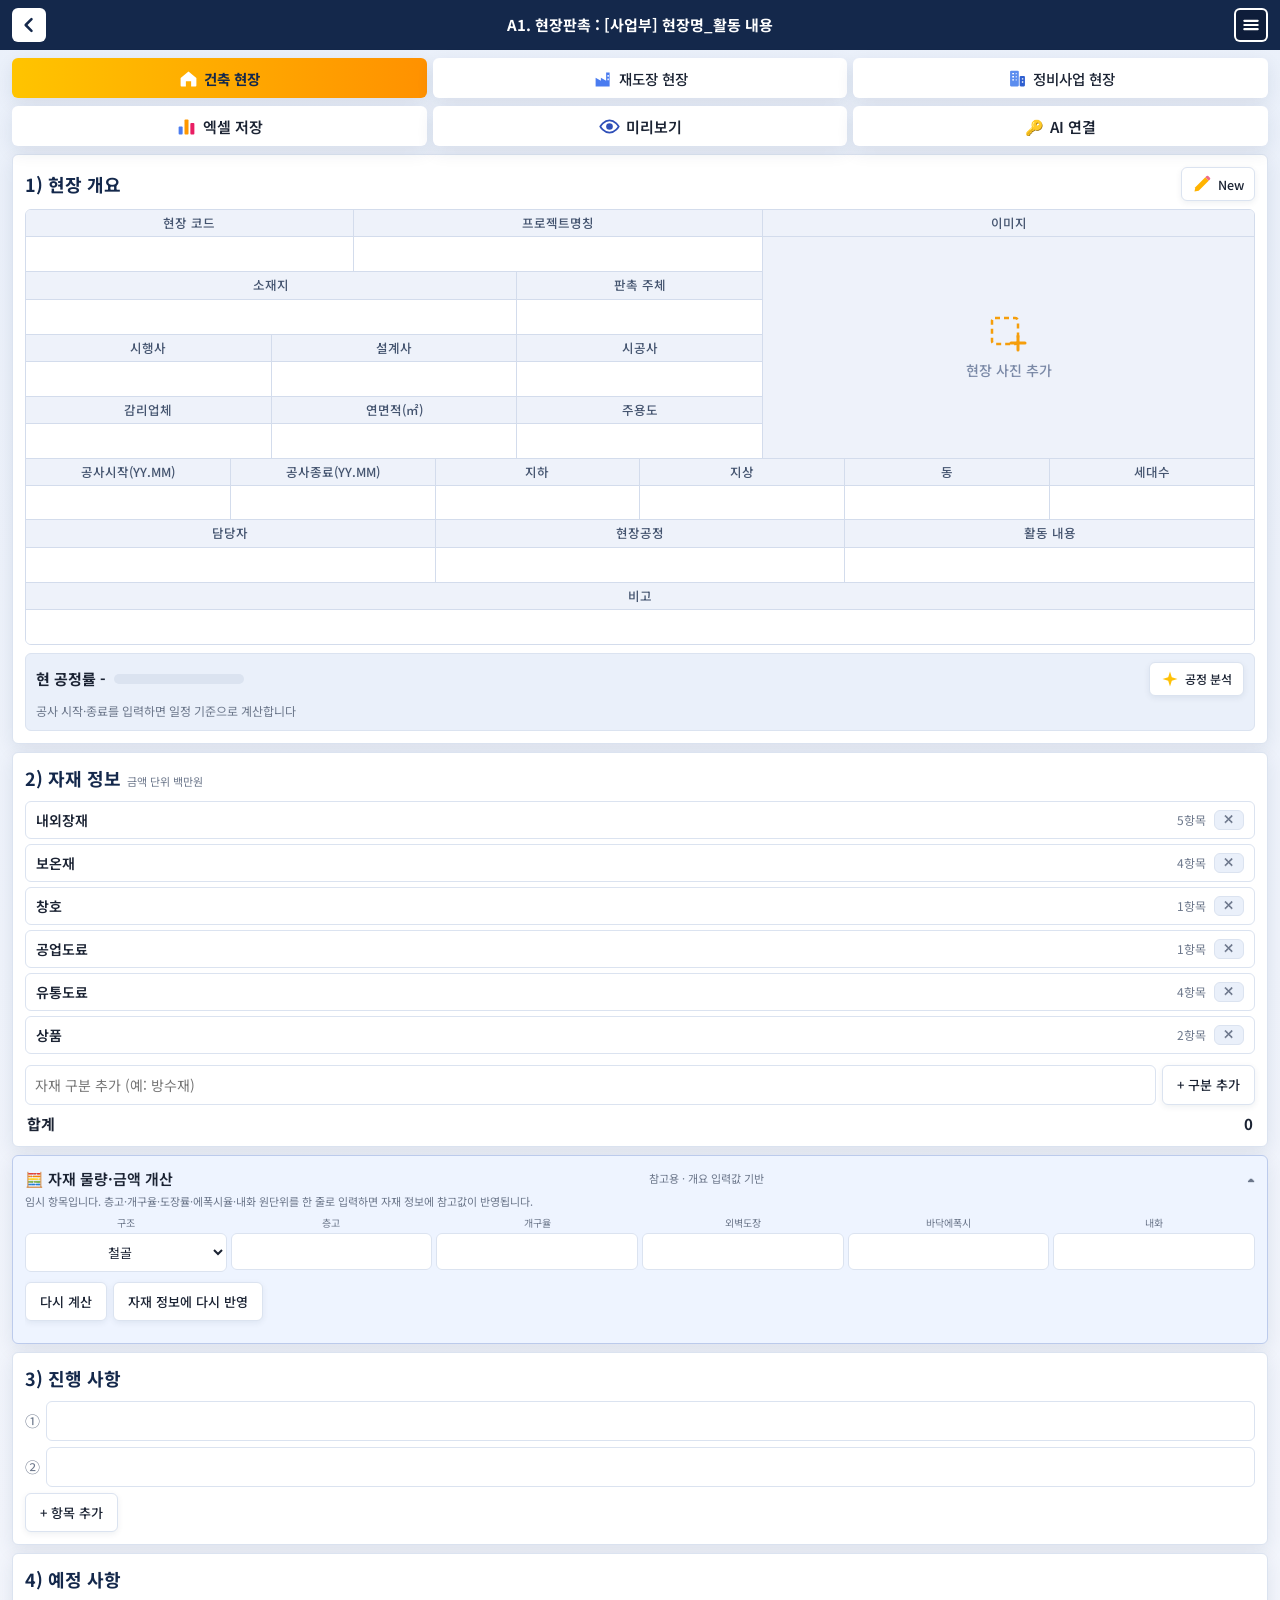
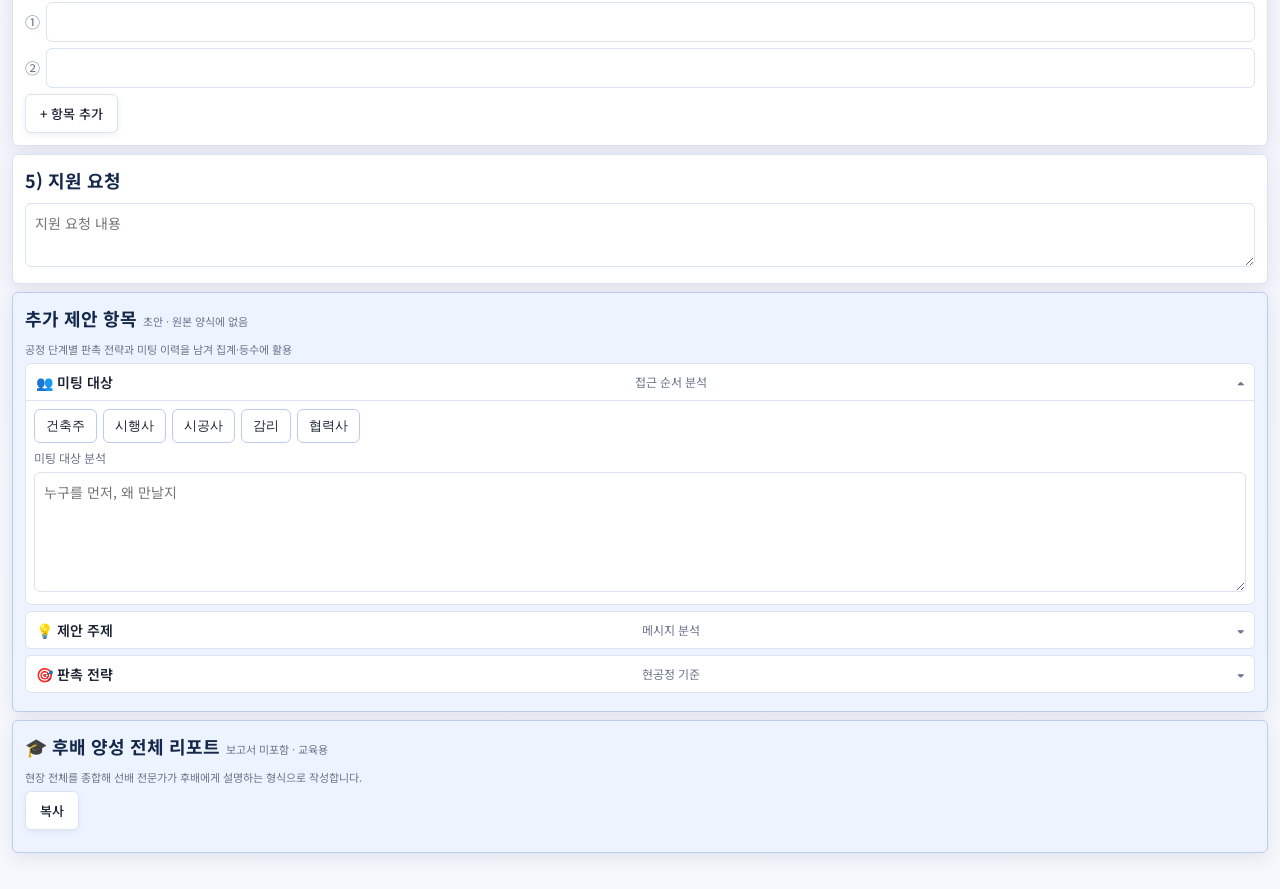
==== commit 1705f88e: "Add files via upload" ====
--- a/activity/index.html
+++ b/activity/index.html
@@ -156,7 +156,7 @@
 <body>
 <header><button class="hb l" id="hback" aria-label="뒤로"><svg viewBox="0 0 24 24" width="20" height="20" aria-hidden="true"><path d="M15 5l-7 7 7 7" stroke="#14284b" stroke-width="3" fill="none" stroke-linecap="round" stroke-linejoin="round"/></svg></button><div id="title"></div><button class="hb r" id="hmenu" aria-label="메뉴"><svg viewBox="0 0 24 24" width="20" height="20" aria-hidden="true"><path d="M4 7h16M4 12h16M4 17h16" stroke="#fff" stroke-width="2.6" stroke-linecap="round"/></svg></button></header>
 <div class="tabs" id="tabs"></div>
-<div class="bar" id="aibar"><button class="btn" id="btnp"><svg viewBox="0 0 24 24" width="22" height="22" aria-hidden="true"><circle cx="12" cy="12" r="9.3" fill="none" stroke="#19b27a" stroke-width="3" stroke-dasharray="3.1 2.9"/><circle cx="12" cy="12" r="7" fill="#19b27a"/><circle cx="12" cy="12" r="3" fill="#fff"/></svg><span>AI 교정</span></button><button class="btn" id="bxl"><svg viewBox="0 0 24 24" width="22" height="22" aria-hidden="true"><rect x="3" y="12" width="4.6" height="9" rx="1" fill="#4a7cf0"/><rect x="9.7" y="4" width="4.6" height="17" rx="1" fill="#ff9800"/><rect x="16.4" y="8" width="4.6" height="13" rx="1" fill="#e91e63"/></svg><span>엑셀 저장</span></button><button class="btn" id="bprev"><svg viewBox="0 0 24 24" width="22" height="22" aria-hidden="true"><path d="M1.5 12S5.5 5 12 5s10.5 7 10.5 7-4 7-10.5 7S1.5 12 1.5 12z" fill="#fff" stroke="#2f4fb8" stroke-width="2"/><circle cx="12" cy="12" r="3.8" fill="#2f4fb8"/></svg><span>미리보기</span></button></div>
+<div class="bar" id="aibar"><button class="btn" id="btnp"><svg viewBox="0 0 24 24" width="22" height="22" aria-hidden="true"><circle cx="12" cy="12" r="9.3" fill="none" stroke="#19b27a" stroke-width="3" stroke-dasharray="3.1 2.9"/><circle cx="12" cy="12" r="7" fill="#19b27a"/><circle cx="12" cy="12" r="3" fill="#fff"/></svg><span>AI 교정</span></button><button class="btn" id="bxl"><svg viewBox="0 0 24 24" width="22" height="22" aria-hidden="true"><rect x="3" y="12" width="4.6" height="9" rx="1" fill="#4a7cf0"/><rect x="9.7" y="4" width="4.6" height="17" rx="1" fill="#ff9800"/><rect x="16.4" y="8" width="4.6" height="13" rx="1" fill="#e91e63"/></svg><span>엑셀 저장</span></button><button class="btn" id="bprev"><svg viewBox="0 0 24 24" width="22" height="22" aria-hidden="true"><path d="M1.5 12S5.5 5 12 5s10.5 7 10.5 7-4 7-10.5 7S1.5 12 1.5 12z" fill="#fff" stroke="#2f4fb8" stroke-width="2"/><circle cx="12" cy="12" r="3.8" fill="#2f4fb8"/></svg><span>미리보기</span></button><button class="btn" id="bkey"><span>🔑</span><span id="bkeyt">AI 연결</span></button></div>
 <div class="msg" id="msg"></div>
 <main>
 <section id="fix"><h2>AI 교정 결과<small>적용할 항목만 체크</small></h2><div id="fixl"></div><div style="display:flex;gap:6px;margin-top:8px"><button class="btn" id="fixa">선택 적용</button><button class="btn" id="fixc">닫기</button></div></section>
@@ -230,6 +230,24 @@
 <div style="display:flex;gap:6px;width:100%"><button class="btn tb1" id="xt1">보고서</button><button class="btn tb1" id="xt2">참고자료</button><button class="btn" id="xfit">실제 크기</button><button class="btn" id="xsave">📊 저장</button><button class="btn" id="xclose">닫기</button></div></div>
 <div id="xbody" style="flex:1;overflow:auto;background:#e9edf3;padding:8px"></div></div>
 <script>
+const KEYMODE=true,AIK="coaton:aikey",AIM="claude-sonnet-4-6";
+const getK=()=>{try{return localStorage.getItem(AIK)||""}catch(e){return""}};
+const b64=bl=>new Promise(r=>{const f=new FileReader();f.onload=()=>r(String(f.result).split(",")[1]);f.readAsDataURL(bl)});
+async function callAI(input,opts={}){
+ const key=getK();let msgs=typeof input=="string"?[{role:"user",content:input}]:input.map(m=>({role:m.role,content:m.content}));
+ if(opts.images&&opts.images.length){const im=await Promise.all(opts.images.map(async b=>({type:"image",source:{type:"base64",media_type:b.type||"image/jpeg",data:await b64(b)}})));const l=msgs[msgs.length-1];l.content=[...im,{type:"text",text:l.content}]}
+ let r;try{r=await fetch("https://api.anthropic.com/v1/messages",{method:"POST",headers:{"content-type":"application/json","x-api-key":key,"anthropic-version":"2023-06-01","anthropic-dangerous-direct-browser-access":"true"},body:JSON.stringify({model:AIM,max_tokens:4096,messages:msgs,stream:!!opts.onText}),signal:opts.signal})}catch(e){throw{code:e.name=="AbortError"?"cancelled":"net",message:String(e.message||e)}}
+ if(!r.ok){const t=await r.text().catch(()=>"");throw{code:r.status==401||r.status==403?"bad_key":r.status==429?"rate_limited":"api",message:t.slice(0,200)}}
+ let text="";
+ if(opts.onText){const rd=r.body.getReader(),dc=new TextDecoder();let buf="";
+  for(;;){const {done,value}=await rd.read();if(done)break;buf+=dc.decode(value,{stream:true});const ls=buf.split("\n");buf=ls.pop();
+   for(const l of ls){if(!l.startsWith("data:"))continue;try{const j=JSON.parse(l.slice(5));if(j.type=="content_block_delta"&&j.delta&&j.delta.type=="text_delta"){text+=j.delta.text;opts.onText({text,delta:j.delta.text})}}catch(e){}}}}
+ else{const j=await r.json();text=(j.content||[]).filter(c=>c.type=="text").map(c=>c.text).join("")}
+ return {text,truncated:false}}
+function mkSample(){const s=(i,o)=>callAI(i,o);
+ s.json=async(i,o)=>{const r=await callAI(i,o),t=r.text.replace(/```json|```/g,"").trim(),a=t.indexOf("{"),b=t.lastIndexOf("}");try{return JSON.parse(a>=0?t.slice(a,b+1):t)}catch(e){throw{code:"parse",message:"JSON"}}};
+ s.limits=async()=>({images:true});return s}
+window.claude={use:async n=>n==="sample"&&getK()?mkSample():null};
 const $=id=>document.getElementById(id);
 const TYPES=[["A1","건축 현장"],["A2","재도장 현장"],["A3","정비사업 현장"]];
 let cur=0;
@@ -345,9 +363,12 @@
 document.addEventListener("input",e=>{if(e.target.classList)e.target.classList.remove("ai")});
 
 let SMP=null,imgBlob=null;
-(async()=>{try{SMP=window.claude?await claude.use("sample"):null}catch(e){}
- if(!SMP){["bov","bread"].forEach(k=>$(k).style.display="none");$("btnp").style.display="none";["btns","bwho","btopic","bcoach"].forEach(k=>$(k).style.display="none")}})();
-const ERR={not_granted:"Claude 사용 허용이 필요합니다.",rate_limited:"요청이 많습니다. 잠시 후 다시 시도하세요.",cancelled:"취소됨",images_unavailable:"이 환경에서는 이미지 읽기를 쓸 수 없습니다."};
+async function setupAI(){SMP=null;try{SMP=window.claude?await claude.use("sample"):null}catch(e){}
+ const on=!!SMP;["bov","bread","btnp","btns","bwho","btopic","bcoach"].forEach(k=>$(k).style.display=on?"":"none");
+ $("bkeyt").textContent=on?"AI 연결됨":"AI 연결"}
+setupAI();
+$("bkey").onclick=()=>{const v=prompt(getK()?"AI 키를 바꾸려면 새 키를, 지우려면 비우고 확인을 누르세요.":"Anthropic API 키(sk-ant-...)를 입력하세요. 이 기기의 브라우저에만 저장됩니다.","");if(v===null)return;try{v.trim()?localStorage.setItem(AIK,v.trim()):localStorage.removeItem(AIK)}catch(e){}setupAI().then(()=>say(getK()?"AI에 연결했습니다. 모든 AI 기능을 쓸 수 있습니다.":"AI 키를 지웠습니다."))};
+const ERR={not_granted:"Claude 사용 허용이 필요합니다.",rate_limited:"요청이 많습니다. 잠시 후 다시 시도하세요.",cancelled:"취소됨",images_unavailable:"이 환경에서는 이미지 읽기를 쓸 수 없습니다.",bad_key:"API 키가 올바르지 않습니다. 🔑 AI 연결에서 다시 입력하세요.",net:"네트워크 오류입니다. 연결을 확인하세요.",api:"AI 호출에 실패했습니다.",parse:"AI 응답을 읽지 못했습니다. 다시 시도하세요."};
 const say=t=>{$("msg").textContent=t;$("xmsg").textContent=t};
 const esc=t=>String(t).replace(/[&<>]/g,c=>({"&":"&amp;","<":"&lt;",">":"&gt;"}[c]));
 function shrink(f){return new Promise(r=>{const im=new Image();im.onload=()=>{const s=Math.min(1,1600/Math.max(im.width,im.height)),c=document.createElement("canvas");c.width=im.width*s;c.height=im.height*s;c.getContext("2d").drawImage(im,0,0,c.width,c.height);c.toBlob(b=>r(b),"image/jpeg",.85)};im.src=URL.createObjectURL(f)})}
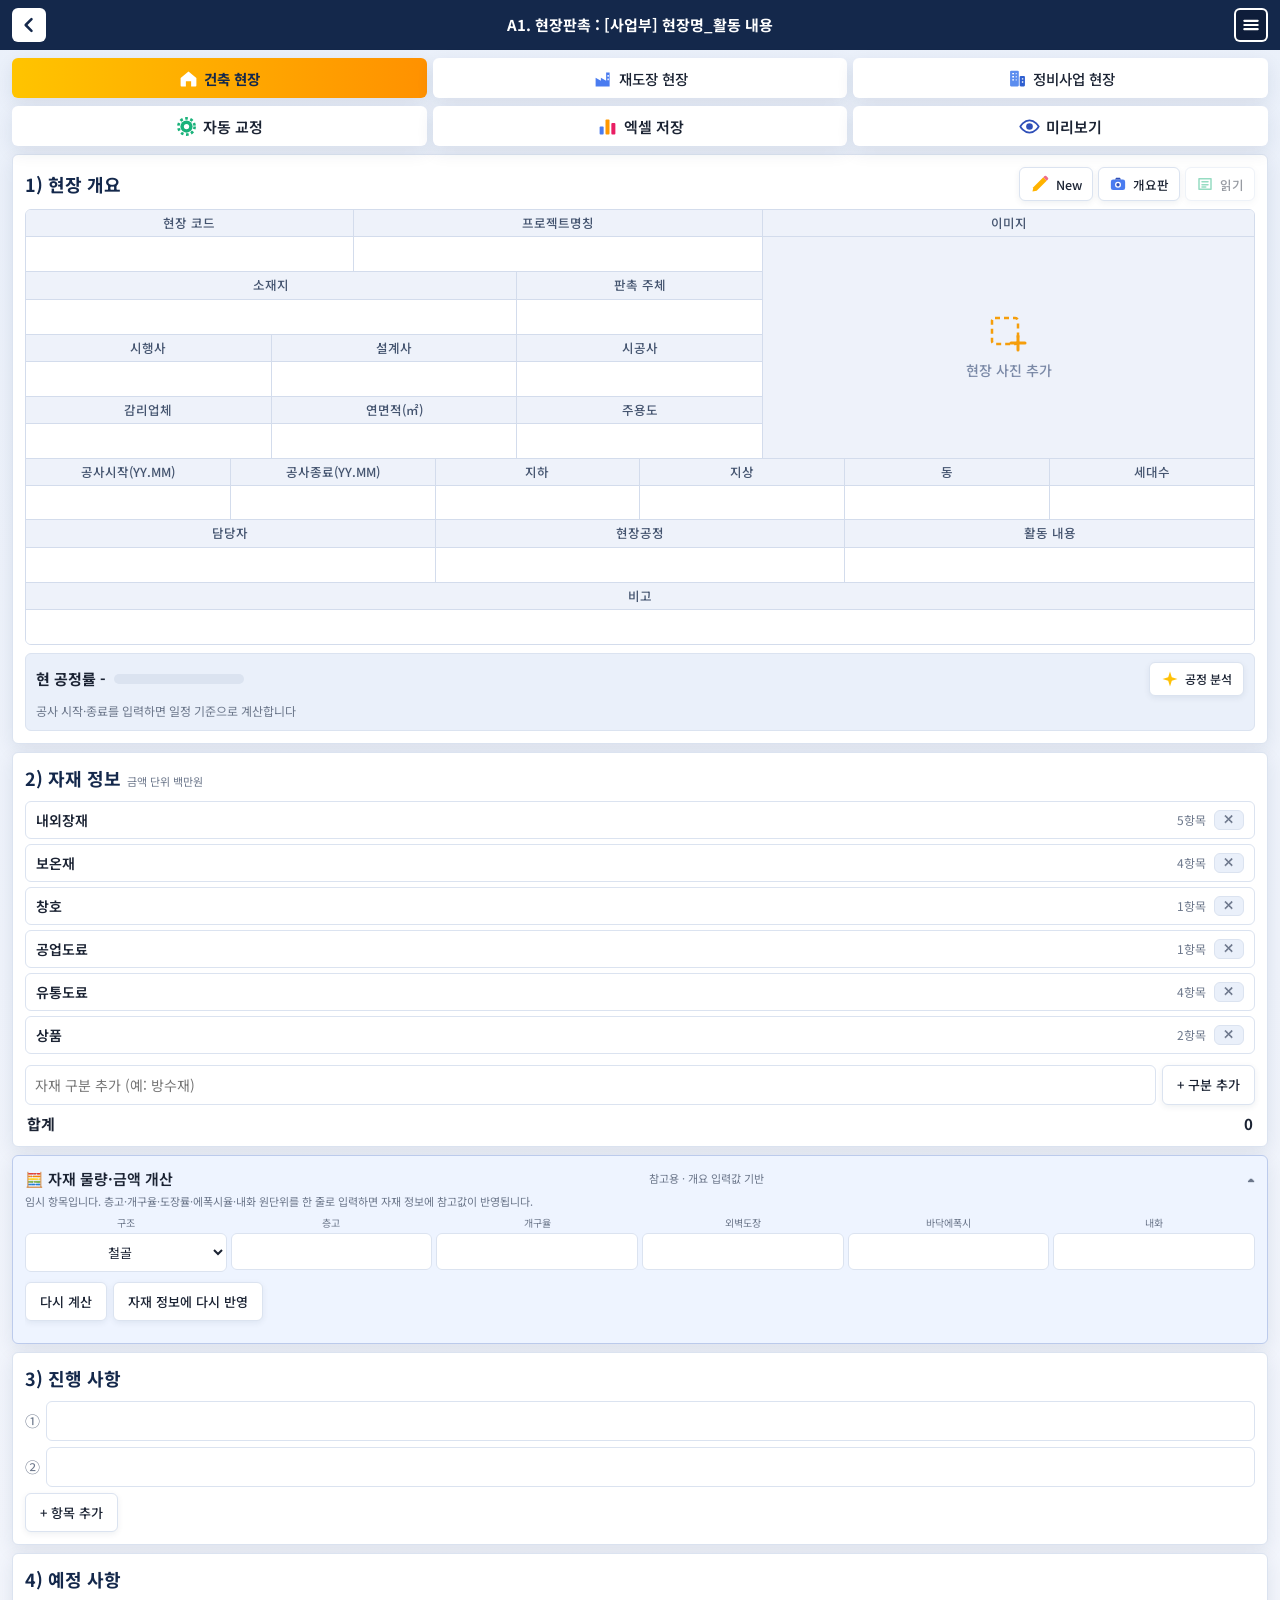
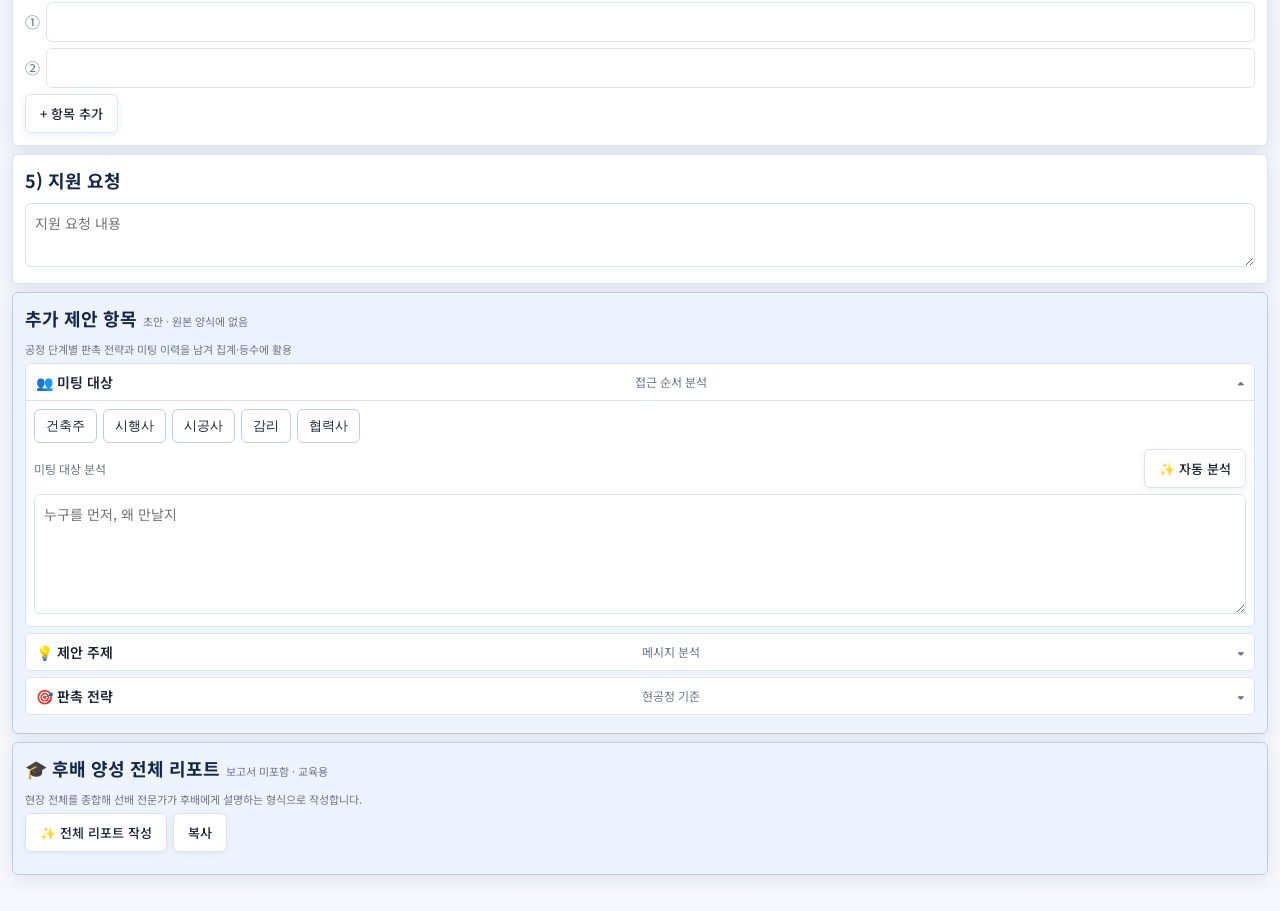
==== commit d4ad233f: "Add files via upload" ====
--- a/activity/index.html
+++ b/activity/index.html
@@ -156,10 +156,10 @@
 <body>
 <header><button class="hb l" id="hback" aria-label="뒤로"><svg viewBox="0 0 24 24" width="20" height="20" aria-hidden="true"><path d="M15 5l-7 7 7 7" stroke="#14284b" stroke-width="3" fill="none" stroke-linecap="round" stroke-linejoin="round"/></svg></button><div id="title"></div><button class="hb r" id="hmenu" aria-label="메뉴"><svg viewBox="0 0 24 24" width="20" height="20" aria-hidden="true"><path d="M4 7h16M4 12h16M4 17h16" stroke="#fff" stroke-width="2.6" stroke-linecap="round"/></svg></button></header>
 <div class="tabs" id="tabs"></div>
-<div class="bar" id="aibar"><button class="btn" id="btnp"><svg viewBox="0 0 24 24" width="22" height="22" aria-hidden="true"><circle cx="12" cy="12" r="9.3" fill="none" stroke="#19b27a" stroke-width="3" stroke-dasharray="3.1 2.9"/><circle cx="12" cy="12" r="7" fill="#19b27a"/><circle cx="12" cy="12" r="3" fill="#fff"/></svg><span>AI 교정</span></button><button class="btn" id="bxl"><svg viewBox="0 0 24 24" width="22" height="22" aria-hidden="true"><rect x="3" y="12" width="4.6" height="9" rx="1" fill="#4a7cf0"/><rect x="9.7" y="4" width="4.6" height="17" rx="1" fill="#ff9800"/><rect x="16.4" y="8" width="4.6" height="13" rx="1" fill="#e91e63"/></svg><span>엑셀 저장</span></button><button class="btn" id="bprev"><svg viewBox="0 0 24 24" width="22" height="22" aria-hidden="true"><path d="M1.5 12S5.5 5 12 5s10.5 7 10.5 7-4 7-10.5 7S1.5 12 1.5 12z" fill="#fff" stroke="#2f4fb8" stroke-width="2"/><circle cx="12" cy="12" r="3.8" fill="#2f4fb8"/></svg><span>미리보기</span></button><button class="btn" id="bkey"><span>🔑</span><span id="bkeyt">AI 연결</span></button></div>
+<div class="bar" id="aibar"><button class="btn" id="btnp"><svg viewBox="0 0 24 24" width="22" height="22" aria-hidden="true"><circle cx="12" cy="12" r="9.3" fill="none" stroke="#19b27a" stroke-width="3" stroke-dasharray="3.1 2.9"/><circle cx="12" cy="12" r="7" fill="#19b27a"/><circle cx="12" cy="12" r="3" fill="#fff"/></svg><span>자동 교정</span></button><button class="btn" id="bxl"><svg viewBox="0 0 24 24" width="22" height="22" aria-hidden="true"><rect x="3" y="12" width="4.6" height="9" rx="1" fill="#4a7cf0"/><rect x="9.7" y="4" width="4.6" height="17" rx="1" fill="#ff9800"/><rect x="16.4" y="8" width="4.6" height="13" rx="1" fill="#e91e63"/></svg><span>엑셀 저장</span></button><button class="btn" id="bprev"><svg viewBox="0 0 24 24" width="22" height="22" aria-hidden="true"><path d="M1.5 12S5.5 5 12 5s10.5 7 10.5 7-4 7-10.5 7S1.5 12 1.5 12z" fill="#fff" stroke="#2f4fb8" stroke-width="2"/><circle cx="12" cy="12" r="3.8" fill="#2f4fb8"/></svg><span>미리보기</span></button></div>
 <div class="msg" id="msg"></div>
 <main>
-<section id="fix"><h2>AI 교정 결과<small>적용할 항목만 체크</small></h2><div id="fixl"></div><div style="display:flex;gap:6px;margin-top:8px"><button class="btn" id="fixa">선택 적용</button><button class="btn" id="fixc">닫기</button></div></section>
+<section id="fix"><h2>교정 결과<small>적용할 항목만 체크</small></h2><div id="fixl"></div><div style="display:flex;gap:6px;margin-top:8px"><button class="btn" id="fixa">선택 적용</button><button class="btn" id="fixc">닫기</button></div></section>
 <section>
 <div class="sh"><h2>1) 현장 개요</h2><div><button class="btn" id="bnew"><svg viewBox="0 0 24 24" width="20" height="20" aria-hidden="true"><path d="M3 21l1-5L16 4l4 4L8 20z" fill="#ffb300"/><path d="M16 4l4 4 1.5-1.5a1.4 1.4 0 0 0 0-2L19.5 2.5a1.4 1.4 0 0 0-2 0z" fill="#ef6c8a"/></svg><span id="bnewt">New</span></button><button class="btn" id="bov"><svg viewBox="0 0 24 24" width="18" height="18" aria-hidden="true"><rect x="2.5" y="6" width="19" height="14" rx="3" fill="#4a7cf0"/><path d="M8 6l1.5-2.5h5L16 6z" fill="#2f4fb8"/><circle cx="12" cy="13" r="4" fill="#fff"/><circle cx="12" cy="13" r="2.2" fill="#2f4fb8"/></svg><span id="bovt">개요판</span></button><button class="btn" id="bread" disabled><svg viewBox="0 0 24 24" width="18" height="18" aria-hidden="true"><path d="M4 5h16v14H4z" fill="#fff" stroke="#19b27a" stroke-width="2" stroke-linejoin="round"/><path d="M8 9h8M8 13h8M8 16h5" stroke="#19b27a" stroke-width="2" stroke-linecap="round"/></svg><span>읽기</span></button></div></div>
 <div class="ph" id="pbtn" style="display:none"><img id="pimg" alt=""></div><input type="file" id="pf" accept="image/*" hidden>
@@ -207,14 +207,14 @@
 <p class="note">공정 단계별 판촉 전략과 미팅 이력을 남겨 집계·등수에 활용</p>
 <details class="dd" open><summary>👥 미팅 대상 <span>접근 순서 분석</span></summary><div class="ddb">
 <div class="chips" id="who"></div>
-<div class="lh"><label style="margin:0">미팅 대상 분석</label><button class="btn mini" id="bwho">✨ AI 분석</button></div>
+<div class="lh"><label style="margin:0">미팅 대상 분석</label><button class="btn mini" id="bwho">✨ 자동 분석</button></div>
 <textarea id="ana_who" data-pf placeholder="누구를 먼저, 왜 만날지"></textarea></div></details>
 <details class="dd"><summary>💡 제안 주제 <span>메시지 분석</span></summary><div class="ddb">
 <div class="chips" id="topic"></div>
-<div class="lh"><label style="margin:0">제안 주제 분석</label><button class="btn mini" id="btopic">✨ AI 분석</button></div>
+<div class="lh"><label style="margin:0">제안 주제 분석</label><button class="btn mini" id="btopic">✨ 자동 분석</button></div>
 <textarea id="ana_topic" data-pf placeholder="이 현장에서 통할 제안 포인트"></textarea></div></details>
 <details class="dd"><summary>🎯 판촉 전략 <span>현공정 기준</span></summary><div class="ddb">
-<div class="lh"><label style="margin:0">판촉 전략</label><button class="btn mini" id="btns">✨ AI 분석</button></div>
+<div class="lh"><label style="margin:0">판촉 전략</label><button class="btn mini" id="btns">✨ 자동 분석</button></div>
 <textarea id="strategy" data-pf style="min-height:170px" placeholder="현공정에서 접근할 대상과 제안 포인트"></textarea></div></details>
 </section>
 
@@ -230,24 +230,6 @@
 <div style="display:flex;gap:6px;width:100%"><button class="btn tb1" id="xt1">보고서</button><button class="btn tb1" id="xt2">참고자료</button><button class="btn" id="xfit">실제 크기</button><button class="btn" id="xsave">📊 저장</button><button class="btn" id="xclose">닫기</button></div></div>
 <div id="xbody" style="flex:1;overflow:auto;background:#e9edf3;padding:8px"></div></div>
 <script>
-const KEYMODE=true,AIK="coaton:aikey",AIM="claude-sonnet-4-6";
-const getK=()=>{try{return localStorage.getItem(AIK)||""}catch(e){return""}};
-const b64=bl=>new Promise(r=>{const f=new FileReader();f.onload=()=>r(String(f.result).split(",")[1]);f.readAsDataURL(bl)});
-async function callAI(input,opts={}){
- const key=getK();let msgs=typeof input=="string"?[{role:"user",content:input}]:input.map(m=>({role:m.role,content:m.content}));
- if(opts.images&&opts.images.length){const im=await Promise.all(opts.images.map(async b=>({type:"image",source:{type:"base64",media_type:b.type||"image/jpeg",data:await b64(b)}})));const l=msgs[msgs.length-1];l.content=[...im,{type:"text",text:l.content}]}
- let r;try{r=await fetch("https://api.anthropic.com/v1/messages",{method:"POST",headers:{"content-type":"application/json","x-api-key":key,"anthropic-version":"2023-06-01","anthropic-dangerous-direct-browser-access":"true"},body:JSON.stringify({model:AIM,max_tokens:4096,messages:msgs,stream:!!opts.onText}),signal:opts.signal})}catch(e){throw{code:e.name=="AbortError"?"cancelled":"net",message:String(e.message||e)}}
- if(!r.ok){const t=await r.text().catch(()=>"");throw{code:r.status==401||r.status==403?"bad_key":r.status==429?"rate_limited":"api",message:t.slice(0,200)}}
- let text="";
- if(opts.onText){const rd=r.body.getReader(),dc=new TextDecoder();let buf="";
-  for(;;){const {done,value}=await rd.read();if(done)break;buf+=dc.decode(value,{stream:true});const ls=buf.split("\n");buf=ls.pop();
-   for(const l of ls){if(!l.startsWith("data:"))continue;try{const j=JSON.parse(l.slice(5));if(j.type=="content_block_delta"&&j.delta&&j.delta.type=="text_delta"){text+=j.delta.text;opts.onText({text,delta:j.delta.text})}}catch(e){}}}}
- else{const j=await r.json();text=(j.content||[]).filter(c=>c.type=="text").map(c=>c.text).join("")}
- return {text,truncated:false}}
-function mkSample(){const s=(i,o)=>callAI(i,o);
- s.json=async(i,o)=>{const r=await callAI(i,o),t=r.text.replace(/```json|```/g,"").trim(),a=t.indexOf("{"),b=t.lastIndexOf("}");try{return JSON.parse(a>=0?t.slice(a,b+1):t)}catch(e){throw{code:"parse",message:"JSON"}}};
- s.limits=async()=>({images:true});return s}
-window.claude={use:async n=>n==="sample"&&getK()?mkSample():null};
 const $=id=>document.getElementById(id);
 const TYPES=[["A1","건축 현장"],["A2","재도장 현장"],["A3","정비사업 현장"]];
 let cur=0;
@@ -362,13 +344,8 @@
 ["ps","pe"].forEach(k=>$(k).addEventListener("input",calcTerm));
 document.addEventListener("input",e=>{if(e.target.classList)e.target.classList.remove("ai")});
 
-let SMP=null,imgBlob=null;
-async function setupAI(){SMP=null;try{SMP=window.claude?await claude.use("sample"):null}catch(e){}
- const on=!!SMP;["bov","bread","btnp","btns","bwho","btopic","bcoach"].forEach(k=>$(k).style.display=on?"":"none");
- $("bkeyt").textContent=on?"AI 연결됨":"AI 연결"}
-setupAI();
-$("bkey").onclick=()=>{const v=prompt(getK()?"AI 키를 바꾸려면 새 키를, 지우려면 비우고 확인을 누르세요.":"Anthropic API 키(sk-ant-...)를 입력하세요. 이 기기의 브라우저에만 저장됩니다.","");if(v===null)return;try{v.trim()?localStorage.setItem(AIK,v.trim()):localStorage.removeItem(AIK)}catch(e){}setupAI().then(()=>say(getK()?"AI에 연결했습니다. 모든 AI 기능을 쓸 수 있습니다.":"AI 키를 지웠습니다."))};
-const ERR={not_granted:"Claude 사용 허용이 필요합니다.",rate_limited:"요청이 많습니다. 잠시 후 다시 시도하세요.",cancelled:"취소됨",images_unavailable:"이 환경에서는 이미지 읽기를 쓸 수 없습니다.",bad_key:"API 키가 올바르지 않습니다. 🔑 AI 연결에서 다시 입력하세요.",net:"네트워크 오류입니다. 연결을 확인하세요.",api:"AI 호출에 실패했습니다.",parse:"AI 응답을 읽지 못했습니다. 다시 시도하세요."};
+let imgBlob=null;
+const ERR={cancelled:"취소됨",net:"네트워크 오류입니다. 연결을 확인하세요.",parse:"결과를 읽지 못했습니다. 다시 시도하세요."};
 const say=t=>{$("msg").textContent=t;$("xmsg").textContent=t};
 const esc=t=>String(t).replace(/[&<>]/g,c=>({"&":"&amp;","<":"&lt;",">":"&gt;"}[c]));
 function shrink(f){return new Promise(r=>{const im=new Image();im.onload=()=>{const s=Math.min(1,1600/Math.max(im.width,im.height)),c=document.createElement("canvas");c.width=im.width*s;c.height=im.height*s;c.getContext("2d").drawImage(im,0,0,c.width,c.height);c.toBlob(b=>r(b),"image/jpeg",.85)};im.src=URL.createObjectURL(f)})}
@@ -377,37 +354,17 @@
 $("pfo").addEventListener("change",async e=>{const f=e.target.files[0];if(!f)return;setOv(await shrink(f));e.target.value="";say("개요판 사진을 불러왔습니다. 읽기 버튼을 눌러 항목을 채우세요.")});
 $("bread").onclick=()=>runOcr();
 
-async function runOcr(){
- if(!SMP){say("이 화면에서는 AI 읽기를 쓸 수 없습니다. Claude 앱 안에서 열어 주세요.");return}
- if(!imgBlob){say("먼저 개요판 버튼으로 사진을 불러오세요.");return}
- say("개요판을 읽는 중...");
- const keys=["code","nm","addr","own","des","con","sup2","area","use","ps","pe","b1","f1","dong","unit","stage","rem","bid","win"];
- try{
-  const d=await SMP.json("첨부 이미지는 건설 현장 공사 개요판입니다. 보이는 내용만 읽어 JSON 객체 하나로만 답하세요(설명·코드블록 금지). 키: code=현장코드, nm=프로젝트(공사)명칭, addr=소재지, own=시행사(건축주), des=설계사, con=시공사, sup2=감리업체, area=연면적(숫자와 콤마만), use=주용도, ps=공사시작(YY.MM), pe=공사종료(YY.MM), b1=지하층수(숫자), f1=지상층수(숫자), dong=동수(숫자), unit=세대수(숫자), stage=현공정, bid=입찰 게시일(YYYY-MM-DD, 입찰·공고 정보가 있을 때만), win=수주업체(수주·시공 업체, 보일 때만), rem=비고(개요판의 기타 사항·특이사항을 핵심만 한 줄 30자 이내로 요약, 나열·문장 금지, 없으면 빈 문자열). 이미지에 없거나 불확실하면 빈 문자열. 추측 금지.",{images:[imgBlob]});
-  let n=0;keys.forEach(k=>{let v=d&&d[k];const el=$(k);if(v&&k==="rem"){v=String(v).replace(/\s+/g," ").trim();if(v.length>40)v=v.slice(0,38).replace(/[,，、·\s]+$/,"")+"…"}if(v&&!el.value){el.value=String(v);el.classList.add("ai");n++}});
-  syncA2();title();calcTerm();schedEst();schedStg();say(n?n+"개 항목을 채웠습니다. 파란색 칸은 AI가 읽은 값이니 확인하세요.":"새로 채울 항목이 없습니다.");
- }catch(e){say(ERR[e.code]||"읽기에 실패했습니다. 사진을 더 선명하게 찍어 다시 시도하세요.")}
-}
-
 let FIX=[];
-$("btnp").onclick=async()=>{
+$("btnp").onclick=()=>{
  const els=[...document.querySelectorAll("[data-pf]")].filter(e=>e.value.trim());
  if(!els.length){say("교정할 내용이 없습니다.");return}
- const src={};els.forEach((e,i)=>src[i]=e.value);
- say("AI 교정 중...");
- try{
-  const d=await SMP.json("다음 JSON의 각 값에서 한국어 맞춤법, 띄어쓰기, 오탈자만 바로잡으세요. 의미와 어조는 바꾸지 말고, 고유명사(회사·현장·인명·주소), 숫자, 날짜, 단위, 제품명·약어(G/S, M/T 등)는 그대로 두세요. 같은 키를 가진 JSON 객체 하나로만 답하세요(설명 금지).\n"+JSON.stringify(src));
-  FIX=els.map((e,i)=>({e,o:e.value,n:d&&typeof d[i]=="string"?d[i].trim():""})).filter(c=>c.n&&c.n!==c.o.trim());
-  if(!FIX.length){$("fix").style.display="none";say("교정할 부분이 없습니다 👍");return}
-  $("fixl").innerHTML=FIX.map((c,i)=>`<div class="diff"><label><input type="checkbox" checked data-i="${i}"><span><s>${esc(c.o)}</s><br><b>${esc(c.n)}</b></span></label></div>`).join("");
-  $("fix").style.display="block";say(FIX.length+"곳을 고쳤습니다. 맨 위 결과를 확인하세요.");scrollTo(0,0);
- }catch(e){say(ERR[e.code]||"교정에 실패했습니다. 다시 시도하세요.")}
-};
+ FIX=els.map(e=>({e,o:e.value,n:localFix(e.value)})).filter(c=>c.n&&c.n!==c.o.trim());
+ if(!FIX.length){$("fix").style.display="none";say("교정할 부분이 없습니다 👍");return}
+ $("fixl").innerHTML=FIX.map((c,i)=>`<div class="diff"><label><input type="checkbox" checked data-i="${i}"><span><s>${esc(c.o)}</s><br><b>${esc(c.n)}</b></span></label></div>`).join("");
+ $("fix").style.display="block";say(FIX.length+"곳을 고쳤습니다. 맨 위 결과를 확인하세요.");scrollTo(0,0)};
 $("fixa").onclick=()=>{$("fixl").querySelectorAll("input:checked").forEach(c=>{const f=FIX[+c.dataset.i];f.e.value=f.n});$("fix").style.display="none";syncA2();title();say("교정을 적용했습니다.")};
 $("fixc").onclick=()=>{$("fix").style.display="none"};
 
-const ROLE="당신은 건축 현장 영업 경력 20년 이상의 마감재(도료·단열재·창호) 전문가입니다. ";
-const RULE="\n\n규칙: 입력된 현장 정보에 근거할 것. 없는 정보는 지어내지 말고 확인 필요로 적을 것. 업계 일반 원칙은 일반적으로 라고 밝힐 것. 단가·점유율·경쟁사 수치는 만들지 말 것. 마크다운 기호(#, *, **) 없이 번호와 줄바꿈만 쓸 것. 한국어로 작성.\n\n";
 function siteInfo(withAna){
  const f=k=>$(k).value&&(L[k]+": "+$(k).value);
  const base=["nm","addr","use","area","unit","b1","f1","con","own","des","sup2","ps","pe","stage","rem"].map(f).filter(Boolean);
@@ -421,24 +378,103 @@
  if(cur==1)t+=a2Info();
  return t;
 }
-async function runItem(btn,out,ask){
- const info=siteInfo(false);if(!info){say("개요 항목을 먼저 입력하거나 개요판 사진을 읽어 오세요.");return}
- btn.disabled=true;say("분석 중... 30초 안팎 걸립니다.");
- try{const r=await SMP(ROLE+ask+RULE+info);$(out).value=r.text.trim();say("분석했습니다. 현장 사실과 맞는지 확인·수정하세요.")}
- catch(e){say(ERR[e.code]||"분석에 실패했습니다. 다시 시도하세요.")}
- finally{btn.disabled=false}
-}
-$("bwho").onclick=()=>runItem($("bwho"),"ana_who","아래 현장의 '미팅 대상' 항목만 분석하세요. 건축주·시행사·시공사·감리·협력사 각각에 대해 우선순위, 현공정에서의 관심사, 접근 방법을 한 줄씩 쓰고, 마지막에 이번에 먼저 만날 1~2곳과 이유를 쓰세요. 12줄 이내. 다른 항목(제안 주제·전략)은 쓰지 마세요.");
-$("btopic").onclick=()=>runItem($("btopic"),"ana_topic","아래 현장의 '제안 주제' 항목만 분석하세요. 공기 단축, 비용 절감, 품질·하자, 친환경·인증 각각에 대해 이 현장의 규모·용도·공정에서 건축주에게 통할 포인트와 연결되는 우리 자재를 한 줄씩 쓰고, 마지막에 이번 미팅에서 앞세울 주제 1~2개와 이유를 쓰세요. 12줄 이내. 다른 항목은 쓰지 마세요.");
-$("btns").onclick=()=>runItem($("btns"),"strategy","아래 현장의 '판촉 전략' 항목만 분석하세요. 8~12줄로 1. 현공정 진단(지금 공정, 다음 공정, 우리 자재 진입 시점까지 남은 시간) 2. 접근 대상과 이유 3. 우선 자재와 이유 4. 제안 포인트(공기 단축·비용 절감) 5. 다음 행동(2~3주 안)을 쓰세요. 다른 항목은 쓰지 마세요.");
-$("bcoach").onclick=async()=>{
- const info=siteInfo(true);if(!info){say("개요 항목을 먼저 입력하거나 개요판 사진을 읽어 오세요.");return}
- const out=$("coachrep");$("bcoach").disabled=true;out.textContent="Thinking...";say("전체 리포트 작성 중... 1분 안팎 걸립니다.");
- const ask="아래 현장 전체를 종합 분석해 후배 영업사원 양성용 리포트를 쓰세요. 구성: 1. 현장 한눈에 보기(규모·용도·공정 3줄) 2. 현공정 진단과 타이밍 3. 미팅 대상별 접근 전략(건축주·시행사·시공사·감리·협력사) 4. 제안 주제와 메시지(공기 단축·비용 절감 중심) 5. 자재별 기회와 진입 시점(내외장재·보온재·창호·공업도료·유통도료) 6. 판단 근거(왜 이렇게 판단하는지) 7. 흔한 실수 3가지 8. 현장 관리자 미팅 질문 5개 9. 추가로 확인할 정보 10. 다음 2~3주 체크리스트. 후배가 배울 수 있도록 각 항목에 이유를 함께 설명하고, 40~60줄로 작성하세요.";
- try{await SMP(ROLE+ask+RULE+info,{onText:({text})=>{out.textContent=text}});say("전체 리포트를 작성했습니다.")}
- catch(e){out.textContent=e.text||"";say(ERR[e.code]||"리포트 작성에 실패했습니다. 다시 시도하세요.")}
- finally{$("bcoach").disabled=false}
-};
+/* ===== 무료 자체 엔진 (API 키·과금 없음) ===== */
+const V=k=>{const e=$(k);return e?String(e.value||"").trim():""};
+function loadScript(u){return new Promise((ok,no)=>{const s=document.createElement("script");s.src=u;s.onload=ok;s.onerror=()=>no({code:"net"});document.head.appendChild(s)})}
+async function ocrText(blob){
+ if(!window.Tesseract)await loadScript("https://cdn.jsdelivr.net/npm/tesseract.js@5/dist/tesseract.min.js");
+ const r=await Tesseract.recognize(blob,"kor+eng",{logger:m=>{if(m.status&&typeof m.progress=="number")say("개요판 읽는 중... "+Math.round(m.progress*100)+"% ("+(m.status=="recognizing text"?"글자 인식":"준비")+")")}});
+ return r.data.text||""}
+function parseOv(raw){
+ const lines=raw.split(/\n/).map(s=>s.replace(/[|｜]/g," ").replace(/\s+/g," ").trim()).filter(Boolean),out={};
+ const F=[["nm",/(공\s?사\s?명|사\s?업\s?명|건\s?설\s?명|프로젝트\s?명?|현\s?장\s?명)/],["addr",/(대\s?지\s?위\s?치|현\s?장\s?위\s?치|소\s?재\s?지|위\s?치|주\s?소)/],["own",/(건\s?축\s?주|시\s?행\s?사|사\s?업\s?주|발\s?주\s?(?:자|처)?)/],["des",/(설\s?계\s?(?:자|사|업\s?체)?)/],["con",/(시\s?공\s?(?:자|사|업\s?체)?)/],["sup2",/(감\s?리\s?(?:자|사|업\s?체|단)?)/],["area",/(연\s?면\s?적)/],["use",/(주\s?용\s?도|용\s?도)/]];
+ lines.forEach((ln,i)=>{F.forEach(([k,re])=>{if(out[k])return;const m=ln.match(re);if(!m)return;
+  let v=ln.slice(m.index+m[0].length).replace(/^[\s:：.\-·]+/,"").trim();
+  if(!v&&lines[i+1]&&!F.some(([,r])=>r.test(lines[i+1])))v=lines[i+1];
+  if(k==="area"){const n=v.match(/\d[\d,]*(?:\.\d+)?/);v=n?n[0]:""}
+  if(v)out[k]=v})});
+ const all=lines.join("\n"),ti=lines.findIndex(l=>/공\s?사\s?기\s?간|공\s?기/.test(l));
+ if(ti>=0){const ds=[...(lines[ti]+" "+(lines[ti+1]||"")).matchAll(/(\d{2,4})\s*[.\-/년]\s*(\d{1,2})/g)].map(m=>m[1].slice(-2)+"."+m[2].padStart(2,"0"));if(ds[0])out.ps=ds[0];if(ds[1])out.pe=ds[1]}
+ let m;if(m=all.match(/지\s?하\s*(\d+)\s*층?/))out.b1=m[1];if(m=all.match(/지\s?상\s*(\d+)\s*층?/))out.f1=m[1];
+ if(m=all.match(/(\d{1,3})\s*개?\s*동(?![가-힣])/))out.dong=m[1];if(m=all.match(/([\d,]+)\s*세\s?대/))out.unit=m[1];
+ return out}
+async function runOcr(){
+ if(!imgBlob){say("먼저 개요판 버튼으로 사진을 불러오세요.");return}
+ say("개요판을 읽는 중... (처음에는 글자 데이터를 내려받느라 1~2분 걸릴 수 있습니다)");$("bread").disabled=true;
+ try{
+  const d=parseOv(await ocrText(imgBlob));
+  const keys=["nm","addr","own","des","con","sup2","area","use","ps","pe","b1","f1","dong","unit"];
+  let n=0;keys.forEach(k=>{const v=d[k],el=$(k);if(v&&el&&!el.value){el.value=String(v);el.classList.add("ai");n++}});
+  syncA2();title();calcTerm();schedEst();schedStg();say(n?n+"개 항목을 채웠습니다. 파란색 칸은 사진에서 읽은 값이니 반드시 확인하세요.":"읽을 수 있는 항목이 없었습니다. 사진을 더 선명하고 정면에서 다시 찍어 보세요.");
+ }catch(e){say(e&&e.code=="net"?"글자 인식 엔진을 내려받지 못했습니다. 인터넷 연결을 확인하세요.":"읽기에 실패했습니다. 사진을 더 선명하게 찍어 다시 시도하세요.")}
+ finally{$("bread").disabled=!imgBlob}
+}
+const TYPO=[[/몇일/g,"며칠"],[/되요/g,"돼요"],[/안되/g,"안 되"],[/않됩니다/g,"안 됩니다"],[/할수/g,"할 수"],[/있을수/g,"있을 수"],[/수있/g,"수 있"],[/수없/g,"수 없"],[/것같/g,"것 같"],[/읍니다/g,"습니다"],[/됬/g,"됐"],[/갈께/g,"갈게"],[/할께/g,"할게"],[/금새/g,"금세"],[/웬지/g,"왠지"],[/오랫만/g,"오랜만"],[/어떻게든지/g,"어떻게든지"],[/설레임/g,"설렘"],[/바램/g,"바람"]];
+function localFix(s){let t=s.replace(/[ \t]{2,}/g," ").replace(/ +([,.?!])/g,"$1").replace(/,(?=[가-힣A-Za-z])/g,", ").replace(/\.(?=[가-힣])/g,". ").replace(/[ \t]+$/gm,"").trim();
+ TYPO.forEach(([a,b])=>{t=t.replace(a,b)});return t}
+/* 현공정별 판촉 지식 */
+const SK={
+"부지조성":{next:"토목(굴착·흙막이)",ord:["시행사","건축주","시공사","감리","협력사"],now:"가설·부지 정리 단계라 도장·단열·창호 시공은 아직 멀었습니다. 시방이 정해지기 전에 의사결정자와 관계를 만드는 시기입니다.",mat:"지금은 납품보다 시방 선점(설계 도서에 우리 제품·공법이 반영되게 하는 것)이 목표입니다.",act:["설계사·시행사에 외장·마감 시방 협의 일정 확인","시공사 공무·현장소장 연락처 확보"]},
+"토목":{next:"기초",ord:["시공사","시행사","건축주","감리","협력사"],now:"굴착·흙막이 중심이라 마감 자재와는 거리가 있지만, 지하 방수·바닥 사양 협의가 시작되는 시기입니다.",mat:"지하 방수, 바닥 에폭시, 주차장 도장 사양을 설계 단계에서 확인합니다.",act:["지하·주차장 마감 사양 확인","시공사 공무에 사례 자료 전달"]},
+"기초":{next:"지상골조",ord:["시공사","감리","시행사","건축주","협력사"],now:"골조 착수 직전으로 외장·단열·창호 시방이 확정되기 시작하는 시기입니다.",mat:"철골 구조라면 내화도료 사양·시기, 외벽 도장·단열 시방 확정 일정을 확인합니다.",act:["내화·외장 시방 확정 시점 문의","시험성적서·인증서 사전 제출 준비"]},
+"지상골조":{next:"외장·마감",ord:["시공사","건축주","감리","시행사","협력사"],now:"외장·창호·단열 시방과 발주가 확정되는 가장 중요한 시기입니다. 제안이 가장 잘 먹히는 적기입니다.",mat:"외벽 도장·단열재·창호, 철골 내화도료 협의를 이 시기에 마무리해야 합니다.",act:["외장 마감 확정 여부와 일정 확인","건축주·시공사 미팅 요청(공기 단축·비용 절감 자료 지참)","협력사 후보 파악"]},
+"외장·마감":{next:"내부마감",ord:["협력사","시공사","감리","건축주","시행사"],now:"외벽 도장·단열·창호 시공이 진행 중이라 즉시 납품·시공 협의가 가능한 시기입니다.",mat:"외부 물량을 확정하고, 내부 도장·바닥 에폭시·주차장 발주 준비를 챙깁니다.",act:["협력사와 물량·납기 협의","내부 마감 발주 시점 확인","감리 검수 기준 확인"]},
+"내부마감":{next:"준공",ord:["협력사","시공사","감리","시행사","건축주"],now:"내부 도장·바닥·주차장 마감이 진행 중이라 발주 시점이 임박했거나 이미 지난 경우가 많습니다.",mat:"내부 도장, 바닥 에폭시, 주차장 마감의 잔여 물량과 검수·하자 대응을 확인합니다.",act:["잔여 물량·납기 확인","검수 일정 확인","준공 후 유지보수 접점 확보"]},
+"준공":{next:"하자보수·유지관리",ord:["건축주","시행사","시공사","감리","협력사"],now:"시공이 끝난 단계라 신규 납품보다 하자 보수·유지관리 도장과 후속 현장 소개가 기회입니다.",mat:"하자 보수·정기 유지보수 도장, 인근·동일 시행사 후속 현장을 노립니다.",act:["하자 접수 창구 확인","동일 시행사·시공사 후속 현장 문의"]}};
+const RT={건축주:"공기·비용과 준공 후 품질(하자)에 관심이 큽니다. 시방 승인과 예산을 쥔 의사결정자입니다.",시행사:"사업 수익과 일정에 민감합니다. 공기 단축·비용 절감 메시지가 통합니다.",시공사:"원가·공정 관리가 핵심입니다. 현장소장·공무팀이 협력사와 자재를 실제로 정합니다.",감리:"시방 적합성과 품질 검수를 맡습니다. 시험성적서·인증이 근거가 됩니다.",협력사:"실제 도장·단열·창호 시공업체입니다. 시공성·납기·기술 지원이 선택 기준입니다."};
+const RA={건축주:"시행사·설계사를 통해 사례 자료로 접근",시행사:"사업 일정에 맞춘 공기·비용 자료로 접근",시공사:"현장소장·공무에게 시공성 시연과 샘플로 접근",감리:"시험성적서·인증서를 먼저 전달",협력사:"시공 노하우·납기 지원을 제안"};
+function getStage(){const s=STG.find(x=>V("stage").includes(x));if(s)return s;const r=ruleStage();return r?r.name:""}
+function nameOf(role){const m={건축주:"own",시행사:"own",시공사:"con",감리:"sup2"};const v=m[role]?V(m[role]):"";return v?"("+v+")":""}
+function useKind(){const u=V("use")+" "+V("nm");return /창고|물류|공장|센터|CDC/i.test(u)?"L":/공동주택|아파트|주거|오피스텔/.test(u)?"A":/업무|사무|오피스|판매|상가/.test(u)?"O":"X"}
+function genWho(){const st=getStage(),sk=SK[st]||{ord:["시공사","시행사","건축주","감리","협력사"],now:"현공정이 정해지지 않아 일반 순서로 정리했습니다."};
+ const a2=cur==1,ord=a2?["건축주","시공사","감리","협력사","시행사"]:sk.ord;
+ const sel=[...$("who").querySelectorAll(".on")].map(b=>b.textContent);
+ const l=ord.map((r,i)=>(i+1)+". "+r+nameOf(r)+" — "+RT[r]+" 접근: "+RA[r]+".");
+ l.push("");l.push("이번에 먼저 만날 곳: "+ord[0]+nameOf(ord[0])+", "+ord[1]+nameOf(ord[1])+". "+(st?"현공정이 "+st+"이므로 "+(sk.now||"")+"":sk.now));
+ if(sel.length)l.push("선택한 미팅 대상: "+sel.join(", "));
+ return l.join("\n")}
+function genTopic(){const st=getStage(),k=useKind();
+ const T={공기:{L:"대면적 바닥·외벽 작업이 공정 병목이라, 건조가 빠른 도료·공법으로 대기시간을 줄이는 점이 통합니다.",A:"세대·공용부 반복 도장이 길어, 건조시간을 줄여 후속 공정과 겹치게 하는 점이 통합니다.",O:"외장·로비·층별 마감이 순차 진행이라, 도장 대기시간 단축이 후속 공정 앞당김으로 이어집니다.",X:"후속 공정 대기시간을 줄이는 점이 통합니다."},
+ 비용:{L:"외벽·바닥 면적이 커서 자재 선택과 도장 횟수가 비용에 크게 작용합니다. 바닥 에폭시·외벽 도료의 총 시공비 관점으로 제안하세요.",A:"세대 수만큼 반복되는 물량이라 총 시공비와 재도장 주기 관점으로 제안하세요.",O:"외장 마감과 단열 사양에 따른 시공비·유지비 관점으로 제안하세요.",X:"자재비만이 아니라 시공·유지 총비용 관점으로 제안하세요."},
+ 품질:{L:"바닥 마모·외벽 오염과 같은 준공 후 하자 요인을 시험성적서로 방어하는 점이 통합니다.",A:"입주 후 하자 민원(균열·박리·결로)을 줄이는 사양을 중심으로 제안하세요.",O:"외관 품질 유지와 하자 보증 기간 대응을 중심으로 제안하세요.",X:"준공 후 하자 대응과 보증 기간을 중심으로 제안하세요."},
+ 친환경:{L:"물류센터·공장은 친환경 인증과 단열 성능이 임대·평가에 영향을 줄 수 있어 인증 가능한 사양을 확인하세요.",A:"저VOC·친환경 인증 자재 사용 여부가 입주 민원과 인증 점수에 연결되는지 확인하세요.",O:"에너지 성능·친환경 인증 대응 사양을 확인하세요.",X:"적용 가능한 인증 요건을 먼저 확인하세요."}};
+ const l=["1. 공기 단축: "+T.공기[k],"2. 비용 절감: "+T.비용[k],"3. 품질·하자: "+T.품질[k],"4. 친환경·인증: "+T.친환경[k],""];
+ const pick={"부지조성":["비용 절감","품질·하자"],"토목":["비용 절감","품질·하자"],"기초":["비용 절감","친환경·인증"],"지상골조":["비용 절감","친환경·인증"],"외장·마감":["공기 단축","품질·하자"],"내부마감":["공기 단축","품질·하자"],"준공":["품질·하자","친환경·인증"]}[st]||["비용 절감","공기 단축"];
+ const sel=[...$("topic").querySelectorAll(".on")].map(b=>b.textContent);
+ l.push("이번 미팅에서 앞세울 주제: "+(sel.length?sel.join(", ")+" (선택한 주제)":pick.join(", "))+(st?" — 현공정 "+st+" 기준 추천":""));
+ l.push("※ 단가·수치는 입력하지 않았습니다. 필요하면 확인 후 직접 보강하세요.");return l.join("\n")}
+function estText(){return EST.filter(r=>r.q).map(r=>r.n+" 약 "+fm(r.q)+"㎡").join(", ")}
+function genStrategy(){const st=getStage(),sk=SK[st],a2=cur==1,l=[];
+ if(a2){const fl=k=>$(k).classList.contains("on"),sc=[["ex","외부"],["inn","내부"],["pk","주차장"],["wp","방수"]].filter(([k])=>fl(k)).map(x=>x[1]).join(", ");
+  l.push("1. 현황: 재도장 현장. 도장 범위 "+(sc||"미정")+", 예상 금액 "+(V("pamt")?V("pamt")+"백만원":"미정")+", 입찰 게시일 "+(V("bid")||"미정")+".");
+  l.push("2. 접근 대상: "+(V("win")?"수주업체("+V("win")+")를 먼저 만나 자재 사양을 협의하세요.":"수주업체가 정해지지 않았으니 감리"+(V("sup2")?"("+V("sup2")+")":"")+"와 발주처에 시방·견본 제출 기회를 확인하세요."));
+  l.push("3. 디자인 제출: 당사 "+(fl("dz1")?"제출함":"미제출")+", 경쟁사 "+(fl("dz2")?"제출함":"미제출")+". "+(fl("dz1")?"결과 발표 시점을 확인하세요.":"제출 가능 여부와 마감을 확인하세요."));
+  l.push("4. 특허공법: "+(V("pat")||"입력된 내용 없음")+(V("pat")?" — 차별 포인트로 앞세우세요.":" — 적용 가능한 공법이 있는지 확인하세요."));
+  l.push("5. 다음 행동(2~3주 안): ① 수주·시방 결정 일정 확인 ② 견본·시험성적서 제출 ③ 경쟁사 제출 내용 파악");return l.join("\n")}
+ const prog=($("pgp").textContent+" "+$("calc").textContent).trim();
+ if(!sk){l.push("1. 현공정 진단: 현공정이 정해지지 않았습니다. 공사 시작·종료를 입력하고 '현 공정 분석'으로 공정을 먼저 부여하세요.")}
+ else{l.push("1. 현공정 진단: "+st+" 단계(다음: "+sk.next+"). "+sk.now+(prog?" ["+prog+"]":""));
+  l.push("2. 접근 대상: "+sk.ord[0]+nameOf(sk.ord[0])+"를 1순위, "+sk.ord[1]+nameOf(sk.ord[1])+"를 2순위로 만나세요.");
+  l.push("3. 우선 자재: "+sk.mat+(estText()?" 참고 개산 물량은 "+estText()+" 입니다.":""));
+  l.push("4. 제안 포인트: "+({"부지조성":"비용 절감·품질 사례","토목":"비용 절감·품질 사례","기초":"비용 절감·인증","지상골조":"비용 절감·친환경 인증","외장·마감":"공기 단축·품질","내부마감":"공기 단축·품질","준공":"품질·하자 대응"}[st]));
+  l.push("5. 다음 행동(2~3주 안): "+sk.act.map((a,i)=>"①②③"[i]+" "+a).join(" "))}
+ return l.join("\n")}
+function genReport(){const st=getStage(),sk=SK[st],f=(k,d)=>V(k)||d||"확인 필요";const a2=cur==1,l=[];
+ l.push("[후배 양성 전체 리포트]");l.push("");
+ l.push("1. 현장 한눈에 보기");l.push("- 현장: "+f("nm")+" ("+f("addr")+")");l.push("- 규모·용도: "+f("use")+", 연면적 "+f("area")+"㎡, 지하 "+f("b1","-")+"층/지상 "+f("f1","-")+"층");
+ l.push("- 사업 참여자: 시행사 "+f("own")+", 설계 "+f("des")+", 시공 "+f("con")+", 감리 "+f("sup2"));l.push("- 공사기간: "+f("ps")+" ~ "+f("pe"));l.push("");
+ l.push("2. 현공정 진단과 타이밍");l.push(a2?"- 재도장 현장이라 공정 대신 입찰·수주 단계가 기준입니다.":(sk?"- "+st+" 단계 → 다음은 "+sk.next+". "+sk.now:"- 현공정을 먼저 부여하세요(공사 시작·종료 입력 후 '현 공정 분석')."));l.push("");
+ l.push("3. 미팅 대상별 접근 전략");l.push(genWho());l.push("");
+ l.push("4. 제안 주제와 메시지");l.push(genTopic());l.push("");
+ l.push("5. 자재별 기회와 진입 시점");l.push(sk&&!a2?"- "+sk.mat:"- 도장 범위와 입찰 상황에 따라 판단하세요.");l.push("- 참고 개산 물량: "+(estText()||"입력된 물량 없음"));l.push("");
+ const miss=["nm","addr","use","area","ps","pe","own","des","con","sup2"].filter(k=>!V(k)).map(k=>L[k]);
+ l.push("6. 주의할 점");l.push("- 이 리포트는 입력된 개요에서 자동 작성한 초안입니다. 현장 사실과 맞는지 직접 확인하세요.");l.push("- 확인 필요 항목: "+(miss.length?miss.join(", "):"없음"));l.push("");
+ l.push("7. 다음 행동");l.push(genStrategy().split("\n").slice(-1)[0].replace(/^\d+\.\s*다음 행동\(2~3주 안\):\s*/,"2~3주 안: "));return l.join("\n")}
+function runItem(out,fn){const info=siteInfo(false);if(!info){say("개요 항목을 먼저 입력하거나 개요판 사진을 읽어 오세요.");return}$(out).value=fn();say("자동 작성했습니다. 현장 사실과 맞는지 확인·수정하세요.")}
+$("bwho").onclick=()=>runItem("ana_who",genWho);
+$("btopic").onclick=()=>runItem("ana_topic",genTopic);
+$("btns").onclick=()=>runItem("strategy",genStrategy);
+$("bcoach").onclick=()=>{const info=siteInfo(true);if(!info){say("개요 항목을 먼저 입력하거나 개요판 사진을 읽어 오세요.");return}$("coachrep").textContent=genReport();say("전체 리포트를 작성했습니다.")};
 $("bcopy").onclick=async()=>{const t=$("coachrep").textContent;if(!t)return;try{await navigator.clipboard.writeText(t);say("리포트를 복사했습니다.")}catch(e){say("복사가 막혀 있습니다. 글을 길게 눌러 직접 복사하세요.")}};
 const PRE=[[/창고|물류|공장|센터|CDC/i,{H:10,op:5,pp:20,ep:50}],[/공동주택|아파트|주거|오피스텔/,{H:2.9,op:25,pp:90,ep:15}],[/업무|사무|오피스|판매|상가/,{H:4.2,op:35,pp:30,ep:10}]];
 $("kp").innerHTML=[["kst","구조","구조","s"],["kH","층고","층고(m)"],["kop","개구율","개구율(%)"],["kpp","외벽도장","외벽 도장 적용률(%)"],["kep","바닥에폭시","바닥 에폭시 적용률(%)"],["kfi","내화","철골 내화 원단위(㎡/㎡)"]].map(x=>`<div title="${x[2]}"><label>${x[1]}</label>${x[3]?'<select id="kst"><option>철골</option><option>RC</option></select>':`<input id="${x[0]}" inputmode="decimal">`}</div>`).join("");
@@ -511,18 +547,7 @@
  const r=ruleStage();
  if(!r){say("공사 시작·종료를 먼저 입력하세요.");$("stgr").textContent="공사 시작·종료를 입력하면 공정을 분석합니다";return}
  putStage(r.name,r.note,r.det);
- if(!SMP){say("현 공정을 "+r.name+"(으)로 부여했습니다. (일정 기준)");return}
- const hasPic=($("pbtn2").classList.contains("has")&&$("pimg2").src)||($("pbtn").classList.contains("has")&&$("pimg").src)||"";
- const info=["nm","use","area","b1","f1","dong","unit","ps","pe","rem"].map(k=>$(k).value&&L[k]+": "+$(k).value).filter(Boolean).join("\n");
- say("공정을 분석하는 중...");$("bstg").disabled=true;
- try{
-  let opt={};if(hasPic){try{opt.images=[await (await fetch(hasPic)).blob()]}catch(e){}}
-  const d=await SMP.json("건설 현장의 현재 공정 단계를 판정하세요. 선택지(이 중 하나만): "+STG.join(", ")+".\n[현장 정보]\n"+info+"\n[일정 기준 추정] "+r.note+(opt.images?"\n첨부 이미지는 현장 사진입니다. 사진에서 보이는 시공 상태(굴착, 기초, 골조 층수, 외장, 내부 등)를 우선 근거로 삼고, 사진이 불분명하면 일정 기준을 따르세요.":"\n사진은 없으므로 일정·공정률과 규모를 근거로 판단하세요.")+"\n설명·코드블록 없이 JSON 객체 하나로만 답하세요. 키: stage=선택지 중 하나, why=근거 한 문장(한국어, 40자 이내). 불확실하면 일정 기준 단계를 그대로 쓰세요.",opt);
-  const g=d&&STG.includes(d.stage)?d.stage:r.name;
-  const why=d&&d.why?String(d.why).replace(/\s+/g," ").trim():"",ws=why.length>28?why.slice(0,26)+"…":why,det=(g===r.name?r.det:"공정률 "+r.p+"%")+(ws?", "+ws:"");putStage(g,(opt.images?"AI(사진+일정)":"AI(일정)")+" · "+g+(why?" — "+why:"")+" / "+r.note,det);
-  say("현 공정을 "+g+"(으)로 부여했습니다. 파란색 칸을 확인하세요.");
- }catch(e){say("AI 분석에 실패해 일정 기준 결과("+r.name+")를 유지했습니다.")}
- finally{$("bstg").disabled=false}};
+ say("현 공정을 "+r.name+"(으)로 부여했습니다. (일정 기준)")};
 
 $("kst").addEventListener("change",schedEst);
 let _rt;
@@ -696,8 +721,7 @@
  return zipBlob(files);
 }
 async function saveXlsx(){
- let D=null;try{D=window.claude?await claude.use("downloads"):null}catch(e){}
- if(!D)D={save:async({filename,data})=>{const a=document.createElement("a");a.href=URL.createObjectURL(data);a.download=filename;document.body.appendChild(a);a.click();setTimeout(()=>{URL.revokeObjectURL(a.href);a.remove()},3000)}};
+ const D={save:async({filename,data})=>{const a=document.createElement("a");a.href=URL.createObjectURL(data);a.download=filename;document.body.appendChild(a);a.click();setTimeout(()=>{URL.revokeObjectURL(a.href);a.remove()},3000)}};
  $("bxl").disabled=true;say("엑셀을 만드는 중...");
  try{
   const blob=await buildXlsx();
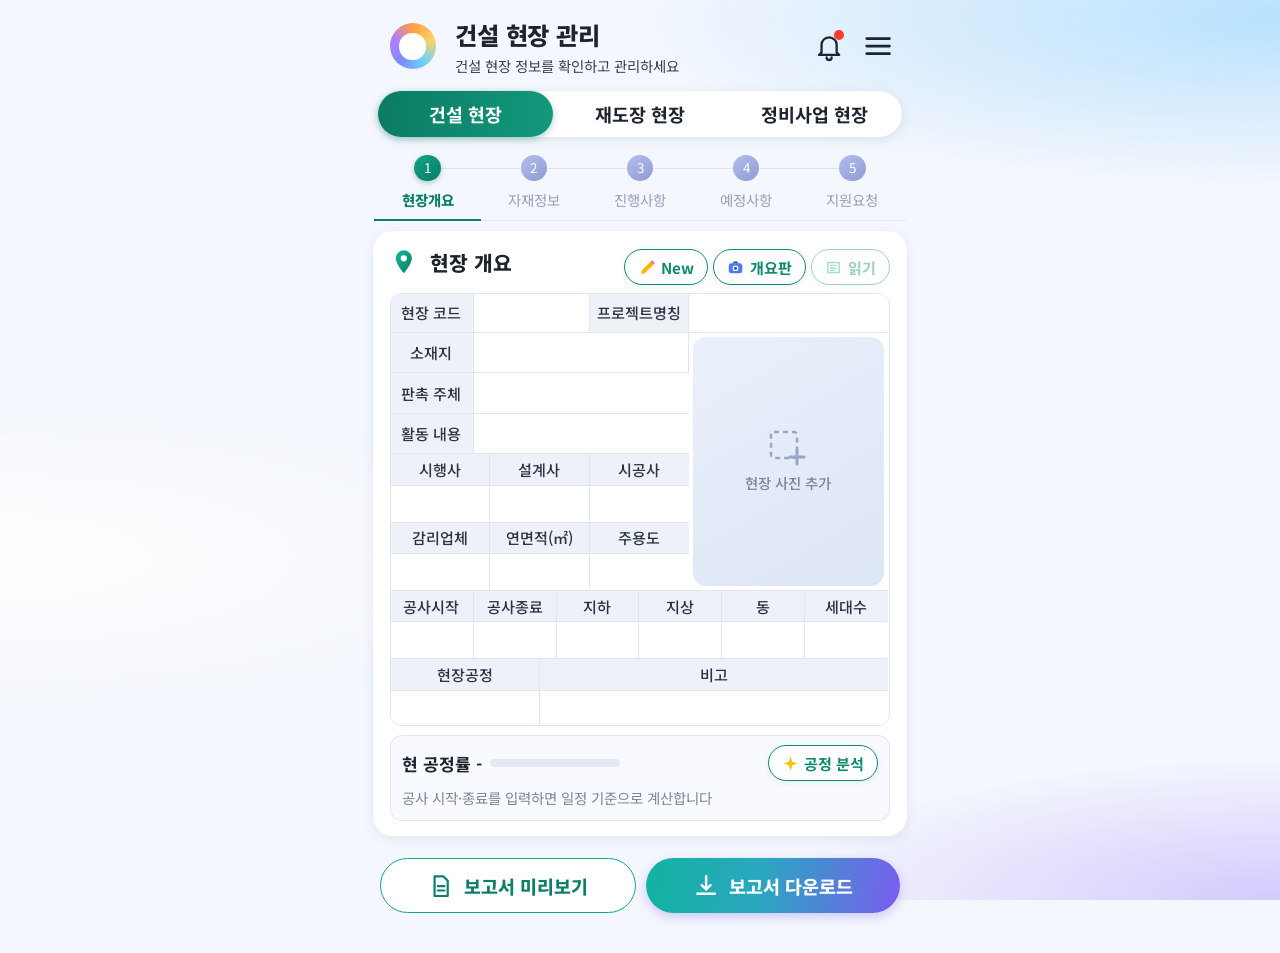
==== commit ac12afbc: "Add files via upload" ====
--- a/activity/index.html
+++ b/activity/index.html
@@ -4,7 +4,7 @@
 <meta charset="utf-8">
 <meta name="viewport" content="width=device-width, initial-scale=1, viewport-fit=cover">
 <title>활동 보고 · CoatOn</title>
-<link rel="manifest" href="manifest.webmanifest"><link rel="apple-touch-icon" href="icon-180.png"><link rel="icon" href="icon-192.png"><meta name="theme-color" content="#14284b">
+<link rel="manifest" href="manifest.webmanifest"><link rel="apple-touch-icon" href="icon-180.png"><link rel="icon" href="icon-192.png">
 <link rel="preconnect" href="https://fonts.googleapis.com"><link href="https://fonts.googleapis.com/css2?family=Noto+Sans+KR:wght@400;500;700&display=swap" rel="stylesheet">
 <style>
 :root{--bg:#f4f6fa;--card:#fff;--tx:#1b2333;--sub:#6b768a;--line:#dde3ee;--pri:#14284b;--acc:#f5d90a;--new:#e8f0ff;--newb:#9db5ea;
@@ -149,41 +149,161 @@
 .lh{margin-top:6px}.ddb{padding:8px}
 #kp{display:grid;grid-template-columns:repeat(6,minmax(0,1fr));gap:4px}#kp label{display:block;font-size:10px;white-space:nowrap;overflow:hidden;text-overflow:ellipsis;text-align:center;margin:0 0 3px}#kp input,#kp select{width:100%;min-width:0;padding:8px 1px;font-size:13px;text-align:center}
 .pgr{display:flex;align-items:center;gap:8px}.pgr b{font-size:15px;white-space:nowrap}.pgr .pgb{flex:1 1 0;min-width:40px;max-width:130px;height:10px}.pgr .btn{flex:none;margin-left:auto;padding:7px 11px;font-size:12px;white-space:nowrap}
-.fl{width:100%;padding:9px 0;border:0;background:transparent;font-size:20px;line-height:1}.fl::before{content:"○";color:var(--sub)}.fl.on::before{content:"●";color:var(--tx)}
-#mat2 .it{border:1px solid var(--line);border-radius:6px;margin-bottom:6px}#ov2 .tb td input{padding:7px 3px}
+body.a2on{background:#f3f1ee}
+body.a2on header,body.a2on .tabs,body.a2on .bar,body.a2on main{display:none}
+body.a2on .msg{position:fixed;left:50%;bottom:calc(env(safe-area-inset-bottom,0px) + 16px);transform:translateX(-50%);background:#232826;color:#fff;border-radius:999px;padding:9px 16px;z-index:60;max-width:90%;font-size:13px}
+#a2{display:none;--bg:#f3f1ee;--card:#fff;--tx:#232826;--sub:#757b78;--line:#e2dfda;--new:#e6f0ff;--newb:#9db5ea;color-scheme:light;--u:calc(min(100vw,560px)/852);--zt:#14705f;--zb:#e2dfda;--zk:#232826;--zs:#757b78;max-width:560px;margin:0 auto;padding-bottom:calc(env(safe-area-inset-bottom,0px) + calc(var(--u)*70));color:var(--zk);font-family:"Pretendard","Noto Sans KR","Apple SD Gothic Neo","Malgun Gothic",system-ui,sans-serif;font-size:max(13px,calc(var(--u)*26))}
+body.a2on #a2{display:block}
+#a2 *{box-sizing:border-box}
+#a2 button{font-family:inherit;cursor:pointer}
+#a2 svg{display:block}
+.zh{position:relative;display:flex;align-items:center;justify-content:space-between;padding:calc(var(--u)*24) calc(var(--u)*26) calc(var(--u)*18) calc(var(--u)*30);min-height:calc(var(--u)*96)}
+.zh b{position:absolute;left:0;right:0;text-align:center;font-size:max(16px,calc(var(--u)*38));font-weight:800;pointer-events:none}
+.zh button{border:0;background:none;padding:0;position:relative}
+.zbk{width:calc(var(--u)*56);height:calc(var(--u)*56)}.zbk svg{width:calc(var(--u)*32);height:calc(var(--u)*32);margin:auto}
+.zrt{display:flex;align-items:center;gap:calc(var(--u)*26)}.zsv{width:calc(var(--u)*44);height:calc(var(--u)*44)}.zsv svg{width:100%;height:100%}
+.zreg{background:var(--zt)!important;color:#fff;border-radius:999px;padding:calc(var(--u)*12) calc(var(--u)*26)!important;font-size:max(11.5px,calc(var(--u)*24));font-weight:800}
+.zseg{display:flex;margin:calc(var(--u)*8) calc(var(--u)*28) 0;border:calc(var(--u)*2) solid #d8d5d0;border-radius:999px;background:#fff;height:calc(var(--u)*66);padding:calc(var(--u)*2)}
+.zseg button{flex:1;border:0;background:none;border-radius:999px;font-size:max(12.5px,calc(var(--u)*28));color:#33383a}
+.zseg .on{background:var(--zt);color:#fff;font-weight:700}
+.zst{display:flex;margin:calc(var(--u)*28) calc(var(--u)*33) 0;border-bottom:calc(var(--u)*2) solid #e6e3de}
+.zst button{flex:1;border:0;background:none;border-bottom:calc(var(--u)*4) solid transparent;padding:0 0 calc(var(--u)*14);position:relative;margin-bottom:calc(var(--u)*-2)}
+.zst button::before{content:"";position:absolute;top:calc(var(--u)*18);left:50%;width:100%;height:calc(var(--u)*2);background:#d4d4d4}
+.zst button:last-child::before{display:none}
+.zst i{position:relative;z-index:1;display:grid;place-items:center;width:calc(var(--u)*36);height:calc(var(--u)*36);border-radius:50%;background:#b9b9b9;color:#fff;font:700 max(11px,calc(var(--u)*22)) inherit;font-style:normal;margin:0 auto}
+.zst span{display:block;margin-top:calc(var(--u)*10);font-size:max(10.5px,calc(var(--u)*22));color:#8b8f8d}
+.zst .on{border-bottom-color:var(--zt)}.zst .on i{background:var(--zt)}.zst .on span{color:var(--zt);font-weight:800}
+.zc,#a2 section{background:#fff;border:calc(var(--u)*1.5) solid #ebe8e3;border-radius:calc(var(--u)*30);box-shadow:0 calc(var(--u)*3) calc(var(--u)*12) rgba(0,0,0,.05);margin:calc(var(--u)*17) calc(var(--u)*18) 0;padding:calc(var(--u)*22) calc(var(--u)*23) calc(var(--u)*18)}
+.zt,#a2 section h2{display:flex;align-items:center;gap:calc(var(--u)*14);margin:0 0 calc(var(--u)*10);padding:0 0 calc(var(--u)*14);border-bottom:calc(var(--u)*1.5) solid #e9e6e1;font-size:max(15px,calc(var(--u)*31));font-weight:800;color:var(--zk)}
+.zt i{display:block;width:calc(var(--u)*40);height:calc(var(--u)*40);flex:none}.zt b{flex:1;font-weight:800}.zt small,#a2 section h2 small{display:none}
+.zq{display:flex;gap:calc(var(--u)*8)}.zq button{border:calc(var(--u)*2) solid var(--zt);background:#fff;color:var(--zt);border-radius:999px;padding:calc(var(--u)*7) calc(var(--u)*15);font-size:max(11px,calc(var(--u)*21));font-weight:700}.zq button:disabled{opacity:.4}
+.zf{position:relative;background:#f8f7f5;border:calc(var(--u)*2) solid var(--zb);border-radius:calc(var(--u)*18);padding:calc(var(--u)*10) calc(var(--u)*20) calc(var(--u)*6);margin-bottom:calc(var(--u)*8);height:calc(var(--u)*75)}
+.zf label{display:block;font-size:max(10.5px,calc(var(--u)*21));color:var(--zs);line-height:1.25}
+.zf input,.zcell input[type=text],.zcell input:not([type]){width:100%;border:0;background:none;padding:0;margin:calc(var(--u)*3) 0 0;font:inherit;font-size:max(13px,calc(var(--u)*28));color:var(--zk);outline:0;border-radius:0}
+.zf input.ai{background:#e6f0ff}
+.zg2{display:grid;grid-template-columns:1fr 1fr;gap:calc(var(--u)*9);align-items:start}
+.zr{position:relative;display:flex;align-items:center;gap:calc(var(--u)*14);height:calc(var(--u)*58);background:#f8f7f5;border:calc(var(--u)*2) solid var(--zb);border-radius:calc(var(--u)*18);padding:0 calc(var(--u)*20);margin-bottom:calc(var(--u)*8)}
+.zl{font-size:max(11px,calc(var(--u)*23));color:#333;width:calc(var(--u)*105);flex:none}
+.zdv{flex:1;font-size:max(13px,calc(var(--u)*27))}.zr svg,.zcell svg{width:calc(var(--u)*34);height:calc(var(--u)*34);flex:none}
+.zr input[type=date],.zcell input[type=month]{position:absolute;inset:0;width:100%;height:100%;opacity:0;margin:0;cursor:pointer}
+.zf.zrow{display:flex;align-items:center;height:calc(var(--u)*56);padding:0 calc(var(--u)*20);gap:calc(var(--u)*14)}.zf.zrow label{width:calc(var(--u)*105);flex:none;font-size:max(11px,calc(var(--u)*23));color:#333}.zf.zrow input{margin:0;flex:1}
+.zpills{display:flex;gap:calc(var(--u)*26);padding:calc(var(--u)*5) calc(var(--u)*5) calc(var(--u)*14)}.zpills button{flex:1;height:calc(var(--u)*50);border-radius:999px;border:calc(var(--u)*1.5) solid #dcd9d4;background:#efeeec;font-size:max(12px,calc(var(--u)*25));color:#333}.zpills .on{background:var(--zt);color:#fff;border-color:var(--zt);font-weight:700}
+.zbud{display:flex;align-items:center;gap:calc(var(--u)*30);border-top:calc(var(--u)*1.5) solid #e9e6e1;padding-top:calc(var(--u)*8)}.zbud b{font-size:max(12.5px,calc(var(--u)*26));width:calc(var(--u)*190);padding-left:calc(var(--u)*2)}
+.zbv{flex:1;height:calc(var(--u)*48);background:#e6f1ef;border-radius:calc(var(--u)*8);display:flex;align-items:center;justify-content:center;gap:calc(var(--u)*8);font-size:max(12px,calc(var(--u)*25));color:#35504a}
+.zbv input{width:calc(var(--u)*130);border:0;background:none;text-align:center;font:800 max(16px,calc(var(--u)*38)) inherit;color:var(--zt);padding:0;outline:0}
+.zcell{position:relative;display:flex;align-items:center;height:calc(var(--u)*49);background:#fbfaf9;border:calc(var(--u)*2) solid var(--zb);border-radius:calc(var(--u)*10);padding:0 calc(var(--u)*18);margin-bottom:calc(var(--u)*2);gap:calc(var(--u)*10)}
+.zcell .zl{width:calc(var(--u)*100);font-size:max(10.5px,calc(var(--u)*22))}.zcell input[type=text],.zcell input:not([type]){flex:1;min-width:0;margin:0;font-size:max(13px,calc(var(--u)*27))}
+.zcell em{font-style:normal;color:#9a9e9c;font-size:max(11px,calc(var(--u)*25))}
+.ztg{display:flex;align-items:center;gap:calc(var(--u)*22);padding:calc(var(--u)*9) calc(var(--u)*12);font-size:max(13px,calc(var(--u)*26))}.ztg input{display:none}
+.ztg i{width:calc(var(--u)*60);height:calc(var(--u)*32);border-radius:999px;background:#cfcfcf;position:relative;flex:none;transition:.15s}.ztg i::after{content:"";position:absolute;top:calc(var(--u)*3);left:calc(var(--u)*3);width:calc(var(--u)*26);height:calc(var(--u)*26);border-radius:50%;background:#fff}
+.ztg input:checked+i{background:var(--zt)}.ztg input:checked+i::after{left:calc(var(--u)*31)}
+.zph2{display:flex;gap:calc(var(--u)*28);padding-top:calc(var(--u)*8)}
+.zph{position:relative;flex:1;height:calc(var(--u)*125);border-radius:calc(var(--u)*16);overflow:hidden;background:#faf9f7;border:calc(var(--u)*2) dashed #cfcdc8;display:flex;flex-direction:column;align-items:center;justify-content:center;gap:calc(var(--u)*6);color:#8a8e8c;font-size:max(10.5px,calc(var(--u)*22));cursor:pointer}
+.zph svg{width:calc(var(--u)*46);height:calc(var(--u)*46)}.zph img{display:none;position:absolute;inset:0;width:100%;height:100%;object-fit:cover}
+.zph.has{border-style:solid;border-color:transparent}.zph.has img{display:block}.zph.has .zadd{display:none}
+.zx{display:none;position:absolute;top:calc(var(--u)*8);right:calc(var(--u)*8);width:calc(var(--u)*34);height:calc(var(--u)*34);border-radius:50%;border:0;background:rgba(60,60,60,.72);color:#fff;font-size:max(11px,calc(var(--u)*22));line-height:1;padding:0}.zph.has .zx{display:block}
+.zadd{display:flex;flex-direction:column;align-items:center;gap:calc(var(--u)*6)}
+.zinf{display:flex;align-items:center;gap:calc(var(--u)*10);margin:calc(var(--u)*26) calc(var(--u)*36) calc(var(--u)*12);font-size:max(11px,calc(var(--u)*22));color:#7b807d}.zinf svg{width:calc(var(--u)*26);height:calc(var(--u)*26);flex:none}.zinf b{color:#333}
+.zfb{display:flex;gap:calc(var(--u)*18);margin:0 calc(var(--u)*30)}
+.zb1,.zb2{flex:1;height:calc(var(--u)*74);border-radius:999px;display:flex;align-items:center;justify-content:center;gap:calc(var(--u)*12);font-size:max(13px,calc(var(--u)*27));font-weight:800}
+.zb1{background:var(--zt);color:#fff;border:0}.zb2{background:#fff;color:var(--zt);border:calc(var(--u)*3) solid var(--zt)}.zb1 svg,.zb2 svg{width:calc(var(--u)*36);height:calc(var(--u)*36)}
+.zp{display:none}.zp.on{display:block}
+.zsum{display:flex;align-items:center;gap:calc(var(--u)*30);padding-top:calc(var(--u)*6)}.zsum b{font-size:max(12.5px,calc(var(--u)*26));width:calc(var(--u)*190)}
+#a2 section .row{display:flex;gap:calc(var(--u)*10);align-items:center;margin-bottom:calc(var(--u)*8)}#a2 section .row i{font-style:normal;width:calc(var(--u)*36);text-align:center;color:var(--zs)}
+#a2 section input,#a2 section textarea{background:#f8f7f5;border:calc(var(--u)*2) solid var(--zb);border-radius:calc(var(--u)*18);font:inherit;font-size:max(13px,calc(var(--u)*28));padding:calc(var(--u)*14) calc(var(--u)*20);color:var(--zk);width:100%}
+#a2 section textarea{min-height:calc(var(--u)*200);resize:vertical}
+#a2 section .btn{border-radius:999px;border:calc(var(--u)*2) solid var(--zt);color:var(--zt);background:#fff;font-size:max(12px,calc(var(--u)*24));padding:calc(var(--u)*10) calc(var(--u)*26);font-weight:700;width:auto}
+body.a1on{background:#f4f7fd}
+body.a1on::before{content:"";position:fixed;inset:0;z-index:-1;pointer-events:none;background:radial-gradient(70% 26% at 100% 2%,rgba(125,205,255,.5),transparent 72%),radial-gradient(55% 22% at 100% 100%,rgba(160,130,255,.38),transparent 72%),radial-gradient(45% 18% at 0 62%,rgba(255,255,255,.9),transparent)}
+body.a1on header,body.a1on .tabs,body.a1on .bar,body.a1on main{display:none}
+body.a1on .msg{position:fixed;left:50%;bottom:calc(env(safe-area-inset-bottom,0px) + 16px);transform:translateX(-50%);background:#232826;color:#fff;border-radius:999px;padding:9px 16px;z-index:60;max-width:90%;font-size:13px}
+#a1{display:none;--u:calc(min(100vw,560px)/852);--yt:#0d7f68;--yb:#dfe5f0;--yk:#1d2430;--ys:#7b859b;--bg:#f5f8ff;--card:#fff;--tx:#1d2430;--sub:#6b768a;--line:#dfe5f0;--new:#eaf1ff;--newb:#9db5ea;color-scheme:light;max-width:560px;margin:0 auto;padding-bottom:calc(env(safe-area-inset-bottom,0px) + calc(var(--u)*60));color:var(--yk);font-family:"Pretendard","Noto Sans KR","Apple SD Gothic Neo","Malgun Gothic",system-ui,sans-serif;font-size:max(13px,calc(var(--u)*25))}
+body.a1on #a1{display:block}
+#a1 *{box-sizing:border-box}#a1 button{font-family:inherit;cursor:pointer}#a1 svg{display:block}
+.yh{display:flex;align-items:center;gap:calc(var(--u)*30);padding:calc(var(--u)*26) calc(var(--u)*40) calc(var(--u)*14) calc(var(--u)*45)}
+.ylogo{position:relative;flex:none;width:calc(var(--u)*70);height:calc(var(--u)*70);border-radius:50%;background:conic-gradient(#ff9f43,#ffd166,#6bd3ff,#7c8cff,#b27cff,#ff9f43)}
+.ylogo::after{content:"";position:absolute;inset:calc(var(--u)*15);border-radius:50%;background:#fff}
+.yht{flex:1;display:flex;flex-direction:column;gap:calc(var(--u)*4);min-width:0}.yht b{font-size:max(17px,calc(var(--u)*37));font-weight:800;letter-spacing:-.01em}.yht span{font-size:max(11px,calc(var(--u)*22));color:#38404f}
+.yh>button{position:relative;border:0;background:none;padding:0;width:calc(var(--u)*46);height:calc(var(--u)*46)}.yh>button svg{width:100%;height:100%}
+.yh .dot{position:absolute;top:calc(var(--u)*-2);right:calc(var(--u)*0);width:calc(var(--u)*15);height:calc(var(--u)*15);border-radius:50%;background:#ff3b30}
+.yseg{display:flex;margin:calc(var(--u)*10) calc(var(--u)*28) 0;background:#fff;border-radius:999px;box-shadow:0 calc(var(--u)*4) calc(var(--u)*16) rgba(60,80,130,.12);height:calc(var(--u)*70);padding:calc(var(--u)*0)}
+.yseg button{flex:1;border:0;background:none;border-radius:999px;font-size:max(12.5px,calc(var(--u)*28));font-weight:700;color:#1d2430}
+.yseg .on{background:linear-gradient(100deg,#0b7a63,#12997c);color:#fff;box-shadow:0 calc(var(--u)*3) calc(var(--u)*10) rgba(13,127,104,.35)}
+.yst{display:flex;margin:calc(var(--u)*26) calc(var(--u)*22) 0;border-bottom:calc(var(--u)*2) solid #e3e8f3}
+.yst button{flex:1;border:0;background:none;border-bottom:calc(var(--u)*4) solid transparent;padding:0 0 calc(var(--u)*14);position:relative;margin-bottom:calc(var(--u)*-2)}
+.yst button::before{content:"";position:absolute;top:calc(var(--u)*20);left:50%;width:100%;height:calc(var(--u)*2);background:#dfe4f3}.yst button:last-child::before{display:none}
+.yst i{position:relative;z-index:1;display:grid;place-items:center;width:calc(var(--u)*40);height:calc(var(--u)*40);border-radius:50%;background:linear-gradient(145deg,#b3bdec,#8f9bd8);color:#fff;font:700 max(11.5px,calc(var(--u)*24)) inherit;font-style:normal;margin:0 auto}
+.yst span{display:block;margin-top:calc(var(--u)*12);font-size:max(10.5px,calc(var(--u)*22));color:#98a0bd}
+.yst .on{border-bottom-color:var(--yt)}.yst .on i{background:linear-gradient(145deg,#12a58b,#0a7a63);box-shadow:0 calc(var(--u)*3) calc(var(--u)*8) rgba(13,127,104,.35)}.yst .on span{color:var(--yt);font-weight:800}
+.yp{display:none}.yp.on{display:block}
+#a1 section{background:rgba(255,255,255,.96);border:0;border-radius:calc(var(--u)*30);box-shadow:0 calc(var(--u)*4) calc(var(--u)*18) rgba(70,90,140,.1);margin:calc(var(--u)*16) calc(var(--u)*20) 0;padding:calc(var(--u)*24) calc(var(--u)*26) calc(var(--u)*22)}
+#a1 section.new{background:rgba(255,255,255,.96)}
+#a1 section h2,#a1 .sh h2{display:flex;align-items:center;gap:calc(var(--u)*18);margin:0 0 calc(var(--u)*16);font-size:max(15px,calc(var(--u)*31));font-weight:800;color:var(--yk);border:0;padding:0}
+#a1 section h2 svg{width:calc(var(--u)*42);height:calc(var(--u)*42);flex:none}
+#a1 section h2 small{margin-left:auto;font-size:max(10.5px,calc(var(--u)*21));font-weight:500;color:var(--ys)}
+#a1 .sh{display:flex;align-items:center;justify-content:space-between;gap:calc(var(--u)*8);flex-wrap:wrap;margin-bottom:calc(var(--u)*8)}#a1 .sh>div{display:flex;gap:calc(var(--u)*8);flex-wrap:wrap}
+#a1 .btn{display:inline-flex;align-items:center;gap:calc(var(--u)*8);border:calc(var(--u)*2) solid #0f8a70;color:#0f8a70;background:#fff;border-radius:999px;padding:calc(var(--u)*9) calc(var(--u)*20);font-size:max(11.5px,calc(var(--u)*23));font-weight:700;width:auto;height:auto;white-space:nowrap}
+#a1 .btn svg{width:calc(var(--u)*26);height:calc(var(--u)*26)}#a1 .btn:disabled{opacity:.4}
+#a1 .tbw{overflow:hidden;border:calc(var(--u)*1.5) solid #dfe5f0;border-radius:calc(var(--u)*18);background:#fff}
+#a1 .tb{width:100%;table-layout:fixed;border-collapse:collapse}
+#a1 .tb th{background:#eef1f8;color:#2b3445;font-size:max(10.5px,calc(var(--u)*23));font-weight:500;padding:calc(var(--u)*9) calc(var(--u)*4);border:0;border-right:calc(var(--u)*1.5) solid #e0e6f1;border-bottom:calc(var(--u)*1.5) solid #e0e6f1;text-align:center;line-height:1.25}
+#a1 .tb td{background:#fff;padding:0;border:0;border-right:calc(var(--u)*1.5) solid #e0e6f1;border-bottom:calc(var(--u)*1.5) solid #e0e6f1;vertical-align:middle}
+#a1 .tb tr>*:last-child{border-right:0}#a1 .tb tr:last-child>*{border-bottom:0}
+#a1 .tb td input{width:100%;border:0;background:transparent;border-radius:0;text-align:center;font:inherit;font-size:max(12px,calc(var(--u)*25));color:#1d2430;padding:calc(var(--u)*11) calc(var(--u)*4);outline:0;min-height:calc(var(--u)*42)}
+#a1 .tb td.s input{font-size:max(11px,calc(var(--u)*22));padding-left:calc(var(--u)*2);padding-right:calc(var(--u)*2)}
+#a1 .tb td.im{padding:calc(var(--u)*6);background:#fff;vertical-align:top}
+#a1 .tb td input.ai{box-shadow:inset 0 0 0 calc(var(--u)*2) #4a7cf0;background:#eef4ff}
+#a1 .ph.in{position:relative;height:100%;min-height:calc(var(--u)*250);border:0;border-radius:calc(var(--u)*20);overflow:hidden;background:linear-gradient(150deg,#eaf0fb,#dde6f5);display:flex;align-items:center;justify-content:center;color:#7b859b;font-size:max(11px,calc(var(--u)*22));cursor:pointer}
+#a1 .ph.in span{display:flex;flex-direction:column;align-items:center;gap:calc(var(--u)*6)}#a1 .ph.in span br{display:none}
+#a1 .ph.in img{position:absolute;inset:0;width:100%;height:100%;object-fit:cover;display:none}#a1 .ph.in.has img{display:block}#a1 .ph.in.has span{display:none}
+#a1 .pa{display:none;position:absolute;right:calc(var(--u)*10);bottom:calc(var(--u)*10);align-items:center;gap:calc(var(--u)*10);background:rgba(25,30,45,.72);color:#fff;border-radius:calc(var(--u)*18);padding:calc(var(--u)*10) calc(var(--u)*18);font-size:max(11px,calc(var(--u)*24));font-weight:600}
+#a1 .ph.in.has .pa{display:flex}#a1 .pa svg{width:calc(var(--u)*30);height:calc(var(--u)*30)}
+#a1 .prg{margin-top:calc(var(--u)*14);padding:calc(var(--u)*14) calc(var(--u)*16);border:calc(var(--u)*1.5) solid #dfe5f0;border-radius:calc(var(--u)*18);background:#f8faff}
+#a1 .pgr b{font-size:max(13px,calc(var(--u)*26))}#a1 .pgb{background:#e3e9f5;border-radius:999px;height:calc(var(--u)*12)}#a1 .pgb i{background:linear-gradient(90deg,#12a58b,#6a6cf0);border-radius:999px}
+#a1 .calc,#a1 .note{font-size:max(10.5px,calc(var(--u)*22));color:var(--ys)}
+#a1 details{border:calc(var(--u)*1.5) solid #dfe5f0;border-radius:calc(var(--u)*18);background:#fff;margin-bottom:calc(var(--u)*8)}#a1 summary{font-weight:700;font-size:max(12.5px,calc(var(--u)*26))}
+#a1 section input:not([type=checkbox]):not([type=hidden]),#a1 section textarea,#a1 section select{border:calc(var(--u)*2) solid #dfe5f0;border-radius:calc(var(--u)*14);background:#f8faff;font:inherit;font-size:max(12.5px,calc(var(--u)*26));color:var(--yk)}
+#a1 .tb td input{border:0!important;background:transparent!important;border-radius:0!important}
+#a1 section textarea{min-height:calc(var(--u)*190);padding:calc(var(--u)*14) calc(var(--u)*18)}
+#a1 .row i{font-style:normal;color:var(--ys)}
+#a1 .sum{display:flex;justify-content:space-between;align-items:center;background:#eaf1fb;border-radius:calc(var(--u)*12);padding:calc(var(--u)*14) calc(var(--u)*22);font-weight:700;font-size:max(12.5px,calc(var(--u)*26));margin-top:calc(var(--u)*10)}
+.yb3{display:grid;place-items:center;flex:none;width:calc(var(--u)*48);height:calc(var(--u)*48);border-radius:50%;background:linear-gradient(145deg,#12a58b,#0a7a63);color:#fff;font-size:max(12px,calc(var(--u)*26));font-weight:800}
+.ytl{display:flex;flex-direction:column;gap:calc(var(--u)*2)}.ytl b{font-size:max(14px,calc(var(--u)*29));font-weight:800}#a1 section h2 .ytl small{margin:0;font-size:max(10.5px,calc(var(--u)*21));font-weight:500;color:var(--ys)}
+.yfb{display:flex;gap:calc(var(--u)*14);margin:calc(var(--u)*34) calc(var(--u)*30) 0}
+.yb1,.yb2{flex:1;height:calc(var(--u)*84);border-radius:999px;display:flex;align-items:center;justify-content:center;gap:calc(var(--u)*14);font-size:max(13px,calc(var(--u)*28));font-weight:800}
+.yb1{background:#fff;color:#0d7f68;border:calc(var(--u)*2.5) solid #12a58b}.yb2{background:linear-gradient(100deg,#12b3a0 0%,#2aa7c0 45%,#7a5cf0 100%);color:#fff;border:0;box-shadow:0 calc(var(--u)*6) calc(var(--u)*16) rgba(110,95,230,.3)}
+.yb1 svg,.yb2 svg{width:calc(var(--u)*40);height:calc(var(--u)*40)}
+.ymn{position:fixed;right:calc(var(--u)*30);top:calc(var(--u)*150);z-index:70;background:#fff;border-radius:calc(var(--u)*18);box-shadow:0 calc(var(--u)*8) calc(var(--u)*28) rgba(30,40,80,.22);padding:calc(var(--u)*8);min-width:calc(var(--u)*300)}
+.ymn button{display:block;width:100%;text-align:left;border:0;background:none;padding:calc(var(--u)*18) calc(var(--u)*22);font-size:max(13px,calc(var(--u)*27));color:#1d2430;border-radius:calc(var(--u)*12)}.ymn button:active{background:#eef2fa}
+#a2 section h2 svg{width:calc(var(--u)*40);height:calc(var(--u)*40);flex:none}#a2 .yb3{display:none}#a2 .ytl small{display:none}#a2 .ytl b{font-size:inherit}
+#a1 .tb td.im{position:relative}#a1 .ph.in{position:absolute;inset:calc(var(--u)*6);height:auto;min-height:0}
+#a1 .tb td.s input{font-size:max(10.5px,calc(var(--u)*22));padding-left:calc(var(--u)*2);padding-right:calc(var(--u)*2)}
 </style>
 </head>
 <body>
 <header><button class="hb l" id="hback" aria-label="뒤로"><svg viewBox="0 0 24 24" width="20" height="20" aria-hidden="true"><path d="M15 5l-7 7 7 7" stroke="#14284b" stroke-width="3" fill="none" stroke-linecap="round" stroke-linejoin="round"/></svg></button><div id="title"></div><button class="hb r" id="hmenu" aria-label="메뉴"><svg viewBox="0 0 24 24" width="20" height="20" aria-hidden="true"><path d="M4 7h16M4 12h16M4 17h16" stroke="#fff" stroke-width="2.6" stroke-linecap="round"/></svg></button></header>
 <div class="tabs" id="tabs"></div>
-<div class="bar" id="aibar"><button class="btn" id="btnp"><svg viewBox="0 0 24 24" width="22" height="22" aria-hidden="true"><circle cx="12" cy="12" r="9.3" fill="none" stroke="#19b27a" stroke-width="3" stroke-dasharray="3.1 2.9"/><circle cx="12" cy="12" r="7" fill="#19b27a"/><circle cx="12" cy="12" r="3" fill="#fff"/></svg><span>자동 교정</span></button><button class="btn" id="bxl"><svg viewBox="0 0 24 24" width="22" height="22" aria-hidden="true"><rect x="3" y="12" width="4.6" height="9" rx="1" fill="#4a7cf0"/><rect x="9.7" y="4" width="4.6" height="17" rx="1" fill="#ff9800"/><rect x="16.4" y="8" width="4.6" height="13" rx="1" fill="#e91e63"/></svg><span>엑셀 저장</span></button><button class="btn" id="bprev"><svg viewBox="0 0 24 24" width="22" height="22" aria-hidden="true"><path d="M1.5 12S5.5 5 12 5s10.5 7 10.5 7-4 7-10.5 7S1.5 12 1.5 12z" fill="#fff" stroke="#2f4fb8" stroke-width="2"/><circle cx="12" cy="12" r="3.8" fill="#2f4fb8"/></svg><span>미리보기</span></button></div>
+<div class="bar" id="aibar"><button class="btn" id="btnp"><svg viewBox="0 0 24 24" width="22" height="22" aria-hidden="true"><circle cx="12" cy="12" r="9.3" fill="none" stroke="#19b27a" stroke-width="3" stroke-dasharray="3.1 2.9"/><circle cx="12" cy="12" r="7" fill="#19b27a"/><circle cx="12" cy="12" r="3" fill="#fff"/></svg><span>AI 교정</span></button><button class="btn" id="bxl"><svg viewBox="0 0 24 24" width="22" height="22" aria-hidden="true"><rect x="3" y="12" width="4.6" height="9" rx="1" fill="#4a7cf0"/><rect x="9.7" y="4" width="4.6" height="17" rx="1" fill="#ff9800"/><rect x="16.4" y="8" width="4.6" height="13" rx="1" fill="#e91e63"/></svg><span>엑셀 저장</span></button><button class="btn" id="bprev"><svg viewBox="0 0 24 24" width="22" height="22" aria-hidden="true"><path d="M1.5 12S5.5 5 12 5s10.5 7 10.5 7-4 7-10.5 7S1.5 12 1.5 12z" fill="#fff" stroke="#2f4fb8" stroke-width="2"/><circle cx="12" cy="12" r="3.8" fill="#2f4fb8"/></svg><span>미리보기</span></button></div>
 <div class="msg" id="msg"></div>
 <main>
-<section id="fix"><h2>교정 결과<small>적용할 항목만 체크</small></h2><div id="fixl"></div><div style="display:flex;gap:6px;margin-top:8px"><button class="btn" id="fixa">선택 적용</button><button class="btn" id="fixc">닫기</button></div></section>
+<section id="fix"><h2>AI 교정 결과<small>적용할 항목만 체크</small></h2><div id="fixl"></div><div style="display:flex;gap:6px;margin-top:8px"><button class="btn" id="fixa">선택 적용</button><button class="btn" id="fixc">닫기</button></div></section>
 <section>
 <div class="sh"><h2>1) 현장 개요</h2><div><button class="btn" id="bnew"><svg viewBox="0 0 24 24" width="20" height="20" aria-hidden="true"><path d="M3 21l1-5L16 4l4 4L8 20z" fill="#ffb300"/><path d="M16 4l4 4 1.5-1.5a1.4 1.4 0 0 0 0-2L19.5 2.5a1.4 1.4 0 0 0-2 0z" fill="#ef6c8a"/></svg><span id="bnewt">New</span></button><button class="btn" id="bov"><svg viewBox="0 0 24 24" width="18" height="18" aria-hidden="true"><rect x="2.5" y="6" width="19" height="14" rx="3" fill="#4a7cf0"/><path d="M8 6l1.5-2.5h5L16 6z" fill="#2f4fb8"/><circle cx="12" cy="13" r="4" fill="#fff"/><circle cx="12" cy="13" r="2.2" fill="#2f4fb8"/></svg><span id="bovt">개요판</span></button><button class="btn" id="bread" disabled><svg viewBox="0 0 24 24" width="18" height="18" aria-hidden="true"><path d="M4 5h16v14H4z" fill="#fff" stroke="#19b27a" stroke-width="2" stroke-linejoin="round"/><path d="M8 9h8M8 13h8M8 16h5" stroke="#19b27a" stroke-width="2" stroke-linecap="round"/></svg><span>읽기</span></button></div></div>
 <div class="ph" id="pbtn" style="display:none"><img id="pimg" alt=""></div><input type="file" id="pf" accept="image/*" hidden>
 <input type="file" id="pf2" accept="image/*" hidden>
 <input type="file" id="pfo" accept="image/*" hidden>
-<input type="file" id="pf3" accept="image/*" hidden>
-<div id="ov"></div><div id="ov2" style="display:none"></div>
+<div id="ov"></div>
 <div class="prg" id="prgw"><div class="pgr"><b id="pgp"></b><div class="pgb"><i id="pgf"></i></div><button class="btn" id="bstg"><svg viewBox="0 0 24 24" width="18" height="18" aria-hidden="true"><path d="M12 2l2.4 7.6L22 12l-7.6 2.4L12 22l-2.4-7.6L2 12l7.6-2.4z" fill="#ffc107"/></svg><span>공정 분석</span></button></div><span id="calc" class="calc" style="display:block;margin:6px 0 0"></span><span id="stgr" class="calc" style="display:block;margin:3px 0 0"></span></div>
 </section>
 
-<section id="sec2a">
+<section>
 <h2>2) 자재 정보<small>금액 단위 백만원</small></h2>
 <div id="mat"></div>
 <div class="addrow" style="padding:6px 0 0;border:0"><input id="gnew" placeholder="자재 구분 추가 (예: 방수재)"><button class="btn" id="gadd">+ 구분 추가</button></div>
 <div class="sum"><span>합계</span><span id="tot">0</span></div>
 </section>
 
-<section id="sec2b" style="display:none">
-<h2>2) 자재 정보<small>금액 단위 백만원</small></h2>
-<div id="mat2"></div>
-<div class="sum"><span>합계</span><span id="tot2">0</span></div>
-</section>
-
-<section class="new" id="sec_est">
+<section class="new">
 <details id="estd" open style="border:0;background:none;margin:0"><summary style="padding:0 0 4px;font-size:15px">🧮 자재 물량·금액 개산 <span id="estsum" style="font-size:11px">참고용 · 개요 입력값 기반</span></summary>
 <p class="note">임시 항목입니다. 층고·개구율·도장률·에폭시율·내화 원단위를 한 줄로 입력하면 자재 정보에 참고값이 반영됩니다.</p>
 <div class="g" id="kp"></div>
@@ -207,14 +327,14 @@
 <p class="note">공정 단계별 판촉 전략과 미팅 이력을 남겨 집계·등수에 활용</p>
 <details class="dd" open><summary>👥 미팅 대상 <span>접근 순서 분석</span></summary><div class="ddb">
 <div class="chips" id="who"></div>
-<div class="lh"><label style="margin:0">미팅 대상 분석</label><button class="btn mini" id="bwho">✨ 자동 분석</button></div>
+<div class="lh"><label style="margin:0">미팅 대상 분석</label><button class="btn mini" id="bwho">✨ AI 분석</button></div>
 <textarea id="ana_who" data-pf placeholder="누구를 먼저, 왜 만날지"></textarea></div></details>
 <details class="dd"><summary>💡 제안 주제 <span>메시지 분석</span></summary><div class="ddb">
 <div class="chips" id="topic"></div>
-<div class="lh"><label style="margin:0">제안 주제 분석</label><button class="btn mini" id="btopic">✨ 자동 분석</button></div>
+<div class="lh"><label style="margin:0">제안 주제 분석</label><button class="btn mini" id="btopic">✨ AI 분석</button></div>
 <textarea id="ana_topic" data-pf placeholder="이 현장에서 통할 제안 포인트"></textarea></div></details>
 <details class="dd"><summary>🎯 판촉 전략 <span>현공정 기준</span></summary><div class="ddb">
-<div class="lh"><label style="margin:0">판촉 전략</label><button class="btn mini" id="btns">✨ 자동 분석</button></div>
+<div class="lh"><label style="margin:0">판촉 전략</label><button class="btn mini" id="btns">✨ AI 분석</button></div>
 <textarea id="strategy" data-pf style="min-height:170px" placeholder="현공정에서 접근할 대상과 제안 포인트"></textarea></div></details>
 </section>
 
@@ -225,6 +345,8 @@
 <div id="coachrep" style="white-space:pre-wrap;line-height:1.65;font-size:13px;margin-top:10px"></div>
 </section>
 </main>
+<div id="a1"></div>
+<div id="a2"></div>
 <div id="xpv" style="display:none;position:fixed;inset:0;z-index:50;background:var(--bg);flex-direction:column;padding-top:env(safe-area-inset-top,0px)">
 <div style="display:flex;gap:6px;flex-wrap:wrap;align-items:center;padding:8px 10px;border-bottom:1px solid var(--line);background:var(--card)"><b style="font-size:14px">📄 엑셀 미리보기</b><span id="xmsg" style="font-size:11px;color:var(--sub);flex:1"></span>
 <div style="display:flex;gap:6px;width:100%"><button class="btn tb1" id="xt1">보고서</button><button class="btn tb1" id="xt2">참고자료</button><button class="btn" id="xfit">실제 크기</button><button class="btn" id="xsave">📊 저장</button><button class="btn" id="xclose">닫기</button></div></div>
@@ -239,7 +361,7 @@
 }
 const TIC=[`<svg viewBox="0 0 24 24" width="22" height="22" aria-hidden="true"><path d="M3 11.5 12 4l9 7.5V20a1 1 0 0 1-1 1h-5v-6H9v6H4a1 1 0 0 1-1-1z" fill="#4a7cf0"/></svg>`,`<svg viewBox="0 0 24 24" width="22" height="22" aria-hidden="true"><path d="M3 21V11l6 3.5V11l6 3.5V5h4v16z" fill="#4a7cf0"/><rect x="16.5" y="8" width="1.6" height="2" fill="#fff"/><rect x="16.5" y="12" width="1.6" height="2" fill="#fff"/></svg>`,`<svg viewBox="0 0 24 24" width="22" height="22" aria-hidden="true"><rect x="3.5" y="3" width="10" height="18" rx="1.2" fill="#5b8def"/><rect x="14.5" y="9" width="6" height="12" rx="1.2" fill="#2f5fd0"/><path d="M6 6.5h2m2 0h1M6 10h2m2 0h1M6 13.5h2m2 0h1M17 12.5h1.6M17 16h1.6" stroke="#fff" stroke-width="1.5"/></svg>`];
 $("tabs").innerHTML=TYPES.map((t,i)=>`<button data-i="${i}" class="${i==0?"on":""}">${TIC[i]}<span>${t[1]}</span></button>`).join("");
-$("tabs").onclick=e=>{const b=e.target.closest("button");if(!b)return;cur=+b.dataset.i;[...$("tabs").children].forEach((x,i)=>x.classList.toggle("on",i==cur));title();setMode()};
+$("tabs").onclick=e=>{const b=e.target.closest("button");if(!b)return;setTab(+b.dataset.i)};
 
 const PF=["nm","addr","own","des","con","sup2","use","stage","rem","ac"];
 const OV=[["code","현장 코드"],["nm","프로젝트명칭"],["addr","소재지","f"],["sa","판촉 주체"],["mgr","담당자"],
@@ -247,61 +369,27 @@
 ["ps","공사시작(YY.MM)"],["pe","공사종료(YY.MM)"],["b1","지하"],["f1","지상"],["dong","동"],["unit","세대수"],
 ["stage","현장공정","f"],["rem","비고","f"],["ac","활동 내용","f"]];
 const L=Object.fromEntries(OV.map(o=>[o[0],o[1]]));
+const LB={ps:"공사시작",pe:"공사종료",area:"연면적(㎡)",stage:"현장공정"};
 const TR=[
- [["code",8],["nm",10],"IMG"],
- [["addr",12],["sa",6]],
- [["own",6],["des",6],["con",6]],
- [["sup2",6],["area",6],["use",6]],
- [["ps",5],["pe",5],["b1",5],["f1",5],["dong",5],["unit",5]],
- [["mgr",10],["stage",10],["ac",10]],
- [["rem",30]]];
+ {p:[["code",5,7],["nm",6,12]]},
+ {p:[["addr",5,13]],img:1},
+ {p:[["sa",5,13]]},
+ {p:[["ac",5,13]]},
+ {s:[["own",6],["des",6],["con",6]]},
+ {s:[["sup2",6],["area",6],["use",6]]},
+ {s:[["ps",5],["pe",5],["b1",5],["f1",5],["dong",5],["unit",5]]},
+ {s:[["stage",9],["rem",21]]}];
 const inp=k=>`<input id="${k}" ${PF.includes(k)?"data-pf":""} ${k=="stage"?'list="sl"':""}>`;
-$("ov").innerHTML='<div class="tbw"><table class="tb"><colgroup>'+'<col style="width:3.3333%">'.repeat(30)+'</colgroup>'+TR.map((g,gi)=>{
- const cells=g.filter(x=>x!=="IMG"),img=g.includes("IMG");
- return '<tr>'+cells.map(([k,n])=>`<th colspan="${n}">${L[k]}</th>`).join("")+(img?'<th colspan="12">이미지</th>':"")+'</tr>'+
-  '<tr>'+cells.map(([k,n])=>`<td colspan="${n}"${gi==4?' class="s"':""}>${inp(k)}</td>`).join("")+(img?'<td colspan="12" rowspan="7" class="im"><div class="ph in" id="pbtn2"><span><svg viewBox="0 0 40 40" width="40" height="40" aria-hidden="true"><rect x="3" y="3" width="26" height="26" rx="3" fill="none" stroke="#f59e0b" stroke-width="2.5" stroke-dasharray="5 4"/><path d="M29 21v14M22 28h14" stroke="#f59e0b" stroke-width="3" stroke-linecap="round"/></svg><br>현장 사진 추가</span><img id="pimg2" alt=""></div></td>':"")+'</tr>'}).join("")+'</table></div>'+
-'<datalist id="sl"><option>부지조성<option>토목<option>기초<option>지상골조<option>외장·마감<option>내부마감<option>준공</datalist>';
+const IMGC='<td colspan="12" rowspan="7" class="im"><div class="ph in" id="pbtn2"><span><svg viewBox="0 0 40 40" width="40" height="40" aria-hidden="true"><rect x="3" y="3" width="26" height="26" rx="3" fill="none" stroke="#9aa6c0" stroke-width="2.5" stroke-dasharray="5 4"/><path d="M29 21v14M22 28h14" stroke="#9aa6c0" stroke-width="3" stroke-linecap="round"/></svg><br>현장 사진 추가</span><img id="pimg2" alt=""></div></td>';
+$("ov").innerHTML='<div class="tbw"><table class="tb"><colgroup>'+'<col style="width:3.3333%">'.repeat(30)+'</colgroup>'+TR.map(g=>{
+ if(g.p)return '<tr>'+g.p.map(([k,a,b])=>`<th colspan="${a}">${LB[k]||L[k]}</th><td colspan="${b}">${inp(k)}</td>`).join("")+(g.img?IMGC:"")+'</tr>';
+ return '<tr>'+g.s.map(([k,n])=>`<th colspan="${n}">${LB[k]||L[k]}</th>`).join("")+'</tr><tr>'+g.s.map(([k,n])=>`<td colspan="${n}" class="s">${inp(k)}</td>`).join("")+'</tr>'}).join("")+'</table></div><input type="hidden" id="mgr">'+
+ '<datalist id="sl"><option>부지조성<option>토목<option>기초<option>지상골조<option>외장·마감<option>내부마감<option>준공</datalist>';
+function syncMgr(){if($("sa").value)$("mgr").value=$("sa").value;else if($("mgr").value)$("sa").value=$("mgr").value}
+$("sa").addEventListener("input",syncMgr);
 ["nm","sa","ac"].forEach(k=>$(k).addEventListener("input",title));
-function slot(b,f,i){$(b).onclick=()=>$(f).click();$(f).addEventListener("change",e=>{const x=e.target.files[0];if(!x)return;const r=new FileReader();r.onload=()=>{$(i).src=r.result;$(b).classList.add("has");if(b=="pbtn2"||b=="pbtn3")[["pimg2","pbtn2"],["pimg3","pbtn3"]].forEach(([im,bt])=>{$(im).src=r.result;$(bt).classList.add("has")})};r.readAsDataURL(x)})}
-/* ===== A2 재도장 현장 ===== */
-const PH3='<span><svg viewBox="0 0 40 40" width="40" height="40" aria-hidden="true"><rect x="3" y="3" width="26" height="26" rx="3" fill="none" stroke="#f59e0b" stroke-width="2.5" stroke-dasharray="5 4"/><path d="M29 21v14M22 28h14" stroke="#f59e0b" stroke-width="3" stroke-linecap="round"/></svg><br>현장 사진 추가</span><img id="pimg3" alt="">';
-const T2=[[["code","현장 코드",8],["nm","현장 명",10],"IMG"],[["addr","소재지",12],["sa","판촉 주체",6]],[["bid","입찰 게시일",6],["sup2","감리업체",6],["win","수주업체",6]],[["ex","외부",3],["inn","내부",3],["pk","주차장",3],["wp","방수",3],["pamt","금액 (백만원)",6]],[["ps","공사시작",3],["pe","공사종료",3],["b1","지하",3],["f1","지상",3],["dong","동",3],["unit","세대수",3]],[["dz1","당사 디자인 제출",6],["dz2","경쟁사 디자인 제출",6],["pat","특허공법",6]]];
-const SH=["code","nm","addr","sa","mgr","sup2","ps","pe","b1","f1","dong","unit","ac"],UQ=["bid","win","pamt","pat"];
-const cell2=k=>k=="sa"?'<input id="b_sa" data-sh="sa" placeholder="사업부" style="width:50%"><input id="b_mgr" data-sh="mgr" placeholder="담당자" style="width:50%">':SH.includes(k)?`<input id="b_${k}" data-sh="${k}">`:UQ.includes(k)?`<input id="${k}" ${k=="pat"?"data-pf":""}>`:`<button class="fl" id="${k}" aria-label="${k}"></button>`;
-$("ov2").innerHTML='<div class="tbw"><table class="tb"><colgroup>'+'<col style="width:3.3333%">'.repeat(30)+'</colgroup>'+T2.map(g=>{const cells=g.filter(x=>x!=="IMG"),img=g.includes("IMG");
- return '<tr>'+cells.map(([k,l,n])=>`<th colspan="${n}">${l}</th>`).join("")+(img?'<th colspan="12">이미지</th>':"")+'</tr><tr>'+cells.map(([k,l,n])=>`<td colspan="${n}">${cell2(k)}</td>`).join("")+(img?`<td colspan="12" rowspan="11" class="im"><div class="ph in" id="pbtn3">${PH3}</div></td>`:"")+'</tr>'}).join("")+
- '<tr><th colspan="30">활동 내용 (제목용)</th></tr><tr><td colspan="30"><input id="b_ac" data-sh="ac"></td></tr></table></div>';
-$("ov2").addEventListener("click",e=>{const b=e.target.closest(".fl");if(b)b.classList.toggle("on")});
-function syncA2(){SH.forEach(k=>{const b=$("b_"+k),a=$(k);if(b&&a){b.value=a.value;b.classList.toggle("ai",a.classList.contains("ai"))}})}
-document.addEventListener("input",e=>{const k=e.target.dataset&&e.target.dataset.sh;if(!k)return;const a=$(k);a.value=e.target.value;a.dispatchEvent(new Event("input",{bubbles:true}))});
-$("mat2").innerHTML=["외부","내부","주차장","방수"].map(n=>`<div class="it" data-n="${n}"><div class="ih"><b>${n}</b></div><div class="g"><div class="f"><label>현장스펙 / 당사제품</label><input data-pf></div><div><label>물량</label><input inputmode="decimal"></div><div><label>단위</label><input></div><div><label>금액</label><input class="amt2" inputmode="decimal"></div><div class="f"><label>도장업체</label><input data-pf></div></div></div>`).join("");
-$("mat2").addEventListener("input",()=>{let s=0;document.querySelectorAll(".amt2").forEach(a=>s+=parseFloat(a.value)||0);$("tot2").textContent=s.toLocaleString()});
-function setMode(){const a2=cur==1;
- $("ov").style.display=a2?"none":"";$("ov2").style.display=a2?"":"none";$("prgw").style.display=a2?"none":"";
- $("sec2a").style.display=a2?"none":"";$("sec_est").style.display=a2?"none":"";$("sec2b").style.display=a2?"":"none";
- if(a2)syncA2()}
-function a2Info(){const fl=k=>$(k).classList.contains("on");
- const sc=[["ex","외부"],["inn","내부"],["pk","주차장"],["wp","방수"]].filter(([k])=>fl(k)).map(x=>x[1]).join(", ");
- const m=[...document.querySelectorAll("#mat2 .it")].map(d=>{const i=d.querySelectorAll("input");return i[0].value||i[1].value||i[3].value?d.dataset.n+" "+[i[0].value,i[1].value&&i[1].value+(i[2].value||""),i[3].value&&i[3].value+"백만원",i[4].value].filter(Boolean).join(" "):""}).filter(Boolean).join(", ");
- return "\n[활동 구분] 재도장 현장(기존 건물 재도장)\n[재도장 현장] 도장 범위: "+(sc||"미정")+", 예상 금액(백만원): "+($("pamt").value||"미정")+", 입찰 게시일: "+($("bid").value||"미정")+", 수주업체: "+($("win").value||"미정")+", 당사 디자인 제출: "+(fl("dz1")?"함":"안 함")+", 경쟁사 디자인 제출: "+(fl("dz2")?"함":"안 함")+", 특허공법: "+($("pat").value||"없음")+"\n[재도장 자재 입력] "+(m||"없음")}
-function a2Over(s1,V,cw){let top=0,bot=0;const fg=k=>$(k).classList.contains("on")?"●":"";
- const orow=(items,first,minH)=>{const rh=s1.row(20);items.forEach(([l,v,a,b])=>s1.put(rh,a,b,l,X.hdr));if(first)s1.put(rh,7,9,"이미지",X.hdr);
-  const rv=s1.row();let h=minH;items.forEach(([l,v,a,b])=>{s1.put(rv,a,b,v,X.val);h=Math.max(h,hh(v,cw(a,b)))});s1.hts[rv]=h;if(first)top=rv;return rv};
- orow([["현장 코드",V("code"),1,3],["현장 명",V("nm"),4,6]],true,40);
- orow([["소재지",V("addr"),1,4],["판촉 주체",[V("sa"),V("mgr")].filter(Boolean).join(" / "),5,6]],false,40);
- orow([["입찰 게시일",V("bid"),1,2],["감리업체",V("sup2"),3,4],["수주업체",V("win"),5,6]],false,40);
- orow([["외부",fg("ex"),1,1],["내부",fg("inn"),2,2],["주차장",fg("pk"),3,3],["방수",fg("wp"),4,4],["금액 (백만원)",V("pamt"),5,6]],false,30);
- orow([["공사시작",V("ps"),1,1],["공사종료",V("pe"),2,2],["지하",V("b1"),3,3],["지상",V("f1"),4,4],["동",V("dong"),5,5],["세대수",V("unit"),6,6]],false,30);
- bot=orow([["당사 디자인 제출",fg("dz1"),1,2],["경쟁사 디자인 제출",fg("dz2"),3,4],["특허공법",V("pat"),5,6]],false,30);
- s1.box(top,bot,7,9,X.val);return {top,bot}}
-function a2Mat(s1){let r;s1.row(10);r=s1.row(22);s1.put(r,1,9,"2) 자재 정보 (금액 단위: 백만원)",X.sec);
- r=s1.row(24);[["도장사양",1,1],["현장스펙 / 당사제품",2,5],["물량",6,6],["단위",7,7],["금액 (백만원)",8,8],["도장업체",9,9]].forEach(([t,a,b])=>s1.put(r,a,b,t,X.hdr));
- const first=s1.R+1;let sum=0;
- document.querySelectorAll("#mat2 .it").forEach(it=>{const i=it.querySelectorAll("input"),sp=i[0].value,q=i[1].value,u=i[2].value,a=i[3].value,vd=i[4].value;
-  r=s1.row(Math.max(24,hh(sp,56),hh(vd,26)));s1.put(r,1,1,it.dataset.n,X.val);s1.put(r,2,5,sp,X.val);const qn=nvx(q),an=nvx(a);
-  s1.put(r,6,6,qn!=null?qn:q,qn!=null?(Number.isInteger(qn)?X.int:X.gen):X.val);s1.put(r,7,7,u,X.val);s1.put(r,8,8,an!=null?an:a,an!=null?X.dec:X.val);if(an!=null)sum+=an;s1.put(r,9,9,vd,X.val)});
- r=s1.row(24);s1.put(r,1,7,"합계",X.totl);s1.put(r,8,8,null,X.totn,{f:`SUM(H${first}:H${s1.R-1})`,v:sum});s1.put(r,9,9,"",X.totl)}
-slot("pbtn","pf","pimg");slot("pbtn2","pf2","pimg2");slot("pbtn3","pf3","pimg3");
+function slot(b,f,i){$(b).onclick=()=>$(f).click();$(f).addEventListener("change",e=>{const x=e.target.files[0];if(!x)return;const r=new FileReader();r.onload=()=>{$(i).src=r.result;$(b).classList.add("has")};r.readAsDataURL(x)})}
+slot("pbtn","pf","pimg");slot("pbtn2","pf2","pimg2");
 
 const MAT=[["내외장재",["G/S","G/T","M/T","기타","상품"]],["보온재",["G/W","M/W","기타","상품"]],["창호",["창호"]],["공업도료",["일반공업"]],["유통도료",["수성","에폭시","내화도료","플랜트"]],["상품",["상품1","상품2"]]];
 const E2=t=>String(t).replace(/[&<>"]/g,c=>({"&":"&amp;","<":"&lt;",">":"&gt;",'"':"&quot;"}[c]));
@@ -344,27 +432,49 @@
 ["ps","pe"].forEach(k=>$(k).addEventListener("input",calcTerm));
 document.addEventListener("input",e=>{if(e.target.classList)e.target.classList.remove("ai")});
 
-let imgBlob=null;
-const ERR={cancelled:"취소됨",net:"네트워크 오류입니다. 연결을 확인하세요.",parse:"결과를 읽지 못했습니다. 다시 시도하세요."};
+let SMP=null,imgBlob=null;
+(async()=>{try{SMP=window.claude?await claude.use("sample"):null}catch(e){}
+ if(!SMP){$("btnp").style.display="none";["btns","bwho","btopic","bcoach"].forEach(k=>$(k).style.display="none")}})();
+const ERR={not_granted:"Claude 사용 허용이 필요합니다.",rate_limited:"요청이 많습니다. 잠시 후 다시 시도하세요.",cancelled:"취소됨",images_unavailable:"이 환경에서는 이미지 읽기를 쓸 수 없습니다."};
 const say=t=>{$("msg").textContent=t;$("xmsg").textContent=t};
 const esc=t=>String(t).replace(/[&<>]/g,c=>({"&":"&amp;","<":"&lt;",">":"&gt;"}[c]));
 function shrink(f){return new Promise(r=>{const im=new Image();im.onload=()=>{const s=Math.min(1,1600/Math.max(im.width,im.height)),c=document.createElement("canvas");c.width=im.width*s;c.height=im.height*s;c.getContext("2d").drawImage(im,0,0,c.width,c.height);c.toBlob(b=>r(b),"image/jpeg",.85)};im.src=URL.createObjectURL(f)})}
-function setOv(b){imgBlob=b;$("bread").disabled=!b;$("bovt").textContent=b?"개요판 ✓":"개요판"}
+function setOv(b){imgBlob=b;$("bread").disabled=!b;$("bovt").textContent=b?"개요판 ✓":"개요판";if($("zread")){$("zread").disabled=!b;$("zovt").textContent="재도장"}}
 $("bov").onclick=()=>$("pfo").click();
 $("pfo").addEventListener("change",async e=>{const f=e.target.files[0];if(!f)return;setOv(await shrink(f));e.target.value="";say("개요판 사진을 불러왔습니다. 읽기 버튼을 눌러 항목을 채우세요.")});
 $("bread").onclick=()=>runOcr();
 
+async function runOcr(){
+ if(!SMP){say("이 화면에서는 AI 읽기를 쓸 수 없습니다. Claude 앱 안에서 열어 주세요.");return}
+ if(!imgBlob){say("먼저 개요판 버튼으로 사진을 불러오세요.");return}
+ say("개요판을 읽는 중...");
+ const keys=["code","nm","addr","own","des","con","sup2","area","use","ps","pe","b1","f1","dong","unit","stage","rem"];
+ try{
+  const d=await SMP.json("첨부 이미지는 건설 현장 공사 개요판입니다. 보이는 내용만 읽어 JSON 객체 하나로만 답하세요(설명·코드블록 금지). 키: code=현장코드, nm=프로젝트(공사)명칭, addr=소재지, own=시행사(건축주), des=설계사, con=시공사, sup2=감리업체, area=연면적(숫자와 콤마만), use=주용도, ps=공사시작(YY.MM), pe=공사종료(YY.MM), b1=지하층수(숫자), f1=지상층수(숫자), dong=동수(숫자), unit=세대수(숫자), stage=현공정, rem=비고(개요판의 기타 사항·특이사항을 핵심만 한 줄 30자 이내로 요약, 나열·문장 금지, 없으면 빈 문자열). 이미지에 없거나 불확실하면 빈 문자열. 추측 금지.",{images:[imgBlob]});
+  let n=0;keys.forEach(k=>{let v=d&&d[k];const el=$(k);if(v&&k==="rem"){v=String(v).replace(/\s+/g," ").trim();if(v.length>40)v=v.slice(0,38).replace(/[,，、·\s]+$/,"")+"…"}if(v&&!el.value){el.value=String(v);el.classList.add("ai");n++}});
+  title();calcTerm();schedEst();schedStg();syncMgr();if(cur==1)toA2();say(n?n+"개 항목을 채웠습니다. 파란색 칸은 AI가 읽은 값이니 확인하세요.":"새로 채울 항목이 없습니다.");
+ }catch(e){say(ERR[e.code]||"읽기에 실패했습니다. 사진을 더 선명하게 찍어 다시 시도하세요.")}
+}
+
 let FIX=[];
-$("btnp").onclick=()=>{
+$("btnp").onclick=async()=>{
  const els=[...document.querySelectorAll("[data-pf]")].filter(e=>e.value.trim());
  if(!els.length){say("교정할 내용이 없습니다.");return}
- FIX=els.map(e=>({e,o:e.value,n:localFix(e.value)})).filter(c=>c.n&&c.n!==c.o.trim());
- if(!FIX.length){$("fix").style.display="none";say("교정할 부분이 없습니다 👍");return}
- $("fixl").innerHTML=FIX.map((c,i)=>`<div class="diff"><label><input type="checkbox" checked data-i="${i}"><span><s>${esc(c.o)}</s><br><b>${esc(c.n)}</b></span></label></div>`).join("");
- $("fix").style.display="block";say(FIX.length+"곳을 고쳤습니다. 맨 위 결과를 확인하세요.");scrollTo(0,0)};
-$("fixa").onclick=()=>{$("fixl").querySelectorAll("input:checked").forEach(c=>{const f=FIX[+c.dataset.i];f.e.value=f.n});$("fix").style.display="none";syncA2();title();say("교정을 적용했습니다.")};
+ const src={};els.forEach((e,i)=>src[i]=e.value);
+ say("AI 교정 중...");
+ try{
+  const d=await SMP.json("다음 JSON의 각 값에서 한국어 맞춤법, 띄어쓰기, 오탈자만 바로잡으세요. 의미와 어조는 바꾸지 말고, 고유명사(회사·현장·인명·주소), 숫자, 날짜, 단위, 제품명·약어(G/S, M/T 등)는 그대로 두세요. 같은 키를 가진 JSON 객체 하나로만 답하세요(설명 금지).\n"+JSON.stringify(src));
+  FIX=els.map((e,i)=>({e,o:e.value,n:d&&typeof d[i]=="string"?d[i].trim():""})).filter(c=>c.n&&c.n!==c.o.trim());
+  if(!FIX.length){$("fix").style.display="none";say("교정할 부분이 없습니다 👍");return}
+  $("fixl").innerHTML=FIX.map((c,i)=>`<div class="diff"><label><input type="checkbox" checked data-i="${i}"><span><s>${esc(c.o)}</s><br><b>${esc(c.n)}</b></span></label></div>`).join("");
+  $("fix").style.display="block";say(FIX.length+"곳을 고쳤습니다. 맨 위 결과를 확인하세요.");scrollTo(0,0);
+ }catch(e){say(ERR[e.code]||"교정에 실패했습니다. 다시 시도하세요.")}
+};
+$("fixa").onclick=()=>{$("fixl").querySelectorAll("input:checked").forEach(c=>{const f=FIX[+c.dataset.i];f.e.value=f.n});$("fix").style.display="none";title();say("교정을 적용했습니다.")};
 $("fixc").onclick=()=>{$("fix").style.display="none"};
 
+const ROLE="당신은 건축 현장 영업 경력 20년 이상의 마감재(도료·단열재·창호) 전문가입니다. ";
+const RULE="\n\n규칙: 입력된 현장 정보에 근거할 것. 없는 정보는 지어내지 말고 확인 필요로 적을 것. 업계 일반 원칙은 일반적으로 라고 밝힐 것. 단가·점유율·경쟁사 수치는 만들지 말 것. 마크다운 기호(#, *, **) 없이 번호와 줄바꿈만 쓸 것. 한국어로 작성.\n\n";
 function siteInfo(withAna){
  const f=k=>$(k).value&&(L[k]+": "+$(k).value);
  const base=["nm","addr","use","area","unit","b1","f1","con","own","des","sup2","ps","pe","stage","rem"].map(f).filter(Boolean);
@@ -375,106 +485,26 @@
  const est=EST.filter(r=>r.q).map(r=>r.n+" 약 "+fm(r.q)+"㎡").join(", ");
  let t="[현장 정보]\n"+base.join("\n")+"\n"+$("pgp").textContent+" "+$("calc").textContent+"\n[자재 입력] "+(mats||"없음")+"\n[참고 개산 물량] "+(est||"없음")+"\n[진행 사항] "+(rows("prog")||"없음")+"\n[예정 사항] "+(rows("plan")||"없음")+"\n[미팅 대상 선택] "+(on("who")||"미정")+"\n[제안 주제 선택] "+(on("topic")||"미정");
  if(withAna)[["ana_who","미팅 대상 분석"],["ana_topic","제안 주제 분석"],["strategy","판촉 전략"]].forEach(([id,l])=>{if($(id).value.trim())t+="\n["+l+" 작성본]\n"+$(id).value.trim().slice(0,700)});
- if(cur==1)t+=a2Info();
  return t;
 }
-/* ===== 무료 자체 엔진 (API 키·과금 없음) ===== */
-const V=k=>{const e=$(k);return e?String(e.value||"").trim():""};
-function loadScript(u){return new Promise((ok,no)=>{const s=document.createElement("script");s.src=u;s.onload=ok;s.onerror=()=>no({code:"net"});document.head.appendChild(s)})}
-async function ocrText(blob){
- if(!window.Tesseract)await loadScript("https://cdn.jsdelivr.net/npm/tesseract.js@5/dist/tesseract.min.js");
- const r=await Tesseract.recognize(blob,"kor+eng",{logger:m=>{if(m.status&&typeof m.progress=="number")say("개요판 읽는 중... "+Math.round(m.progress*100)+"% ("+(m.status=="recognizing text"?"글자 인식":"준비")+")")}});
- return r.data.text||""}
-function parseOv(raw){
- const lines=raw.split(/\n/).map(s=>s.replace(/[|｜]/g," ").replace(/\s+/g," ").trim()).filter(Boolean),out={};
- const F=[["nm",/(공\s?사\s?명|사\s?업\s?명|건\s?설\s?명|프로젝트\s?명?|현\s?장\s?명)/],["addr",/(대\s?지\s?위\s?치|현\s?장\s?위\s?치|소\s?재\s?지|위\s?치|주\s?소)/],["own",/(건\s?축\s?주|시\s?행\s?사|사\s?업\s?주|발\s?주\s?(?:자|처)?)/],["des",/(설\s?계\s?(?:자|사|업\s?체)?)/],["con",/(시\s?공\s?(?:자|사|업\s?체)?)/],["sup2",/(감\s?리\s?(?:자|사|업\s?체|단)?)/],["area",/(연\s?면\s?적)/],["use",/(주\s?용\s?도|용\s?도)/]];
- lines.forEach((ln,i)=>{F.forEach(([k,re])=>{if(out[k])return;const m=ln.match(re);if(!m)return;
-  let v=ln.slice(m.index+m[0].length).replace(/^[\s:：.\-·]+/,"").trim();
-  if(!v&&lines[i+1]&&!F.some(([,r])=>r.test(lines[i+1])))v=lines[i+1];
-  if(k==="area"){const n=v.match(/\d[\d,]*(?:\.\d+)?/);v=n?n[0]:""}
-  if(v)out[k]=v})});
- const all=lines.join("\n"),ti=lines.findIndex(l=>/공\s?사\s?기\s?간|공\s?기/.test(l));
- if(ti>=0){const ds=[...(lines[ti]+" "+(lines[ti+1]||"")).matchAll(/(\d{2,4})\s*[.\-/년]\s*(\d{1,2})/g)].map(m=>m[1].slice(-2)+"."+m[2].padStart(2,"0"));if(ds[0])out.ps=ds[0];if(ds[1])out.pe=ds[1]}
- let m;if(m=all.match(/지\s?하\s*(\d+)\s*층?/))out.b1=m[1];if(m=all.match(/지\s?상\s*(\d+)\s*층?/))out.f1=m[1];
- if(m=all.match(/(\d{1,3})\s*개?\s*동(?![가-힣])/))out.dong=m[1];if(m=all.match(/([\d,]+)\s*세\s?대/))out.unit=m[1];
- return out}
-async function runOcr(){
- if(!imgBlob){say("먼저 개요판 버튼으로 사진을 불러오세요.");return}
- say("개요판을 읽는 중... (처음에는 글자 데이터를 내려받느라 1~2분 걸릴 수 있습니다)");$("bread").disabled=true;
- try{
-  const d=parseOv(await ocrText(imgBlob));
-  const keys=["nm","addr","own","des","con","sup2","area","use","ps","pe","b1","f1","dong","unit"];
-  let n=0;keys.forEach(k=>{const v=d[k],el=$(k);if(v&&el&&!el.value){el.value=String(v);el.classList.add("ai");n++}});
-  syncA2();title();calcTerm();schedEst();schedStg();say(n?n+"개 항목을 채웠습니다. 파란색 칸은 사진에서 읽은 값이니 반드시 확인하세요.":"읽을 수 있는 항목이 없었습니다. 사진을 더 선명하고 정면에서 다시 찍어 보세요.");
- }catch(e){say(e&&e.code=="net"?"글자 인식 엔진을 내려받지 못했습니다. 인터넷 연결을 확인하세요.":"읽기에 실패했습니다. 사진을 더 선명하게 찍어 다시 시도하세요.")}
- finally{$("bread").disabled=!imgBlob}
-}
-const TYPO=[[/몇일/g,"며칠"],[/되요/g,"돼요"],[/안되/g,"안 되"],[/않됩니다/g,"안 됩니다"],[/할수/g,"할 수"],[/있을수/g,"있을 수"],[/수있/g,"수 있"],[/수없/g,"수 없"],[/것같/g,"것 같"],[/읍니다/g,"습니다"],[/됬/g,"됐"],[/갈께/g,"갈게"],[/할께/g,"할게"],[/금새/g,"금세"],[/웬지/g,"왠지"],[/오랫만/g,"오랜만"],[/어떻게든지/g,"어떻게든지"],[/설레임/g,"설렘"],[/바램/g,"바람"]];
-function localFix(s){let t=s.replace(/[ \t]{2,}/g," ").replace(/ +([,.?!])/g,"$1").replace(/,(?=[가-힣A-Za-z])/g,", ").replace(/\.(?=[가-힣])/g,". ").replace(/[ \t]+$/gm,"").trim();
- TYPO.forEach(([a,b])=>{t=t.replace(a,b)});return t}
-/* 현공정별 판촉 지식 */
-const SK={
-"부지조성":{next:"토목(굴착·흙막이)",ord:["시행사","건축주","시공사","감리","협력사"],now:"가설·부지 정리 단계라 도장·단열·창호 시공은 아직 멀었습니다. 시방이 정해지기 전에 의사결정자와 관계를 만드는 시기입니다.",mat:"지금은 납품보다 시방 선점(설계 도서에 우리 제품·공법이 반영되게 하는 것)이 목표입니다.",act:["설계사·시행사에 외장·마감 시방 협의 일정 확인","시공사 공무·현장소장 연락처 확보"]},
-"토목":{next:"기초",ord:["시공사","시행사","건축주","감리","협력사"],now:"굴착·흙막이 중심이라 마감 자재와는 거리가 있지만, 지하 방수·바닥 사양 협의가 시작되는 시기입니다.",mat:"지하 방수, 바닥 에폭시, 주차장 도장 사양을 설계 단계에서 확인합니다.",act:["지하·주차장 마감 사양 확인","시공사 공무에 사례 자료 전달"]},
-"기초":{next:"지상골조",ord:["시공사","감리","시행사","건축주","협력사"],now:"골조 착수 직전으로 외장·단열·창호 시방이 확정되기 시작하는 시기입니다.",mat:"철골 구조라면 내화도료 사양·시기, 외벽 도장·단열 시방 확정 일정을 확인합니다.",act:["내화·외장 시방 확정 시점 문의","시험성적서·인증서 사전 제출 준비"]},
-"지상골조":{next:"외장·마감",ord:["시공사","건축주","감리","시행사","협력사"],now:"외장·창호·단열 시방과 발주가 확정되는 가장 중요한 시기입니다. 제안이 가장 잘 먹히는 적기입니다.",mat:"외벽 도장·단열재·창호, 철골 내화도료 협의를 이 시기에 마무리해야 합니다.",act:["외장 마감 확정 여부와 일정 확인","건축주·시공사 미팅 요청(공기 단축·비용 절감 자료 지참)","협력사 후보 파악"]},
-"외장·마감":{next:"내부마감",ord:["협력사","시공사","감리","건축주","시행사"],now:"외벽 도장·단열·창호 시공이 진행 중이라 즉시 납품·시공 협의가 가능한 시기입니다.",mat:"외부 물량을 확정하고, 내부 도장·바닥 에폭시·주차장 발주 준비를 챙깁니다.",act:["협력사와 물량·납기 협의","내부 마감 발주 시점 확인","감리 검수 기준 확인"]},
-"내부마감":{next:"준공",ord:["협력사","시공사","감리","시행사","건축주"],now:"내부 도장·바닥·주차장 마감이 진행 중이라 발주 시점이 임박했거나 이미 지난 경우가 많습니다.",mat:"내부 도장, 바닥 에폭시, 주차장 마감의 잔여 물량과 검수·하자 대응을 확인합니다.",act:["잔여 물량·납기 확인","검수 일정 확인","준공 후 유지보수 접점 확보"]},
-"준공":{next:"하자보수·유지관리",ord:["건축주","시행사","시공사","감리","협력사"],now:"시공이 끝난 단계라 신규 납품보다 하자 보수·유지관리 도장과 후속 현장 소개가 기회입니다.",mat:"하자 보수·정기 유지보수 도장, 인근·동일 시행사 후속 현장을 노립니다.",act:["하자 접수 창구 확인","동일 시행사·시공사 후속 현장 문의"]}};
-const RT={건축주:"공기·비용과 준공 후 품질(하자)에 관심이 큽니다. 시방 승인과 예산을 쥔 의사결정자입니다.",시행사:"사업 수익과 일정에 민감합니다. 공기 단축·비용 절감 메시지가 통합니다.",시공사:"원가·공정 관리가 핵심입니다. 현장소장·공무팀이 협력사와 자재를 실제로 정합니다.",감리:"시방 적합성과 품질 검수를 맡습니다. 시험성적서·인증이 근거가 됩니다.",협력사:"실제 도장·단열·창호 시공업체입니다. 시공성·납기·기술 지원이 선택 기준입니다."};
-const RA={건축주:"시행사·설계사를 통해 사례 자료로 접근",시행사:"사업 일정에 맞춘 공기·비용 자료로 접근",시공사:"현장소장·공무에게 시공성 시연과 샘플로 접근",감리:"시험성적서·인증서를 먼저 전달",협력사:"시공 노하우·납기 지원을 제안"};
-function getStage(){const s=STG.find(x=>V("stage").includes(x));if(s)return s;const r=ruleStage();return r?r.name:""}
-function nameOf(role){const m={건축주:"own",시행사:"own",시공사:"con",감리:"sup2"};const v=m[role]?V(m[role]):"";return v?"("+v+")":""}
-function useKind(){const u=V("use")+" "+V("nm");return /창고|물류|공장|센터|CDC/i.test(u)?"L":/공동주택|아파트|주거|오피스텔/.test(u)?"A":/업무|사무|오피스|판매|상가/.test(u)?"O":"X"}
-function genWho(){const st=getStage(),sk=SK[st]||{ord:["시공사","시행사","건축주","감리","협력사"],now:"현공정이 정해지지 않아 일반 순서로 정리했습니다."};
- const a2=cur==1,ord=a2?["건축주","시공사","감리","협력사","시행사"]:sk.ord;
- const sel=[...$("who").querySelectorAll(".on")].map(b=>b.textContent);
- const l=ord.map((r,i)=>(i+1)+". "+r+nameOf(r)+" — "+RT[r]+" 접근: "+RA[r]+".");
- l.push("");l.push("이번에 먼저 만날 곳: "+ord[0]+nameOf(ord[0])+", "+ord[1]+nameOf(ord[1])+". "+(st?"현공정이 "+st+"이므로 "+(sk.now||"")+"":sk.now));
- if(sel.length)l.push("선택한 미팅 대상: "+sel.join(", "));
- return l.join("\n")}
-function genTopic(){const st=getStage(),k=useKind();
- const T={공기:{L:"대면적 바닥·외벽 작업이 공정 병목이라, 건조가 빠른 도료·공법으로 대기시간을 줄이는 점이 통합니다.",A:"세대·공용부 반복 도장이 길어, 건조시간을 줄여 후속 공정과 겹치게 하는 점이 통합니다.",O:"외장·로비·층별 마감이 순차 진행이라, 도장 대기시간 단축이 후속 공정 앞당김으로 이어집니다.",X:"후속 공정 대기시간을 줄이는 점이 통합니다."},
- 비용:{L:"외벽·바닥 면적이 커서 자재 선택과 도장 횟수가 비용에 크게 작용합니다. 바닥 에폭시·외벽 도료의 총 시공비 관점으로 제안하세요.",A:"세대 수만큼 반복되는 물량이라 총 시공비와 재도장 주기 관점으로 제안하세요.",O:"외장 마감과 단열 사양에 따른 시공비·유지비 관점으로 제안하세요.",X:"자재비만이 아니라 시공·유지 총비용 관점으로 제안하세요."},
- 품질:{L:"바닥 마모·외벽 오염과 같은 준공 후 하자 요인을 시험성적서로 방어하는 점이 통합니다.",A:"입주 후 하자 민원(균열·박리·결로)을 줄이는 사양을 중심으로 제안하세요.",O:"외관 품질 유지와 하자 보증 기간 대응을 중심으로 제안하세요.",X:"준공 후 하자 대응과 보증 기간을 중심으로 제안하세요."},
- 친환경:{L:"물류센터·공장은 친환경 인증과 단열 성능이 임대·평가에 영향을 줄 수 있어 인증 가능한 사양을 확인하세요.",A:"저VOC·친환경 인증 자재 사용 여부가 입주 민원과 인증 점수에 연결되는지 확인하세요.",O:"에너지 성능·친환경 인증 대응 사양을 확인하세요.",X:"적용 가능한 인증 요건을 먼저 확인하세요."}};
- const l=["1. 공기 단축: "+T.공기[k],"2. 비용 절감: "+T.비용[k],"3. 품질·하자: "+T.품질[k],"4. 친환경·인증: "+T.친환경[k],""];
- const pick={"부지조성":["비용 절감","품질·하자"],"토목":["비용 절감","품질·하자"],"기초":["비용 절감","친환경·인증"],"지상골조":["비용 절감","친환경·인증"],"외장·마감":["공기 단축","품질·하자"],"내부마감":["공기 단축","품질·하자"],"준공":["품질·하자","친환경·인증"]}[st]||["비용 절감","공기 단축"];
- const sel=[...$("topic").querySelectorAll(".on")].map(b=>b.textContent);
- l.push("이번 미팅에서 앞세울 주제: "+(sel.length?sel.join(", ")+" (선택한 주제)":pick.join(", "))+(st?" — 현공정 "+st+" 기준 추천":""));
- l.push("※ 단가·수치는 입력하지 않았습니다. 필요하면 확인 후 직접 보강하세요.");return l.join("\n")}
-function estText(){return EST.filter(r=>r.q).map(r=>r.n+" 약 "+fm(r.q)+"㎡").join(", ")}
-function genStrategy(){const st=getStage(),sk=SK[st],a2=cur==1,l=[];
- if(a2){const fl=k=>$(k).classList.contains("on"),sc=[["ex","외부"],["inn","내부"],["pk","주차장"],["wp","방수"]].filter(([k])=>fl(k)).map(x=>x[1]).join(", ");
-  l.push("1. 현황: 재도장 현장. 도장 범위 "+(sc||"미정")+", 예상 금액 "+(V("pamt")?V("pamt")+"백만원":"미정")+", 입찰 게시일 "+(V("bid")||"미정")+".");
-  l.push("2. 접근 대상: "+(V("win")?"수주업체("+V("win")+")를 먼저 만나 자재 사양을 협의하세요.":"수주업체가 정해지지 않았으니 감리"+(V("sup2")?"("+V("sup2")+")":"")+"와 발주처에 시방·견본 제출 기회를 확인하세요."));
-  l.push("3. 디자인 제출: 당사 "+(fl("dz1")?"제출함":"미제출")+", 경쟁사 "+(fl("dz2")?"제출함":"미제출")+". "+(fl("dz1")?"결과 발표 시점을 확인하세요.":"제출 가능 여부와 마감을 확인하세요."));
-  l.push("4. 특허공법: "+(V("pat")||"입력된 내용 없음")+(V("pat")?" — 차별 포인트로 앞세우세요.":" — 적용 가능한 공법이 있는지 확인하세요."));
-  l.push("5. 다음 행동(2~3주 안): ① 수주·시방 결정 일정 확인 ② 견본·시험성적서 제출 ③ 경쟁사 제출 내용 파악");return l.join("\n")}
- const prog=($("pgp").textContent+" "+$("calc").textContent).trim();
- if(!sk){l.push("1. 현공정 진단: 현공정이 정해지지 않았습니다. 공사 시작·종료를 입력하고 '현 공정 분석'으로 공정을 먼저 부여하세요.")}
- else{l.push("1. 현공정 진단: "+st+" 단계(다음: "+sk.next+"). "+sk.now+(prog?" ["+prog+"]":""));
-  l.push("2. 접근 대상: "+sk.ord[0]+nameOf(sk.ord[0])+"를 1순위, "+sk.ord[1]+nameOf(sk.ord[1])+"를 2순위로 만나세요.");
-  l.push("3. 우선 자재: "+sk.mat+(estText()?" 참고 개산 물량은 "+estText()+" 입니다.":""));
-  l.push("4. 제안 포인트: "+({"부지조성":"비용 절감·품질 사례","토목":"비용 절감·품질 사례","기초":"비용 절감·인증","지상골조":"비용 절감·친환경 인증","외장·마감":"공기 단축·품질","내부마감":"공기 단축·품질","준공":"품질·하자 대응"}[st]));
-  l.push("5. 다음 행동(2~3주 안): "+sk.act.map((a,i)=>"①②③"[i]+" "+a).join(" "))}
- return l.join("\n")}
-function genReport(){const st=getStage(),sk=SK[st],f=(k,d)=>V(k)||d||"확인 필요";const a2=cur==1,l=[];
- l.push("[후배 양성 전체 리포트]");l.push("");
- l.push("1. 현장 한눈에 보기");l.push("- 현장: "+f("nm")+" ("+f("addr")+")");l.push("- 규모·용도: "+f("use")+", 연면적 "+f("area")+"㎡, 지하 "+f("b1","-")+"층/지상 "+f("f1","-")+"층");
- l.push("- 사업 참여자: 시행사 "+f("own")+", 설계 "+f("des")+", 시공 "+f("con")+", 감리 "+f("sup2"));l.push("- 공사기간: "+f("ps")+" ~ "+f("pe"));l.push("");
- l.push("2. 현공정 진단과 타이밍");l.push(a2?"- 재도장 현장이라 공정 대신 입찰·수주 단계가 기준입니다.":(sk?"- "+st+" 단계 → 다음은 "+sk.next+". "+sk.now:"- 현공정을 먼저 부여하세요(공사 시작·종료 입력 후 '현 공정 분석')."));l.push("");
- l.push("3. 미팅 대상별 접근 전략");l.push(genWho());l.push("");
- l.push("4. 제안 주제와 메시지");l.push(genTopic());l.push("");
- l.push("5. 자재별 기회와 진입 시점");l.push(sk&&!a2?"- "+sk.mat:"- 도장 범위와 입찰 상황에 따라 판단하세요.");l.push("- 참고 개산 물량: "+(estText()||"입력된 물량 없음"));l.push("");
- const miss=["nm","addr","use","area","ps","pe","own","des","con","sup2"].filter(k=>!V(k)).map(k=>L[k]);
- l.push("6. 주의할 점");l.push("- 이 리포트는 입력된 개요에서 자동 작성한 초안입니다. 현장 사실과 맞는지 직접 확인하세요.");l.push("- 확인 필요 항목: "+(miss.length?miss.join(", "):"없음"));l.push("");
- l.push("7. 다음 행동");l.push(genStrategy().split("\n").slice(-1)[0].replace(/^\d+\.\s*다음 행동\(2~3주 안\):\s*/,"2~3주 안: "));return l.join("\n")}
-function runItem(out,fn){const info=siteInfo(false);if(!info){say("개요 항목을 먼저 입력하거나 개요판 사진을 읽어 오세요.");return}$(out).value=fn();say("자동 작성했습니다. 현장 사실과 맞는지 확인·수정하세요.")}
-$("bwho").onclick=()=>runItem("ana_who",genWho);
-$("btopic").onclick=()=>runItem("ana_topic",genTopic);
-$("btns").onclick=()=>runItem("strategy",genStrategy);
-$("bcoach").onclick=()=>{const info=siteInfo(true);if(!info){say("개요 항목을 먼저 입력하거나 개요판 사진을 읽어 오세요.");return}$("coachrep").textContent=genReport();say("전체 리포트를 작성했습니다.")};
+async function runItem(btn,out,ask){
+ const info=siteInfo(false);if(!info){say("개요 항목을 먼저 입력하거나 개요판 사진을 읽어 오세요.");return}
+ btn.disabled=true;say("분석 중... 30초 안팎 걸립니다.");
+ try{const r=await SMP(ROLE+ask+RULE+info);$(out).value=r.text.trim();say("분석했습니다. 현장 사실과 맞는지 확인·수정하세요.")}
+ catch(e){say(ERR[e.code]||"분석에 실패했습니다. 다시 시도하세요.")}
+ finally{btn.disabled=false}
+}
+$("bwho").onclick=()=>runItem($("bwho"),"ana_who","아래 현장의 '미팅 대상' 항목만 분석하세요. 건축주·시행사·시공사·감리·협력사 각각에 대해 우선순위, 현공정에서의 관심사, 접근 방법을 한 줄씩 쓰고, 마지막에 이번에 먼저 만날 1~2곳과 이유를 쓰세요. 12줄 이내. 다른 항목(제안 주제·전략)은 쓰지 마세요.");
+$("btopic").onclick=()=>runItem($("btopic"),"ana_topic","아래 현장의 '제안 주제' 항목만 분석하세요. 공기 단축, 비용 절감, 품질·하자, 친환경·인증 각각에 대해 이 현장의 규모·용도·공정에서 건축주에게 통할 포인트와 연결되는 우리 자재를 한 줄씩 쓰고, 마지막에 이번 미팅에서 앞세울 주제 1~2개와 이유를 쓰세요. 12줄 이내. 다른 항목은 쓰지 마세요.");
+$("btns").onclick=()=>runItem($("btns"),"strategy","아래 현장의 '판촉 전략' 항목만 분석하세요. 8~12줄로 1. 현공정 진단(지금 공정, 다음 공정, 우리 자재 진입 시점까지 남은 시간) 2. 접근 대상과 이유 3. 우선 자재와 이유 4. 제안 포인트(공기 단축·비용 절감) 5. 다음 행동(2~3주 안)을 쓰세요. 다른 항목은 쓰지 마세요.");
+$("bcoach").onclick=async()=>{
+ const info=siteInfo(true);if(!info){say("개요 항목을 먼저 입력하거나 개요판 사진을 읽어 오세요.");return}
+ const out=$("coachrep");$("bcoach").disabled=true;out.textContent="Thinking...";say("전체 리포트 작성 중... 1분 안팎 걸립니다.");
+ const ask="아래 현장 전체를 종합 분석해 후배 영업사원 양성용 리포트를 쓰세요. 구성: 1. 현장 한눈에 보기(규모·용도·공정 3줄) 2. 현공정 진단과 타이밍 3. 미팅 대상별 접근 전략(건축주·시행사·시공사·감리·협력사) 4. 제안 주제와 메시지(공기 단축·비용 절감 중심) 5. 자재별 기회와 진입 시점(내외장재·보온재·창호·공업도료·유통도료) 6. 판단 근거(왜 이렇게 판단하는지) 7. 흔한 실수 3가지 8. 현장 관리자 미팅 질문 5개 9. 추가로 확인할 정보 10. 다음 2~3주 체크리스트. 후배가 배울 수 있도록 각 항목에 이유를 함께 설명하고, 40~60줄로 작성하세요.";
+ try{await SMP(ROLE+ask+RULE+info,{onText:({text})=>{out.textContent=text}});say("전체 리포트를 작성했습니다.")}
+ catch(e){out.textContent=e.text||"";say(ERR[e.code]||"리포트 작성에 실패했습니다. 다시 시도하세요.")}
+ finally{$("bcoach").disabled=false}
+};
 $("bcopy").onclick=async()=>{const t=$("coachrep").textContent;if(!t)return;try{await navigator.clipboard.writeText(t);say("리포트를 복사했습니다.")}catch(e){say("복사가 막혀 있습니다. 글을 길게 눌러 직접 복사하세요.")}};
 const PRE=[[/창고|물류|공장|센터|CDC/i,{H:10,op:5,pp:20,ep:50}],[/공동주택|아파트|주거|오피스텔/,{H:2.9,op:25,pp:90,ep:15}],[/업무|사무|오피스|판매|상가/,{H:4.2,op:35,pp:30,ep:10}]];
 $("kp").innerHTML=[["kst","구조","구조","s"],["kH","층고","층고(m)"],["kop","개구율","개구율(%)"],["kpp","외벽도장","외벽 도장 적용률(%)"],["kep","바닥에폭시","바닥 에폭시 적용률(%)"],["kfi","내화","철골 내화 원단위(㎡/㎡)"]].map(x=>`<div title="${x[2]}"><label>${x[1]}</label>${x[3]?'<select id="kst"><option>철골</option><option>RC</option></select>':`<input id="${x[0]}" inputmode="decimal">`}</div>`).join("");
@@ -528,7 +558,7 @@
  if(!auto)say(n+"개 자재 항목에 개산값을 넣었습니다. 파란색 칸을 확인하세요.");
 }
 $("estap").onclick=()=>applyEst(false);
-let _et;function schedEst(){clearTimeout(_et);_et=setTimeout(()=>{if(cur==1)return;if(runEst(true)){applyEst(true);say("개요 기준 참고 개산을 자동 반영했습니다. 파란색 칸은 참고값입니다.")}},600)}
+let _et;function schedEst(){clearTimeout(_et);_et=setTimeout(()=>{if(runEst(true)){applyEst(true);say("개요 기준 참고 개산을 자동 반영했습니다. 파란색 칸은 참고값입니다.")}},600)}
 ["area","f1","b1","use","nm","kH","kop","kpp","kep","kfi"].forEach(k=>$(k).addEventListener("input",e=>{delete e.target.dataset.auto;schedEst()}));
 
 /* ===== 현 공정 자동 분석 ===== */
@@ -541,13 +571,24 @@
  return{name:r.name,note,det,p:c.p}}
 function putStage(name,note,det){const el=$("stage");el.value=name+(det?" ("+det+")":"");el.dataset.auto="1";el.classList.add("ai");$("stgr").textContent=note}
 $("stage").addEventListener("input",e=>{delete e.target.dataset.auto});
-let _st;function schedStg(){clearTimeout(_st);_st=setTimeout(()=>{if(cur==1)return;const el=$("stage");if(el.value&&el.dataset.auto!=="1")return;const r=ruleStage();if(r){putStage(r.name,r.note,r.det);say("현 공정을 "+r.name+"(으)로 자동 반영했습니다. 파란색 칸은 분석값이니 확인하세요.")}},600)}
+let _st;function schedStg(){clearTimeout(_st);_st=setTimeout(()=>{const el=$("stage");if(el.value&&el.dataset.auto!=="1")return;const r=ruleStage();if(r){putStage(r.name,r.note,r.det);say("현 공정을 "+r.name+"(으)로 자동 반영했습니다. 파란색 칸은 분석값이니 확인하세요.")}},600)}
 ["ps","pe","b1","f1"].forEach(k=>$(k).addEventListener("input",schedStg));
 $("bstg").onclick=async()=>{
  const r=ruleStage();
  if(!r){say("공사 시작·종료를 먼저 입력하세요.");$("stgr").textContent="공사 시작·종료를 입력하면 공정을 분석합니다";return}
  putStage(r.name,r.note,r.det);
- say("현 공정을 "+r.name+"(으)로 부여했습니다. (일정 기준)")};
+ if(!SMP){say("현 공정을 "+r.name+"(으)로 부여했습니다. (일정 기준)");return}
+ const hasPic=($("pbtn2").classList.contains("has")&&$("pimg2").src)||($("pbtn").classList.contains("has")&&$("pimg").src)||"";
+ const info=["nm","use","area","b1","f1","dong","unit","ps","pe","rem"].map(k=>$(k).value&&L[k]+": "+$(k).value).filter(Boolean).join("\n");
+ say("공정을 분석하는 중...");$("bstg").disabled=true;
+ try{
+  let opt={};if(hasPic){try{opt.images=[await (await fetch(hasPic)).blob()]}catch(e){}}
+  const d=await SMP.json("건설 현장의 현재 공정 단계를 판정하세요. 선택지(이 중 하나만): "+STG.join(", ")+".\n[현장 정보]\n"+info+"\n[일정 기준 추정] "+r.note+(opt.images?"\n첨부 이미지는 현장 사진입니다. 사진에서 보이는 시공 상태(굴착, 기초, 골조 층수, 외장, 내부 등)를 우선 근거로 삼고, 사진이 불분명하면 일정 기준을 따르세요.":"\n사진은 없으므로 일정·공정률과 규모를 근거로 판단하세요.")+"\n설명·코드블록 없이 JSON 객체 하나로만 답하세요. 키: stage=선택지 중 하나, why=근거 한 문장(한국어, 40자 이내). 불확실하면 일정 기준 단계를 그대로 쓰세요.",opt);
+  const g=d&&STG.includes(d.stage)?d.stage:r.name;
+  const why=d&&d.why?String(d.why).replace(/\s+/g," ").trim():"",ws=why.length>28?why.slice(0,26)+"…":why,det=(g===r.name?r.det:"공정률 "+r.p+"%")+(ws?", "+ws:"");putStage(g,(opt.images?"AI(사진+일정)":"AI(일정)")+" · "+g+(why?" — "+why:"")+" / "+r.note,det);
+  say("현 공정을 "+g+"(으)로 부여했습니다. 파란색 칸을 확인하세요.");
+ }catch(e){say("AI 분석에 실패해 일정 기준 결과("+r.name+")를 유지했습니다.")}
+ finally{$("bstg").disabled=false}};
 
 $("kst").addEventListener("change",schedEst);
 let _rt;
@@ -558,15 +599,15 @@
 function resetAll(){
  clearTimeout(_et);
  document.querySelectorAll("main input:not([type=file]),main textarea,main select").forEach(e=>{if(e.id=="sa"||e.id=="mgr")return;if(e.tagName=="SELECT")e.selectedIndex=0;else e.value="";e.classList.remove("ai");delete e.dataset.auto});
- document.querySelectorAll(".chips .on,.fl.on").forEach(b=>b.classList.remove("on"));
+ document.querySelectorAll(".chips .on").forEach(b=>b.classList.remove("on"));
  ["prog","plan"].forEach(id=>{$(id).innerHTML="";addRow(id);addRow(id)});
- $("pf").value="";$("pf2").value="";$("pf3").value="";["pimg","pimg2","pimg3"].forEach(i=>$(i).removeAttribute("src"));["pbtn","pbtn2","pbtn3"].forEach(b=>$(b).classList.remove("has"));setOv(null);$("stgr").textContent="";
+ $("pf").value="";$("pf2").value="";["pimg","pimg2"].forEach(i=>$(i).removeAttribute("src"));["pbtn","pbtn2"].forEach(b=>$(b).classList.remove("has"));setOv(null);$("stgr").textContent="";
  EST=[];PR={};$("estout").innerHTML="";$("estsum").textContent="참고용 · 개요 입력값 기반";$("estd").open=true;
- calcTerm();$("tot").textContent="0";$("tot2").textContent="0";
+ calcTerm();$("tot").textContent="0";
  renderMat();
  $("fix").style.display="none";$("coachrep").textContent="";
  document.querySelectorAll(".dd").forEach((d,i)=>d.open=i==0);
- title();say("새 보고서를 시작합니다. 사업부·담당자는 유지했습니다.");scrollTo(0,0);
+ resetA2();title();say("새 보고서를 시작합니다. 사업부·담당자는 유지했습니다.");scrollTo(0,0);
 }
 // ===== 엑셀 저장 =====
 const xesc=t=>String(t).replace(/[\u0000-\u0008\u000B\u000C\u000E-\u001F]/g,"").replace(/&/g,"&amp;").replace(/</g,"&lt;").replace(/>/g,"&gt;");
@@ -593,19 +634,25 @@
  const b=await new Promise(r=>c.toBlob(r,"image/jpeg",.85));
  return {d:new Uint8Array(await b.arrayBuffer()),w:c.width,h:c.height};
 }
-const XF=[[0,0,0,0,"left","center",0],[0,2,0,0,"left","center",0],[0,4,0,0,"left","center",0],[0,1,2,1,"center","center",1],[0,0,0,1,"center","center",1],[0,0,0,1,"left","center",1],[0,1,3,1,"center","center",1],[0,0,0,1,"center","center",1],[3,0,0,1,"right","center",0],[164,0,0,1,"right","center",0],[0,0,0,1,"right","center",0],[0,1,0,1,"center","center",0],[164,1,0,1,"right","center",0],[0,3,0,0,"left","center",1],[0,0,0,0,"left","center",1],[0,0,0,0,"center","center",0],[0,1,4,1,"left","center",0],[0,0,0,1,"left","top",1],[9,1,0,1,"center","center",0]];
-const FN=[[10,0],[10,1],[14,1],[9,0],[11,1]],FL=[null,null,"#d9d9d9","#ffff00","#f2f2f2"];
-const cellCss=si=>{const x=XF[si],f=FN[x[1]];return `font-size:${f[0]*96/72}px;${f[1]?"font-weight:700;":""}${x[1]==3?"color:#6b768a;":""}${FL[x[2]]?`background:${FL[x[2]]};`:""}${x[3]?"border:1px solid #000;":""}text-align:${x[4]};vertical-align:${x[5]=="center"?"middle":"top"};${x[6]?"white-space:pre-wrap;word-break:break-all;":"white-space:nowrap;"}`};
+const XF=[[0,0,0,0,"left","center",0],[0,2,0,0,"left","center",0],[0,4,0,0,"left","center",0],[0,1,2,1,"center","center",1],[0,0,0,1,"center","center",1],[0,0,0,1,"left","center",1],[0,1,3,1,"center","center",1],[0,0,0,1,"center","center",1],[3,0,0,1,"right","center",0],[164,0,0,1,"right","center",0],[0,0,0,1,"right","center",0],[0,1,0,1,"center","center",0],[164,1,0,1,"right","center",0],[0,3,0,0,"left","center",1],[0,0,0,0,"left","center",1],[0,0,0,0,"center","center",0],[0,1,4,1,"left","center",0],[0,0,0,1,"left","top",1],[9,1,0,1,"center","center",0],[0,4,2,1,"center","center",1],[0,5,0,1,"center","center",1],[0,4,3,1,"center","center",1],[0,5,0,1,"center","center",1],[0,6,0,1,"center","center",1],[3,5,0,1,"right","center",0],[0,5,0,1,"right","center",0],[0,5,0,1,"right","center",0],[0,4,0,1,"center","center",0],[0,4,0,1,"right","center",0]];
+const X2={hdr:19,val:20,tabOn:21,tabOff:22,code:23,int:24,gen:25,dec:26,totl:27,totn:28};
+const XB=[],XBM={},XSM={};
+function bdIdx(m){if(XBM[m]==null){XBM[m]=2+XB.length;XB.push(m)}return XBM[m]}
+function extStyle(s,m){const k=s+"_"+m;if(XSM[k]==null){const x=XF[s].slice();x[3]=bdIdx(m);XSM[k]=XF.length;XF.push(x)}return XSM[k]}
+const bdm=m=>`<border>${[["left",1],["right",2],["top",4],["bottom",8]].map(([n,b])=>`<${n} style="${m&b?"medium":"thin"}"><color rgb="FF000000"/></${n}>`).join("")}<diagonal/></border>`;
+const FOOT="CopyRight by KCC Corporation 울산지점.도료영업팀 박종훈";
+const FN=[[10,0],[10,1],[14,1],[9,0],[11,1],[11,0],[11,0]],FL=[null,null,"#d9d9d9","#ffff00","#f2f2f2"];
+const cellCss=si=>{const x=XF[si],f=FN[x[1]];return `font-size:${f[0]*96/72}px;${f[1]?"font-weight:700;":""}${x[1]==3?"color:#6b768a;":""}${x[1]==6?"color:#c00000;":""}${FL[x[2]]?`background:${FL[x[2]]};`:""}${x[3]?"border:1px solid #000;":""}text-align:${x[4]};vertical-align:${x[5]=="center"?"middle":"top"};${x[6]?"white-space:pre-wrap;word-break:break-all;":"white-space:nowrap;"}`};
 const fmtNum=(v,s)=>s==18?Math.round(v*100)+"%":s==8?Math.round(v).toLocaleString():(s==9||s==12)?v.toLocaleString(undefined,{minimumFractionDigits:1,maximumFractionDigits:1}):String(v);
 const X={title:1,sec:2,hdr:3,val:4,left:5,tabOn:6,tabOff:7,int:8,dec:9,gen:10,totl:11,totn:12,note:13,plain:14,num:15,grp:16,top:17,pct:18};
 const XNS='xmlns="http://schemas.openxmlformats.org/spreadsheetml/2006/main" xmlns:r="http://schemas.openxmlformats.org/officeDocument/2006/relationships"',XH='<?xml version="1.0" encoding="UTF-8" standalone="yes"?>\n';
 const wdt=t=>[...String(t)].reduce((a,ch)=>a+(ch.charCodeAt(0)>255?2:1),0);
 const nlines=(t,cw)=>Math.max(1,String(t||"").split("\n").reduce((a,p)=>a+Math.max(1,Math.ceil(wdt(p)/Math.max(1,cw*0.9))),0));
 const hh=(t,cw,min=20)=>Math.min(400,Math.max(min,nlines(t,cw)*14+8));
-function mkSheet(W){
+function mkSheet(W,footer){
  const grid=[],merges=[],hts=[];let R=0;
  return {W,hts,
-  get R(){return R},
+  get R(){return R},cell(r,c){return grid[r]&&grid[r][c]},
   bar(r,c,p){grid[r][c].bar=p},
   row(h){R++;grid[R]={};if(h)hts[R]=h;return R},
   put(r,c1,c2,v,s,f){for(let c=c1;c<=c2;c++)grid[r][c]={s,v:c==c1?v:null,f:c==c1?f:null};if(c2>c1)merges.push(xcol(c1)+r+":"+xcol(c2)+r)},
@@ -618,7 +665,7 @@
      if(typeof x.v=="number")return `<c r="${ref}" s="${x.s}"><v>${x.v}</v></c>`;
      return `<c r="${ref}" s="${x.s}" t="inlineStr"><is><t xml:space="preserve">${xesc(x.v)}</t></is></c>`}).join("")+`</row>`}
    let cfx="",pri=0;for(let rr=1;rr<=R;rr++)for(const c in grid[rr])if(grid[rr][c].bar!=null){pri++;cfx+=`<conditionalFormatting sqref="${xcol(+c)+rr}"><cfRule type="dataBar" priority="${pri}"><dataBar><cfvo type="num" val="0"/><cfvo type="num" val="1"/><color rgb="FF4A7CF0"/></dataBar></cfRule></conditionalFormatting>`}
-   return XH+`<worksheet ${XNS}><sheetPr><pageSetUpPr fitToPage="1"/></sheetPr><sheetViews><sheetView showGridLines="0" workbookViewId="0"/></sheetViews><sheetFormatPr defaultRowHeight="18"/><cols>${W.map((w,i)=>`<col min="${i+1}" max="${i+1}" width="${w}" customWidth="1"/>`).join("")}</cols><sheetData>${sd}</sheetData>${merges.length?`<mergeCells count="${merges.length}">${merges.map(m=>`<mergeCell ref="${m}"/>`).join("")}</mergeCells>`:""}${cfx}<pageMargins left="0.4" right="0.4" top="0.5" bottom="0.5" header="0.3" footer="0.3"/><pageSetup paperSize="9" orientation="portrait" fitToWidth="1" fitToHeight="0"/>${draw?'<drawing r:id="rId1"/>':""}</worksheet>`},
+   return XH+`<worksheet ${XNS}><sheetPr><pageSetUpPr fitToPage="1"/></sheetPr><sheetViews><sheetView showGridLines="0" workbookViewId="0"/></sheetViews><sheetFormatPr defaultRowHeight="18"/><cols>${W.map((w,i)=>`<col min="${i+1}" max="${i+1}" width="${w}" customWidth="1"/>`).join("")}</cols><sheetData>${sd}</sheetData>${merges.length?`<mergeCells count="${merges.length}">${merges.map(m=>`<mergeCell ref="${m}"/>`).join("")}</mergeCells>`:""}${cfx}<pageMargins left="0.4" right="0.4" top="0.5" bottom="0.5" header="0.3" footer="0.3"/><pageSetup paperSize="9" orientation="portrait" fitToWidth="1" fitToHeight="0"/>${footer?`<headerFooter><oddFooter>&amp;L&amp;8${xesc(footer)}</oddFooter></headerFooter>`:""}${draw?'<drawing r:id="rId1"/>':""}</worksheet>`},
   html(img){
    const pc=s=>{const m=/([A-Z]+)(\d+)/.exec(s);let c=0;for(const ch of m[1])c=c*26+ch.charCodeAt(0)-64;return {c,r:+m[2]}};
    const mp={},cov={};merges.forEach(m=>{const [a,b]=m.split(":").map(pc);mp[a.r+","+a.c]={cs:b.c-a.c+1,rs:b.r-a.r+1};for(let r=a.r;r<=b.r;r++)for(let c=a.c;c<=b.c;c++)if(r!=a.r||c!=a.c)cov[r+","+c]=1});
@@ -636,15 +683,59 @@
 };
 }
 const nvx=v=>{const t=String(v).trim();if(!/^-?[\d,]*\.?\d+$/.test(t))return null;const n=parseFloat(t.replace(/,/g,""));return isFinite(n)?n:null};
+async function photoCover(btn,img,ratio){
+ if(!$(btn).classList.contains("has"))return null;const im=$(img);if(!im.naturalWidth)return null;
+ let sw=im.naturalWidth,sh=im.naturalHeight,sx=0,sy=0;if(sw/sh>ratio){const nw=sh*ratio;sx=(sw-nw)/2;sw=nw}else{const nh=sw/ratio;sy=(sh-nh)/2;sh=nh}
+ const k=Math.min(1,1000/Math.max(sw,sh)),c=document.createElement("canvas");c.width=Math.round(sw*k);c.height=Math.round(sh*k);
+ const x=c.getContext("2d");x.fillStyle="#fff";x.fillRect(0,0,c.width,c.height);x.drawImage(im,sx,sy,sw,sh,0,0,c.width,c.height);
+ const b=await new Promise(r=>c.toBlob(r,"image/jpeg",.85));return {d:new Uint8Array(await b.arrayBuffer()),w:c.width,h:c.height}}
+async function a2Sheet1(s1){
+ const CW=154,cw=(a,b)=>s1.W.slice(a-1,b).reduce((p,q)=>p+q,0),z=k=>String($(k).value||"").trim(),dg=v=>String(v||"").replace(/\D/g,"");
+ let r=s1.row(30);s1.put(r,1,11,$("title").textContent,X.title);s1.row(8);
+ r=s1.row(27);const rk=r;s1.put(r,1,2,"구분",X2.hdr);
+ [["건설 현장",3,5],["재도장 현장",6,8],["정비사업 현장",9,11]].forEach(([t,a,b],i)=>s1.put(r,a,b,t,i==cur?X2.tabOn:X2.tabOff));
+ s1.row(10);r=s1.row(22);s1.put(r,1,11,"1) 현장 개요",X.sec);
+ let top=0,bot=0;
+ const orow=(items,first)=>{const rh=s1.row(26);
+  items.forEach(([l,v,a,b])=>s1.put(rh,a,b,l,X2.hdr));if(first)s1.put(rh,7,11,"이미지",X2.hdr);
+  const rv=s1.row();let h=26;items.forEach(([l,v,a,b,st])=>{s1.put(rv,a,b,v,st||X2.val);h=Math.max(h,hh(v,cw(a,b)))});
+  s1.hts[rv]=h;if(first)top=rv;return rv};
+ const on=i=>$("zsc").children[i].classList.contains("on")?"●":"",fl=k=>$(k).checked?"●":"";
+ const am=z("z_amt"),amt=am?(nvx(am)!=null?"약 "+am:am):"";
+ orow([["현장 코드",z("z_code"),1,2,X2.code],["현장 명",z("z_nm"),3,6]],true);
+ orow([["소재지",z("z_addr"),1,4],["판촉 주체",z("z_sa"),5,6]]);
+ orow([["입찰 게시일",z("z_bid"),1,2],["감리업체",z("z_sup2"),3,4],["수주업체",z("z_win"),5,6]]);
+ orow([["외부",on(0),1,1],["내부",on(1),2,2],["주차장",on(2),3,3],["방수",on(3),4,4],["금액 (백만원)",amt,5,6]]);
+ orow([["공사시작",y2(z("z_ps")),1,1],["공사종료",y2(z("z_pe")),2,2],["지하",dg(z("z_b1"))?dg(z("z_b1"))+"B":"",3,3],["지상",dg(z("z_f1"))?dg(z("z_f1"))+"F":"",4,4],["동",z("z_dong"),5,5],["세대수",z("z_unit"),6,6]]);
+ bot=orow([["당사 디자인 제출",fl("z_dsg"),1,2],["경쟁사 디자인 제출",fl("z_cds"),3,4],["특허공법",fl("z_pat"),5,6]]);
+ s1.box(top,bot,7,11,X2.val);
+ const outer=(r1,r2,c1,c2)=>{for(let q=r1;q<=r2;q++)for(let c=c1;c<=c2;c++){const m=(c==c1?1:0)|(c==c2?2:0)|(q==r1?4:0)|(q==r2?8:0),x=m&&s1.cell(q,c);if(x)x.s=extStyle(x.s,m)}};
+ outer(rk,rk,1,11);outer(top-1,bot,1,11);
+ const bw=s1.W.slice(6).reduce((a,w)=>a+w*7+5,0);let bh=0;for(let q=top;q<=bot;q++)bh+=(s1.hts[q]||18)*96/72;
+ const pic=(await photoCover("pbtn2","pimg2",bw/bh))||(await photoCover("pbtn","pimg",bw/bh));
+ s1.row(10);r=s1.row(22);s1.put(r,1,11,"2) 자재 정보",X.sec);
+ r=s1.row(26);const mh=r;[["도장사양",1,1],["현장스펙 / 당사제품",2,5],["물량",6,6],["단위",7,7],["금액 (백만원)",8,9],["도장업체",10,11]].forEach(([t,a,b])=>s1.put(r,a,b,t,X2.hdr));
+ const first=s1.R+1;let sum=0;
+ ZM.forEach((n,i)=>{const sp=z("zs"+i),q=z("zq"+i),u=z("zu"+i),a=z("za"+i),vd=z("zv"+i);
+  r=s1.row(Math.max(26,hh(sp,cw(2,5)),hh(vd,cw(10,11))));s1.put(r,1,1,n,X2.val);s1.put(r,2,5,sp,X2.val);
+  const qn=nvx(q),an=nvx(a);s1.put(r,6,6,qn!=null?qn:q,qn!=null?(Number.isInteger(qn)?X2.int:X2.gen):X2.val);
+  s1.put(r,7,7,u,X2.val);s1.put(r,8,9,an!=null?an:a,an!=null?X2.dec:X2.val);if(an!=null)sum+=an;s1.put(r,10,11,vd,X2.val)});
+ r=s1.row(26);const mt=r;s1.put(r,1,7,"합계",X2.totl);s1.put(r,8,9,null,X2.totn,{f:`SUM(H${first}:H${s1.R-1})`,v:sum});s1.put(r,10,11,"",X2.totl);outer(mh,mt,1,11);
+ const list=(t,id)=>{s1.row(10);r=s1.row(22);s1.put(r,1,11,t,X.sec);
+  [...$(id).children].forEach(rw=>{const v=rw.querySelector("input").value;r=s1.row(Math.max(22,hh(v,CW-14)));s1.put(r,1,1,rw.querySelector("i").textContent,X.num);s1.put(r,2,11,v,X.plain)})};
+ list("3) 진행 사항","prog");list("4) 예정 사항","plan");
+ s1.row(10);r=s1.row(22);s1.put(r,1,11,"5) 지원 요청 :",X.sec);
+ {const t=$("sup").value;r=s1.row(hh(t,CW,60));s1.put(r,1,11,t,X.plain)}
+ return {top,bot,pic}}
 async function buildSheets(){
+ syncMgr();
  const V=k=>$(k).value;let r;
  // ---- 시트1: 보고서 (첨부 양식) ----
- const s1=mkSheet([14,14,14,14,14,14,26,26,26]),CW=148,cw=(a,b)=>s1.W.slice(a-1,b).reduce((p,q)=>p+q,0);
+ const s1=mkSheet(cur==1?Array(11).fill(14):[14,14,14,14,14,14,26,26,26],cur==1?FOOT:""),CW=148,cw=(a,b)=>s1.W.slice(a-1,b).reduce((p,q)=>p+q,0);let top=0,bot=0,pic=null;if(cur==1){const o=await a2Sheet1(s1);top=o.top;bot=o.bot;pic=o.pic}else{
  r=s1.row(30);s1.put(r,1,9,$("title").textContent,X.title);s1.row(8);
  r=s1.row(24);s1.put(r,1,2,"구분",X.hdr);
  [["건설 현장",3,5],["재도장 현장",6,7],["정비사업 현장",8,9]].forEach(([t,a,b],i)=>s1.put(r,a,b,t,i==cur?X.tabOn:X.tabOff));
  s1.row(10);r=s1.row(22);s1.put(r,1,9,"1) 현장 개요",X.sec);
- let top=0,bot=0;const A2=cur==1;if(A2){({top,bot}=a2Over(s1,V,cw))}else{
  const orow=(items,first,minH)=>{const rh=s1.row(20);
   items.forEach(([l,k,a,b])=>s1.put(rh,a,b,l,X.hdr));if(first)s1.put(rh,7,9,"이미지",X.hdr);
   const rv=s1.row();let h=minH;items.forEach(([l,k,a,b])=>{const v=V(k);s1.put(rv,a,b,v,X.val);h=Math.max(h,hh(v,cw(a,b)))});
@@ -657,9 +748,9 @@
  orow([["공사시작","ps",1,2],["공사종료","pe",3,4],["지하","b1",5,6],["지상","f1",7,7],["동","dong",8,8],["세대수","unit",9,9]],false,28);
  orow([["담당자","mgr",1,4],["현장공정","stage",5,7],["활동 내용","ac",8,9]],false,28);
  orow([["비고","rem",1,9]],false,28);
- {const c=curProg();if(c){r=s1.row(26);s1.put(r,1,2,"현 공정률 ("+c.src+")",X.hdr);s1.put(r,3,9,c.p/100,X.pct);s1.bar(r,3,c.p/100)}}}
- const pic=(await photoJpg("pbtn2","pimg2"))||(await photoJpg("pbtn","pimg"));
- if(A2){a2Mat(s1)}else{s1.row(10);r=s1.row(22);s1.put(r,1,9,"2) 자재 정보 (금액 단위: 백만원)",X.sec);
+ {const c=curProg();if(c){r=s1.row(26);s1.put(r,1,2,"현 공정률 ("+c.src+")",X.hdr);s1.put(r,3,9,c.p/100,X.pct);s1.bar(r,3,c.p/100)}}
+ pic=(await photoJpg("pbtn2","pimg2"))||(await photoJpg("pbtn","pimg"));
+ s1.row(10);r=s1.row(22);s1.put(r,1,9,"2) 자재 정보 (금액 단위: 백만원)",X.sec);
  r=s1.row(24);[["품목",1,1],["현장스펙 / 당사제품",2,5],["물량",6,6],["단위",7,7],["금액 (백만원)",8,8],["수주 / 판매업체",9,9]].forEach(([t,a,b])=>s1.put(r,a,b,t,X.hdr));
  const first=s1.R+1;let sum=0;
  document.querySelectorAll("#mat details").forEach(d=>{
@@ -672,16 +763,17 @@
    s1.put(r,6,6,qn!=null?qn:q,qn!=null?(Number.isInteger(qn)?X.int:X.gen):X.val);
    s1.put(r,7,7,u,X.val);s1.put(r,8,8,an!=null?an:a,an!=null?X.dec:X.val);if(an!=null)sum+=an;
    s1.put(r,9,9,vd,X.val)})});
- r=s1.row(24);s1.put(r,1,7,"합계",X.totl);s1.put(r,8,8,null,X.totn,{f:`SUM(H${first}:H${s1.R-1})`,v:sum});s1.put(r,9,9,"",X.totl);}
+ r=s1.row(24);s1.put(r,1,7,"합계",X.totl);s1.put(r,8,8,null,X.totn,{f:`SUM(H${first}:H${s1.R-1})`,v:sum});s1.put(r,9,9,"",X.totl);
  const list=(t,id)=>{s1.row(10);r=s1.row(22);s1.put(r,1,9,t,X.sec);
   [...$(id).children].forEach(rw=>{const v=rw.querySelector("input").value;r=s1.row(Math.max(22,hh(v,CW-14)));s1.put(r,1,1,rw.querySelector("i").textContent,X.num);s1.put(r,2,9,v,X.plain)})};
  list("3) 진행 사항","prog");list("4) 예정 사항","plan");
  s1.row(10);r=s1.row(22);s1.put(r,1,9,"5) 지원 요청 :",X.sec);
  {const t=$("sup").value;r=s1.row(hh(t,CW,60));s1.put(r,1,9,t,X.plain)}
+ }
  // ---- 시트2: 참고자료 ----
  const s2=mkSheet([16,22,22,14,16,16,28]),CW2=134;
  r=s2.row(28);s2.put(r,1,7,"참고자료 (보고서 양식에 포함되지 않는 항목)",X.title);
- if(EST.length&&cur!=1){
+ if(EST.length){
   s2.row(8);r=s2.row(22);s2.put(r,1,7,"자재 물량·금액 개산 (참고용 · 개요 입력값 기반)",X.sec);
   r=s2.row(22);s2.put(r,1,1,"항목",X.hdr);s2.put(r,2,3,"물량 근거",X.hdr);s2.put(r,4,4,"물량(㎡)",X.hdr);s2.put(r,5,5,"단가(원/㎡)",X.hdr);s2.put(r,6,6,"금액(백만원)",X.hdr);s2.put(r,7,7,"단가 근거",X.hdr);
   const f0=s2.R+1;let es=0;const tx="임시 가정값 (사내 단가표로 교체 필요)";
@@ -700,7 +792,7 @@
  // ---- 스타일 ----
  const font=x=>`<font>${x}<name val="맑은 고딕"/></font>`,fill=c=>`<fill><patternFill patternType="solid"><fgColor rgb="FF${c}"/><bgColor indexed="64"/></patternFill></fill>`;
  const bd='<border><left style="thin"><color rgb="FF000000"/></left><right style="thin"><color rgb="FF000000"/></right><top style="thin"><color rgb="FF000000"/></top><bottom style="thin"><color rgb="FF000000"/></bottom><diagonal/></border>';
- const styles=XH+`<styleSheet xmlns="http://schemas.openxmlformats.org/spreadsheetml/2006/main"><numFmts count="1"><numFmt numFmtId="164" formatCode="#,##0.0"/></numFmts><fonts count="5">${font('<sz val="10"/>')}${font('<b/><sz val="10"/>')}${font('<b/><sz val="14"/>')}${font('<sz val="9"/><color rgb="FF6B768A"/>')}${font('<b/><sz val="11"/>')}</fonts><fills count="5"><fill><patternFill patternType="none"/></fill><fill><patternFill patternType="gray125"/></fill>${fill("D9D9D9")}${fill("FFFF00")}${fill("F2F2F2")}</fills><borders count="2"><border><left/><right/><top/><bottom/><diagonal/></border>${bd}</borders><cellStyleXfs count="1"><xf numFmtId="0" fontId="0" fillId="0" borderId="0"/></cellStyleXfs><cellXfs count="${XF.length}">${XF.map(x=>`<xf numFmtId="${x[0]}" fontId="${x[1]}" fillId="${x[2]}" borderId="${x[3]}" xfId="0" applyNumberFormat="1" applyFont="1" applyFill="1" applyBorder="1" applyAlignment="1"><alignment horizontal="${x[4]}" vertical="${x[5]}"${x[6]?' wrapText="1"':""}/></xf>`).join("")}</cellXfs><cellStyles count="1"><cellStyle name="Normal" xfId="0" builtinId="0"/></cellStyles></styleSheet>`;
+ const styles=XH+`<styleSheet xmlns="http://schemas.openxmlformats.org/spreadsheetml/2006/main"><numFmts count="1"><numFmt numFmtId="164" formatCode="#,##0.0"/></numFmts><fonts count="7">${font('<sz val="10"/>')}${font('<b/><sz val="10"/>')}${font('<b/><sz val="14"/>')}${font('<sz val="9"/><color rgb="FF6B768A"/>')}${font('<b/><sz val="11"/>')}${font('<sz val="11"/>')}${font('<sz val="11"/><color rgb="FFC00000"/>')}</fonts><fills count="5"><fill><patternFill patternType="none"/></fill><fill><patternFill patternType="gray125"/></fill>${fill("D9D9D9")}${fill("FFFF00")}${fill("F2F2F2")}</fills><borders count="${2+XB.length}"><border><left/><right/><top/><bottom/><diagonal/></border>${bd}${XB.map(bdm).join("")}</borders><cellStyleXfs count="1"><xf numFmtId="0" fontId="0" fillId="0" borderId="0"/></cellStyleXfs><cellXfs count="${XF.length}">${XF.map(x=>`<xf numFmtId="${x[0]}" fontId="${x[1]}" fillId="${x[2]}" borderId="${x[3]}" xfId="0" applyNumberFormat="1" applyFont="1" applyFill="1" applyBorder="1" applyAlignment="1"><alignment horizontal="${x[4]}" vertical="${x[5]}"${x[6]?' wrapText="1"':""}/></xf>`).join("")}</cellXfs><cellStyles count="1"><cellStyle name="Normal" xfId="0" builtinId="0"/></cellStyles></styleSheet>`;
  const R_="http://schemas.openxmlformats.org/officeDocument/2006/relationships",RS='xmlns="http://schemas.openxmlformats.org/package/2006/relationships"';
  const files=[
   {n:"[Content_Types].xml",d:enc.encode(XH+`<Types xmlns="http://schemas.openxmlformats.org/package/2006/content-types"><Default Extension="rels" ContentType="application/vnd.openxmlformats-package.relationships+xml"/><Default Extension="xml" ContentType="application/xml"/>${pic?'<Default Extension="jpeg" ContentType="image/jpeg"/><Override PartName="/xl/drawings/drawing1.xml" ContentType="application/vnd.openxmlformats-officedocument.drawing+xml"/>':""}<Override PartName="/xl/workbook.xml" ContentType="application/vnd.openxmlformats-officedocument.spreadsheetml.sheet.main+xml"/><Override PartName="/xl/worksheets/sheet1.xml" ContentType="application/vnd.openxmlformats-officedocument.spreadsheetml.worksheet+xml"/><Override PartName="/xl/worksheets/sheet2.xml" ContentType="application/vnd.openxmlformats-officedocument.spreadsheetml.worksheet+xml"/><Override PartName="/xl/styles.xml" ContentType="application/vnd.openxmlformats-officedocument.spreadsheetml.styles+xml"/></Types>`)},
@@ -711,7 +803,7 @@
   {n:"xl/worksheets/sheet1.xml",d:enc.encode(s1.xml(!!pic))},
   {n:"xl/worksheets/sheet2.xml",d:enc.encode(s2.xml(false))}];
  if(pic){
-  const px=pt=>pt*96/72,E=9525,aw=(26*7+5)*3;let ah=0;for(let i=top;i<=bot;i++)ah+=px(s1.hts[i]||18);
+  const px=pt=>pt*96/72,E=9525,aw=s1.W.slice(6).reduce((a,w)=>a+w*7+5,0);let ah=0;for(let i=top;i<=bot;i++)ah+=px(s1.hts[i]||18);
   const sc=Math.min((aw-8)/pic.w,(ah-8)/pic.h),iw=Math.round(pic.w*sc),ih=Math.round(pic.h*sc);
   files.push({n:"xl/media/image1.jpeg",d:pic.d},
    {n:"xl/drawings/drawing1.xml",d:enc.encode(XH+`<xdr:wsDr xmlns:xdr="http://schemas.openxmlformats.org/drawingml/2006/spreadsheetDrawing" xmlns:a="http://schemas.openxmlformats.org/drawingml/2006/main" xmlns:r="${R_}"><xdr:oneCellAnchor><xdr:from><xdr:col>6</xdr:col><xdr:colOff>${Math.round((aw-iw)/2)*E}</xdr:colOff><xdr:row>${top-1}</xdr:row><xdr:rowOff>${Math.round((ah-ih)/2)*E}</xdr:rowOff></xdr:from><xdr:ext cx="${iw*E}" cy="${ih*E}"/><xdr:pic><xdr:nvPicPr><xdr:cNvPr id="2" name="Picture 1"/><xdr:cNvPicPr/></xdr:nvPicPr><xdr:blipFill><a:blip r:embed="rId1"/><a:stretch><a:fillRect/></a:stretch></xdr:blipFill><xdr:spPr><a:xfrm><a:off x="0" y="0"/><a:ext cx="${iw*E}" cy="${ih*E}"/></a:xfrm><a:prstGeom prst="rect"><a:avLst/></a:prstGeom></xdr:spPr></xdr:pic><xdr:clientData/></xdr:oneCellAnchor></xdr:wsDr>`)},
@@ -721,7 +813,8 @@
  return zipBlob(files);
 }
 async function saveXlsx(){
- const D={save:async({filename,data})=>{const a=document.createElement("a");a.href=URL.createObjectURL(data);a.download=filename;document.body.appendChild(a);a.click();setTimeout(()=>{URL.revokeObjectURL(a.href);a.remove()},3000)}};
+ let D=null;try{D=window.claude?await claude.use("downloads"):null}catch(e){}
+ if(!D)D={save:async({filename,data})=>{const a=document.createElement("a");a.href=URL.createObjectURL(data);a.download=filename;document.body.appendChild(a);a.click();setTimeout(()=>{URL.revokeObjectURL(a.href);a.remove()},3000)}};
  $("bxl").disabled=true;say("엑셀을 만드는 중...");
  try{
   const blob=await buildXlsx();
@@ -747,8 +840,211 @@
 $("xfit").onclick=()=>{xpFit=!xpFit;xpDraw()};
 $("xsave").onclick=saveXlsx;$("xclose").onclick=()=>{$("xpv").style.display="none"};
 
-$("hback").onclick=()=>{if(history.length>1)history.back();else location.href="../index.html"};
+$("hback").onclick=()=>{try{history.back()}catch(e){}};
 $("hmenu").onclick=()=>{const h=document.documentElement,d=h.dataset.theme?h.dataset.theme=="dark":matchMedia("(prefers-color-scheme:dark)").matches;h.dataset.theme=d?"light":"dark"};
+/* ===== 재도장 현장관리 화면 (A2) ===== */
+const ZC="#14705f",IC={
+bld:`<svg viewBox="0 0 24 24"><path fill="#14705f" d="M3 21V5l10-2.5V9h8v12z"/><g fill="#fff"><rect x="6" y="7" width="2" height="2"/><rect x="6" y="11" width="2" height="2"/><rect x="6" y="15" width="2" height="2"/><rect x="15" y="12" width="2" height="2"/><rect x="15" y="16" width="2" height="2"/></g></svg>`,
+coin:`<svg viewBox="0 0 24 24"><ellipse cx="10" cy="6" rx="7" ry="3" fill="#14705f"/><path fill="#14705f" d="M3 8.5c0 1.7 3.1 3 7 3s7-1.3 7-3v3c0 1.7-3.1 3-7 3s-7-1.3-7-3zM3 14.5c0 1.7 3.1 3 7 3s7-1.3 7-3v3c0 1.7-3.1 3-7 3s-7-1.3-7-3z"/><circle cx="18" cy="16" r="4.5" fill="#14705f" stroke="#fff" stroke-width="1.2"/></svg>`,
+cal:`<svg viewBox="0 0 24 24"><rect x="3" y="5" width="18" height="16" rx="3" fill="none" stroke="#14705f" stroke-width="2"/><path d="M3 10h18M8 3v4M16 3v4" stroke="#14705f" stroke-width="2" stroke-linecap="round"/></svg>`,
+clip:`<svg viewBox="0 0 24 24"><rect x="4" y="4" width="16" height="18" rx="3" fill="#14705f"/><rect x="8" y="2" width="8" height="4" rx="1.5" fill="#14705f" stroke="#fff" stroke-width="1.2"/><path d="M8 14l3 3 5-6" stroke="#fff" stroke-width="2.2" fill="none" stroke-linecap="round" stroke-linejoin="round"/></svg>`,
+cam:`<svg viewBox="0 0 24 24"><path fill="#14705f" d="M3 8a2 2 0 0 1 2-2h2.5l1.5-2h6l1.5 2H19a2 2 0 0 1 2 2v10a2 2 0 0 1-2 2H5a2 2 0 0 1-2-2z"/><circle cx="12" cy="13" r="4" fill="#fff"/><circle cx="12" cy="13" r="2.2" fill="#14705f"/></svg>`,
+roll:`<svg viewBox="0 0 24 24"><rect x="3" y="3" width="15" height="6" rx="2" fill="#14705f"/><path d="M18 6h2v6h-8v4" stroke="#14705f" stroke-width="2" fill="none" stroke-linecap="round"/><rect x="10" y="15" width="4" height="6" rx="1.5" fill="#14705f"/></svg>`,
+save:`<svg viewBox="0 0 24 24"><path d="M5 3h11l4 4v13a1 1 0 0 1-1 1H5a1 1 0 0 1-1-1V4a1 1 0 0 1 1-1z" fill="none" stroke="#14705f" stroke-width="2" stroke-linejoin="round"/><path d="M8 3v5h7V3M8 21v-7h8v7" fill="none" stroke="#14705f" stroke-width="2"/></svg>`,
+back:`<svg viewBox="0 0 24 24"><path d="M15 4l-8 8 8 8" stroke="#222" stroke-width="2.4" fill="none" stroke-linecap="round" stroke-linejoin="round"/></svg>`,
+chev:`<svg viewBox="0 0 24 24"><path d="M6 9l6 6 6-6" stroke="#777" stroke-width="2.4" fill="none" stroke-linecap="round" stroke-linejoin="round"/></svg>`,
+info:`<svg viewBox="0 0 24 24"><circle cx="12" cy="12" r="10" fill="#8b8f8d"/><path d="M12 11v6M12 7.5v1" stroke="#fff" stroke-width="2.2" stroke-linecap="round"/></svg>`,
+docs:`<svg viewBox="0 0 24 24"><path d="M6 3h8l4 4v6M6 3v18h6" stroke="#fff" stroke-width="2" fill="none" stroke-linejoin="round"/><circle cx="16" cy="17" r="3.5" stroke="#fff" stroke-width="2" fill="none"/><path d="M18.6 19.6L21 22" stroke="#fff" stroke-width="2" stroke-linecap="round"/></svg>`};
+const icg=n=>IC[n].replace(/#14705f/g,"#9a9e9c");
+const ZM=["외부","내부","주차장","방수"];
+const zf=(id,l,x)=>`<div class="zf"><label>${l}</label><input id="${id}" ${x||""}></div>`;
+const zdt=(id,l,ty)=>`<label class="zr"><span class="zl">${l}</span><span class="zdv" id="${id}_t">선택</span>${IC.chev}<input type="${ty}" id="${id}"></label>`;
+const zmo=(id,l)=>`<label class="zcell"><span class="zl">${l}</span>${IC.cal}<span class="zdv" id="${id}_t">선택</span>${IC.chev}<input type="month" id="${id}"></label>`;
+const zn=(id,l,u)=>`<div class="zcell"><span class="zl">${l}</span><input id="${id}" inputmode="numeric"><em>${u}</em></div>`;
+const ztg=(id,l)=>`<label class="ztg"><input type="checkbox" id="${id}"><i></i><span>${l}</span></label>`;
+const zcard=(ic,t,b,x)=>`<div class="zc"><div class="zt"><i>${IC[ic]}</i><b>${t}</b>${x||""}</div>${b}</div>`;
+$("a2").innerHTML=`<div class="zh"><button class="zbk" id="zback" aria-label="뒤로">${IC.back}</button><b>재도장 현장관리</b><div class="zrt"><button class="zsv" id="zsv" aria-label="임시저장">${IC.save}</button><button class="zreg" id="zreg">현장 등록</button></div></div>
+<div class="zseg" id="zseg"><button>건설 현장</button><button class="on">재도장 현장</button><button>정비사업 현장</button></div>
+<div class="zst" id="zst">${["현장개요","자재정보","진행사항","예정사항","지원요청"].map((t,i)=>`<button data-i="${i+1}" class="${i?"":"on"}"><i>${i+1}</i><span>${t}</span></button>`).join("")}</div>
+<div class="zp on" id="zp1">
+${zcard("bld","현장 기본정보",`<div class="zg2">${zf("z_code","현장코드")}${zf("z_nm","현장명")}</div>${zf("z_addr","소재지")}${zf("z_sa","판촉 주체 (담당자)")}<div class="zg2">${'<div>'+zdt("z_bid","입찰 게시일","date")+`<div class="zf zrow"><label>수주업체</label><input id="z_win"></div></div>`}${zf("z_sup2","감리업체")}</div>`,`<span class="zq"><button id="znew">New</button><button id="zov"><span id="zovt">재도장</span></button><button id="zread" disabled>읽기</button></span>`)}
+${zcard("coin","공사 범위 및 예산",`<div class="zpills" id="zsc">${ZM.map((n,i)=>`<button data-i="${i}">${n}</button>`).join("")}</div><div class="zbud"><b>예산</b><div class="zbv"><span>약</span><input id="z_amt" inputmode="decimal" placeholder="0"><span>백만원</span></div></div>`)}
+${zcard("cal","공사 일정 및 규모",`<div class="zg2">${zmo("z_ps","공사시작")}${zmo("z_pe","공사종료")}</div><div class="zg2">${zn("z_b1","지하","층")}${zn("z_f1","지상","층")}</div><div class="zg2">${zn("z_dong","동수","동")}${zn("z_unit","세대수","세대")}</div>`)}
+${zcard("clip","영업 활동 현황",ztg("z_dsg","당사 디자인 제출")+ztg("z_cds","경쟁사 디자인 제출")+ztg("z_pat","특허공법"))}
+${zcard("cam","현장 대표 사진",`<div class="zph2"><div class="zph" id="zt1"><img id="zim1" alt=""><button class="zx" aria-label="삭제">✕</button><div class="zadd">${icg("cam")}대표 사진 등록</div></div><div class="zph" id="zt2"><img id="zim2" alt=""><button class="zx" aria-label="삭제">✕</button><div class="zadd">${icg("cam")}추가 사진 등록</div></div></div><input type="file" id="zpf1" accept="image/*" hidden><input type="file" id="zpf2" accept="image/*" hidden>`)}
+</div>
+<div class="zp" id="zp2">${ZM.map((n,i)=>zcard("roll",n+" 도장",zf("zs"+i,"현장스펙 / 당사제품")+`<div class="zg2">${zf("zq"+i,"물량",'inputmode="decimal"')}${zf("zu"+i,"단위")}</div><div class="zg2">${zf("za"+i,"금액 (백만원)",'inputmode="decimal"')}${zf("zv"+i,"도장업체")}</div>`)).join("")}
+<div class="zc"><div class="zsum"><b>합계</b><div class="zbv"><input id="zsumv" readonly value="0" style="width:auto;min-width:60px"><span>백만원</span></div></div></div></div>
+<div class="zp" id="zp3"></div><div class="zp" id="zp4"></div><div class="zp" id="zp5"></div>
+<div class="zinf">${IC.info}<span>입력 정보로 A4 현장<b>판촉 보고서</b> 자동 생성</span></div>
+<div class="zfb"><button class="zb1" id="zpv">${IC.docs}보고서 미리보기</button><button class="zb2" id="zdr">${IC.save}임시저장</button></div>`;
+/* ---- 값 연결: 재도장 화면 ↔ 기존 입력칸 ---- */
+const ZP=[["code","z_code"],["nm","z_nm"],["addr","z_addr"],["sa","z_sa"],["sup2","z_sup2"],["con","z_win"],["dong","z_dong"],["unit","z_unit"],["b1","z_b1"],["f1","z_f1"]];
+const m2=v=>{const d=ym(v);return d?d.getFullYear()+"-"+String(d.getMonth()+1).padStart(2,"0"):""};
+const y2=v=>{const m=/^(\d{4})-(\d{2})/.exec(v||"");return m?m[1].slice(2)+"."+m[2]:""};
+const fmtD=(v,mo)=>{const m=/^(\d{4})-(\d{2})(?:-(\d{2}))?/.exec(v||"");return m?m[1]+"."+m[2]+(mo?"":"."+m[3]):"선택"};
+function zdates(){[["z_bid",0],["z_ps",1],["z_pe",1]].forEach(([k,mo])=>{$(k+"_t").textContent=fmtD($(k).value,mo)})}
+function zsum(){let s=0;ZM.forEach((n,i)=>s+=parseFloat($("za"+i).value)||0);$("zsumv").value=(Math.round(s*100)/100).toLocaleString()}
+function zph(){[["pimg2","pbtn2","zim1","zt1"],["pimg","pbtn","zim2","zt2"]].forEach(([i,b,zi,zt])=>{const has=$(b).classList.contains("has")&&$(i).getAttribute("src");if(has)$(zi).src=$(i).src;else $(zi).removeAttribute("src");$(zt).classList.toggle("has",!!has)})}
+function toA2(){ZP.forEach(([a,z])=>{$(z).value=$(a).value;$(z).classList.toggle("ai",$(a).classList.contains("ai"))});$("z_ps").value=m2($("ps").value);$("z_pe").value=m2($("pe").value);zdates();zph()}
+$("a2").addEventListener("input",e=>{const id=e.target.id,p=ZP.find(x=>x[1]==id);
+ if(p){$(p[0]).value=e.target.value;e.target.classList.remove("ai");if(id=="z_nm"||id=="z_sa")title()}
+ else if(id=="z_ps"||id=="z_pe"){$(id=="z_ps"?"ps":"pe").value=y2(e.target.value);zdates()}
+ else if(id=="z_bid")zdates();
+ else if(/^za\d$/.test(id))zsum()});
+$("zsc").onclick=e=>{const b=e.target.closest("button");if(b)b.classList.toggle("on")};
+$("zst").onclick=e=>{const b=e.target.closest("button");if(b)zshow(+b.dataset.i)};
+function zshow(n){[1,2,3,4,5].forEach(i=>{$("zp"+i).classList.toggle("on",i==n);$("zst").children[i-1].classList.toggle("on",i==n)});scrollTo(0,0)}
+$("zseg").onclick=e=>{const b=e.target.closest("button");if(!b)return;const i=[...$("zseg").children].indexOf(b);if(i!=1)setTab(i)};
+$("zback").onclick=()=>{if(history.length>1)history.back();else location.href="../index.html"};
+$("zpv").onclick=()=>$("bprev").click();
+$("zreg").onclick=()=>$("bxl").click();
+[["zpf1","pimg2","pbtn2","zim1","zt1"],["zpf2","pimg","pbtn","zim2","zt2"]].forEach(([f,i,b,zi,zt])=>{
+ $(zt).onclick=e=>{if(e.target.closest(".zx"))return;$(f).click()};
+ $(f).onchange=e=>{const x=e.target.files[0];if(!x)return;const r=new FileReader();r.onload=()=>{$(zi).src=r.result;$(zt).classList.add("has");$(i).src=r.result;$(b).classList.add("has")};r.readAsDataURL(x);e.target.value=""};
+ $(zt).querySelector(".zx").onclick=()=>{$(zi).removeAttribute("src");$(zt).classList.remove("has");$(i).removeAttribute("src");$(b).classList.remove("has")}});
+/* 개요판 · 읽기 · New */
+$("zov").onclick=()=>openDb();$("zread").style.display="none";
+let _zn;$("znew").onclick=()=>{const b=$("znew");if(!b.dataset.arm){b.dataset.arm="1";b.textContent="한 번 더";_zn=setTimeout(()=>{delete b.dataset.arm;b.textContent="New"},3000);return}clearTimeout(_zn);delete b.dataset.arm;b.textContent="New";resetAll()};
+function resetA2(){document.querySelectorAll("#a2 input:not([type=file]):not([type=checkbox])").forEach(e=>{if(e.id=="zsumv")e.value="0";else e.value="";e.classList.remove("ai")});
+ document.querySelectorAll("#a2 input[type=checkbox]").forEach(e=>e.checked=false);$("zsc").querySelectorAll("button").forEach(b=>b.classList.remove("on"));
+ $("sup").value="";zdates();zph();toA2();zsum();zshow(1)}
+/* 임시저장 */
+function zsave(){const o={v:{},sc:[...$("zsc").children].map(b=>b.classList.contains("on")),tg:["z_dsg","z_cds","z_pat"].map(k=>$(k).checked),prog:[...$("prog").children].map(r=>r.querySelector("input").value),plan:[...$("plan").children].map(r=>r.querySelector("input").value),sup:$("sup").value,im:[]};
+ document.querySelectorAll("#a2 input[id]:not([type=file]):not([type=checkbox])").forEach(e=>{if(e.id!="zsumv")o.v[e.id]=e.value});
+ [["pimg2","pbtn2"],["pimg","pbtn"]].forEach(([i,b])=>{const s=$(b).classList.contains("has")&&$(i).getAttribute("src")||"";o.im.push(s.length<1200000?s:"")});
+ try{localStorage.setItem("a2draft",JSON.stringify(o));say("임시저장했습니다.")}catch(e){say("임시저장 공간이 부족합니다. 사진을 줄이고 다시 시도하세요.")}}
+$("zdr").onclick=zsave;$("zsv").onclick=zsave;
+function zrestore(){let o=null;try{o=JSON.parse(localStorage.getItem("a2draft")||"null")}catch(e){}if(!o)return;
+ Object.keys(o.v||{}).forEach(k=>{if($(k))$(k).value=o.v[k]});
+ (o.sc||[]).forEach((on,i)=>$("zsc").children[i].classList.toggle("on",!!on));(o.tg||[]).forEach((c,i)=>$(["z_dsg","z_cds","z_pat"][i]).checked=!!c);
+ [["prog",o.prog],["plan",o.plan]].forEach(([id,a])=>{if(a&&a.length){$(id).innerHTML="";a.forEach((v,i)=>{addRow(id);$(id).lastElementChild.querySelector("input").value=v})}});
+ if(o.sup)$("sup").value=o.sup;
+ [["pimg2","pbtn2"],["pimg","pbtn"]].forEach(([i,b],k)=>{const s=(o.im||[])[k];if(s){$(i).src=s;$(b).classList.add("has")}});
+ ZP.forEach(([a,z])=>{$(a).value=$(z).value});$("ps").value=y2($("z_ps").value);$("pe").value=y2($("z_pe").value);zdates();zsum();zph();title()}
+/* ===== 재도장: 단지 DB 불러오기 ===== */
+let DBJ=null,DBP=null,DBS="",DBY=0;
+function dbLoad(){return DBP||(DBP=fetch("../apt-db.json").then(r=>{if(!r.ok)throw 0;return r.json()}).then(j=>{const I=j.i||{};j.d.forEach(x=>{const e=I[x[0]];x.h=(x[1]+" "+j.sd[x[2]]+" "+j.sg[x[3]]+" "+x[4]+(e?" "+e[1]:"")).replace(/\s+/g,"").toLowerCase()});DBJ=j;return j}).catch(e=>{DBP=null;throw e}))}
+function dbFind(q){const t=q.trim().toLowerCase().split(/\s+/).filter(Boolean);if(!t.length)return[];const out=[];
+ for(const x of DBJ.d){if(t.every(w=>x.h.includes(w))){out.push(x);if(out.length>=300)break}}
+ const k=t[0];out.sort((a,b)=>(b[1].toLowerCase().startsWith(k)-a[1].toLowerCase().startsWith(k))||a[1].localeCompare(b[1],"ko"));return out.slice(0,40)}
+function dbRow(x){const j=DBJ,e=(j.i||{})[x[0]],hh=(x[8]||[]).reduce((s,z)=>s+(+z[1]||0),0);
+ return '<button data-c="'+x[0]+'" style="display:block;width:100%;text-align:left;margin-bottom:8px;padding:12px;border:1px solid #d9ddd9;border-radius:12px;background:#fff;color:#222;font-size:14px"><b>'+E2(x[1])+'</b><br><small style="color:#666">'+E2(j.sd[x[2]]+" "+j.sg[x[3]]+" "+x[4])+" · "+hh.toLocaleString()+"세대 · "+(Math.round(+x[5])||0)+"개동"+(e&&e[2]?" · 사용승인 "+e[2].slice(0,4):"")+"</small></button>"}
+function openDb(){let m=$("dbm");
+ if(!m){m=document.createElement("div");m.id="dbm";m.style.cssText="position:fixed;inset:0;z-index:80;background:#f3f1ee;color:#222;display:flex;flex-direction:column;padding-top:env(safe-area-inset-top,0px);padding-bottom:env(safe-area-inset-bottom,0px)";
+  m.innerHTML='<div style="display:flex;gap:8px;padding:12px"><input id="dbq" placeholder="단지명·지역·도로명 (예: 시흥 삼성)" style="flex:1;padding:12px;border:1px solid #d9ddd9;border-radius:12px;font-size:15px"><button id="dbx" style="padding:0 14px;border:1px solid #d9ddd9;border-radius:12px;background:#fff">닫기</button></div><div id="dbs" style="padding:0 14px 8px;font-size:12px;color:#666"></div><div id="dbl" style="flex:1;overflow:auto;padding:0 12px 24px"></div>';
+  document.body.appendChild(m);$("dbx").onclick=()=>{m.style.display="none"};
+  let tm;$("dbq").addEventListener("input",()=>{clearTimeout(tm);tm=setTimeout(()=>{if(!DBJ)return;const r=dbFind($("dbq").value);$("dbl").innerHTML=r.map(dbRow).join("");$("dbs").textContent=$("dbq").value.trim()?(r.length?r.length+"개 단지 (최대 40개 표시)":"검색 결과가 없습니다"):"이름이나 지역을 입력하세요"},150)});
+  $("dbl").addEventListener("click",e=>{const b=e.target.closest("[data-c]");if(!b)return;const x=DBJ.d.find(y=>y[0]==b.dataset.c);if(x)dbPick(x)})}
+ m.style.display="flex";$("dbq").focus();$("dbs").textContent="단지 DB를 불러오는 중...";
+ dbLoad().then(()=>{$("dbs").textContent="단지 "+DBJ.d.length.toLocaleString()+"개 · 이름이나 지역을 입력하세요"}).catch(()=>{$("dbs").textContent="단지 DB를 불러오지 못했습니다. CoatOn 앱 안에서 인터넷에 연결해 다시 여세요."})}
+function dbPick(x){const j=DBJ,e=(j.i||{})[x[0]],sd=j.sd[x[2]],sg=j.sg[x[3]];
+ const ty=(x[8]||[]).map(z=>[+z[0],+z[1]||0]),hh=ty.reduce((s,z)=>s+z[1],0),dn=Math.round(+x[5])||0,fl=e?+e[3]||0:0,ug=e?+e[4]||0:0;
+ const road=e&&e[1]?e[1]:(sd+" "+sg+" "+x[4]).trim(),ap=e&&e[2]?e[2].slice(0,4)+"-"+e[2].slice(4,6)+"-"+e[2].slice(6,8):"";DBY=ap?new Date().getFullYear()-(+ap.slice(0,4)):0;
+ const set=(k,v)=>{const el=$(k);if(!el||v==null||v==="")return;el.value=String(v);el.classList.add("ai")};
+ set("nm",x[1]);set("addr",road);set("dong",dn||"");set("unit",hh||"");set("b1",ug||"");set("f1",fl||"");set("use",e?e[0]:"아파트");set("area",x[6]>0?Math.round(x[6]):"");set("rem","단지 DB(K-apt) 기준 · 면적은 관리비부과면적");
+ const top=ty.slice().sort((a,b)=>b[1]-a[1]).slice(0,3).map(z=>z[0]+"㎡ "+z[1]+"세대").join(", ");
+ DBS=[ap?"사용승인 "+ap+(DBY>0?"("+DBY+"년차)":""):"",e&&e[5]?e[5]:"",fl?"최고 "+fl+"층"+(ug?"/지하 "+ug+"층":""):"",hh?hh.toLocaleString()+"세대 "+dn+"개동":"",top?"주요 타입 "+top:"",x[6]>0?"관리비부과면적 "+Math.round(x[6]).toLocaleString()+"㎡":""].filter(Boolean).join(" · ");
+ toA2();title();
+ const r0=$("prog").querySelector("input");if(r0&&!r0.value.trim()){r0.value="단지 DB: "+DBS;r0.classList.add("ai")}
+ let b=$("dbsum");if(!b){b=document.createElement("div");b.id="dbsum";b.className="zc";$("zp1").insertBefore(b,$("zp1").children[1])}
+ b.innerHTML='<div class="zt"><i>🏢</i><b>단지 DB 요약</b></div><div style="font-size:12.5px;line-height:1.6;color:#555">'+E2(DBS)+'</div>';
+ $("dbm").style.display="none";say("단지 DB에서 '"+x[1]+"' 정보를 불러왔습니다. 입찰·공사 정보는 직접 입력하세요.")}
+/* ===== 재도장 후배 양성 리포트 (장기수선충당금 공사 기준 · API 없음) ===== */
+const REST=[
+["사전 조사 · 관리사무소 접점 (공고 6~12개월 전)","장기수선계획상 도장 도래 시기를 파악하고 관리소장과 신뢰를 만든다","관리소장, 시설(공무)과장, 관리과장",["장기수선계획서의 외벽 도장·방수 항목, 수선주기, 예정 연도, 충당금 잔액을 관리소에 열람 요청","직전 도장 이력(시공 연도·업체·사양)과 현재 도막 상태(백화·균열·박리·오염) 사진 조사","관리소장에게 외벽 상태 점검과 샘플 제공을 제안(공사 전 근거 자료)","입주자대표회의 개최 일정과 공사 담당 임원 파악"],"사양서가 만들어지기 전에 상태 진단 자료로 신뢰를 쌓는 단계입니다. 이 자료가 나중에 사양의 근거가 됩니다."],
+["설계 · 사양서 작성 (진단과 내역 확정)","사양서·내역서에 당사 시스템과 성능 기준이 반영되게 한다","관리소장, 설계(진단) 용역 업체, 감리 전문가",["설계·감리를 맡을 업체가 있는지, 관리소가 직접 작성하는지 확인","설계자에게 시험성적서·시공 사례를 주고 성능 기준(부착력·내후성·방수 성능 등)으로 사양 반영을 제안","제품명 지정인지 성능 기준 + '동등 이상' 조항인지 구조 확인","내역서 물량·단가에 하도-중도-상도 시스템이 맞게 반영됐는지 확인"],"사양 진입의 핵심 단계입니다. 여기서 못 들어가면 이후에는 '동등 이상 승인'으로만 진입할 수 있습니다."],
+["디자인 제안 · 입주자대표회의 설명","색채 디자인 제안과 대표회의의 신뢰를 얻는다","입주자대표회의 회장·임원(공사 담당), 동대표, 관리소장",["단지 배치와 주변 환경을 반영한 색채 디자인 시안 제안","입주민 선호도 조사(투표)용 시안 비교표와 시뮬레이션 이미지 준비","대표회의 설명: 공사 필요성 → 비용(충당금 범위) → 품질·보증 순서","특허공법·차별 기술은 입주민이 이해하기 쉬운 비교 자료로 정리"],"디자인이 채택되면 사양 지정으로 이어지는 경우가 많아 '색채 + 시스템' 묶음 제안이 유리합니다."],
+["공고 · 현장설명회","입찰 전에 사양을 확인하고 질의를 공식 기록으로 남긴다","관리사무소 입찰 담당, 입찰 참여 도장업체, 설계·감리",["입찰 공고문과 설계도서에서 사양 명시 방식(지정 / 동등 이상) 확인","현장설명회에 도장업체와 동행하거나 사전 협의, 질의서에 동등 이상 승인 절차를 질의","참여 예정 도장업체를 파악하고 당사 시스템 기준 견적 지원","경쟁사 사양·디자인 제출 여부 파악"],"현장설명회 질의는 공식 기록이 됩니다. 사양 변경이 필요하면 이 단계에서 서면으로 요청해야 합니다."],
+["입찰 · 낙찰","당사 사양으로 응찰한 업체가 낙찰되도록 지원한다","도장업체, 관리소장, 입찰 심사에 참여하는 대표회의",["응찰 업체별 견적 지원: 시스템 구성·도포량·공정표","적격심사·최저가 등 선정 기준을 확인하고 가격 경쟁력과 품질 근거를 함께 제공","낙찰 후 자재 승인 일정과 필요 서류를 미리 안내"],"낙찰자가 정해지면 시공업체가 자재 선택권을 쥡니다. 도장업체와의 관계가 중요합니다."],
+["계약 · 자재 승인 · 시공","확정 사양을 납품하고 하자 없이 시공되게 한다","낙찰 도장업체, 감리, 관리소장",["자재 승인(시험성적서·견본) 서류 제출 지원","견본 시공(샘플 도장)으로 색상·질감을 대표회의와 확인","시공 중 현장 점검: 도막 두께·건조 시간·기상 조건","입주민 민원(냄새·비산·세대 보양) 대응 안내"],"승인 서류가 늦으면 대체 제품으로 바뀔 수 있어 일정 관리가 핵심입니다."],
+["준공 · 하자 · 후속","레퍼런스를 확보하고 다음 단지를 소개받는다","관리소장, 대표회의 회장, 인근 단지 관리소",["준공 검사 입회와 하자 보증 조건 정리","시공 사진과 민원 없는 준공 사례를 레퍼런스로 정리","정기 점검 일정 제안(보수가 필요하면 조기 대응)","같은 지역 인근 단지와 같은 관리 업체의 다음 사업 소개 요청"],"한 단지의 성공 사례가 다음 단지 사양 진입의 가장 강한 근거입니다."]];
+function genRe(){
+ const v=id=>$(id)?$(id).value.trim():"",f=(x,d)=>x||d||"확인 필요",n0=t=>parseInt(String(t).replace(/[^\d]/g,""))||0;
+ const sc=[...$("zsc").children].filter(b=>b.classList.contains("on")).map(b=>b.textContent),dsg=$("z_dsg").checked,cds=$("z_cds").checked,pat=$("z_pat").checked;
+ const bid=v("z_bid"),win=v("z_win"),sup=v("z_sup2"),amt=v("z_amt"),unit=n0(v("z_unit")),today=new Date(),bd=bid?new Date(bid):null;
+ let st=0;if(win)st=5;else if(bd&&bd<=today)st=4;else if(bd)st=3;else if(dsg)st=2;
+ const l=[];l.push("[재도장 후배 양성 리포트]");l.push("※ 장기수선충당금으로 하는 공동주택 재도장 공사의 일반적인 절차 기준으로 자동 작성한 초안입니다. 단지 관리규약과 입찰 공고문이 우선하며 법적 절차는 최신 법령으로 확인하세요.");l.push("");
+ l.push("1. 이 영업의 구조");l.push("- 준공 후 아파트의 재도장은 신축 판촉과 달리 장기수선계획에 따라 장기수선충당금으로 진행하는 보수공사입니다.");l.push("- 충당금은 장기수선계획에 명시된 항목에만 쓸 수 있고, 계획에 없거나 시기가 다르면 장기수선계획 조정(입주자 동의) 절차가 필요합니다.");l.push("- 따라서 결정은 관리사무소(준비·집행) → 입주자대표회의(의결) → 입찰(도장업체 선정) 순으로 흐르고, 사양은 설계도서·내역서 단계에서 사실상 정해집니다.");l.push("");
+ l.push("2. 단지 현황");l.push("- 단지: "+f(v("nm"))+" ("+f(v("addr"))+")");l.push("- 규모: "+(unit?unit.toLocaleString()+"세대":"세대수 확인 필요")+", "+f(v("z_dong"),"-")+"개동, 지하 "+f(v("z_b1"),"-")+"층/지상 "+f(v("z_f1"),"-")+"층");
+ if(DBS)l.push("- 단지 DB: "+DBS);if(DBY>=12)l.push("- 사용승인 "+DBY+"년차: 도장 주기를 이미 한 번 이상 거쳤을 수 있으니 직전 도장 이력(시기·업체·사양) 확인이 우선입니다.");
+ l.push("- 공사 범위: "+(sc.length?sc.join(", "):"확인 필요")+" / 예산: "+(amt?"약 "+amt+"백만원":"확인 필요"));l.push("- 입찰 게시일: "+f(bid)+" / 수주업체: "+f(win,"미정")+" / 감리: "+f(sup));
+ l.push("- 영업 활동: 당사 디자인 제출 "+(dsg?"함":"안 함")+", 경쟁사 디자인 제출 "+(cds?"함":"안 함")+(pat?", 특허공법 보유/제안":""));
+ l.push(unit>=1000?"- 규모 판단: 대단지는 일반적으로 설계·감리 전문 업체와 대표회의 의결 절차가 공식적으로 진행되므로 설계 단계 접근이 중요합니다.":unit>=300?"- 규모 판단: 중규모 단지는 일반적으로 관리소장의 영향력이 크므로 관리사무소 접점을 먼저 만드세요.":unit>0?"- 규모 판단: 소규모 단지는 일반적으로 대표회의 회장·임원의 영향력이 큽니다.":"- 규모 판단: 세대수를 입력하면 접근 방향이 구체화됩니다.");l.push("");
+ l.push("3. 현재 단계 진단");l.push("- 추정 단계: "+(st==5?"계약 이후(자재 승인·시공)":st==4?"입찰·낙찰 단계 (입찰 게시일 경과)":st==3?"공고·현장설명회 준비 단계 (입찰 게시일 예정)":st==2?"디자인 제안 단계 (당사 디자인 제출)":"사전 조사·준비 단계 (공고 전)")+" → 아래 해당 단계에 ◀ 표시");l.push("- 입찰 게시일·수주업체·디자인 제출 여부로 추정한 값이므로 실제와 다르면 현장에서 확인하세요.");l.push("");
+ l.push("4. 단계별 판촉 방안 (사양 진입 중심)");
+ const mark=i=>(i==st||(st==5&&i==5)||(st==4&&i==3)||(st==3&&i==3)||(st==2&&i==2)||(st==0&&i==0));
+ REST.forEach((r,i)=>{const cur=(st==0&&i==0)||(st==2&&i==2)||(st==3&&i==3)||(st==4&&i==4)||(st==5&&i==5);
+  l.push("");l.push((i+1)+") "+r[0]+(cur?"  ◀ 현재 단계":""));l.push("   목표: "+r[1]);l.push("   만날 사람: "+r[2]);r[3].forEach(a=>l.push("   - "+a));l.push("   사양 진입 포인트: "+r[4])});
+ l.push("");l.push("5. 이해관계자별 접근");
+ [["관리소장·시설과장","관심사: 민원 최소화, 일정 준수, 충당금 범위 내 예산, 하자 책임","설득: 공사 이력·점검 자료·민원 대응 계획","준비: 시험성적서, 유사 단지 실적, 공정표"],
+  ["입주자대표회의 회장·임원","관심사: 입주민 설득 근거, 투명한 선정, 비용 대비 수명","설득: 수명주기 비용 비교, 색채 시안, 보증 조건","준비: 비교표, 시안, 보증서"],
+  ["동대표","관심사: 자기 동 민원, 색상 선호, 공사 불편","설득: 동별 공정·보양 계획, 샘플 확인","준비: 샘플 도장, 동별 일정"],
+  ["설계·감리","관심사: 사양의 객관성, 시험 성적, 시공성","설득: 성능 기준 중심 기술자료","준비: 성적서, 시공 가이드, 시공 사례"],
+  ["도장업체(시공사)","관심사: 시공성, 납기·가격, 하자 부담","설득: 시공 가이드, 공급 일정, 기술 지원","준비: 견적 지원, 시공 교육"]].forEach(x=>{l.push("- "+x[0]);l.push("   "+x[1]);l.push("   "+x[2]);l.push("   "+x[3])});
+ l.push("");l.push("6. 사양 진입 세부 체크리스트");
+ ["시험성적서·인증서가 입찰 설계도서의 요구 성능을 충족하는지 대조","유사 규모 단지 시공 실적과 준공 후 상태 사진 준비","하자 보증 조건과 보증 기간을 문서로 제시","제품명 지정 / 성능 기준 + 동등 이상 중 어느 방식인지 확인하고, 동등 이상이면 승인 요청 절차와 기한 파악","견본 시공(샘플 도장) 제안과 색채 시안 연계","입주민 불편(냄새·비산·세대 보양·공사 소음) 최소화 계획을 제안서에 포함","내역서의 도포량·공정(하도-중도-상도)이 당사 시스템과 맞는지 확인"].forEach(x=>l.push("☐ "+x));
+ if(pat)l.push("☐ 특허공법: 차별점·인증·시공 실적을 입주민이 이해할 수 있는 한 장 자료로 정리");if(cds)l.push("☐ 경쟁사 디자인 제출: 경쟁 시안과의 차별점(색채·성능·보증)을 비교표로 준비");
+ l.push("");l.push("7. 판단 근거와 흔한 실수");l.push("- 판단 근거: 재도장은 충당금·의결·입찰 구조라 한 사람의 선호만으로 결정되지 않습니다. 관리사무소(준비) → 대표회의(의결) → 입찰(업체) → 사양서(제품)의 흐름을 단계별로 잡아야 합니다.");
+ ["입찰 공고 이후에 처음 접촉하기 (사양서는 이미 확정되어 있습니다)","대표회의 회장만 만나고 관리소장·설계 담당을 놓치기","디자인만 제안하고 시험성적서·보증·시공 실적을 준비하지 않기","도장업체 없이 제품만 설득하기 (낙찰 업체가 시공과 자재를 결정합니다)","입찰 규정 위반 소지가 있는 접촉(특정 업체 편들기)을 하기 — 정보 제공은 공개 자료와 공식 절차 안에서"].forEach((x,i)=>l.push((i+1)+") "+x));
+ l.push("");l.push("8. 관리소장·대표회의에 물어볼 질문");
+ ["장기수선계획상 외벽 도장과 방수의 예정 연도와 충당금 잔액은 얼마입니까?","직전 도장은 언제, 어떤 업체와 사양으로 했고 하자는 있었습니까?","공사 설계·감리는 누가 맡고, 사업자 선정은 어떤 방식과 일정으로 진행합니까?","사양은 제품 지정입니까, 성능 기준과 동등 이상입니까? 대안 승인 절차는 어떻게 됩니까?","색채 디자인은 입주민 투표로 정합니까? 일정은 언제입니까?","입주민 민원이 가장 많았던 부분은 무엇입니까?"].forEach((x,i)=>l.push((i+1)+". "+x));
+ const miss=[["z_nm","단지명"],["z_addr","소재지"],["z_unit","세대수"],["z_bid","입찰 게시일"],["z_sup2","감리업체"],["z_amt","예산"]].filter(x=>!v(x[0])).map(x=>x[1]);if(!sc.length)miss.push("공사 범위");if(!v("z_ps"))miss.push("공사 일정");
+ l.push("");l.push("9. 추가로 확인할 정보");l.push("- "+(miss.length?miss.join(", "):"입력된 항목은 모두 채워져 있습니다. 미팅에서 위 질문으로 보강하세요."));
+ const act=[["장기수선계획서 열람 요청과 직전 도장 이력 조사","관리소장 미팅 요청(외벽 상태 점검 제안)"],["설계·감리 업체 확인과 기술자료 전달","성능 기준 사양 반영 협의"],["색채 시안·비교표 준비","대표회의 설명 일정 확인"],["현장설명회 일정·질의서 준비","참여 도장업체와 견적 협의"],["응찰 업체 견적 지원","낙찰 시 자재 승인 서류 준비"],["자재 승인 서류 제출","견본 시공 일정 협의"]][st==0?0:st==2?2:st==3?3:st==4?4:5];
+ l.push("");l.push("10. 다음 2~3주 체크리스트");act.forEach(a=>l.push("☐ "+a));l.push("☐ 위 '추가로 확인할 정보' 채우기");l.push("☐ 미팅 후 진행·예정 사항 입력");l.push("☐ 2주 뒤 재방문 일정 잡기");
+ return l.join("\n")}
+$("zp5").insertAdjacentHTML("beforeend",'<div class="zc" id="zre"><div class="zt"><i>📘</i><b>후배 양성 리포트 (재도장)</b></div><div style="display:flex;gap:8px;margin-bottom:8px"><button id="zrebtn" style="flex:1;padding:12px;border:1px solid #d9ddd9;border-radius:12px;background:#fff;font-weight:700">리포트 작성</button><button id="zrecp" style="padding:12px 16px;border:1px solid #d9ddd9;border-radius:12px;background:#fff">복사</button></div><div id="zrerep" style="white-space:pre-wrap;line-height:1.7;font-size:13px"></div></div>');
+$("zrebtn").onclick=()=>{$("zrerep").textContent=genRe();say("재도장 후배 양성 리포트를 작성했습니다. 현장 사실과 맞는지 확인하세요.")};
+$("zrecp").onclick=async()=>{const t=$("zrerep").textContent;if(!t)return;try{await navigator.clipboard.writeText(t);say("리포트를 복사했습니다.")}catch(e){say("복사가 막혀 있습니다. 글을 길게 눌러 직접 복사하세요.")}};
+{const _ra=resetAll;resetAll=function(){_ra();DBS="";DBY=0;const b=$("dbsum");if(b)b.remove();$("zrerep").textContent=""}}
+/* 화면 전환 */
+const SEC={};
+function viewSwitch(){const on=cur==1;document.body.classList.toggle("a2on",on);document.body.classList.toggle("a1on",!on);
+ [3,4,5].forEach(n=>$((on?"zp":"yp")+n).appendChild(SEC[n]));
+ if(on){toA2();zshow(1);$("zp5").appendChild($("zre"))}else{yhead();yshow(1)}}
+function setTab(i){cur=i;[...$("tabs").children].forEach((x,k)=>x.classList.toggle("on",k==i));title();viewSwitch()}
+zrestore();
+/* ===== 건설 현장 관리 화면 (A1 · A3) ===== */
+const YI={
+pin:`<svg viewBox="0 0 24 24"><defs><linearGradient id="ygp" x1="0" y1="0" x2="1" y2="1"><stop offset="0" stop-color="#19b8a2"/><stop offset="1" stop-color="#0a7a63"/></linearGradient></defs><path fill="url(#ygp)" d="M12 2a7 7 0 0 0-7 7c0 5.2 7 13 7 13s7-7.8 7-13a7 7 0 0 0-7-7z"/><circle cx="12" cy="9" r="2.7" fill="#fff"/></svg>`,
+coin:`<svg viewBox="0 0 24 24"><ellipse cx="10" cy="6" rx="7" ry="3" fill="#12a58b"/><path fill="#0f8a70" d="M3 8.5c0 1.7 3.1 3 7 3s7-1.3 7-3v3c0 1.7-3.1 3-7 3s-7-1.3-7-3zM3 14.5c0 1.7 3.1 3 7 3s7-1.3 7-3v3c0 1.7-3.1 3-7 3s-7-1.3-7-3z"/><circle cx="18" cy="16" r="4.5" fill="#12a58b" stroke="#fff" stroke-width="1.2"/></svg>`,
+bell:`<svg viewBox="0 0 24 24"><path d="M6 17v-6a6 6 0 0 1 12 0v6l2 2H4zM10 21a2 2 0 0 0 4 0" fill="none" stroke="#1d2430" stroke-width="1.8" stroke-linejoin="round" stroke-linecap="round"/></svg>`,
+menu:`<svg viewBox="0 0 24 24"><path d="M3 6h18M3 12h18M3 18h18" stroke="#1d2430" stroke-width="2.2" stroke-linecap="round"/></svg>`,
+doc:`<svg viewBox="0 0 24 24"><path d="M6 3h8l4 4v14H6z" fill="none" stroke="#0d7f68" stroke-width="2" stroke-linejoin="round"/><path d="M9 12h6M9 16h6" stroke="#0d7f68" stroke-width="2" stroke-linecap="round"/></svg>`,
+dl:`<svg viewBox="0 0 24 24"><path d="M12 3v12m0 0l-4-4m4 4l4-4M4 19h16" stroke="#fff" stroke-width="2.2" fill="none" stroke-linecap="round" stroke-linejoin="round"/></svg>`,
+cam:`<svg viewBox="0 0 24 24"><path fill="#fff" d="M3 8a2 2 0 0 1 2-2h2.5l1.5-2h6l1.5 2H19a2 2 0 0 1 2 2v10a2 2 0 0 1-2 2H5a2 2 0 0 1-2-2z"/><circle cx="12" cy="13" r="3.6" fill="#2a3040"/></svg>`,
+chart:`<svg viewBox="0 0 24 24"><rect x="3" y="12" width="5" height="9" rx="1.2" fill="#12a58b"/><rect x="10" y="7" width="5" height="14" rx="1.2" fill="#0f8a70"/><rect x="17" y="3" width="4" height="18" rx="1.2" fill="#12a58b"/></svg>`,
+cal:`<svg viewBox="0 0 24 24"><rect x="3" y="5" width="18" height="16" rx="3" fill="none" stroke="#0f8a70" stroke-width="2"/><path d="M3 10h18M8 3v4M16 3v4" stroke="#0f8a70" stroke-width="2" stroke-linecap="round"/><g fill="#0f8a70"><circle cx="8" cy="14" r="1.2"/><circle cx="12" cy="14" r="1.2"/><circle cx="16" cy="14" r="1.2"/><circle cx="8" cy="18" r="1.2"/><circle cx="12" cy="18" r="1.2"/></g></svg>`,
+hand:`<svg viewBox="0 0 24 24"><path d="M2 12l5-4 4 1 3-2 6 5-3 3-4-1-3 3-3-1-4 1z" fill="none" stroke="#0f8a70" stroke-width="1.8" stroke-linejoin="round"/></svg>`};
+const YS=[["prog",1,"진행 사항","현재 진행 중인 내용을 입력하세요.","chart"],["plan",2,"예정 사항","향후 계획을 입력하세요.","cal"],["sup",3,"지원 요청","기술지원 및 협조 요청이 있으시면 입력하세요.","hand"]];
+$("a1").innerHTML=`<div class="yh"><div class="ylogo"></div><div class="yht"><b id="ytitle">건설 현장 관리</b><span id="ysub">건설 현장 정보를 확인하고 관리하세요</span></div><button id="ybell" aria-label="알림">${YI.bell}<i class="dot"></i></button><button id="ymenu" aria-label="메뉴">${YI.menu}</button></div>
+<div class="yseg" id="yseg"><button>건설 현장</button><button>재도장 현장</button><button>정비사업 현장</button></div>
+<div class="yst" id="yst">${["현장개요","자재정보","진행사항","예정사항","지원요청"].map((t,i)=>`<button data-i="${i+1}" class="${i?"":"on"}"><i>${i+1}</i><span>${t}</span></button>`).join("")}</div>
+${[1,2,3,4,5].map(i=>`<div class="yp ${i==1?"on":""}" id="yp${i}"></div>`).join("")}
+<div class="yfb"><button class="yb1" id="ypv">${YI.doc}보고서 미리보기</button><button class="yb2" id="ydl">${YI.dl}보고서 다운로드</button></div>
+<div class="ymn" id="ymn" hidden><button id="ymai">AI 교정</button><button id="ymnew">New (새 보고서)</button><button id="ymx">닫기</button></div>`;
+/* 기존 입력 구역을 단계별 페이지로 옮김 */
+SEC[1]=$("ov").closest("section");SEC[2]=$("mat").closest("section");SEC[3]=$("prog").closest("section");SEC[4]=$("plan").closest("section");SEC[5]=$("sup").closest("section");
+const sec2b=$("estd").closest("section"),secF=$("fix"),secX=$("bcoach").closest("section"),secP=[...document.querySelectorAll("main section.new")].find(x=>/추가 제안 항목/.test(x.textContent));
+$("yp1").append(secF,SEC[1]);$("yp2").append(SEC[2],sec2b);$("yp3").append(SEC[3]);$("yp4").append(SEC[4]);$("yp5").append(SEC[5],secP,secX);
+SEC[1].querySelector(".sh h2").innerHTML=`${YI.pin}<span>현장 개요</span>`;
+SEC[2].querySelector("h2").innerHTML=`${YI.coin}<span>자재 정보</span><small>금액 단위 백만원</small>`;
+YS.forEach(([id,n,t,d,ic])=>{$(id).closest("section").querySelector("h2").innerHTML=`<span class="yb3">${n}</span>${YI[ic]}<span class="ytl"><b>${t}</b><small>${d}</small></span>`});
+/* 이미지 칸: 사진추가 표시 */
+$("pbtn2").insertAdjacentHTML("beforeend",`<b class="pa">${YI.cam}사진추가</b>`);
+/* 동작 */
+function yshow(n){[1,2,3,4,5].forEach(i=>{$("yp"+i).classList.toggle("on",i==n);$("yst").children[i-1].classList.toggle("on",i==n)});scrollTo(0,0)}
+function yhead(){const t=["건설 현장","","정비사업 현장"][cur]||"건설 현장";$("ytitle").textContent=t+" 관리";$("ysub").textContent=t+" 정보를 확인하고 관리하세요";[...$("yseg").children].forEach((b,i)=>b.classList.toggle("on",i==cur))}
+$("yst").onclick=e=>{const b=e.target.closest("button");if(b)yshow(+b.dataset.i)};
+$("yseg").onclick=e=>{const b=e.target.closest("button");if(!b)return;const i=[...$("yseg").children].indexOf(b);if(i!=cur)setTab(i)};
+$("ypv").onclick=()=>$("bprev").click();$("ydl").onclick=()=>$("bxl").click();
+$("ybell").onclick=()=>{$("ybell").querySelector(".dot").style.display="none";say("새 알림이 없습니다.")};
+$("ymenu").onclick=()=>{$("ymn").hidden=!$("ymn").hidden};
+$("ymx").onclick=()=>{$("ymn").hidden=true};
+$("ymai").onclick=()=>{$("ymn").hidden=true;yshow(1);$("btnp").click()};
+$("ymnew").onclick=()=>{$("ymn").hidden=true;if(confirm("작성 중인 내용을 모두 지우고 새로 시작할까요?"))resetAll()};
+viewSwitch();
 calcTerm();
 title();
 </script>
